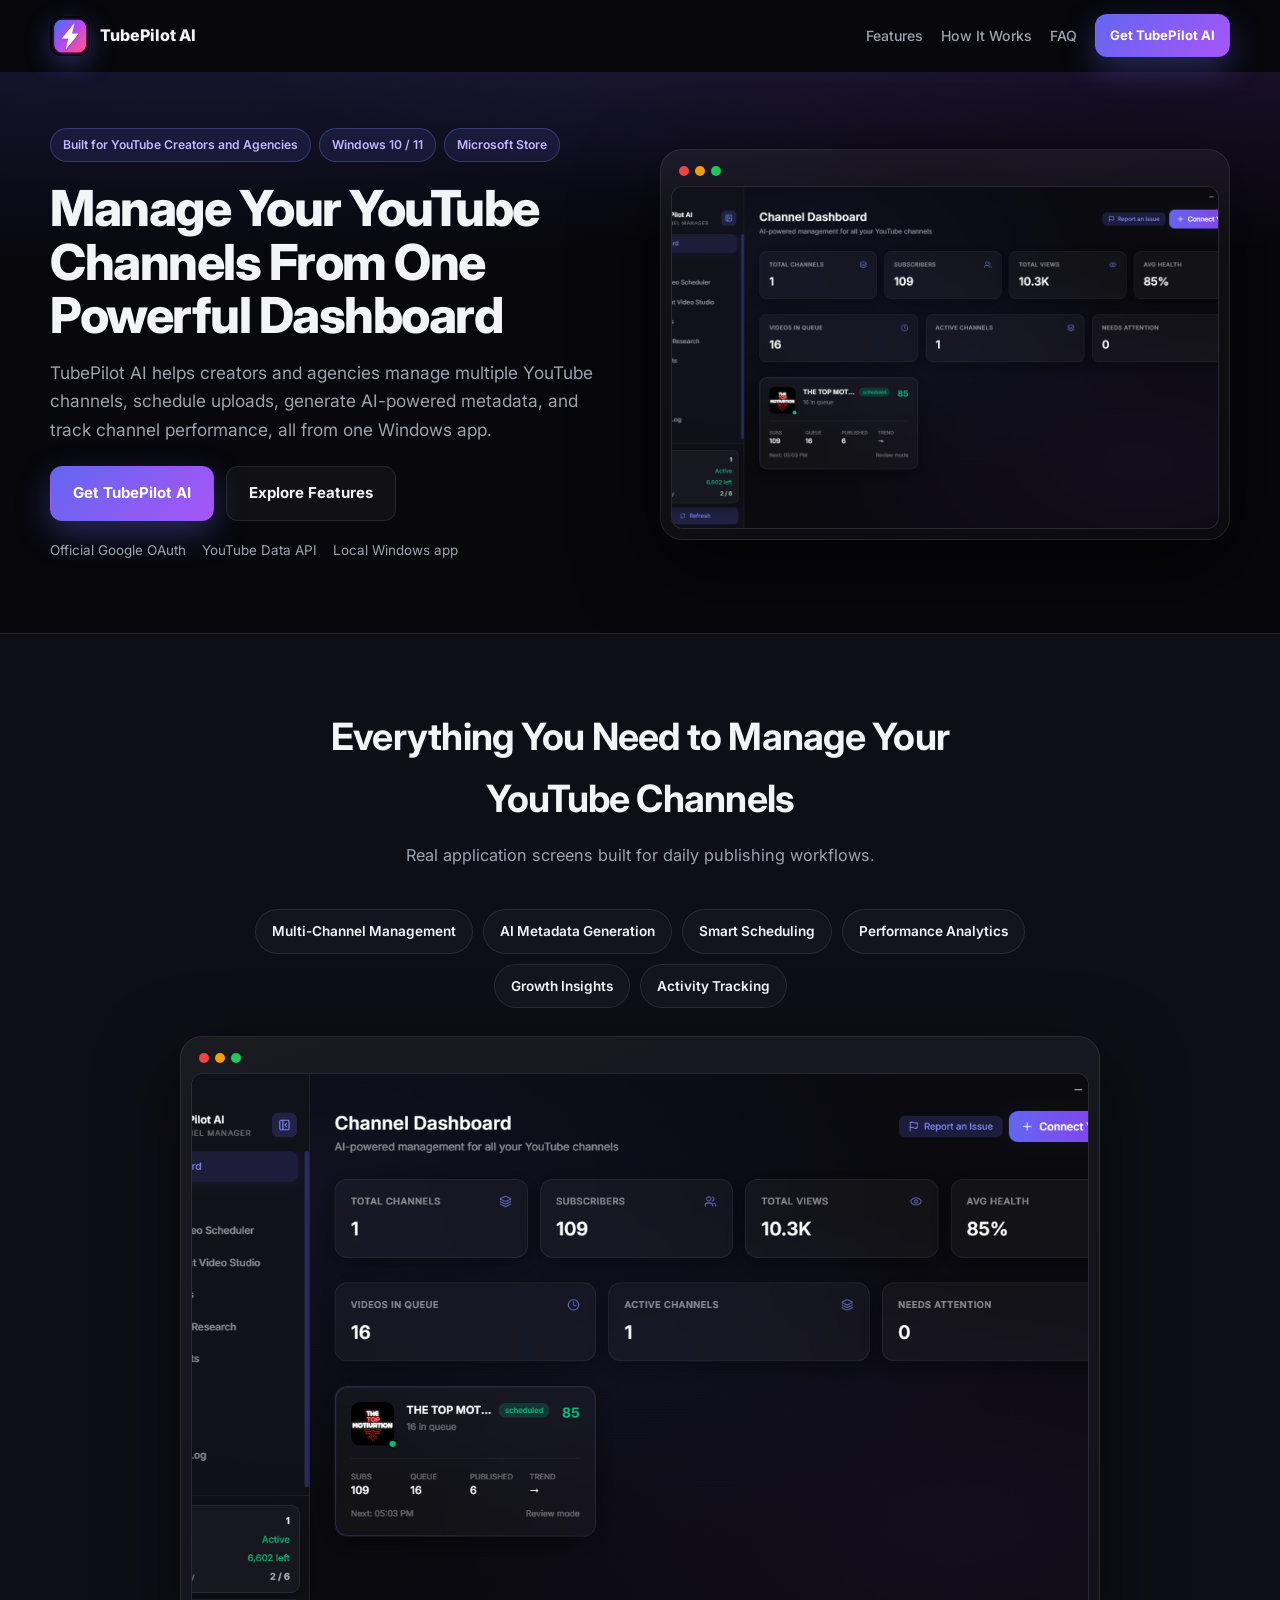
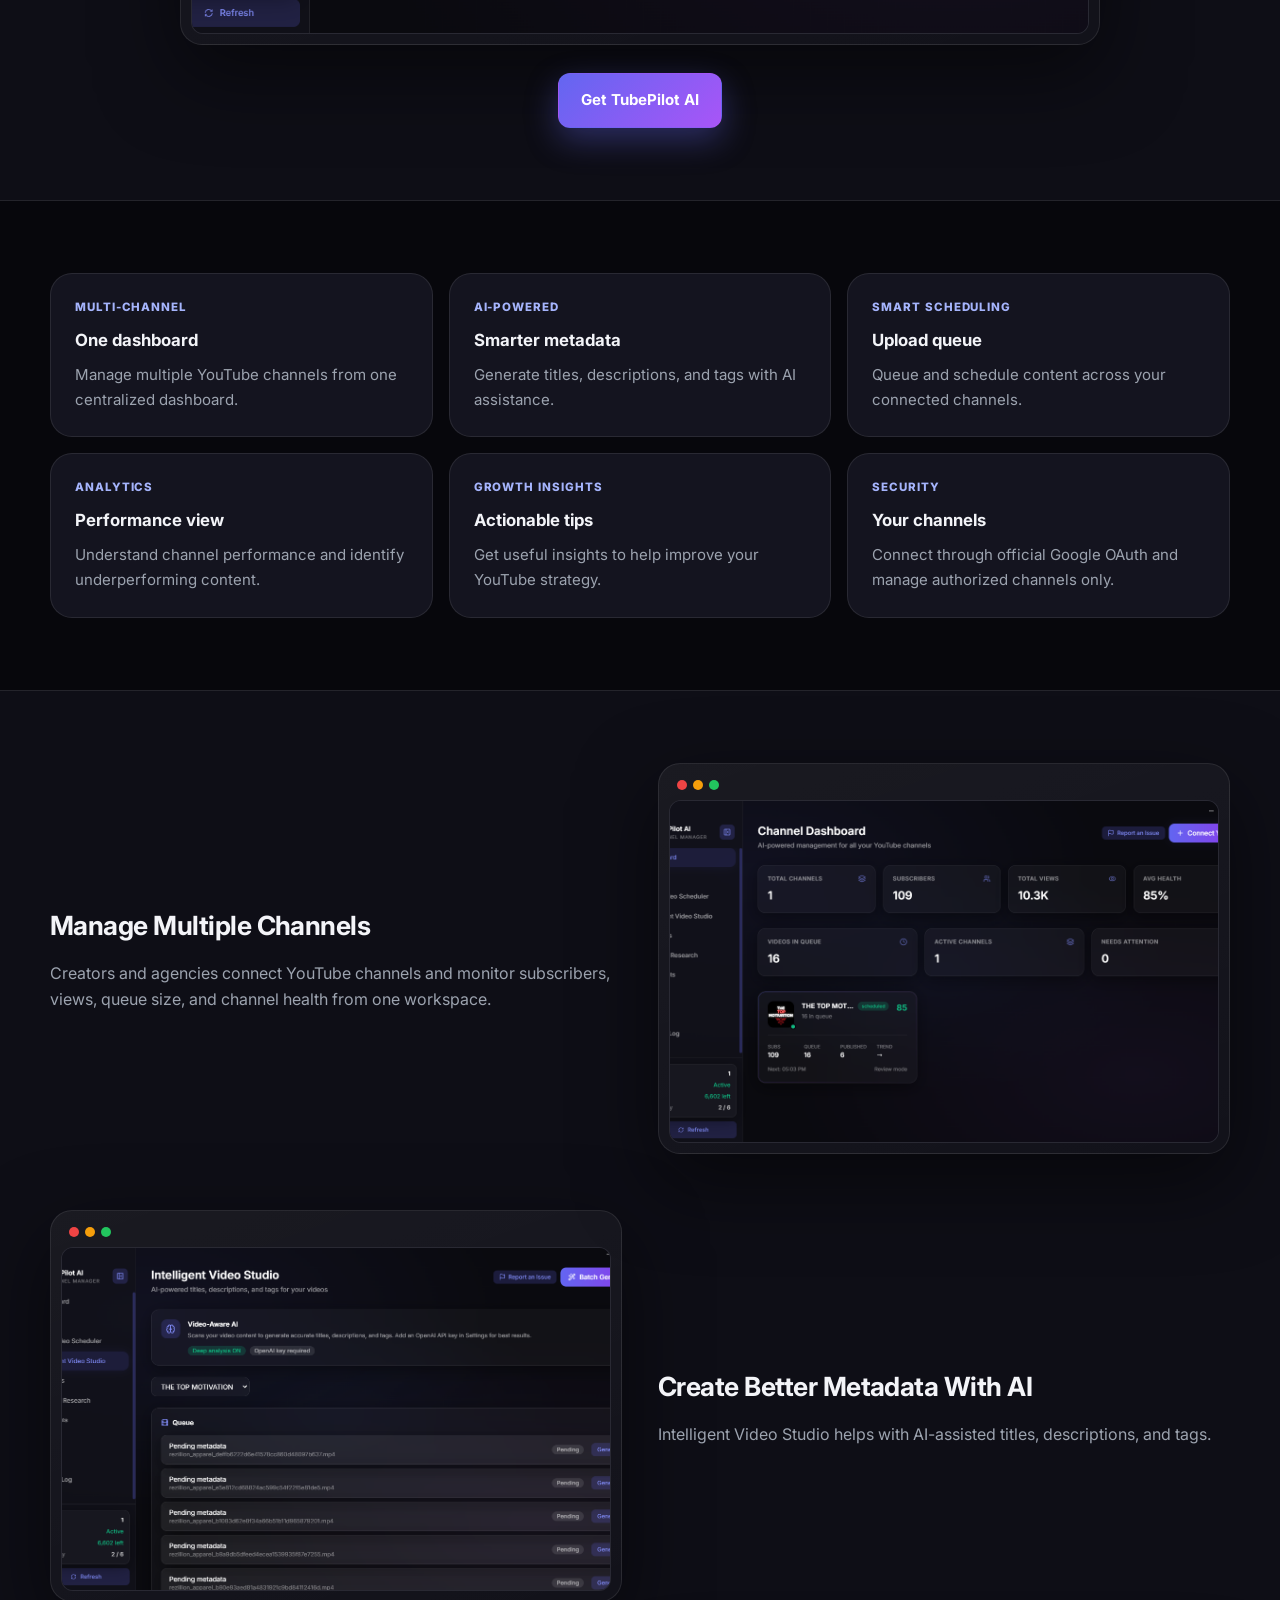
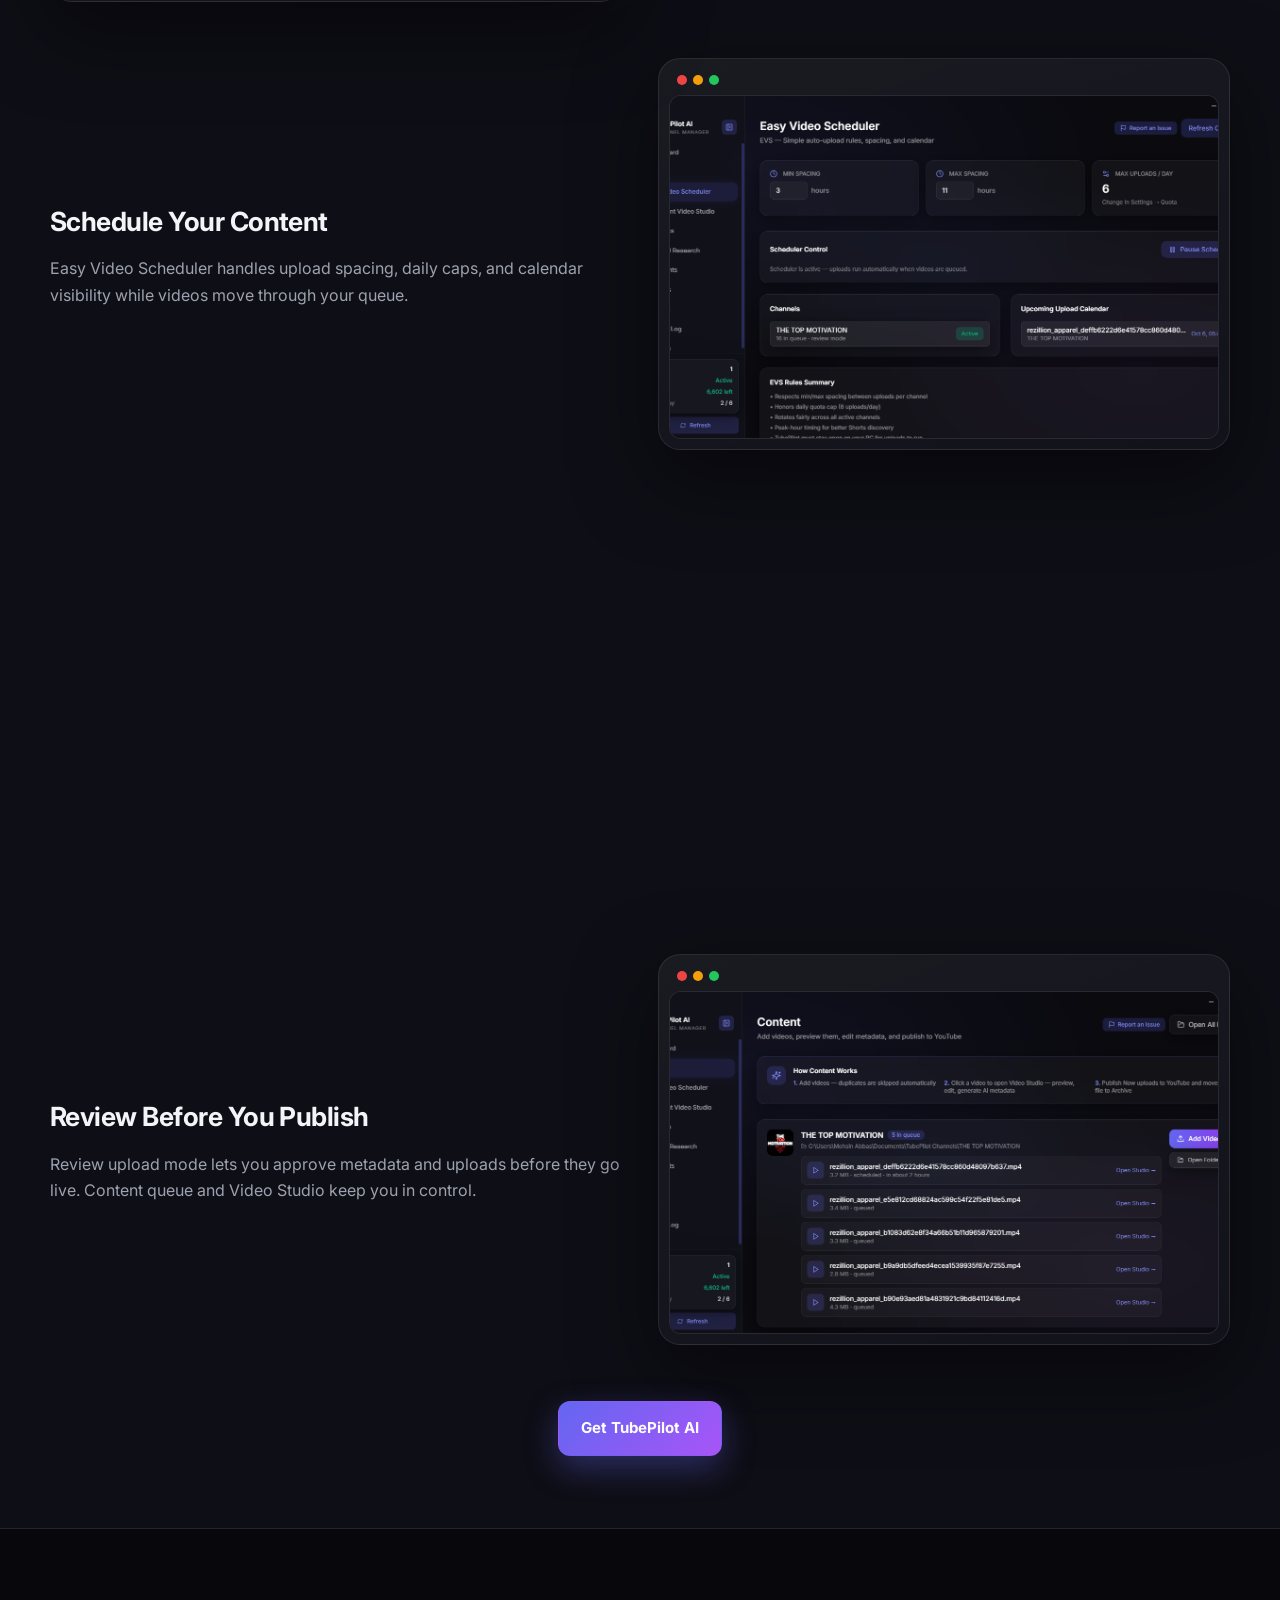
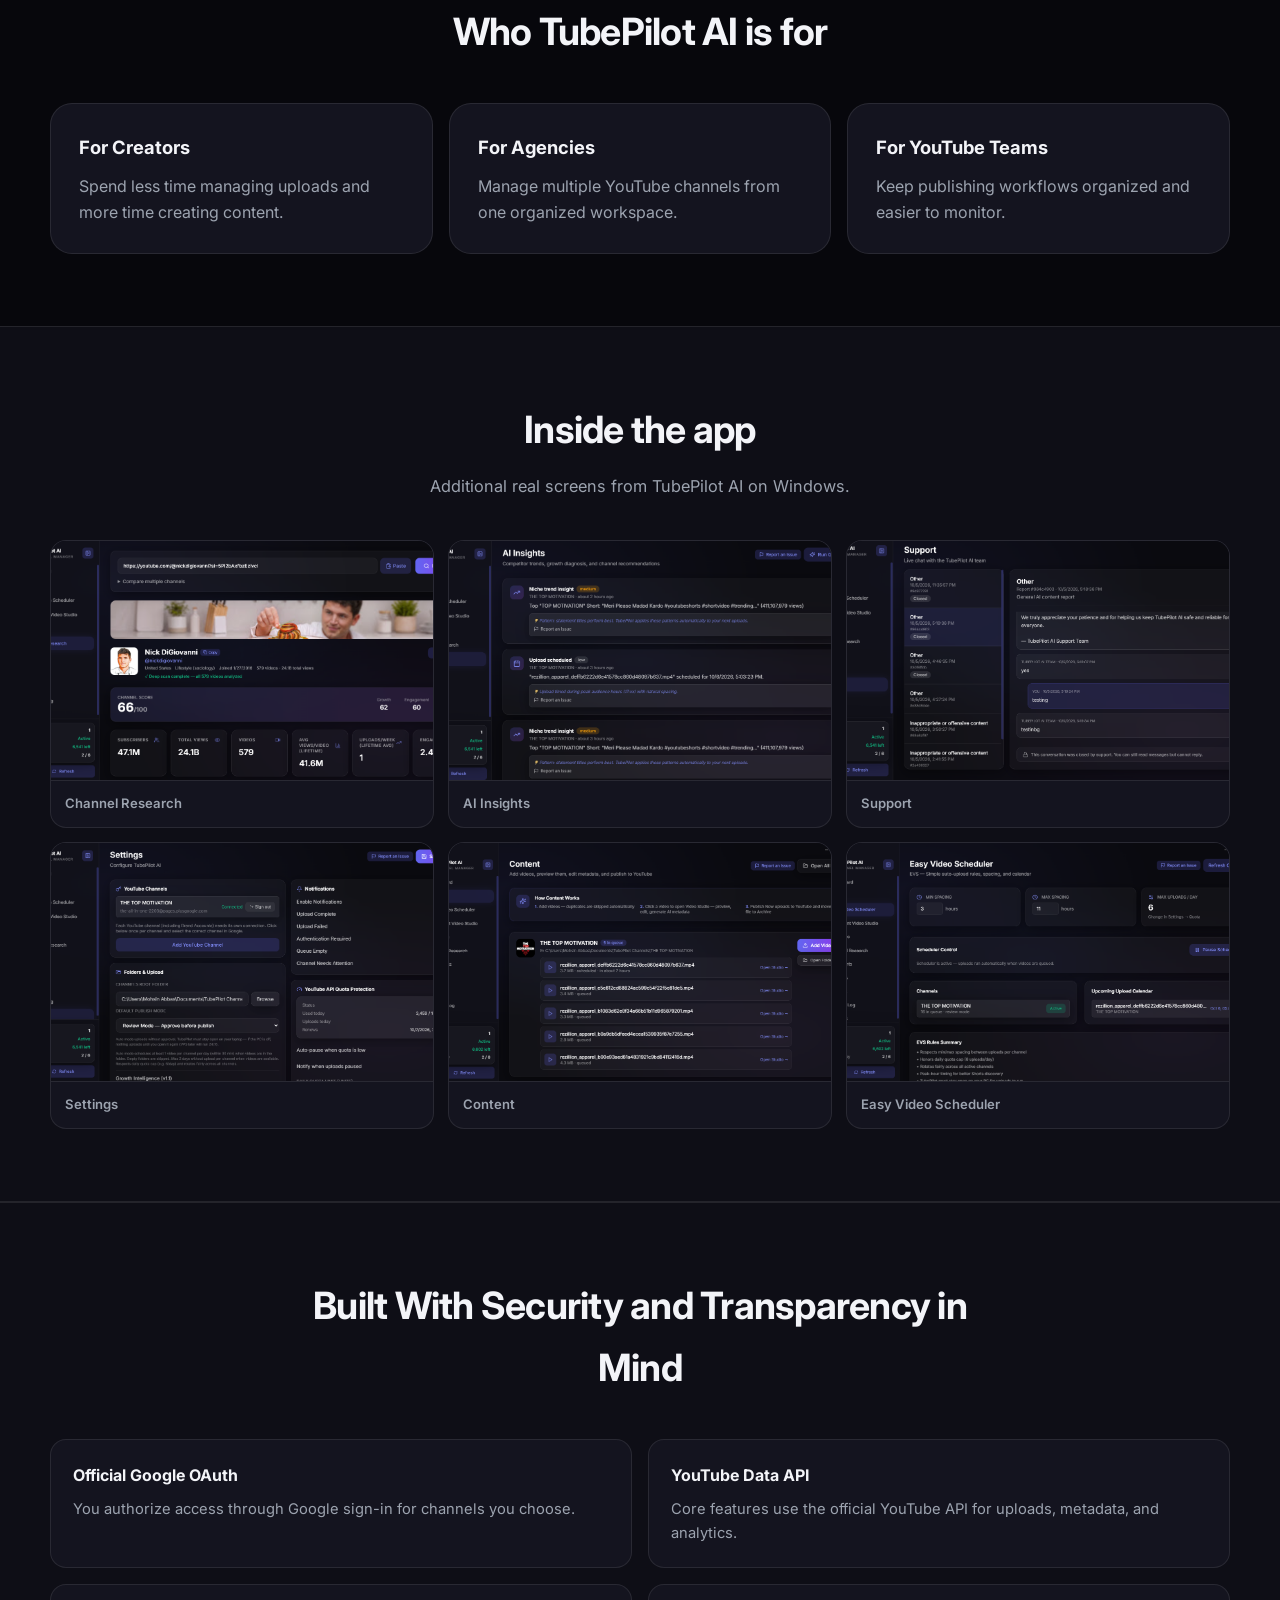
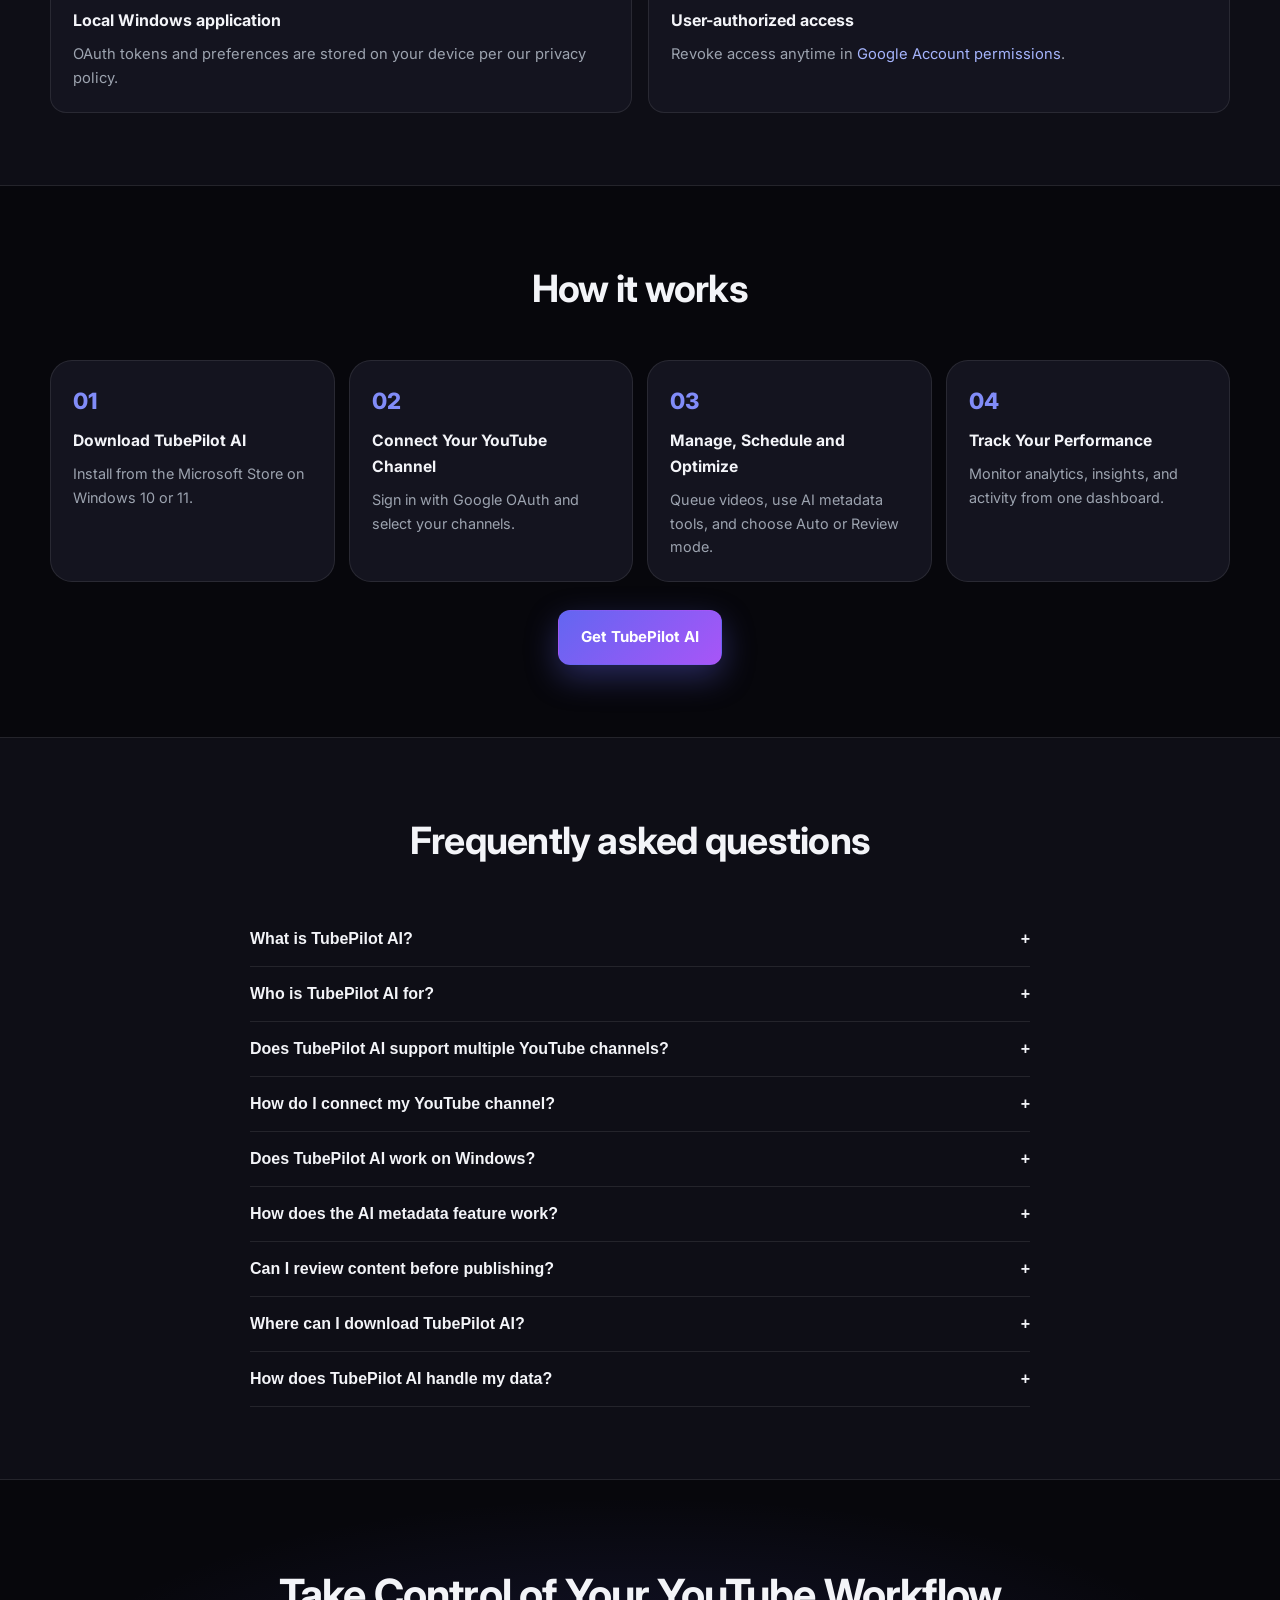
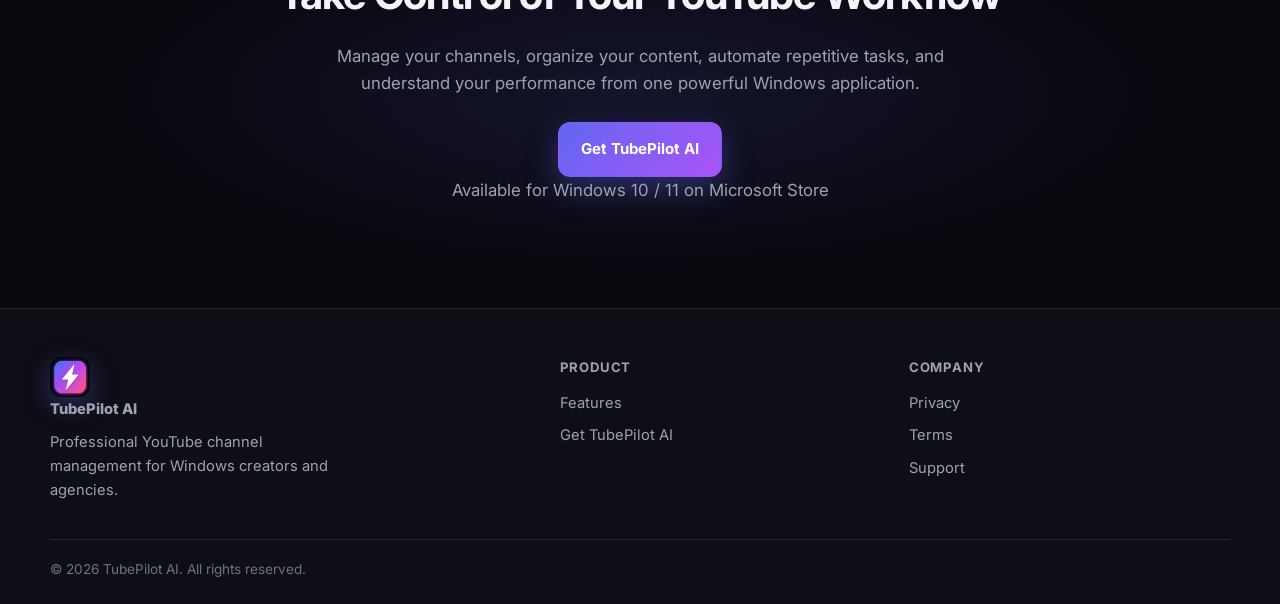
==== index.html @ 09e2ea02 "Add files via upload" ====
<!DOCTYPE html>
<html lang="en">
<head>
  <meta charset="UTF-8">
  <meta name="viewport" content="width=device-width, initial-scale=1.0">
  <title>TubePilot AI - YouTube Channel Management Software for Windows</title>
  <meta name="description" content="TubePilot AI helps creators and agencies manage multiple YouTube channels, schedule uploads, generate AI metadata, and track performance. Download on Microsoft Store for Windows 10/11.">
  <link rel="canonical" href="https://tubepilotai.app/">
  <meta property="og:title" content="TubePilot AI - YouTube Channel Management">
  <meta property="og:description" content="Manage channels, scheduling, AI metadata, and analytics from one Windows desktop app.">
  <meta property="og:url" content="https://tubepilotai.app/">
  <meta property="og:image" content="https://tubepilotai.app/screen-dashboard.png">
  <meta name="twitter:card" content="summary_large_image">
  <link rel="icon" href="favicon.png" type="image/png">
  <link rel="apple-touch-icon" href="favicon.png">
  <link rel="preconnect" href="https://fonts.googleapis.com">
  <link rel="preconnect" href="https://fonts.gstatic.com" crossorigin>
  <link href="https://fonts.googleapis.com/css2?family=Inter:wght@400;500;600;700;800&display=swap" rel="stylesheet">
  <script type="application/ld+json">
  {"@context":"https://schema.org","@type":"SoftwareApplication","name":"TubePilot AI","operatingSystem":"Windows 10, Windows 11","applicationCategory":"BusinessApplication","description":"YouTube channel management desktop app with multi-channel dashboard, scheduling, AI metadata, and analytics.","downloadUrl":"https://apps.microsoft.com/detail/9MZR3WZD5DH2","offers":{"@type":"Offer","url":"https://apps.microsoft.com/detail/9MZR3WZD5DH2"}}
  </script>
<style id="site-inline">
:root {
  --bg: #07070c;
  --bg-2: #0e0e16;
  --card: #14141f;
  --border: rgba(255, 255, 255, 0.09);
  --text: #f3f4f8;
  --muted: #9ca3af;
  --accent: #6366f1;
  --accent-2: #a855f7;
  --glow: rgba(99, 102, 241, 0.35);
  --radius: 16px;
  --radius-lg: 22px;
  --header-h: 72px;
}

*, *::before, *::after { box-sizing: border-box; margin: 0; padding: 0; }
html { scroll-behavior: smooth; }
body {
  font-family: Inter, "Segoe UI", system-ui, sans-serif;
  background: var(--bg);
  color: var(--text);
  line-height: 1.65;
  -webkit-font-smoothing: antialiased;
  overflow-x: hidden;
}
img { max-width: 100%; height: auto; display: block; }
a { color: #a5b4fc; text-decoration: none; }
a:hover { color: #c4b5fd; }

.container { width: min(1180px, calc(100% - 32px)); margin-inline: auto; }

.site-header {
  position: fixed; inset: 0 0 auto; z-index: 200; height: var(--header-h);
  transition: height 0.25s, background 0.25s, backdrop-filter 0.25s, border-color 0.25s;
  border-bottom: 1px solid transparent;
}
.site-header.is-scrolled {
  height: 60px;
  background: rgba(7, 7, 12, 0.92);
  backdrop-filter: blur(14px);
  border-color: var(--border);
}
.header-inner {
  height: 100%;
  display: flex;
  align-items: center;
  justify-content: space-between;
  gap: 12px;
  min-width: 0;
}

.brand {
  display: flex; align-items: center; gap: 10px; color: var(--text);
  font-weight: 800; font-size: 1rem; flex-shrink: 0;
}
.brand img { width: 40px; height: 40px; border-radius: 11px; box-shadow: 0 8px 24px var(--glow); }

.site-nav {
  display: flex; align-items: center; gap: 18px; flex-wrap: nowrap; min-width: 0;
}
.site-nav a:not(.btn) { color: var(--muted); font-size: 0.88rem; font-weight: 500; white-space: nowrap; }
.site-nav a:not(.btn):hover { color: var(--text); }
.nav-cta { flex-shrink: 0; white-space: nowrap; }

.menu-btn {
  display: none; border: 1px solid var(--border); background: var(--card);
  color: var(--text); border-radius: 10px; padding: 8px 12px; cursor: pointer; flex-shrink: 0;
}

.btn {
  display: inline-flex; align-items: center; justify-content: center; gap: 8px;
  padding: 14px 22px; border-radius: 12px; font-weight: 700; font-size: 0.94rem;
  border: 1px solid transparent; transition: transform 0.2s, box-shadow 0.2s, background 0.2s;
}
.btn:hover { transform: translateY(-1px); }
.btn-primary { background: linear-gradient(135deg, var(--accent), var(--accent-2)); color: #fff; box-shadow: 0 12px 32px var(--glow); }
.btn-primary:hover { color: #fff; }
.btn-ghost { background: rgba(255,255,255,0.04); border-color: var(--border); color: var(--text); }
.btn-ghost:hover { background: rgba(255,255,255,0.07); color: var(--text); }
.btn-sm { padding: 10px 14px; font-size: 0.82rem; }

main { padding-top: var(--header-h); }
.section { padding: 72px 0; }
.section-muted { background: var(--bg-2); border-block: 1px solid var(--border); }
.section-head { text-align: center; max-width: 740px; margin: 0 auto 40px; }
.section-head h2 { font-size: clamp(1.75rem, 3vw, 2.35rem); letter-spacing: -0.02em; margin-bottom: 12px; }
.section-head p { color: var(--muted); font-size: 1.02rem; }

.pill-row { display: flex; flex-wrap: wrap; gap: 8px; margin-bottom: 20px; }
.pill {
  padding: 6px 12px; border-radius: 999px; font-size: 0.76rem; font-weight: 600;
  background: rgba(99,102,241,0.12); border: 1px solid rgba(129,140,248,0.28); color: #c4b5fd;
}

.hero { padding: 56px 0 72px; position: relative; overflow: hidden; }
.hero::before {
  content: ""; position: absolute; inset: -30% -20% auto; height: 80%;
  background: radial-gradient(ellipse at 25% 15%, rgba(99,102,241,0.22), transparent 55%),
              radial-gradient(ellipse at 85% 20%, rgba(168,85,247,0.16), transparent 50%);
  pointer-events: none;
}
.hero-grid {
  position: relative;
  display: grid;
  grid-template-columns: 1fr 1fr;
  gap: 40px;
  align-items: center;
}
.hero-copy { min-width: 0; }
.hero h1 { font-size: clamp(2rem, 4vw, 3.1rem); line-height: 1.08; letter-spacing: -0.03em; font-weight: 800; margin-bottom: 16px; }
.hero p.lead { color: var(--muted); font-size: 1.08rem; max-width: 36rem; margin-bottom: 22px; }
.hero-actions { display: flex; flex-wrap: wrap; gap: 12px; margin-bottom: 18px; }
.trust-line { display: flex; flex-wrap: wrap; gap: 8px 16px; font-size: 0.84rem; color: var(--muted); }

.window {
  border-radius: var(--radius-lg); border: 1px solid var(--border);
  background: linear-gradient(160deg, rgba(255,255,255,0.05), rgba(255,255,255,0.02));
  box-shadow: 0 28px 80px rgba(0,0,0,0.5); padding: 10px;
  min-width: 0;
}
.window-bar { display: flex; gap: 6px; padding: 6px 8px 10px; }
.window-bar span { width: 10px; height: 10px; border-radius: 50%; background: rgba(255,255,255,0.15); }
.window-bar span:nth-child(1) { background: #ef4444; }
.window-bar span:nth-child(2) { background: #f59e0b; }
.window-bar span:nth-child(3) { background: #22c55e; }
.window img {
  border-radius: 12px; border: 1px solid var(--border); width: 100%;
  aspect-ratio: 16 / 10;
  object-fit: cover;
  object-position: top center;
  background: var(--card);
}

.hero-shot, .showcase-shot { max-width: 100%; }

.feature-chips {
  list-style: none;
  display: flex;
  flex-wrap: wrap;
  justify-content: center;
  gap: 10px;
  margin: 0 auto 28px;
  max-width: 900px;
  padding: 0;
}
.feature-chips li {
  padding: 10px 16px;
  border-radius: 999px;
  font-size: 0.85rem;
  font-weight: 600;
  background: var(--card);
  border: 1px solid var(--border);
  color: var(--text);
}
.showcase-shot { max-width: 920px; margin: 0 auto; }

.benefits { display: grid; grid-template-columns: repeat(3, 1fr); gap: 16px; }
.benefit {
  padding: 24px; border-radius: var(--radius-lg); background: var(--card); border: 1px solid var(--border);
  transition: transform 0.25s, border-color 0.25s, box-shadow 0.25s;
}
.benefit:hover { transform: translateY(-3px); border-color: rgba(99,102,241,0.35); box-shadow: 0 16px 40px rgba(0,0,0,0.35); }
.benefit .tag { font-size: 0.72rem; letter-spacing: 0.08em; font-weight: 800; color: #a5b4fc; margin-bottom: 10px; }
.benefit h3 { font-size: 1.05rem; margin-bottom: 8px; }
.benefit p { color: var(--muted); font-size: 0.94rem; }

.split {
  display: grid;
  grid-template-columns: 1fr 1fr;
  gap: 36px;
  align-items: center;
  margin-bottom: 56px;
}
.split:last-of-type { margin-bottom: 0; }
.split.reverse .copy { order: 2; }
.split.reverse .visual { order: 1; }
.split .copy { min-width: 0; }
.split .visual { min-width: 0; }
.split h3 { font-size: 1.65rem; letter-spacing: -0.02em; margin-bottom: 12px; }
.split p { color: var(--muted); }

.audience { display: grid; grid-template-columns: repeat(3, 1fr); gap: 16px; }
.aud-card { padding: 28px; border-radius: var(--radius-lg); background: var(--card); border: 1px solid var(--border); }
.aud-card h3 { margin-bottom: 10px; font-size: 1.15rem; }
.aud-card p { color: var(--muted); }

.gallery { display: grid; grid-template-columns: repeat(3, 1fr); gap: 14px; }
.gallery figure {
  border-radius: var(--radius); overflow: hidden; border: 1px solid var(--border);
  background: var(--card); display: flex; flex-direction: column;
}
.gallery-img {
  aspect-ratio: 16 / 10;
  background: var(--bg-2);
  overflow: hidden;
}
.gallery-img img {
  width: 100%; height: 100%;
  object-fit: cover;
  object-position: top center;
}
.gallery figcaption {
  padding: 12px 14px; font-size: 0.82rem; color: var(--muted); font-weight: 600;
  border-top: 1px solid var(--border);
}

.trust-grid { display: grid; grid-template-columns: repeat(2, 1fr); gap: 16px; }
.trust-card { padding: 22px; border-radius: var(--radius); background: var(--card); border: 1px solid var(--border); }
.trust-card h4 { margin-bottom: 8px; }
.trust-card p { color: var(--muted); font-size: 0.92rem; }

.steps { display: grid; grid-template-columns: repeat(4, 1fr); gap: 14px; }
.step { padding: 22px; border-radius: var(--radius-lg); background: var(--card); border: 1px solid var(--border); }
.step .n { font-size: 1.4rem; font-weight: 800; color: #818cf8; margin-bottom: 8px; }
.step h4 { margin-bottom: 8px; font-size: 0.98rem; }
.step p { color: var(--muted); font-size: 0.9rem; }

.faq { max-width: 780px; margin: 0 auto; }
.faq-item { border-bottom: 1px solid var(--border); }
.faq-q {
  width: 100%; text-align: left; background: none; border: none; color: var(--text);
  padding: 18px 0; font-size: 1rem; font-weight: 600; cursor: pointer;
  display: flex; justify-content: space-between; gap: 12px;
}
.faq-a { max-height: 0; overflow: hidden; transition: max-height 0.35s ease; color: var(--muted); font-size: 0.94rem; }
.faq-item.open .faq-a { max-height: 280px; padding-bottom: 16px; }

.cta-band {
  text-align: center; padding: 80px 0; position: relative; overflow: hidden;
  background: radial-gradient(ellipse at center, rgba(99,102,241,0.14), transparent 65%);
}
.cta-band h2 { font-size: clamp(1.85rem, 4vw, 2.6rem); letter-spacing: -0.02em; margin-bottom: 14px; }
.cta-band p { color: var(--muted); max-width: 680px; margin: 0 auto 24px; font-size: 1.05rem; }
.cta-trust { justify-content: center; margin-top: 16px; }

.site-footer { border-top: 1px solid var(--border); background: var(--bg-2); padding: 48px 0 24px; }
.footer-grid { display: grid; grid-template-columns: 1.5fr 1fr 1fr; gap: 28px; margin-bottom: 28px; }
.footer-grid h4 { font-size: 0.82rem; text-transform: uppercase; letter-spacing: 0.06em; color: var(--muted); margin-bottom: 12px; }
.footer-grid a, .footer-blurb { display: block; color: var(--muted); font-size: 0.92rem; margin-bottom: 8px; max-width: 280px; }
.footer-bottom { border-top: 1px solid var(--border); padding-top: 18px; color: #6b7280; font-size: 0.85rem; }

.reveal { opacity: 0; transform: translateY(16px); transition: opacity 0.6s ease, transform 0.6s ease; }
.reveal.show { opacity: 1; transform: none; }

.legal { padding: 48px 0 80px; }
.legal h1 { font-size: 2rem; margin-bottom: 8px; }
.legal .meta { color: var(--muted); margin-bottom: 28px; }
.legal h2 { margin: 28px 0 10px; font-size: 1.2rem; }
.legal p, .legal li { color: #d1d5db; margin-bottom: 10px; }
.legal ul { margin-left: 1.2rem; }
.narrow { max-width: 780px; }

.cta-row { text-align: center; margin-top: 28px; }

@media (max-width: 1024px) {
  .site-nav a:not(.btn) { display: none; }
  .site-nav.open a:not(.btn) { display: block; }
  .hero-grid, .split, .benefits, .audience, .gallery, .trust-grid, .steps, .footer-grid { grid-template-columns: 1fr; }
  .split.reverse .copy, .split.reverse .visual { order: unset; }
  .menu-btn { display: inline-flex; }
  .site-nav {
    position: fixed; top: 60px; left: 16px; right: 16px; flex-direction: column; align-items: stretch;
    background: rgba(14,14,22,0.98); border: 1px solid var(--border); border-radius: var(--radius);
    padding: 8px; display: none; gap: 0;
  }
  .site-nav.open { display: flex; }
  .site-nav a { padding: 12px 14px; }
  .site-nav .nav-cta { margin: 8px; }
}

@media (max-width: 640px) {
  .section { padding: 56px 0; }
  .brand span { font-size: 0.92rem; }
  .btn-sm { padding: 9px 12px; font-size: 0.78rem; }
}

</style>
</head>
<body>
  <header class="site-header">
    <div class="container header-inner">
      <a class="brand" href="index.html">
        <img src="app-icon.png" width="40" height="40" alt="" onerror="this.onerror=null;this.src='favicon.png';">
        <span>TubePilot AI</span>
      </a>
      <button class="menu-btn" type="button" aria-expanded="false" aria-label="Menu">Menu</button>
      <nav class="site-nav" aria-label="Primary">
        <a href="#features">Features</a>
        <a href="#how-it-works">How It Works</a>
        <a href="#faq">FAQ</a>
        <a class="btn btn-primary btn-sm nav-cta" href="https://apps.microsoft.com/detail/9MZR3WZD5DH2" target="_blank" rel="noopener">Get TubePilot AI</a>
      </nav>
    </div>
  </header>

  <main>
    <section class="hero">
      <div class="container hero-grid reveal">
        <div class="hero-copy">
          <div class="pill-row">
            <span class="pill">Built for YouTube Creators and Agencies</span>
            <span class="pill">Windows 10 / 11</span>
            <span class="pill">Microsoft Store</span>
          </div>
          <h1>Manage Your YouTube Channels From One Powerful Dashboard</h1>
          <p class="lead">TubePilot AI helps creators and agencies manage multiple YouTube channels, schedule uploads, generate AI-powered metadata, and track channel performance, all from one Windows app.</p>
          <div class="hero-actions">
            <a class="btn btn-primary" href="https://apps.microsoft.com/detail/9MZR3WZD5DH2" target="_blank" rel="noopener">Get TubePilot AI</a>
            <a class="btn btn-ghost" href="#features">Explore Features</a>
          </div>
          <div class="trust-line">
            <span>Official Google OAuth</span>
            <span>YouTube Data API</span>
            <span>Local Windows app</span>
          </div>
        </div>
        <div class="hero-shot window">
          <div class="window-bar"><span></span><span></span><span></span></div>
          <img src="screen-dashboard.png" width="1280" height="720" alt="TubePilot AI channel dashboard on Windows">
        </div>
      </div>
    </section>

    <section class="section section-muted reveal" id="showcase">
      <div class="container">
        <div class="section-head">
          <h2>Everything You Need to Manage Your YouTube Channels</h2>
          <p>Real application screens built for daily publishing workflows.</p>
        </div>
        <ul class="feature-chips" aria-label="Key features">
          <li>Multi-Channel Management</li>
          <li>AI Metadata Generation</li>
          <li>Smart Scheduling</li>
          <li>Performance Analytics</li>
          <li>Growth Insights</li>
          <li>Activity Tracking</li>
        </ul>
        <div class="showcase-shot window">
          <div class="window-bar"><span></span><span></span><span></span></div>
          <img src="screen-dashboard.png" loading="lazy" alt="TubePilot AI application preview">
        </div>
        <div class="cta-row">
          <a class="btn btn-primary" href="https://apps.microsoft.com/detail/9MZR3WZD5DH2" target="_blank" rel="noopener">Get TubePilot AI</a>
        </div>
      </div>
    </section>

    <section class="section reveal">
      <div class="container">
        <div class="benefits">
          <article class="benefit"><div class="tag">MULTI-CHANNEL</div><h3>One dashboard</h3><p>Manage multiple YouTube channels from one centralized dashboard.</p></article>
          <article class="benefit"><div class="tag">AI-POWERED</div><h3>Smarter metadata</h3><p>Generate titles, descriptions, and tags with AI assistance.</p></article>
          <article class="benefit"><div class="tag">SMART SCHEDULING</div><h3>Upload queue</h3><p>Queue and schedule content across your connected channels.</p></article>
          <article class="benefit"><div class="tag">ANALYTICS</div><h3>Performance view</h3><p>Understand channel performance and identify underperforming content.</p></article>
          <article class="benefit"><div class="tag">GROWTH INSIGHTS</div><h3>Actionable tips</h3><p>Get useful insights to help improve your YouTube strategy.</p></article>
          <article class="benefit"><div class="tag">SECURITY</div><h3>Your channels</h3><p>Connect through official Google OAuth and manage authorized channels only.</p></article>
        </div>
      </div>
    </section>

    <section class="section section-muted" id="features">
      <div class="container">
        <div class="split reveal">
          <div class="copy">
            <h3>Manage Multiple Channels</h3>
            <p>Creators and agencies connect YouTube channels and monitor subscribers, views, queue size, and channel health from one workspace.</p>
          </div>
          <div class="visual window"><div class="window-bar"><span></span><span></span><span></span></div><img src="screen-dashboard.png" loading="lazy" alt="Multi-channel dashboard"></div>
        </div>
        <div class="split reverse reveal">
          <div class="copy">
            <h3>Create Better Metadata With AI</h3>
            <p>Intelligent Video Studio helps with AI-assisted titles, descriptions, and tags.</p>
          </div>
          <div class="visual window"><div class="window-bar"><span></span><span></span><span></span></div><img src="screen-ivs.png" loading="lazy" alt="Intelligent Video Studio"></div>
        </div>
        <div class="split reveal">
          <div class="copy">
            <h3>Schedule Your Content</h3>
            <p>Easy Video Scheduler handles upload spacing, daily caps, and calendar visibility while videos move through your queue.</p>
          </div>
          <div class="visual window"><div class="window-bar"><span></span><span></span><span></span></div><img src="screen-evs.png" loading="lazy" alt="Easy Video Scheduler"></div>
        </div>
        <div class="split reverse reveal">
          <div class="copy">
            <h3>Understand Your Performance</h3>
            <p>Analytics and Channel Research highlight subscribers, views, channel health, video performance, and growth insights.</p>
          </div>
          <div class="visual window"><div class="window-bar"><span></span><span></span><span></span></div><img src="screen-analytics.png" loading="lazy" alt="Performance analytics"></div>
        </div>
        <div class="split reveal">
          <div class="copy">
            <h3>Review Before You Publish</h3>
            <p>Review upload mode lets you approve metadata and uploads before they go live. Content queue and Video Studio keep you in control.</p>
          </div>
          <div class="visual window"><div class="window-bar"><span></span><span></span><span></span></div><img src="screen-content.png" loading="lazy" alt="Content queue"></div>
        </div>
        <div class="cta-row">
          <a class="btn btn-primary" href="https://apps.microsoft.com/detail/9MZR3WZD5DH2" target="_blank" rel="noopener">Get TubePilot AI</a>
        </div>
      </div>
    </section>

    <section class="section reveal">
      <div class="container">
        <div class="section-head"><h2>Who TubePilot AI is for</h2></div>
        <div class="audience">
          <article class="aud-card"><h3>For Creators</h3><p>Spend less time managing uploads and more time creating content.</p></article>
          <article class="aud-card"><h3>For Agencies</h3><p>Manage multiple YouTube channels from one organized workspace.</p></article>
          <article class="aud-card"><h3>For YouTube Teams</h3><p>Keep publishing workflows organized and easier to monitor.</p></article>
        </div>
      </div>
    </section>

    <section class="section section-muted reveal">
      <div class="container">
        <div class="section-head"><h2>Inside the app</h2><p>Additional real screens from TubePilot AI on Windows.</p></div>
        <div class="gallery">
          <figure><div class="gallery-img"><img src="screen-research.png" loading="lazy" alt="Channel Research"></div><figcaption>Channel Research</figcaption></figure>
          <figure><div class="gallery-img"><img src="screen-insights.png" loading="lazy" alt="AI Insights"></div><figcaption>AI Insights</figcaption></figure>
          <figure><div class="gallery-img"><img src="screen-support.png" loading="lazy" alt="Support"></div><figcaption>Support</figcaption></figure>
          <figure><div class="gallery-img"><img src="screen-settings.png" loading="lazy" alt="Settings"></div><figcaption>Settings</figcaption></figure>
          <figure><div class="gallery-img"><img src="screen-content.png" loading="lazy" alt="Content"></div><figcaption>Content</figcaption></figure>
          <figure><div class="gallery-img"><img src="screen-evs.png" loading="lazy" alt="Easy Video Scheduler"></div><figcaption>Easy Video Scheduler</figcaption></figure>
        </div>
      </div>
    </section>

    <section class="section section-muted reveal">
      <div class="container">
        <div class="section-head"><h2>Built With Security and Transparency in Mind</h2></div>
        <div class="trust-grid">
          <div class="trust-card"><h4>Official Google OAuth</h4><p>You authorize access through Google sign-in for channels you choose.</p></div>
          <div class="trust-card"><h4>YouTube Data API</h4><p>Core features use the official YouTube API for uploads, metadata, and analytics.</p></div>
          <div class="trust-card"><h4>Local Windows application</h4><p>OAuth tokens and preferences are stored on your device per our privacy policy.</p></div>
          <div class="trust-card"><h4>User-authorized access</h4><p>Revoke access anytime in <a href="https://myaccount.google.com/permissions" target="_blank" rel="noopener">Google Account permissions</a>.</p></div>
        </div>
      </div>
    </section>

    <section class="section" id="how-it-works">
      <div class="container reveal">
        <div class="section-head"><h2>How it works</h2></div>
        <div class="steps">
          <div class="step"><div class="n">01</div><h4>Download TubePilot AI</h4><p>Install from the Microsoft Store on Windows 10 or 11.</p></div>
          <div class="step"><div class="n">02</div><h4>Connect Your YouTube Channel</h4><p>Sign in with Google OAuth and select your channels.</p></div>
          <div class="step"><div class="n">03</div><h4>Manage, Schedule and Optimize</h4><p>Queue videos, use AI metadata tools, and choose Auto or Review mode.</p></div>
          <div class="step"><div class="n">04</div><h4>Track Your Performance</h4><p>Monitor analytics, insights, and activity from one dashboard.</p></div>
        </div>
        <div class="cta-row">
          <a class="btn btn-primary" href="https://apps.microsoft.com/detail/9MZR3WZD5DH2" target="_blank" rel="noopener">Get TubePilot AI</a>
        </div>
      </div>
    </section>

    <section class="section section-muted" id="faq">
      <div class="container reveal">
        <div class="section-head"><h2>Frequently asked questions</h2></div>
        <div class="faq">
          <div class="faq-item"><button class="faq-q" type="button">What is TubePilot AI? <span>+</span></button><div class="faq-a">A Windows desktop app for multi-channel YouTube management: dashboard, uploads, scheduling, AI metadata, analytics, and activity logging.</div></div>
          <div class="faq-item"><button class="faq-q" type="button">Who is TubePilot AI for? <span>+</span></button><div class="faq-a">Creators, agencies, and YouTube teams managing more than one channel or high-volume publishing workflows.</div></div>
          <div class="faq-item"><button class="faq-q" type="button">Does TubePilot AI support multiple YouTube channels? <span>+</span></button><div class="faq-a">Yes. Connect multiple channels with separate folders, queues, and settings.</div></div>
          <div class="faq-item"><button class="faq-q" type="button">How do I connect my YouTube channel? <span>+</span></button><div class="faq-a">Open the app, click Connect YouTube, complete Google OAuth in your browser, and select the channel or Brand Account to manage.</div></div>
          <div class="faq-item"><button class="faq-q" type="button">Does TubePilot AI work on Windows? <span>+</span></button><div class="faq-a">Yes. Windows 10 and Windows 11 via the Microsoft Store.</div></div>
          <div class="faq-item"><button class="faq-q" type="button">How does the AI metadata feature work? <span>+</span></button><div class="faq-a">Intelligent Video Studio assists with titles, descriptions, and tags. You review and edit before publishing, especially in Review mode.</div></div>
          <div class="faq-item"><button class="faq-q" type="button">Can I review content before publishing? <span>+</span></button><div class="faq-a">Yes. Review upload mode and the Reviews queue let you approve before videos go live.</div></div>
          <div class="faq-item"><button class="faq-q" type="button">Where can I download TubePilot AI? <span>+</span></button><div class="faq-a"><a href="https://apps.microsoft.com/detail/9MZR3WZD5DH2" target="_blank" rel="noopener">Microsoft Store - TubePilot AI</a></div></div>
          <div class="faq-item"><button class="faq-q" type="button">How does TubePilot AI handle my data? <span>+</span></button><div class="faq-a">See our <a href="privacy.html">Privacy Policy</a>. Google user data is used only for app features, stored locally where applicable, and not sold to third parties.</div></div>
        </div>
      </div>
    </section>

    <section class="cta-band reveal">
      <div class="container">
        <h2>Take Control of Your YouTube Workflow</h2>
        <p>Manage your channels, organize your content, automate repetitive tasks, and understand your performance from one powerful Windows application.</p>
        <a class="btn btn-primary" href="https://apps.microsoft.com/detail/9MZR3WZD5DH2" target="_blank" rel="noopener">Get TubePilot AI</a>
        <p class="trust-line cta-trust">Available for Windows 10 / 11 on Microsoft Store</p>
      </div>
    </section>
  </main>

  <footer class="site-footer">
    <div class="container">
      <div class="footer-grid">
        <div>
          <a class="brand" href="index.html"><img src="app-icon.png" width="36" height="36" alt="" onerror="this.onerror=null;this.src='favicon.png';"> TubePilot AI</a>
          <p class="footer-blurb">Professional YouTube channel management for Windows creators and agencies.</p>
        </div>
        <div><h4>Product</h4><a href="#features">Features</a><a href="https://apps.microsoft.com/detail/9MZR3WZD5DH2" target="_blank" rel="noopener">Get TubePilot AI</a></div>
        <div><h4>Company</h4><a href="privacy.html">Privacy</a><a href="terms.html">Terms</a><a href="mailto:mohsinabbaskhan1248@gmail.com">Support</a></div>
      </div>
      <div class="footer-bottom">&copy; 2026 TubePilot AI. All rights reserved.</div>
    </div>
  </footer>
  <script id="site-inline">
(function () {
  const header = document.querySelector('.site-header')
  const menu = document.querySelector('.menu-btn')
  const nav = document.querySelector('.site-nav')

  if (header) {
    const onScroll = () => header.classList.toggle('is-scrolled', window.scrollY > 20)
    window.addEventListener('scroll', onScroll, { passive: true })
    onScroll()
  }

  if (menu && nav) {
    menu.addEventListener('click', () => {
      const open = nav.classList.toggle('open')
      menu.setAttribute('aria-expanded', open ? 'true' : 'false')
    })
    nav.querySelectorAll('a').forEach((a) => a.addEventListener('click', () => {
      nav.classList.remove('open')
      menu.setAttribute('aria-expanded', 'false')
    }))
  }

  document.querySelectorAll('.faq-item').forEach((item) => {
    const q = item.querySelector('.faq-q')
    if (!q) return
    q.addEventListener('click', () => {
      const was = item.classList.contains('open')
      document.querySelectorAll('.faq-item').forEach((i) => i.classList.remove('open'))
      if (!was) item.classList.add('open')
    })
  })

  const els = document.querySelectorAll('.reveal')
  if ('IntersectionObserver' in window) {
    const io = new IntersectionObserver((entries) => {
      entries.forEach((e) => {
        if (e.isIntersecting) {
          e.target.classList.add('show')
          io.unobserve(e.target)
        }
      })
    }, { threshold: 0.1 })
    els.forEach((el) => io.observe(el))
  } else {
    els.forEach((el) => el.classList.add('show'))
  }
})()

</script>
</body>
</html>
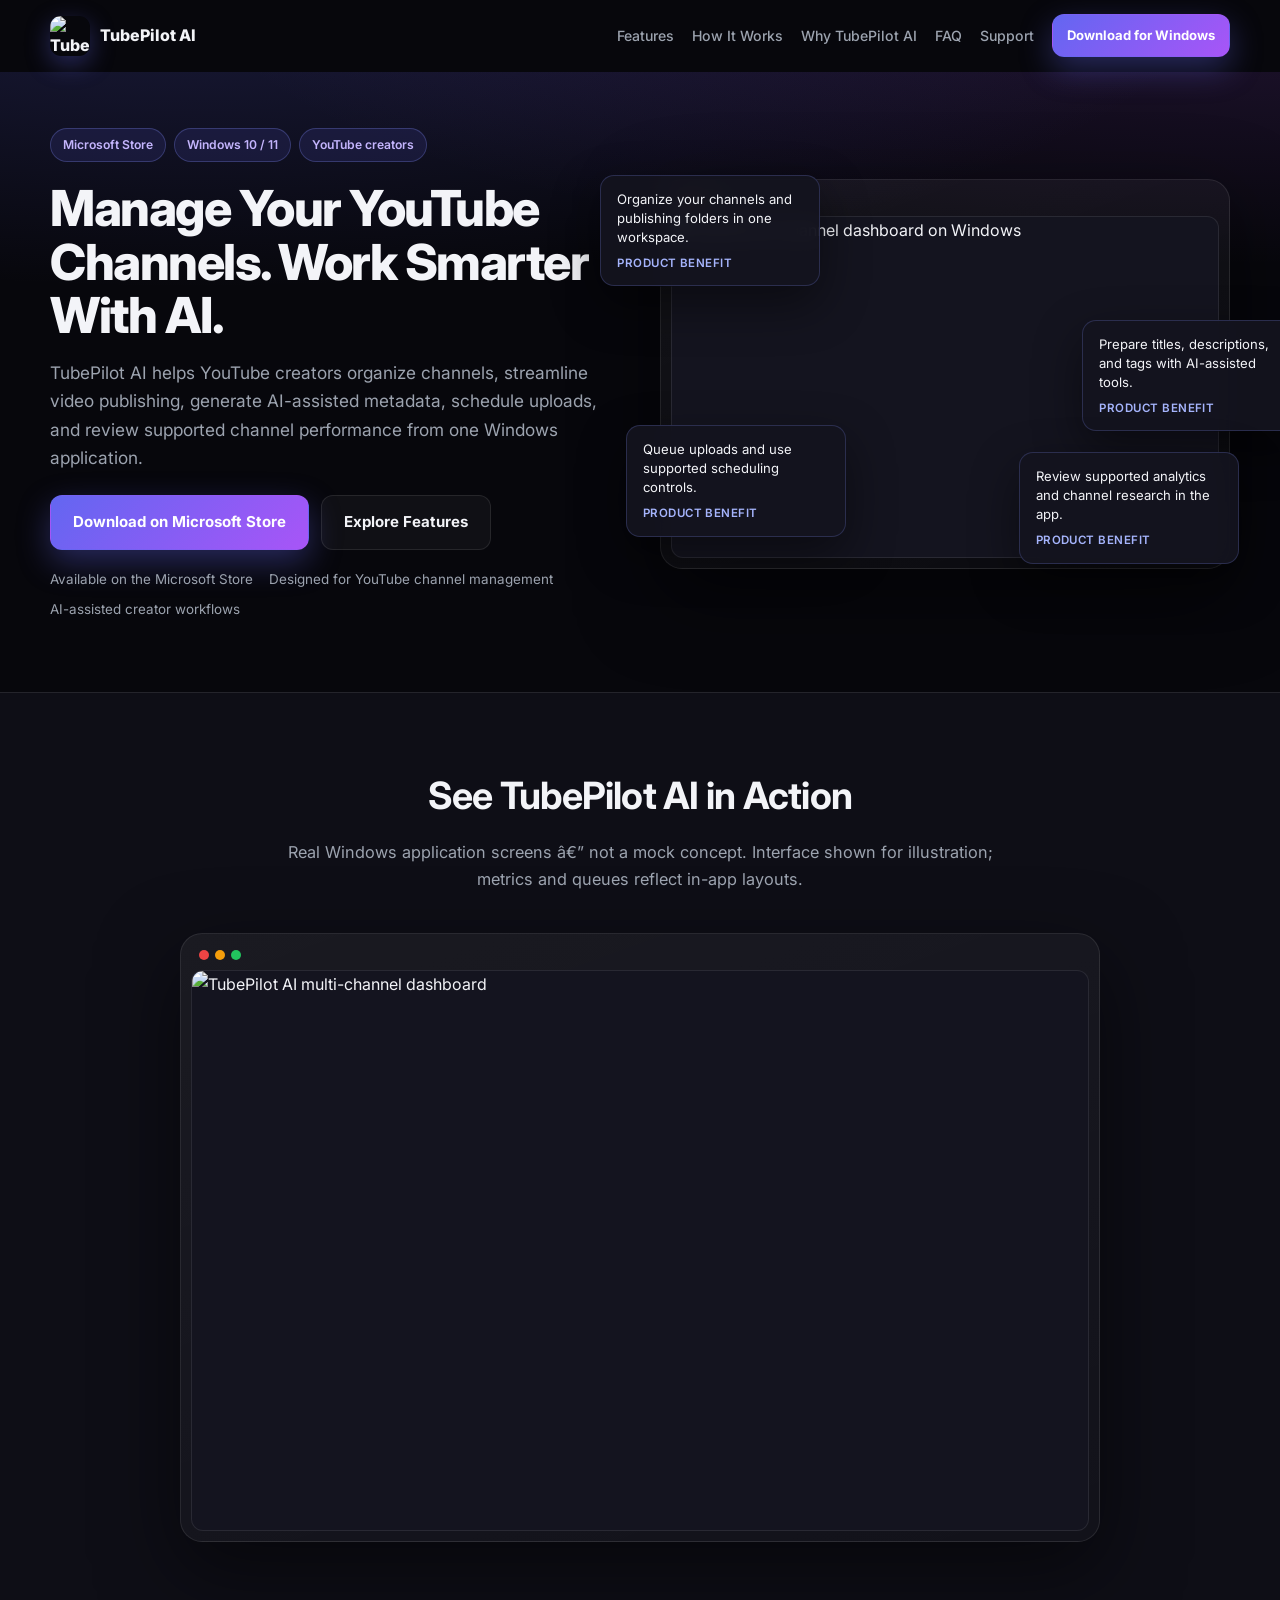
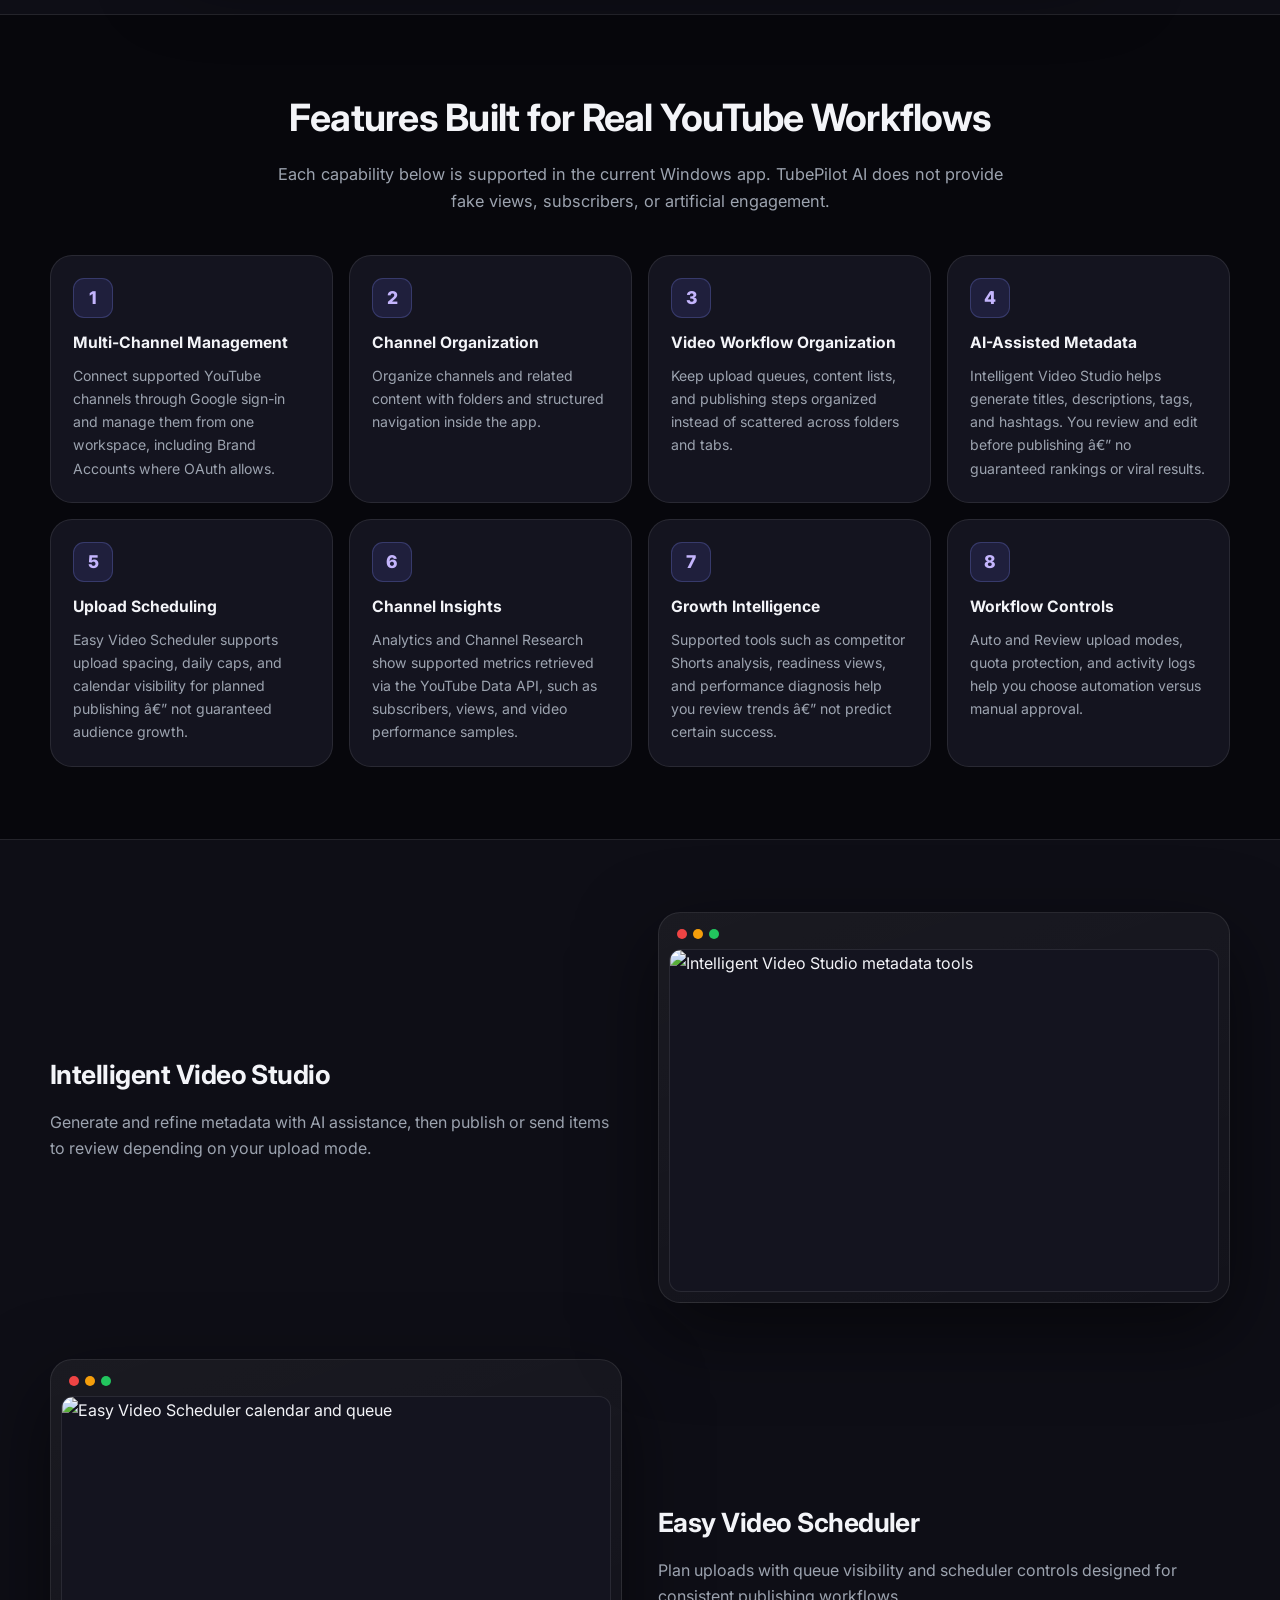
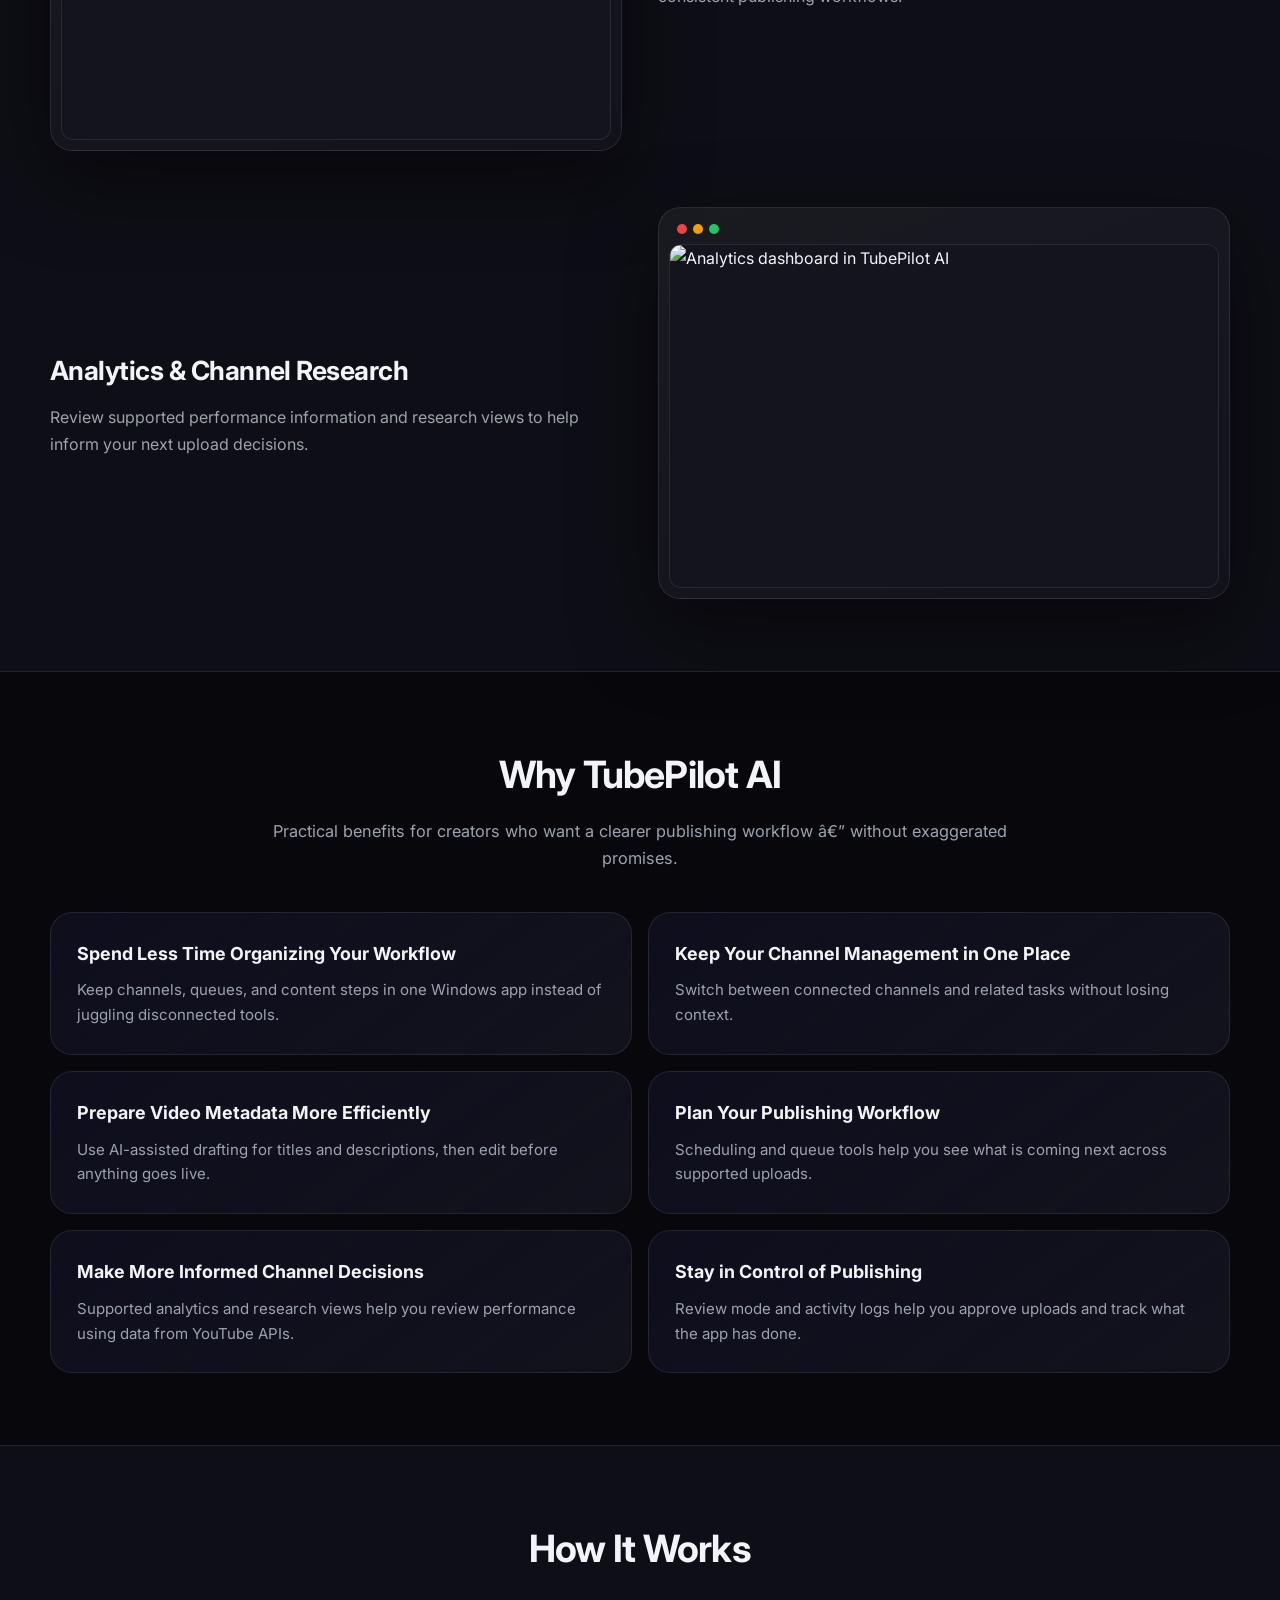
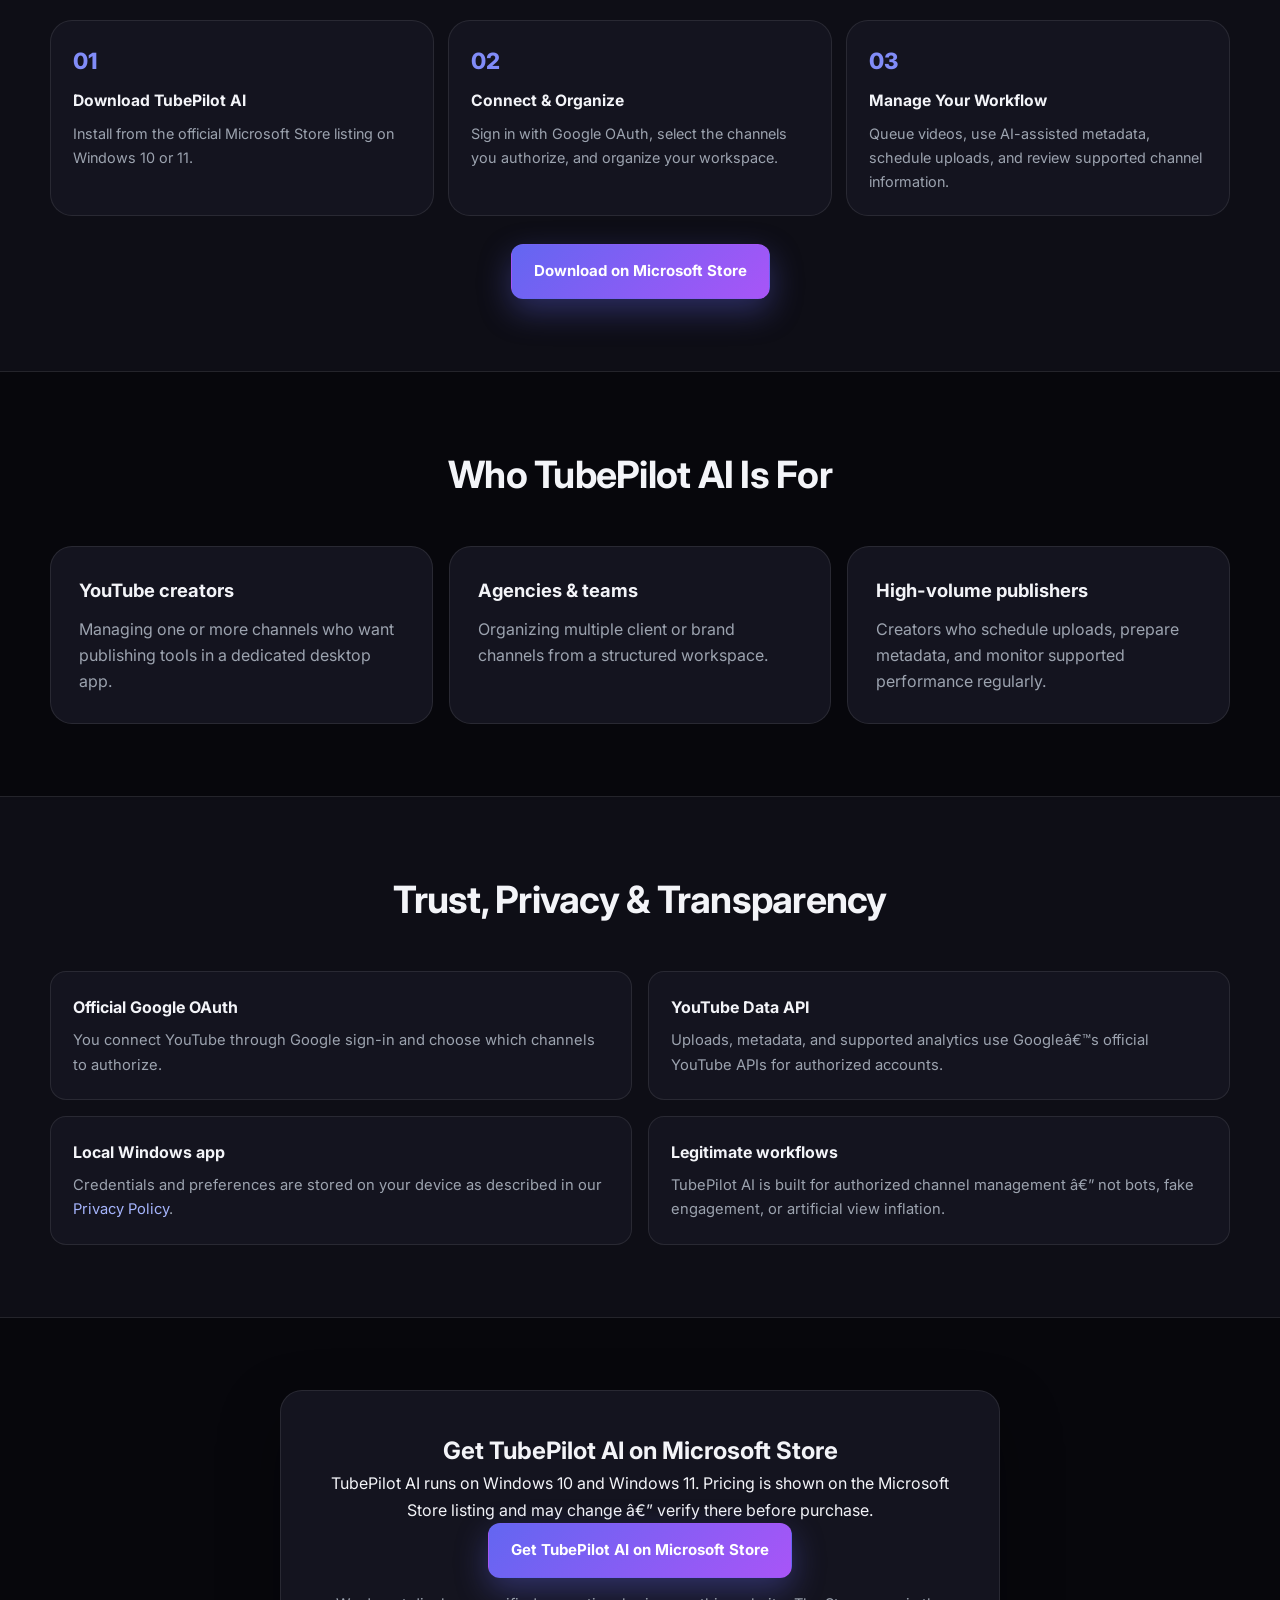
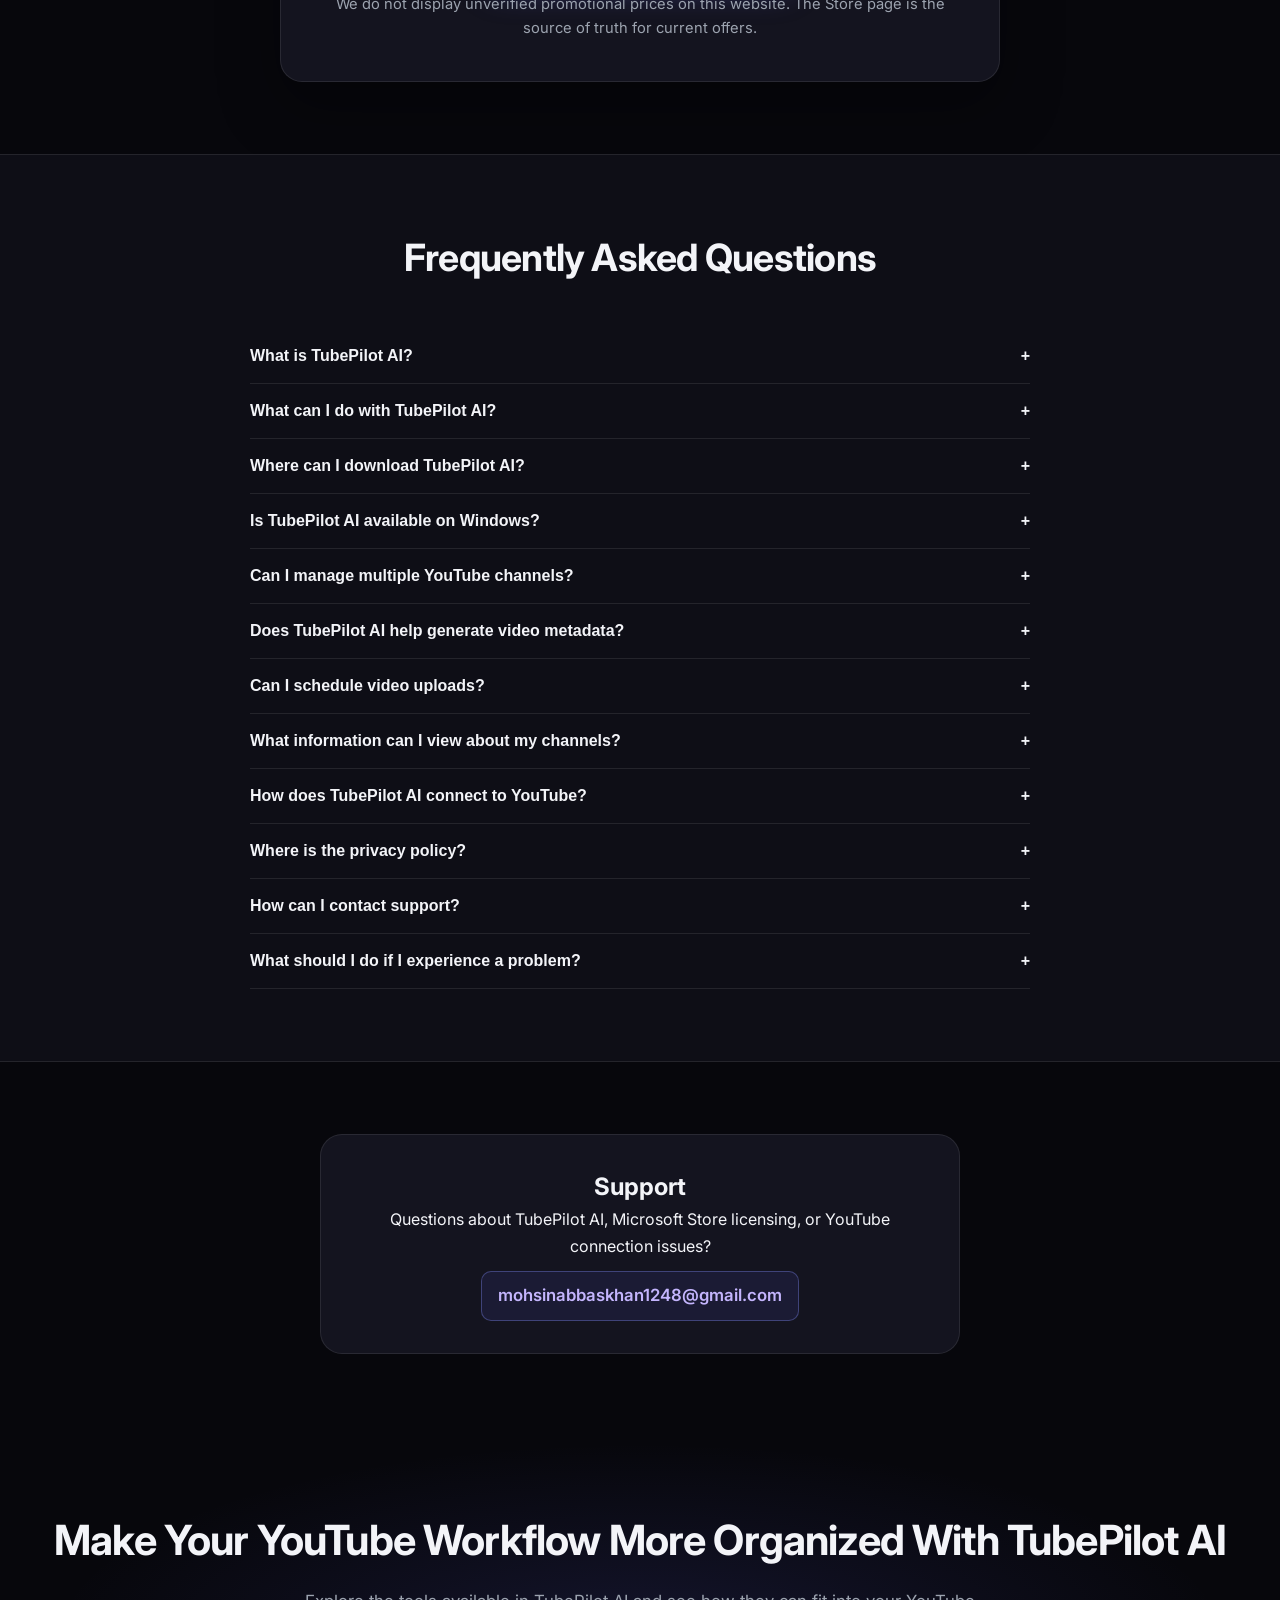
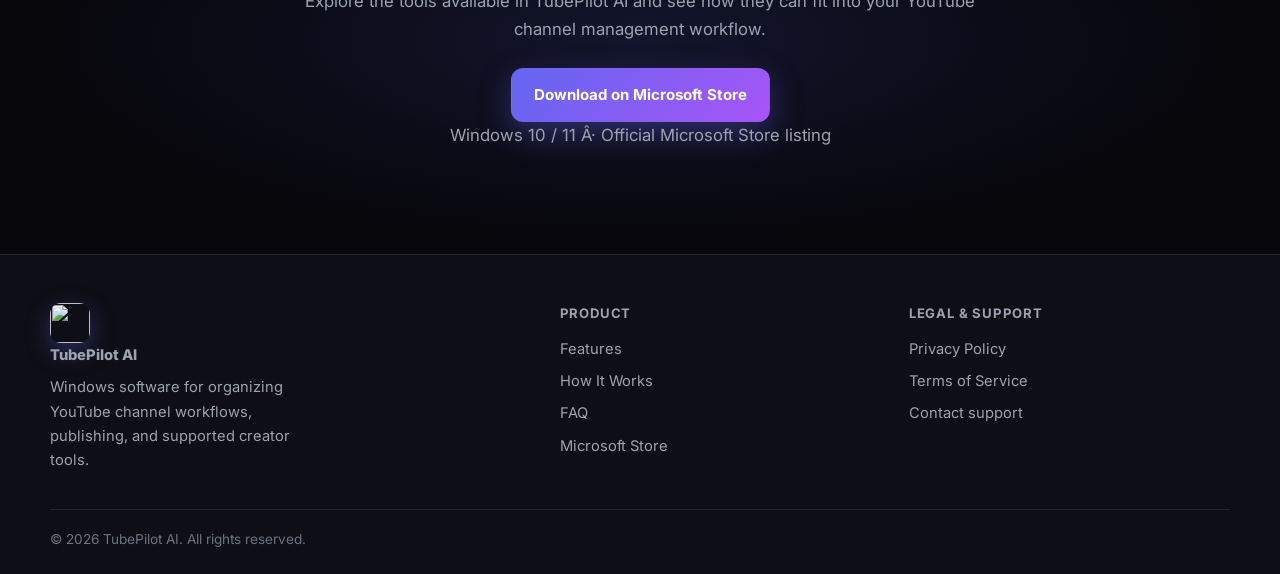
==== commit 31029170: "Add files via upload" ====
--- a/index.html
+++ b/index.html
@@ -3,21 +3,26 @@
 <head>
   <meta charset="UTF-8">
   <meta name="viewport" content="width=device-width, initial-scale=1.0">
-  <title>TubePilot AI - YouTube Channel Management Software for Windows</title>
-  <meta name="description" content="TubePilot AI helps creators and agencies manage multiple YouTube channels, schedule uploads, generate AI metadata, and track performance. Download on Microsoft Store for Windows 10/11.">
+  <title>TubePilot AI | YouTube Channel Management for Windows</title>
+  <meta name="description" content="Discover TubePilot AI, a Windows application that helps YouTube creators organize channel workflows with supported tools for video publishing, scheduling, AI-assisted metadata, and channel insights.">
   <link rel="canonical" href="https://tubepilotai.app/">
-  <meta property="og:title" content="TubePilot AI - YouTube Channel Management">
-  <meta property="og:description" content="Manage channels, scheduling, AI metadata, and analytics from one Windows desktop app.">
+  <meta property="og:type" content="website">
+  <meta property="og:title" content="TubePilot AI | YouTube Channel Management for Windows">
+  <meta property="og:description" content="Organize YouTube channels, publishing queues, and supported creator tools from one Windows app on the Microsoft Store.">
   <meta property="og:url" content="https://tubepilotai.app/">
-  <meta property="og:image" content="https://tubepilotai.app/screen-dashboard.png">
+  <meta property="og:image" content="https://tubepilotai.app/assets/screen-dashboard.png">
   <meta name="twitter:card" content="summary_large_image">
-  <link rel="icon" href="favicon.png" type="image/png">
-  <link rel="apple-touch-icon" href="favicon.png">
+  <meta name="twitter:title" content="TubePilot AI">
+  <meta name="twitter:description" content="YouTube channel management for Windows â€” Microsoft Store.">
+  <meta name="twitter:image" content="https://tubepilotai.app/assets/screen-dashboard.png">
+  <link rel="icon" href="favicon.png" type="image/png" sizes="32x32">
+  <link rel="apple-touch-icon" href="assets/app-icon.png">
+  <link rel="manifest" href="site.webmanifest">
   <link rel="preconnect" href="https://fonts.googleapis.com">
   <link rel="preconnect" href="https://fonts.gstatic.com" crossorigin>
   <link href="https://fonts.googleapis.com/css2?family=Inter:wght@400;500;600;700;800&display=swap" rel="stylesheet">
   <script type="application/ld+json">
-  {"@context":"https://schema.org","@type":"SoftwareApplication","name":"TubePilot AI","operatingSystem":"Windows 10, Windows 11","applicationCategory":"BusinessApplication","description":"YouTube channel management desktop app with multi-channel dashboard, scheduling, AI metadata, and analytics.","downloadUrl":"https://apps.microsoft.com/detail/9MZR3WZD5DH2","offers":{"@type":"Offer","url":"https://apps.microsoft.com/detail/9MZR3WZD5DH2"}}
+  {"@context":"https://schema.org","@type":"SoftwareApplication","name":"TubePilot AI","operatingSystem":"Windows 10, Windows 11","applicationCategory":"BusinessApplication","description":"Windows desktop app for YouTube channel organization, upload queues, scheduling, AI-assisted metadata, and supported channel insights.","downloadUrl":"https://apps.microsoft.com/detail/9MZR3WZD5DH2","offers":{"@type":"Offer","url":"https://apps.microsoft.com/detail/9MZR3WZD5DH2"}}
   </script>
 <style id="site-inline">
 :root {
@@ -296,21 +301,181 @@
   .btn-sm { padding: 9px 12px; font-size: 0.78rem; }
 }
 
+/* Hero visual + floating benefit cards (not customer testimonials) */
+.hero-visual-wrap { position: relative; min-width: 0; }
+.float-cards {
+  position: absolute;
+  inset: -8% -6% -8% -6%;
+  pointer-events: none;
+  z-index: 2;
+}
+.float-card {
+  position: absolute;
+  max-width: 220px;
+  padding: 14px 16px;
+  border-radius: 14px;
+  background: rgba(20, 20, 31, 0.92);
+  border: 1px solid rgba(129, 140, 248, 0.22);
+  box-shadow: 0 18px 48px rgba(0, 0, 0, 0.45);
+  font-size: 0.82rem;
+  line-height: 1.45;
+  color: var(--text);
+  backdrop-filter: blur(10px);
+  animation: floatY 7s ease-in-out infinite;
+}
+.float-card .float-label {
+  display: block;
+  margin-top: 8px;
+  font-size: 0.72rem;
+  font-weight: 600;
+  color: #a5b4fc;
+  letter-spacing: 0.04em;
+  text-transform: uppercase;
+}
+.float-card-a { top: 6%; left: -4%; animation-delay: 0s; }
+.float-card-b { top: 38%; right: -6%; animation-delay: 1.2s; }
+.float-card-c { bottom: 14%; left: 0; animation-delay: 2.4s; }
+.float-card-d { bottom: 8%; right: 4%; animation-delay: 0.6s; }
+@keyframes floatY {
+  0%, 100% { transform: translateY(0); }
+  50% { transform: translateY(-10px); }
+}
+
+.feature-grid {
+  display: grid;
+  grid-template-columns: repeat(4, 1fr);
+  gap: 16px;
+}
+.feature-card {
+  padding: 22px;
+  border-radius: var(--radius-lg);
+  background: var(--card);
+  border: 1px solid var(--border);
+  transition: border-color 0.25s, transform 0.25s, box-shadow 0.25s;
+}
+.feature-card:hover {
+  transform: translateY(-2px);
+  border-color: rgba(99, 102, 241, 0.35);
+  box-shadow: 0 14px 36px rgba(0, 0, 0, 0.32);
+}
+.feature-icon {
+  width: 40px;
+  height: 40px;
+  border-radius: 11px;
+  display: grid;
+  place-items: center;
+  background: rgba(99, 102, 241, 0.14);
+  border: 1px solid rgba(129, 140, 248, 0.25);
+  color: #c4b5fd;
+  font-size: 1.1rem;
+  font-weight: 800;
+  margin-bottom: 12px;
+}
+.feature-card h3 { font-size: 0.98rem; margin-bottom: 8px; }
+.feature-card p { color: var(--muted); font-size: 0.88rem; }
+
+.why-grid { display: grid; grid-template-columns: repeat(2, 1fr); gap: 16px; }
+.why-card {
+  padding: 26px;
+  border-radius: var(--radius-lg);
+  background: linear-gradient(145deg, rgba(99, 102, 241, 0.08), rgba(20, 20, 31, 0.9));
+  border: 1px solid var(--border);
+}
+.why-card h3 { font-size: 1.12rem; margin-bottom: 10px; }
+.why-card p { color: var(--muted); font-size: 0.94rem; }
+
+.offer-panel {
+  max-width: 720px;
+  margin: 0 auto;
+  text-align: center;
+  padding: 40px 32px;
+  border-radius: var(--radius-lg);
+  background: var(--card);
+  border: 1px solid var(--border);
+  box-shadow: 0 24px 60px rgba(0, 0, 0, 0.35);
+}
+.offer-panel p.note { color: var(--muted); font-size: 0.92rem; margin-top: 14px; }
+
+.support-block {
+  max-width: 640px;
+  margin: 0 auto;
+  text-align: center;
+  padding: 32px;
+  border-radius: var(--radius-lg);
+  background: var(--card);
+  border: 1px solid var(--border);
+}
+.support-block a.email-link {
+  display: inline-flex;
+  margin-top: 12px;
+  font-weight: 600;
+  font-size: 1.05rem;
+  color: #c4b5fd;
+  padding: 10px 16px;
+  border-radius: 10px;
+  border: 1px solid rgba(129, 140, 248, 0.35);
+  background: rgba(99, 102, 241, 0.1);
+}
+.support-block a.email-link:hover { color: #fff; background: rgba(99, 102, 241, 0.2); }
+.support-block a.email-link:focus-visible {
+  outline: 2px solid #818cf8;
+  outline-offset: 3px;
+}
+
+.steps-three { grid-template-columns: repeat(3, 1fr); }
+
+a:focus-visible, button:focus-visible {
+  outline: 2px solid #818cf8;
+  outline-offset: 3px;
+}
+
+@media (prefers-reduced-motion: reduce) {
+  html { scroll-behavior: auto; }
+  .float-card, .reveal { animation: none !important; transition: none !important; }
+  .reveal { opacity: 1; transform: none; }
+}
+
+@media (max-width: 1024px) {
+  .feature-grid { grid-template-columns: repeat(2, 1fr); }
+  .why-grid { grid-template-columns: 1fr; }
+  .steps-three { grid-template-columns: 1fr; }
+  .float-cards {
+    position: static;
+    display: grid;
+    grid-template-columns: 1fr 1fr;
+    gap: 10px;
+    margin-top: 16px;
+    pointer-events: auto;
+  }
+  .float-card {
+    position: static;
+    max-width: none;
+    animation: none;
+  }
+}
+
+@media (max-width: 640px) {
+  .feature-grid { grid-template-columns: 1fr; }
+  .float-cards { grid-template-columns: 1fr; }
+}
+
 </style>
 </head>
 <body>
   <header class="site-header">
     <div class="container header-inner">
       <a class="brand" href="index.html">
-        <img src="app-icon.png" width="40" height="40" alt="" onerror="this.onerror=null;this.src='favicon.png';">
+        <img src="assets/app-icon.png" width="40" height="40" alt="TubePilot AI logo">
         <span>TubePilot AI</span>
       </a>
-      <button class="menu-btn" type="button" aria-expanded="false" aria-label="Menu">Menu</button>
-      <nav class="site-nav" aria-label="Primary">
+      <button class="menu-btn" type="button" aria-expanded="false" aria-controls="primary-nav" aria-label="Open menu">Menu</button>
+      <nav class="site-nav" id="primary-nav" aria-label="Primary">
         <a href="#features">Features</a>
         <a href="#how-it-works">How It Works</a>
+        <a href="#why">Why TubePilot AI</a>
         <a href="#faq">FAQ</a>
-        <a class="btn btn-primary btn-sm nav-cta" href="https://apps.microsoft.com/detail/9MZR3WZD5DH2" target="_blank" rel="noopener">Get TubePilot AI</a>
+        <a href="#support">Support</a>
+        <a class="btn btn-primary btn-sm nav-cta store-cta" href="https://apps.microsoft.com/detail/9MZR3WZD5DH2?hl=en-us&amp;gl=US&amp;ocid=pdpshare" target="_blank" rel="noopener noreferrer">Download for Windows</a>
       </nav>
     </div>
   </header>
@@ -320,25 +485,33 @@
       <div class="container hero-grid reveal">
         <div class="hero-copy">
           <div class="pill-row">
-            <span class="pill">Built for YouTube Creators and Agencies</span>
+            <span class="pill">Microsoft Store</span>
             <span class="pill">Windows 10 / 11</span>
-            <span class="pill">Microsoft Store</span>
+            <span class="pill">YouTube creators</span>
           </div>
-          <h1>Manage Your YouTube Channels From One Powerful Dashboard</h1>
-          <p class="lead">TubePilot AI helps creators and agencies manage multiple YouTube channels, schedule uploads, generate AI-powered metadata, and track channel performance, all from one Windows app.</p>
+          <h1>Manage Your YouTube Channels. Work Smarter With AI.</h1>
+          <p class="lead">TubePilot AI helps YouTube creators organize channels, streamline video publishing, generate AI-assisted metadata, schedule uploads, and review supported channel performance from one Windows application.</p>
           <div class="hero-actions">
-            <a class="btn btn-primary" href="https://apps.microsoft.com/detail/9MZR3WZD5DH2" target="_blank" rel="noopener">Get TubePilot AI</a>
+            <a class="btn btn-primary store-cta" href="https://apps.microsoft.com/detail/9MZR3WZD5DH2?hl=en-us&amp;gl=US&amp;ocid=pdpshare" target="_blank" rel="noopener noreferrer">Download on Microsoft Store</a>
             <a class="btn btn-ghost" href="#features">Explore Features</a>
           </div>
           <div class="trust-line">
-            <span>Official Google OAuth</span>
-            <span>YouTube Data API</span>
-            <span>Local Windows app</span>
+            <span>Available on the Microsoft Store</span>
+            <span>Designed for YouTube channel management</span>
+            <span>AI-assisted creator workflows</span>
           </div>
         </div>
-        <div class="hero-shot window">
-          <div class="window-bar"><span></span><span></span><span></span></div>
-          <img src="screen-dashboard.png" width="1280" height="720" alt="TubePilot AI channel dashboard on Windows">
+        <div class="hero-visual-wrap">
+          <div class="float-cards" aria-label="Product benefit highlights">
+            <div class="float-card float-card-a">Organize your channels and publishing folders in one workspace.<span class="float-label">Product benefit</span></div>
+            <div class="float-card float-card-b">Prepare titles, descriptions, and tags with AI-assisted tools.<span class="float-label">Product benefit</span></div>
+            <div class="float-card float-card-c">Queue uploads and use supported scheduling controls.<span class="float-label">Product benefit</span></div>
+            <div class="float-card float-card-d">Review supported analytics and channel research in the app.<span class="float-label">Product benefit</span></div>
+          </div>
+          <div class="hero-shot window">
+            <div class="window-bar" aria-hidden="true"><span></span><span></span><span></span></div>
+            <img src="assets/screen-dashboard.png" width="1280" height="720" alt="TubePilot AI channel dashboard on Windows">
+          </div>
         </div>
       </div>
     </section>
@@ -346,158 +519,162 @@
     <section class="section section-muted reveal" id="showcase">
       <div class="container">
         <div class="section-head">
-          <h2>Everything You Need to Manage Your YouTube Channels</h2>
-          <p>Real application screens built for daily publishing workflows.</p>
-        </div>
-        <ul class="feature-chips" aria-label="Key features">
-          <li>Multi-Channel Management</li>
-          <li>AI Metadata Generation</li>
-          <li>Smart Scheduling</li>
-          <li>Performance Analytics</li>
-          <li>Growth Insights</li>
-          <li>Activity Tracking</li>
-        </ul>
+          <h2>See TubePilot AI in Action</h2>
+          <p>Real Windows application screens â€” not a mock concept. Interface shown for illustration; metrics and queues reflect in-app layouts.</p>
+        </div>
         <div class="showcase-shot window">
-          <div class="window-bar"><span></span><span></span><span></span></div>
-          <img src="screen-dashboard.png" loading="lazy" alt="TubePilot AI application preview">
+          <div class="window-bar" aria-hidden="true"><span></span><span></span><span></span></div>
+          <img src="assets/screen-dashboard.png" loading="lazy" alt="TubePilot AI multi-channel dashboard">
+        </div>
+      </div>
+    </section>
+
+    <section class="section reveal" id="features">
+      <div class="container">
+        <div class="section-head">
+          <h2>Features Built for Real YouTube Workflows</h2>
+          <p>Each capability below is supported in the current Windows app. TubePilot AI does not provide fake views, subscribers, or artificial engagement.</p>
+        </div>
+        <div class="feature-grid">
+          <article class="feature-card"><div class="feature-icon" aria-hidden="true">1</div><h3>Multi-Channel Management</h3><p>Connect supported YouTube channels through Google sign-in and manage them from one workspace, including Brand Accounts where OAuth allows.</p></article>
+          <article class="feature-card"><div class="feature-icon" aria-hidden="true">2</div><h3>Channel Organization</h3><p>Organize channels and related content with folders and structured navigation inside the app.</p></article>
+          <article class="feature-card"><div class="feature-icon" aria-hidden="true">3</div><h3>Video Workflow Organization</h3><p>Keep upload queues, content lists, and publishing steps organized instead of scattered across folders and tabs.</p></article>
+          <article class="feature-card"><div class="feature-icon" aria-hidden="true">4</div><h3>AI-Assisted Metadata</h3><p>Intelligent Video Studio helps generate titles, descriptions, tags, and hashtags. You review and edit before publishing â€” no guaranteed rankings or viral results.</p></article>
+          <article class="feature-card"><div class="feature-icon" aria-hidden="true">5</div><h3>Upload Scheduling</h3><p>Easy Video Scheduler supports upload spacing, daily caps, and calendar visibility for planned publishing â€” not guaranteed audience growth.</p></article>
+          <article class="feature-card"><div class="feature-icon" aria-hidden="true">6</div><h3>Channel Insights</h3><p>Analytics and Channel Research show supported metrics retrieved via the YouTube Data API, such as subscribers, views, and video performance samples.</p></article>
+          <article class="feature-card"><div class="feature-icon" aria-hidden="true">7</div><h3>Growth Intelligence</h3><p>Supported tools such as competitor Shorts analysis, readiness views, and performance diagnosis help you review trends â€” not predict certain success.</p></article>
+          <article class="feature-card"><div class="feature-icon" aria-hidden="true">8</div><h3>Workflow Controls</h3><p>Auto and Review upload modes, quota protection, and activity logs help you choose automation versus manual approval.</p></article>
+        </div>
+      </div>
+    </section>
+
+    <section class="section section-muted reveal">
+      <div class="container">
+        <div class="split">
+          <div class="copy">
+            <h3>Intelligent Video Studio</h3>
+            <p>Generate and refine metadata with AI assistance, then publish or send items to review depending on your upload mode.</p>
+          </div>
+          <div class="visual window"><div class="window-bar" aria-hidden="true"><span></span><span></span><span></span></div><img src="assets/screen-ivs.png" loading="lazy" alt="Intelligent Video Studio metadata tools"></div>
+        </div>
+        <div class="split reverse">
+          <div class="copy">
+            <h3>Easy Video Scheduler</h3>
+            <p>Plan uploads with queue visibility and scheduler controls designed for consistent publishing workflows.</p>
+          </div>
+          <div class="visual window"><div class="window-bar" aria-hidden="true"><span></span><span></span><span></span></div><img src="assets/screen-evs.png" loading="lazy" alt="Easy Video Scheduler calendar and queue"></div>
+        </div>
+        <div class="split">
+          <div class="copy">
+            <h3>Analytics &amp; Channel Research</h3>
+            <p>Review supported performance information and research views to help inform your next upload decisions.</p>
+          </div>
+          <div class="visual window"><div class="window-bar" aria-hidden="true"><span></span><span></span><span></span></div><img src="assets/screen-analytics.png" loading="lazy" alt="Analytics dashboard in TubePilot AI"></div>
+        </div>
+      </div>
+    </section>
+
+    <section class="section reveal" id="why">
+      <div class="container">
+        <div class="section-head">
+          <h2>Why TubePilot AI</h2>
+          <p>Practical benefits for creators who want a clearer publishing workflow â€” without exaggerated promises.</p>
+        </div>
+        <div class="why-grid">
+          <article class="why-card"><h3>Spend Less Time Organizing Your Workflow</h3><p>Keep channels, queues, and content steps in one Windows app instead of juggling disconnected tools.</p></article>
+          <article class="why-card"><h3>Keep Your Channel Management in One Place</h3><p>Switch between connected channels and related tasks without losing context.</p></article>
+          <article class="why-card"><h3>Prepare Video Metadata More Efficiently</h3><p>Use AI-assisted drafting for titles and descriptions, then edit before anything goes live.</p></article>
+          <article class="why-card"><h3>Plan Your Publishing Workflow</h3><p>Scheduling and queue tools help you see what is coming next across supported uploads.</p></article>
+          <article class="why-card"><h3>Make More Informed Channel Decisions</h3><p>Supported analytics and research views help you review performance using data from YouTube APIs.</p></article>
+          <article class="why-card"><h3>Stay in Control of Publishing</h3><p>Review mode and activity logs help you approve uploads and track what the app has done.</p></article>
+        </div>
+      </div>
+    </section>
+
+    <section class="section section-muted" id="how-it-works">
+      <div class="container reveal">
+        <div class="section-head"><h2>How It Works</h2></div>
+        <div class="steps steps-three">
+          <div class="step"><div class="n">01</div><h4>Download TubePilot AI</h4><p>Install from the official Microsoft Store listing on Windows 10 or 11.</p></div>
+          <div class="step"><div class="n">02</div><h4>Connect &amp; Organize</h4><p>Sign in with Google OAuth, select the channels you authorize, and organize your workspace.</p></div>
+          <div class="step"><div class="n">03</div><h4>Manage Your Workflow</h4><p>Queue videos, use AI-assisted metadata, schedule uploads, and review supported channel information.</p></div>
         </div>
         <div class="cta-row">
-          <a class="btn btn-primary" href="https://apps.microsoft.com/detail/9MZR3WZD5DH2" target="_blank" rel="noopener">Get TubePilot AI</a>
+          <a class="btn btn-primary store-cta" href="https://apps.microsoft.com/detail/9MZR3WZD5DH2?hl=en-us&amp;gl=US&amp;ocid=pdpshare" target="_blank" rel="noopener noreferrer">Download on Microsoft Store</a>
         </div>
       </div>
     </section>
 
     <section class="section reveal">
       <div class="container">
-        <div class="benefits">
-          <article class="benefit"><div class="tag">MULTI-CHANNEL</div><h3>One dashboard</h3><p>Manage multiple YouTube channels from one centralized dashboard.</p></article>
-          <article class="benefit"><div class="tag">AI-POWERED</div><h3>Smarter metadata</h3><p>Generate titles, descriptions, and tags with AI assistance.</p></article>
-          <article class="benefit"><div class="tag">SMART SCHEDULING</div><h3>Upload queue</h3><p>Queue and schedule content across your connected channels.</p></article>
-          <article class="benefit"><div class="tag">ANALYTICS</div><h3>Performance view</h3><p>Understand channel performance and identify underperforming content.</p></article>
-          <article class="benefit"><div class="tag">GROWTH INSIGHTS</div><h3>Actionable tips</h3><p>Get useful insights to help improve your YouTube strategy.</p></article>
-          <article class="benefit"><div class="tag">SECURITY</div><h3>Your channels</h3><p>Connect through official Google OAuth and manage authorized channels only.</p></article>
-        </div>
-      </div>
-    </section>
-
-    <section class="section section-muted" id="features">
-      <div class="container">
-        <div class="split reveal">
-          <div class="copy">
-            <h3>Manage Multiple Channels</h3>
-            <p>Creators and agencies connect YouTube channels and monitor subscribers, views, queue size, and channel health from one workspace.</p>
-          </div>
-          <div class="visual window"><div class="window-bar"><span></span><span></span><span></span></div><img src="screen-dashboard.png" loading="lazy" alt="Multi-channel dashboard"></div>
-        </div>
-        <div class="split reverse reveal">
-          <div class="copy">
-            <h3>Create Better Metadata With AI</h3>
-            <p>Intelligent Video Studio helps with AI-assisted titles, descriptions, and tags.</p>
-          </div>
-          <div class="visual window"><div class="window-bar"><span></span><span></span><span></span></div><img src="screen-ivs.png" loading="lazy" alt="Intelligent Video Studio"></div>
-        </div>
-        <div class="split reveal">
-          <div class="copy">
-            <h3>Schedule Your Content</h3>
-            <p>Easy Video Scheduler handles upload spacing, daily caps, and calendar visibility while videos move through your queue.</p>
-          </div>
-          <div class="visual window"><div class="window-bar"><span></span><span></span><span></span></div><img src="screen-evs.png" loading="lazy" alt="Easy Video Scheduler"></div>
-        </div>
-        <div class="split reverse reveal">
-          <div class="copy">
-            <h3>Understand Your Performance</h3>
-            <p>Analytics and Channel Research highlight subscribers, views, channel health, video performance, and growth insights.</p>
-          </div>
-          <div class="visual window"><div class="window-bar"><span></span><span></span><span></span></div><img src="screen-analytics.png" loading="lazy" alt="Performance analytics"></div>
-        </div>
-        <div class="split reveal">
-          <div class="copy">
-            <h3>Review Before You Publish</h3>
-            <p>Review upload mode lets you approve metadata and uploads before they go live. Content queue and Video Studio keep you in control.</p>
-          </div>
-          <div class="visual window"><div class="window-bar"><span></span><span></span><span></span></div><img src="screen-content.png" loading="lazy" alt="Content queue"></div>
-        </div>
-        <div class="cta-row">
-          <a class="btn btn-primary" href="https://apps.microsoft.com/detail/9MZR3WZD5DH2" target="_blank" rel="noopener">Get TubePilot AI</a>
-        </div>
-      </div>
-    </section>
-
-    <section class="section reveal">
-      <div class="container">
-        <div class="section-head"><h2>Who TubePilot AI is for</h2></div>
+        <div class="section-head"><h2>Who TubePilot AI Is For</h2></div>
         <div class="audience">
-          <article class="aud-card"><h3>For Creators</h3><p>Spend less time managing uploads and more time creating content.</p></article>
-          <article class="aud-card"><h3>For Agencies</h3><p>Manage multiple YouTube channels from one organized workspace.</p></article>
-          <article class="aud-card"><h3>For YouTube Teams</h3><p>Keep publishing workflows organized and easier to monitor.</p></article>
+          <article class="aud-card"><h3>YouTube creators</h3><p>Managing one or more channels who want publishing tools in a dedicated desktop app.</p></article>
+          <article class="aud-card"><h3>Agencies &amp; teams</h3><p>Organizing multiple client or brand channels from a structured workspace.</p></article>
+          <article class="aud-card"><h3>High-volume publishers</h3><p>Creators who schedule uploads, prepare metadata, and monitor supported performance regularly.</p></article>
         </div>
       </div>
     </section>
 
     <section class="section section-muted reveal">
       <div class="container">
-        <div class="section-head"><h2>Inside the app</h2><p>Additional real screens from TubePilot AI on Windows.</p></div>
-        <div class="gallery">
-          <figure><div class="gallery-img"><img src="screen-research.png" loading="lazy" alt="Channel Research"></div><figcaption>Channel Research</figcaption></figure>
-          <figure><div class="gallery-img"><img src="screen-insights.png" loading="lazy" alt="AI Insights"></div><figcaption>AI Insights</figcaption></figure>
-          <figure><div class="gallery-img"><img src="screen-support.png" loading="lazy" alt="Support"></div><figcaption>Support</figcaption></figure>
-          <figure><div class="gallery-img"><img src="screen-settings.png" loading="lazy" alt="Settings"></div><figcaption>Settings</figcaption></figure>
-          <figure><div class="gallery-img"><img src="screen-content.png" loading="lazy" alt="Content"></div><figcaption>Content</figcaption></figure>
-          <figure><div class="gallery-img"><img src="screen-evs.png" loading="lazy" alt="Easy Video Scheduler"></div><figcaption>Easy Video Scheduler</figcaption></figure>
-        </div>
-      </div>
-    </section>
-
-    <section class="section section-muted reveal">
-      <div class="container">
-        <div class="section-head"><h2>Built With Security and Transparency in Mind</h2></div>
+        <div class="section-head"><h2>Trust, Privacy &amp; Transparency</h2></div>
         <div class="trust-grid">
-          <div class="trust-card"><h4>Official Google OAuth</h4><p>You authorize access through Google sign-in for channels you choose.</p></div>
-          <div class="trust-card"><h4>YouTube Data API</h4><p>Core features use the official YouTube API for uploads, metadata, and analytics.</p></div>
-          <div class="trust-card"><h4>Local Windows application</h4><p>OAuth tokens and preferences are stored on your device per our privacy policy.</p></div>
-          <div class="trust-card"><h4>User-authorized access</h4><p>Revoke access anytime in <a href="https://myaccount.google.com/permissions" target="_blank" rel="noopener">Google Account permissions</a>.</p></div>
-        </div>
-      </div>
-    </section>
-
-    <section class="section" id="how-it-works">
-      <div class="container reveal">
-        <div class="section-head"><h2>How it works</h2></div>
-        <div class="steps">
-          <div class="step"><div class="n">01</div><h4>Download TubePilot AI</h4><p>Install from the Microsoft Store on Windows 10 or 11.</p></div>
-          <div class="step"><div class="n">02</div><h4>Connect Your YouTube Channel</h4><p>Sign in with Google OAuth and select your channels.</p></div>
-          <div class="step"><div class="n">03</div><h4>Manage, Schedule and Optimize</h4><p>Queue videos, use AI metadata tools, and choose Auto or Review mode.</p></div>
-          <div class="step"><div class="n">04</div><h4>Track Your Performance</h4><p>Monitor analytics, insights, and activity from one dashboard.</p></div>
-        </div>
-        <div class="cta-row">
-          <a class="btn btn-primary" href="https://apps.microsoft.com/detail/9MZR3WZD5DH2" target="_blank" rel="noopener">Get TubePilot AI</a>
+          <div class="trust-card"><h4>Official Google OAuth</h4><p>You connect YouTube through Google sign-in and choose which channels to authorize.</p></div>
+          <div class="trust-card"><h4>YouTube Data API</h4><p>Uploads, metadata, and supported analytics use Googleâ€™s official YouTube APIs for authorized accounts.</p></div>
+          <div class="trust-card"><h4>Local Windows app</h4><p>Credentials and preferences are stored on your device as described in our <a href="privacy.html">Privacy Policy</a>.</p></div>
+          <div class="trust-card"><h4>Legitimate workflows</h4><p>TubePilot AI is built for authorized channel management â€” not bots, fake engagement, or artificial view inflation.</p></div>
+        </div>
+      </div>
+    </section>
+
+    <section class="section reveal" id="download">
+      <div class="container">
+        <div class="offer-panel">
+          <h2>Get TubePilot AI on Microsoft Store</h2>
+          <p>TubePilot AI runs on Windows 10 and Windows 11. Pricing is shown on the Microsoft Store listing and may change â€” verify there before purchase.</p>
+          <a class="btn btn-primary store-cta" href="https://apps.microsoft.com/detail/9MZR3WZD5DH2?hl=en-us&amp;gl=US&amp;ocid=pdpshare" target="_blank" rel="noopener noreferrer">Get TubePilot AI on Microsoft Store</a>
+          <p class="note">We do not display unverified promotional prices on this website. The Store page is the source of truth for current offers.</p>
         </div>
       </div>
     </section>
 
     <section class="section section-muted" id="faq">
       <div class="container reveal">
-        <div class="section-head"><h2>Frequently asked questions</h2></div>
+        <div class="section-head"><h2>Frequently Asked Questions</h2></div>
         <div class="faq">
-          <div class="faq-item"><button class="faq-q" type="button">What is TubePilot AI? <span>+</span></button><div class="faq-a">A Windows desktop app for multi-channel YouTube management: dashboard, uploads, scheduling, AI metadata, analytics, and activity logging.</div></div>
-          <div class="faq-item"><button class="faq-q" type="button">Who is TubePilot AI for? <span>+</span></button><div class="faq-a">Creators, agencies, and YouTube teams managing more than one channel or high-volume publishing workflows.</div></div>
-          <div class="faq-item"><button class="faq-q" type="button">Does TubePilot AI support multiple YouTube channels? <span>+</span></button><div class="faq-a">Yes. Connect multiple channels with separate folders, queues, and settings.</div></div>
-          <div class="faq-item"><button class="faq-q" type="button">How do I connect my YouTube channel? <span>+</span></button><div class="faq-a">Open the app, click Connect YouTube, complete Google OAuth in your browser, and select the channel or Brand Account to manage.</div></div>
-          <div class="faq-item"><button class="faq-q" type="button">Does TubePilot AI work on Windows? <span>+</span></button><div class="faq-a">Yes. Windows 10 and Windows 11 via the Microsoft Store.</div></div>
-          <div class="faq-item"><button class="faq-q" type="button">How does the AI metadata feature work? <span>+</span></button><div class="faq-a">Intelligent Video Studio assists with titles, descriptions, and tags. You review and edit before publishing, especially in Review mode.</div></div>
-          <div class="faq-item"><button class="faq-q" type="button">Can I review content before publishing? <span>+</span></button><div class="faq-a">Yes. Review upload mode and the Reviews queue let you approve before videos go live.</div></div>
-          <div class="faq-item"><button class="faq-q" type="button">Where can I download TubePilot AI? <span>+</span></button><div class="faq-a"><a href="https://apps.microsoft.com/detail/9MZR3WZD5DH2" target="_blank" rel="noopener">Microsoft Store - TubePilot AI</a></div></div>
-          <div class="faq-item"><button class="faq-q" type="button">How does TubePilot AI handle my data? <span>+</span></button><div class="faq-a">See our <a href="privacy.html">Privacy Policy</a>. Google user data is used only for app features, stored locally where applicable, and not sold to third parties.</div></div>
+          <div class="faq-item"><button class="faq-q" type="button" aria-expanded="false">What is TubePilot AI? <span aria-hidden="true">+</span></button><div class="faq-a">A Windows desktop application for organizing YouTube channel workflows: multi-channel dashboard, content queues, scheduling, AI-assisted metadata, analytics, and activity logging.</div></div>
+          <div class="faq-item"><button class="faq-q" type="button" aria-expanded="false">What can I do with TubePilot AI? <span aria-hidden="true">+</span></button><div class="faq-a">Connect authorized channels, organize uploads, generate metadata with AI assistance, schedule supported uploads, and review analytics and research views available in the app.</div></div>
+          <div class="faq-item"><button class="faq-q" type="button" aria-expanded="false">Where can I download TubePilot AI? <span aria-hidden="true">+</span></button><div class="faq-a"><a class="store-cta" href="https://apps.microsoft.com/detail/9MZR3WZD5DH2?hl=en-us&amp;gl=US&amp;ocid=pdpshare" target="_blank" rel="noopener noreferrer">Microsoft Store â€” TubePilot AI</a></div></div>
+          <div class="faq-item"><button class="faq-q" type="button" aria-expanded="false">Is TubePilot AI available on Windows? <span aria-hidden="true">+</span></button><div class="faq-a">Yes. It is distributed through the Microsoft Store for Windows 10 and Windows 11.</div></div>
+          <div class="faq-item"><button class="faq-q" type="button" aria-expanded="false">Can I manage multiple YouTube channels? <span aria-hidden="true">+</span></button><div class="faq-a">Yes. Connect multiple channels with separate folders, queues, and settings where supported by Google OAuth.</div></div>
+          <div class="faq-item"><button class="faq-q" type="button" aria-expanded="false">Does TubePilot AI help generate video metadata? <span aria-hidden="true">+</span></button><div class="faq-a">Yes. Intelligent Video Studio provides AI-assisted titles, descriptions, and tags. You should review and edit content before publishing.</div></div>
+          <div class="faq-item"><button class="faq-q" type="button" aria-expanded="false">Can I schedule video uploads? <span aria-hidden="true">+</span></button><div class="faq-a">Yes. Easy Video Scheduler supports upload spacing and planning features described in the app. Scheduling does not guarantee growth.</div></div>
+          <div class="faq-item"><button class="faq-q" type="button" aria-expanded="false">What information can I view about my channels? <span aria-hidden="true">+</span></button><div class="faq-a">Supported dashboard, analytics, and Channel Research views show metrics retrieved via the YouTube Data API, subject to API availability and quota.</div></div>
+          <div class="faq-item"><button class="faq-q" type="button" aria-expanded="false">How does TubePilot AI connect to YouTube? <span aria-hidden="true">+</span></button><div class="faq-a">Through official Google OAuth in your browser. You authorize access for channels you select. Revoke access anytime in Google Account permissions.</div></div>
+          <div class="faq-item"><button class="faq-q" type="button" aria-expanded="false">Where is the privacy policy? <span aria-hidden="true">+</span></button><div class="faq-a"><a href="privacy.html">Privacy Policy</a> and <a href="terms.html">Terms of Service</a>.</div></div>
+          <div class="faq-item"><button class="faq-q" type="button" aria-expanded="false">How can I contact support? <span aria-hidden="true">+</span></button><div class="faq-a">Email <a class="email-cta" href="mailto:mohsinabbaskhan1248@gmail.com?subject=TubePilot%20AI%20Support">mohsinabbaskhan1248@gmail.com</a> or use the in-app Support page.</div></div>
+          <div class="faq-item"><button class="faq-q" type="button" aria-expanded="false">What should I do if I experience a problem? <span aria-hidden="true">+</span></button><div class="faq-a">Contact support with steps to reproduce the issue. Include your app version from Settings and whether YouTube API quota or OAuth may be involved.</div></div>
+        </div>
+      </div>
+    </section>
+
+    <section class="section reveal" id="support">
+      <div class="container">
+        <div class="support-block">
+          <h2>Support</h2>
+          <p>Questions about TubePilot AI, Microsoft Store licensing, or YouTube connection issues?</p>
+          <a class="email-link email-cta" href="mailto:mohsinabbaskhan1248@gmail.com?subject=TubePilot%20AI%20Support">mohsinabbaskhan1248@gmail.com</a>
         </div>
       </div>
     </section>
 
     <section class="cta-band reveal">
       <div class="container">
-        <h2>Take Control of Your YouTube Workflow</h2>
-        <p>Manage your channels, organize your content, automate repetitive tasks, and understand your performance from one powerful Windows application.</p>
-        <a class="btn btn-primary" href="https://apps.microsoft.com/detail/9MZR3WZD5DH2" target="_blank" rel="noopener">Get TubePilot AI</a>
-        <p class="trust-line cta-trust">Available for Windows 10 / 11 on Microsoft Store</p>
+        <h2>Make Your YouTube Workflow More Organized With TubePilot AI</h2>
+        <p>Explore the tools available in TubePilot AI and see how they can fit into your YouTube channel management workflow.</p>
+        <a class="btn btn-primary store-cta" href="https://apps.microsoft.com/detail/9MZR3WZD5DH2?hl=en-us&amp;gl=US&amp;ocid=pdpshare" target="_blank" rel="noopener noreferrer">Download on Microsoft Store</a>
+        <p class="trust-line cta-trust">Windows 10 / 11 Â· Official Microsoft Store listing</p>
       </div>
     </section>
   </main>
@@ -506,11 +683,22 @@
     <div class="container">
       <div class="footer-grid">
         <div>
-          <a class="brand" href="index.html"><img src="app-icon.png" width="36" height="36" alt="" onerror="this.onerror=null;this.src='favicon.png';"> TubePilot AI</a>
-          <p class="footer-blurb">Professional YouTube channel management for Windows creators and agencies.</p>
-        </div>
-        <div><h4>Product</h4><a href="#features">Features</a><a href="https://apps.microsoft.com/detail/9MZR3WZD5DH2" target="_blank" rel="noopener">Get TubePilot AI</a></div>
-        <div><h4>Company</h4><a href="privacy.html">Privacy</a><a href="terms.html">Terms</a><a href="mailto:mohsinabbaskhan1248@gmail.com">Support</a></div>
+          <a class="brand" href="index.html"><img src="assets/app-icon.png" width="36" height="36" alt=""> TubePilot AI</a>
+          <p class="footer-blurb">Windows software for organizing YouTube channel workflows, publishing, and supported creator tools.</p>
+        </div>
+        <div>
+          <h4>Product</h4>
+          <a href="#features">Features</a>
+          <a href="#how-it-works">How It Works</a>
+          <a href="#faq">FAQ</a>
+          <a class="store-cta" href="https://apps.microsoft.com/detail/9MZR3WZD5DH2?hl=en-us&amp;gl=US&amp;ocid=pdpshare" target="_blank" rel="noopener noreferrer">Microsoft Store</a>
+        </div>
+        <div>
+          <h4>Legal &amp; support</h4>
+          <a href="privacy.html">Privacy Policy</a>
+          <a href="terms.html">Terms of Service</a>
+          <a class="email-cta" href="mailto:mohsinabbaskhan1248@gmail.com?subject=TubePilot%20AI%20Support">Contact support</a>
+        </div>
       </div>
       <div class="footer-bottom">&copy; 2026 TubePilot AI. All rights reserved.</div>
     </div>
@@ -531,37 +719,64 @@
     menu.addEventListener('click', () => {
       const open = nav.classList.toggle('open')
       menu.setAttribute('aria-expanded', open ? 'true' : 'false')
+      menu.setAttribute('aria-label', open ? 'Close menu' : 'Open menu')
     })
-    nav.querySelectorAll('a').forEach((a) => a.addEventListener('click', () => {
-      nav.classList.remove('open')
-      menu.setAttribute('aria-expanded', 'false')
-    }))
+    nav.querySelectorAll('a').forEach((a) => {
+      a.addEventListener('click', () => {
+        nav.classList.remove('open')
+        menu.setAttribute('aria-expanded', 'false')
+        menu.setAttribute('aria-label', 'Open menu')
+      })
+    })
   }
 
   document.querySelectorAll('.faq-item').forEach((item) => {
     const q = item.querySelector('.faq-q')
-    if (!q) return
+    const a = item.querySelector('.faq-a')
+    if (!q || !a) return
     q.addEventListener('click', () => {
-      const was = item.classList.contains('open')
-      document.querySelectorAll('.faq-item').forEach((i) => i.classList.remove('open'))
-      if (!was) item.classList.add('open')
+      const wasOpen = item.classList.contains('open')
+      document.querySelectorAll('.faq-item').forEach((i) => {
+        i.classList.remove('open')
+        const btn = i.querySelector('.faq-q')
+        if (btn) btn.setAttribute('aria-expanded', 'false')
+      })
+      if (!wasOpen) {
+        item.classList.add('open')
+        q.setAttribute('aria-expanded', 'true')
+      }
     })
   })
 
+  const reducedMotion = window.matchMedia('(prefers-reduced-motion: reduce)').matches
   const els = document.querySelectorAll('.reveal')
-  if ('IntersectionObserver' in window) {
-    const io = new IntersectionObserver((entries) => {
-      entries.forEach((e) => {
-        if (e.isIntersecting) {
-          e.target.classList.add('show')
-          io.unobserve(e.target)
-        }
-      })
-    }, { threshold: 0.1 })
+  if (!reducedMotion && 'IntersectionObserver' in window) {
+    const io = new IntersectionObserver(
+      (entries) => {
+        entries.forEach((e) => {
+          if (e.isIntersecting) {
+            e.target.classList.add('show')
+            io.unobserve(e.target)
+          }
+        })
+      },
+      { threshold: 0.08 }
+    )
     els.forEach((el) => io.observe(el))
   } else {
     els.forEach((el) => el.classList.add('show'))
   }
+
+  document.querySelectorAll('.store-cta').forEach((el) => {
+    el.addEventListener('click', () => {
+      window.dispatchEvent(new CustomEvent('tubepilot:store-click', { detail: { href: el.href } }))
+    })
+  })
+  document.querySelectorAll('.email-cta').forEach((el) => {
+    el.addEventListener('click', () => {
+      window.dispatchEvent(new CustomEvent('tubepilot:email-click', { detail: { href: el.href } }))
+    })
+  })
 })()
 
 </script>
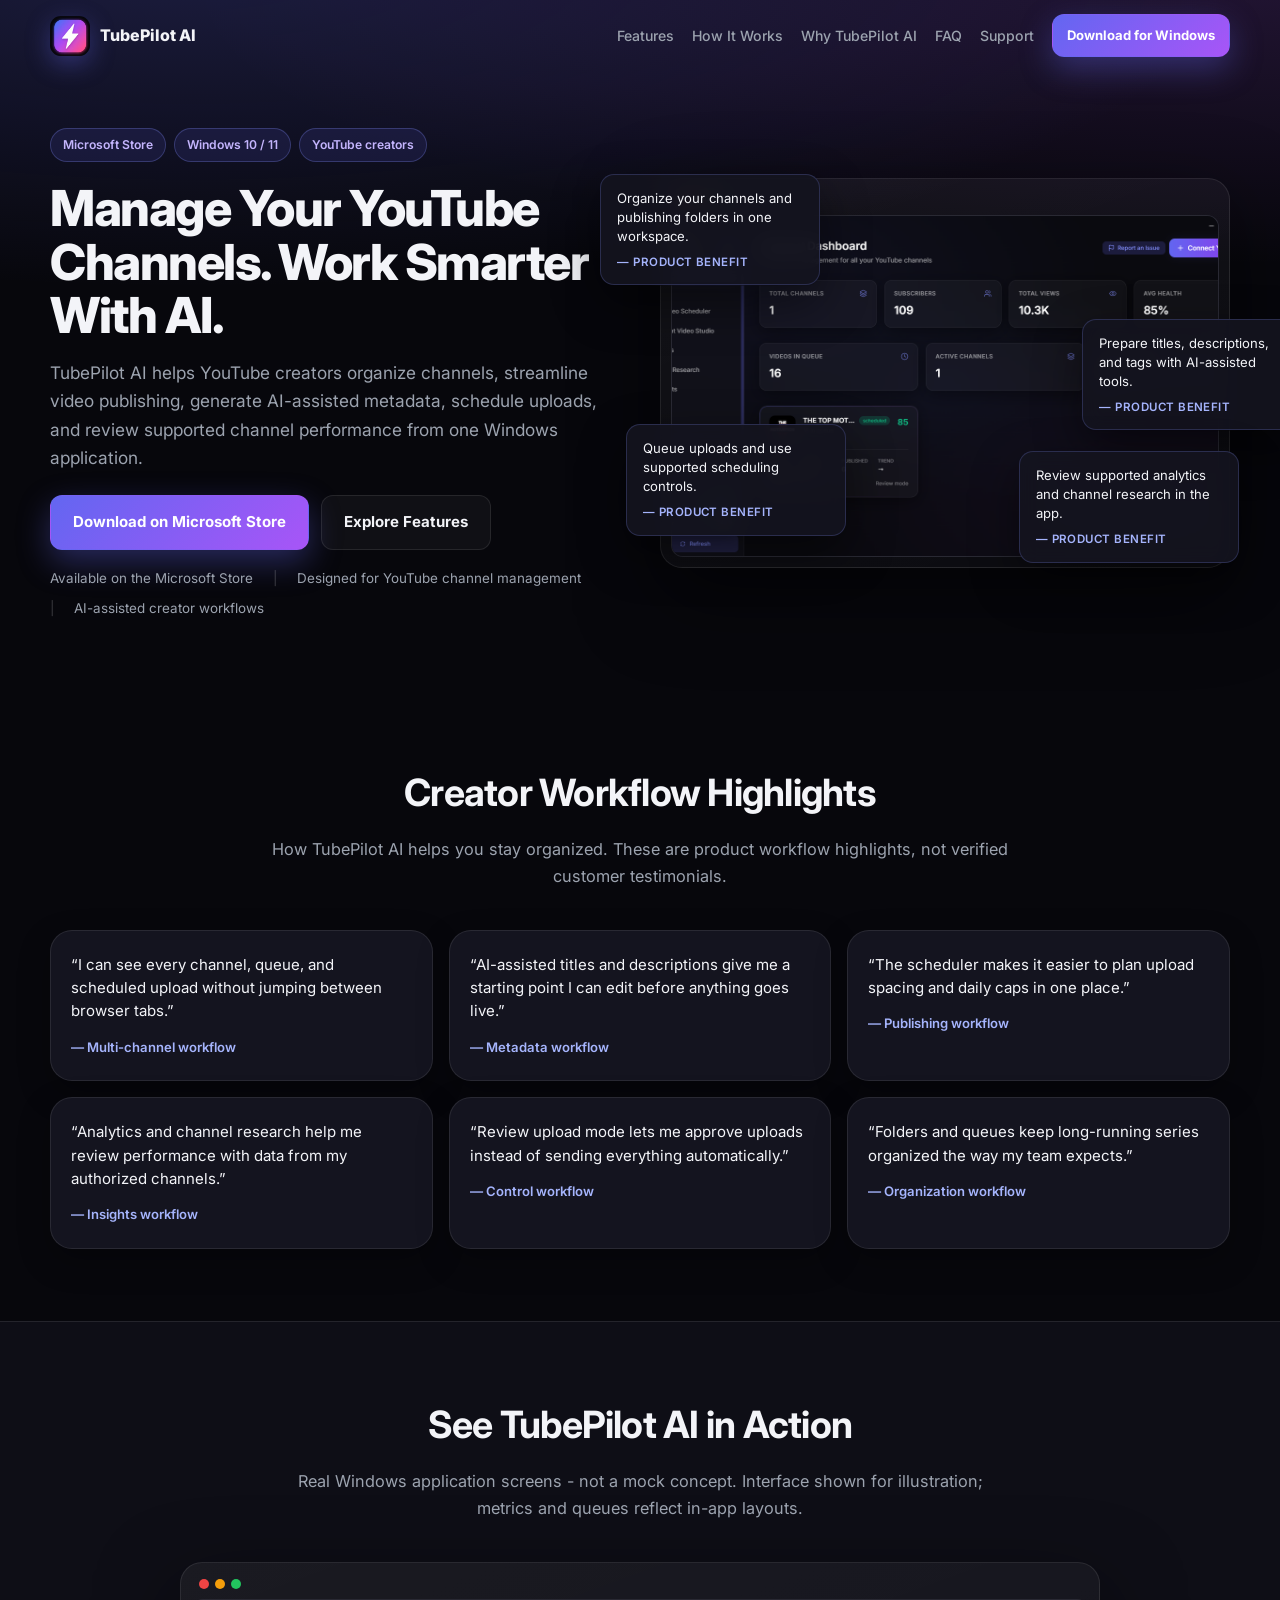
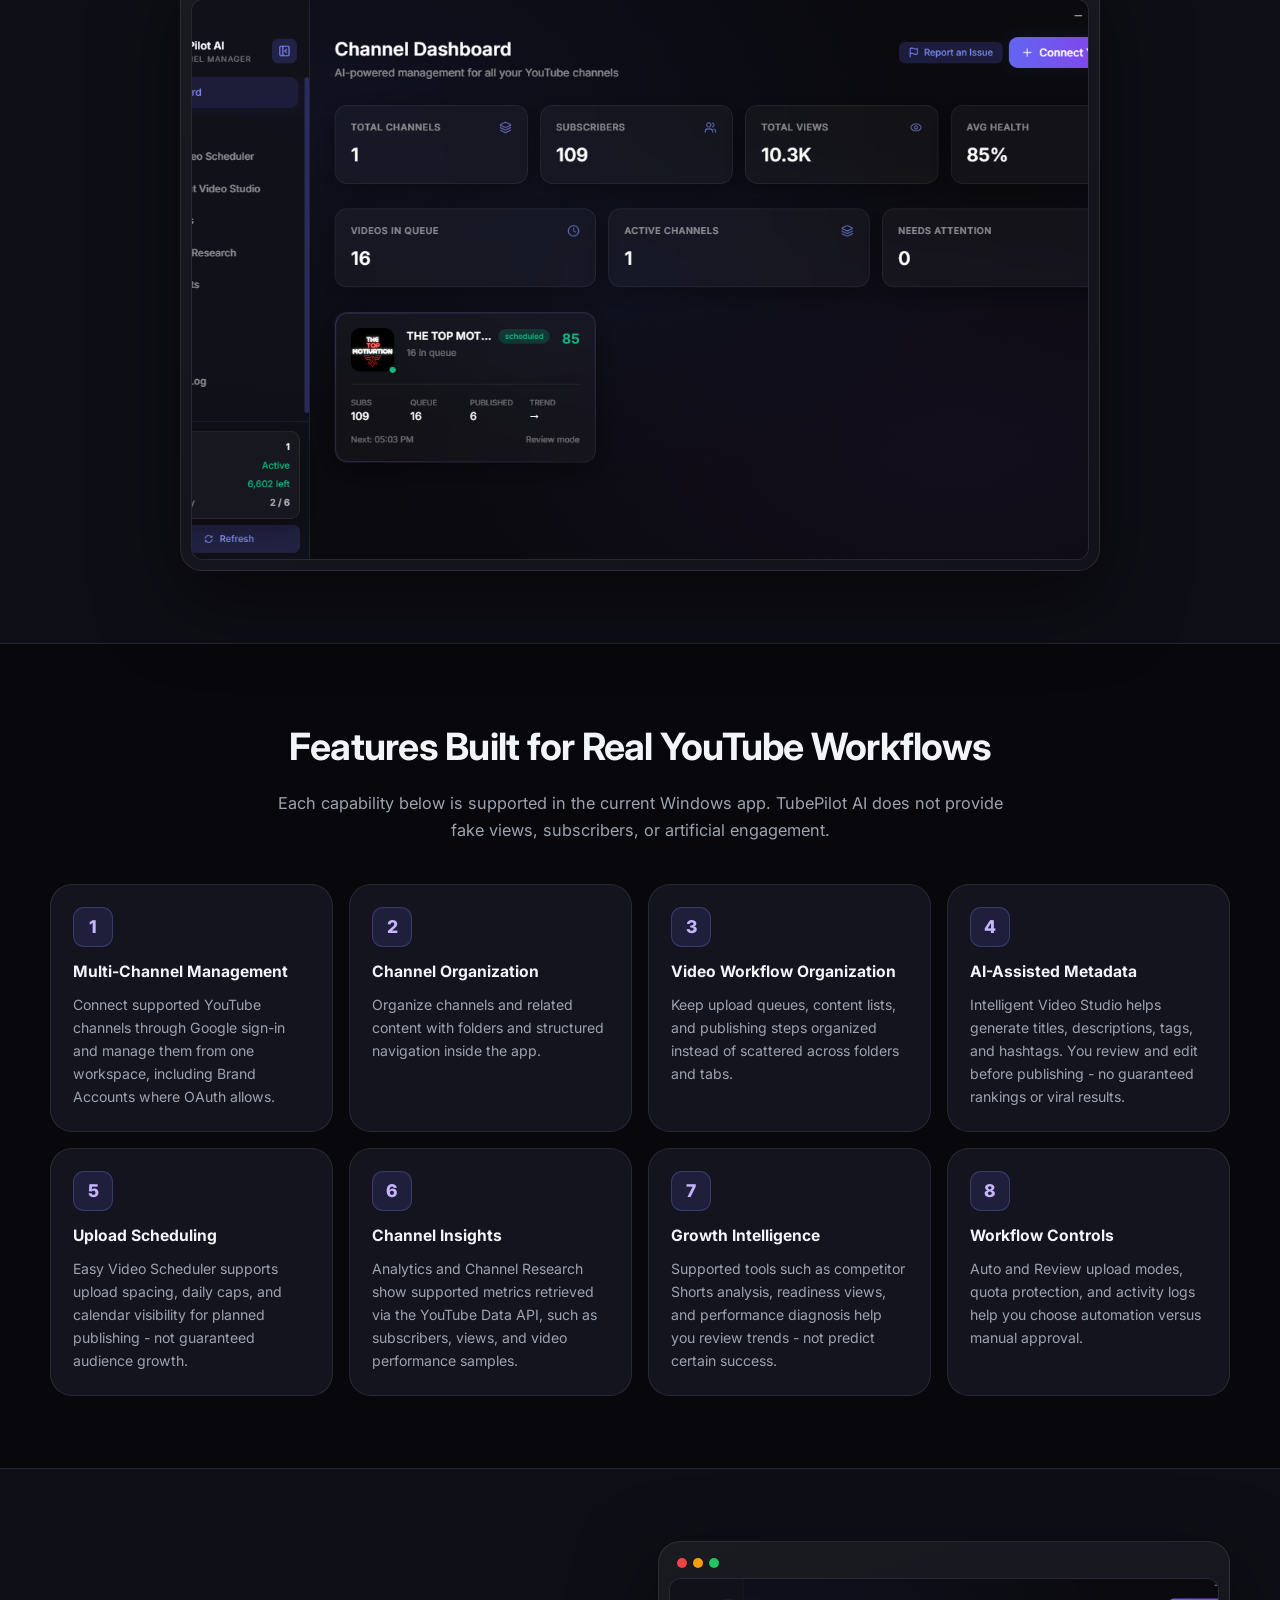
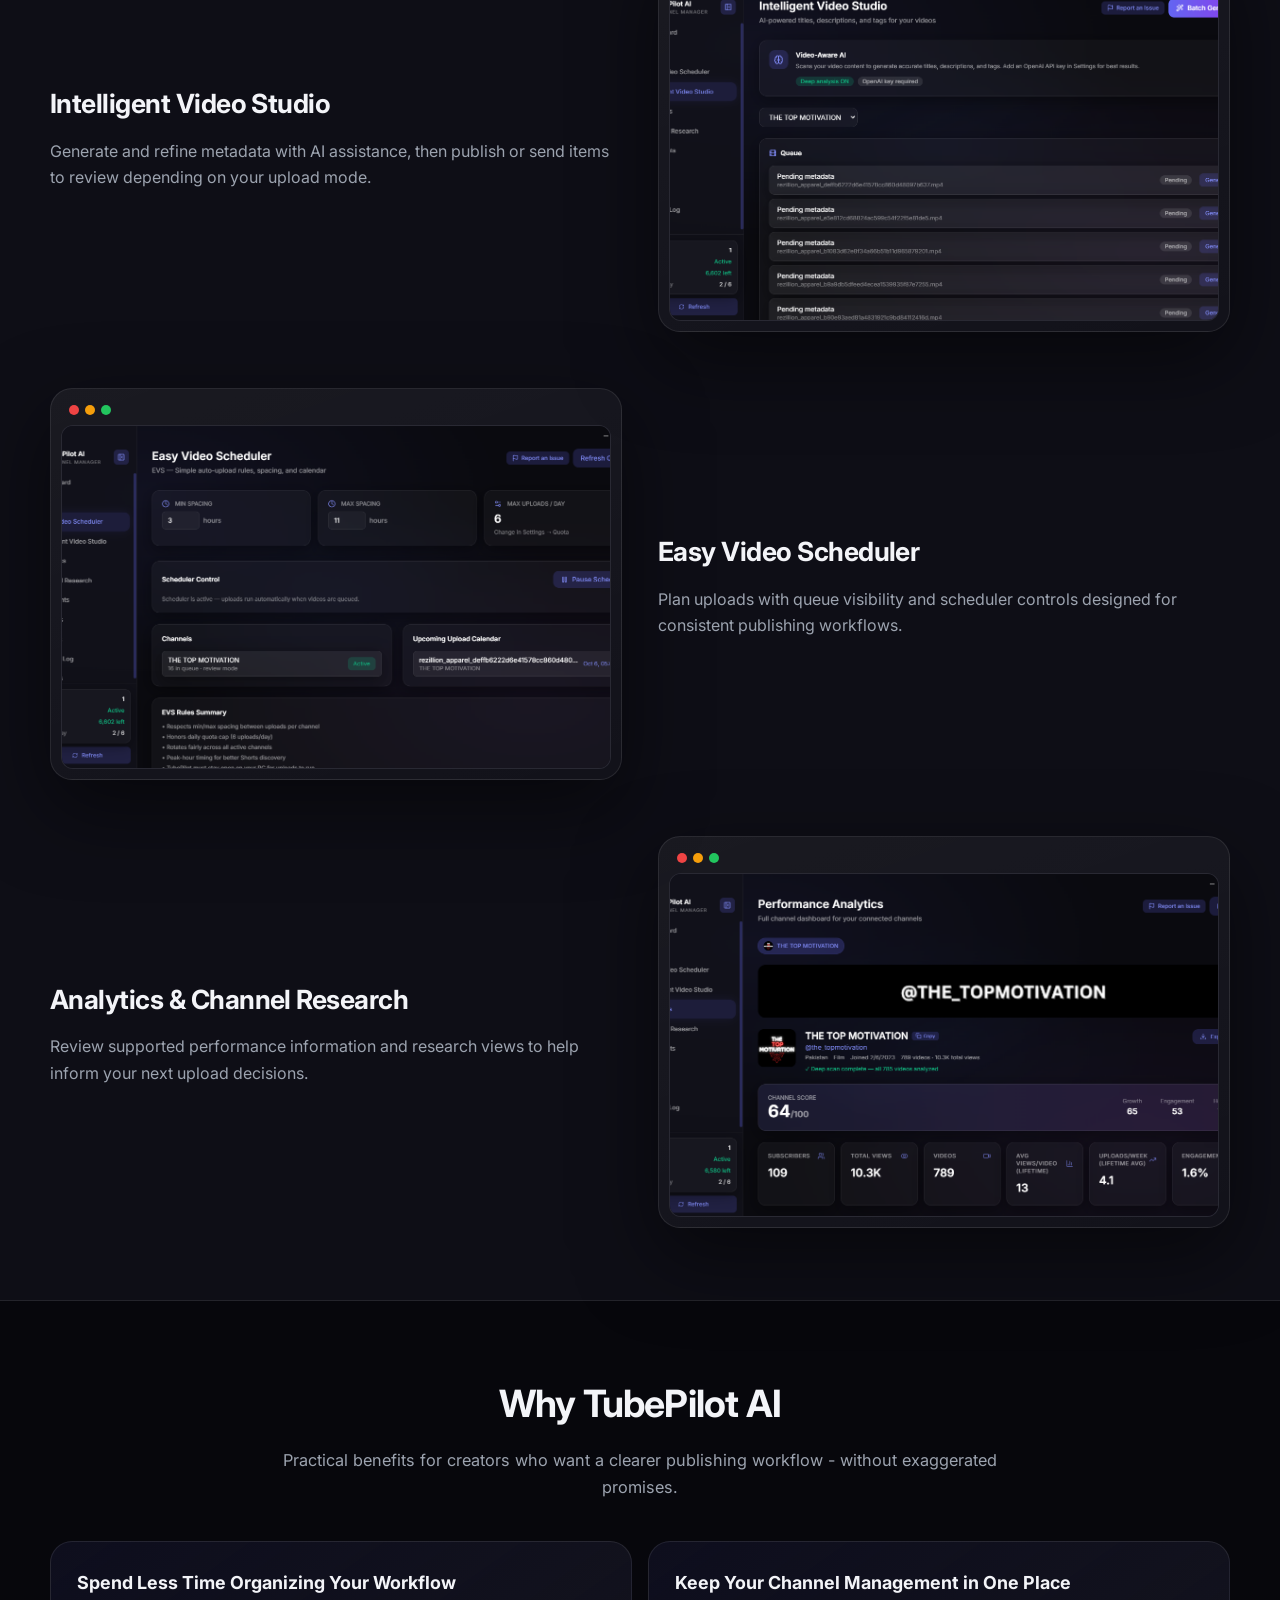
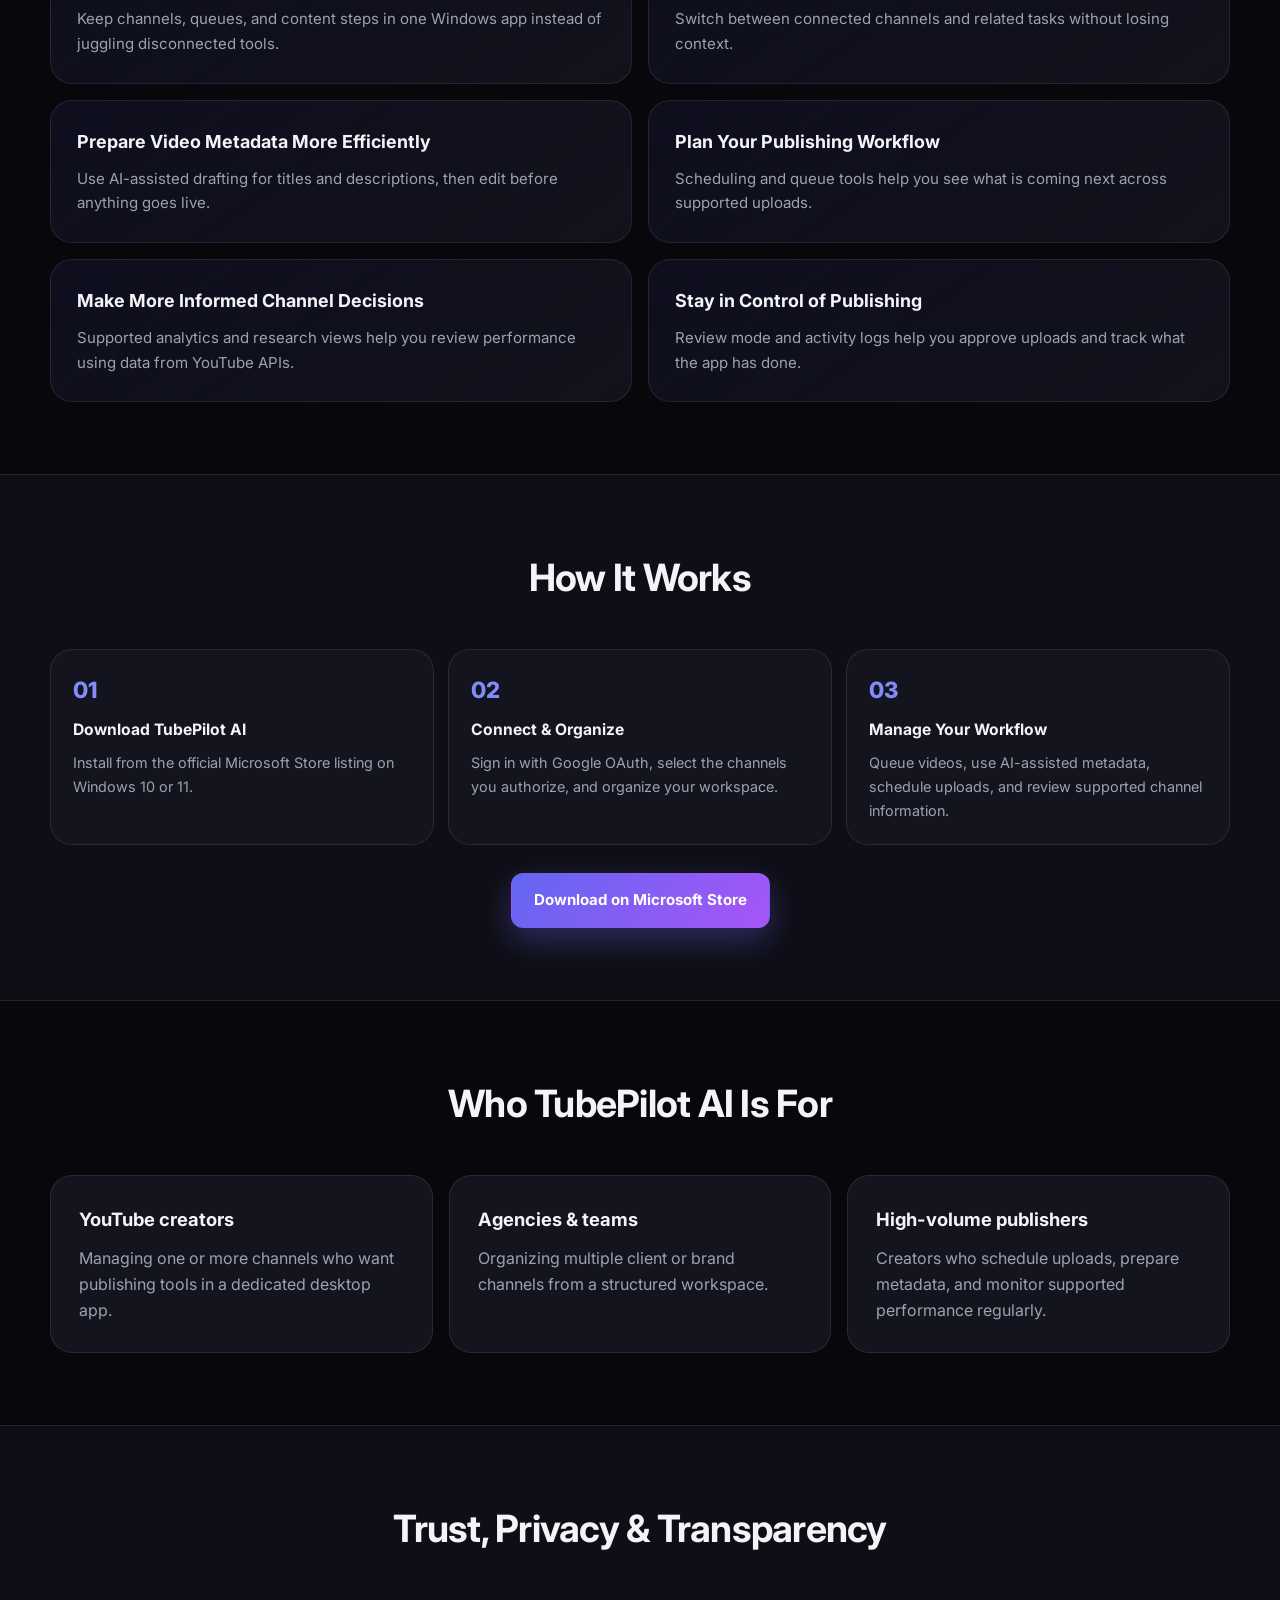
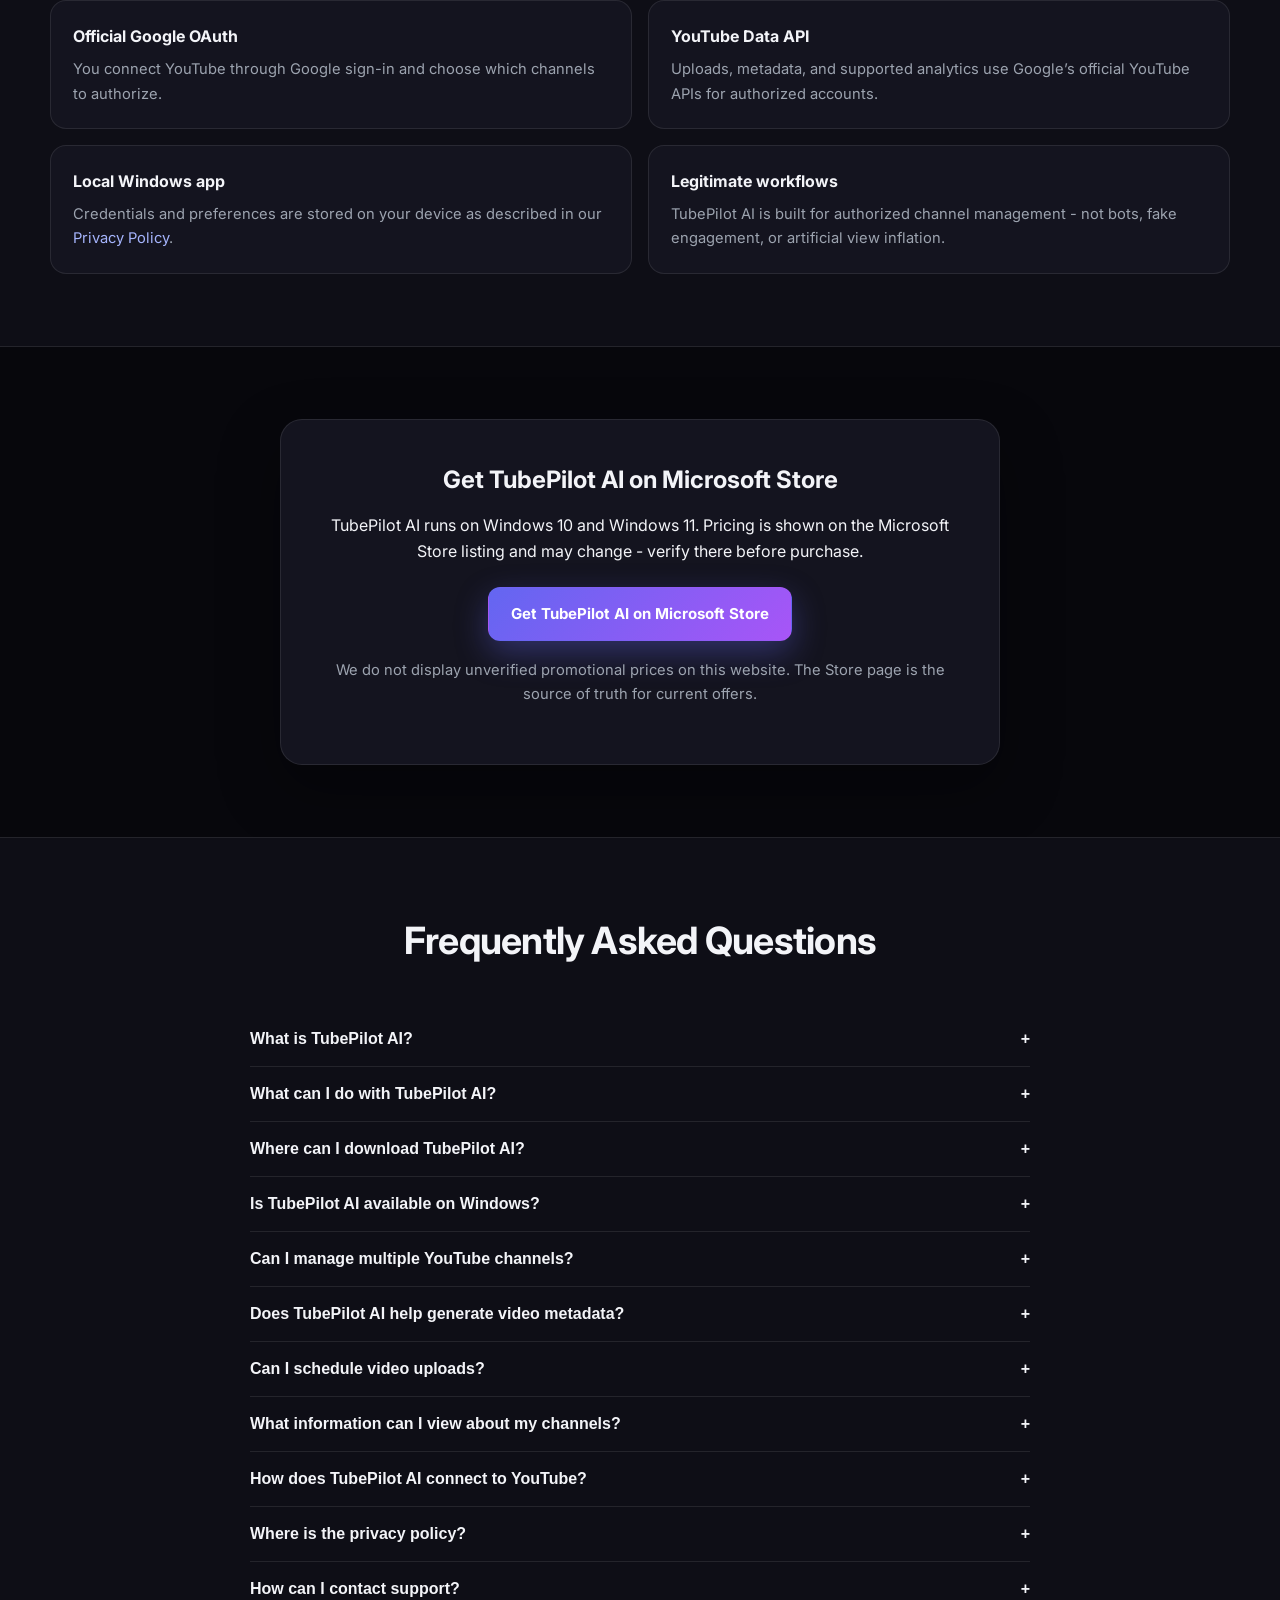
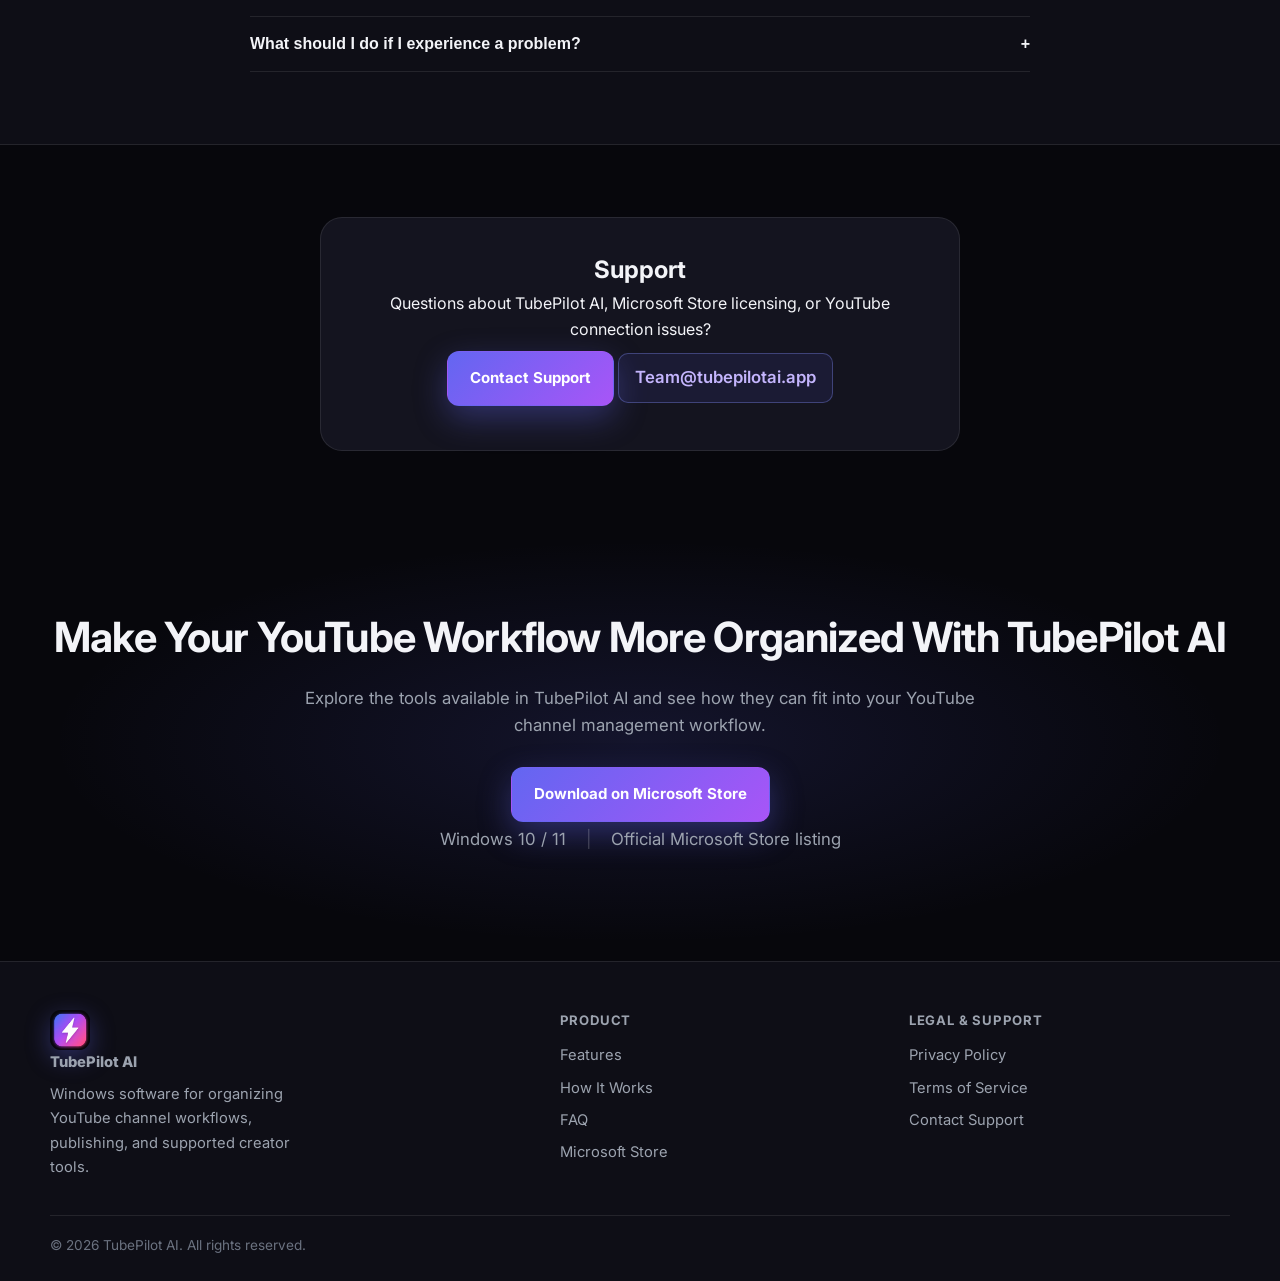
==== commit c41b09ca: "Add files via upload" ====
--- a/index.html
+++ b/index.html
@@ -10,13 +10,13 @@
   <meta property="og:title" content="TubePilot AI | YouTube Channel Management for Windows">
   <meta property="og:description" content="Organize YouTube channels, publishing queues, and supported creator tools from one Windows app on the Microsoft Store.">
   <meta property="og:url" content="https://tubepilotai.app/">
-  <meta property="og:image" content="https://tubepilotai.app/assets/screen-dashboard.png">
+  <meta property="og:image" content="https://tubepilotai.app/screen-dashboard.png">
   <meta name="twitter:card" content="summary_large_image">
   <meta name="twitter:title" content="TubePilot AI">
-  <meta name="twitter:description" content="YouTube channel management for Windows â€” Microsoft Store.">
-  <meta name="twitter:image" content="https://tubepilotai.app/assets/screen-dashboard.png">
+  <meta name="twitter:description" content="YouTube channel management for Windows on the Microsoft Store.">
+  <meta name="twitter:image" content="https://tubepilotai.app/screen-dashboard.png">
   <link rel="icon" href="favicon.png" type="image/png" sizes="32x32">
-  <link rel="apple-touch-icon" href="assets/app-icon.png">
+  <link rel="apple-touch-icon" href="app-icon.png">
   <link rel="manifest" href="site.webmanifest">
   <link rel="preconnect" href="https://fonts.googleapis.com">
   <link rel="preconnect" href="https://fonts.gstatic.com" crossorigin>
@@ -41,7 +41,7 @@
 }
 
 *, *::before, *::after { box-sizing: border-box; margin: 0; padding: 0; }
-html { scroll-behavior: smooth; }
+html { scroll-behavior: smooth; scroll-padding-top: calc(var(--header-h) + 12px); }
 body {
   font-family: Inter, "Segoe UI", system-ui, sans-serif;
   background: var(--bg);
@@ -119,7 +119,7 @@
   background: rgba(99,102,241,0.12); border: 1px solid rgba(129,140,248,0.28); color: #c4b5fd;
 }
 
-.hero { padding: 56px 0 72px; position: relative; overflow: hidden; }
+.hero { padding: 56px 0 72px; position: relative; overflow-x: clip; overflow-y: visible; }
 .hero::before {
   content: ""; position: absolute; inset: -30% -20% auto; height: 80%;
   background: radial-gradient(ellipse at 25% 15%, rgba(99,102,241,0.22), transparent 55%),
@@ -137,7 +137,9 @@
 .hero h1 { font-size: clamp(2rem, 4vw, 3.1rem); line-height: 1.08; letter-spacing: -0.03em; font-weight: 800; margin-bottom: 16px; }
 .hero p.lead { color: var(--muted); font-size: 1.08rem; max-width: 36rem; margin-bottom: 22px; }
 .hero-actions { display: flex; flex-wrap: wrap; gap: 12px; margin-bottom: 18px; }
-.trust-line { display: flex; flex-wrap: wrap; gap: 8px 16px; font-size: 0.84rem; color: var(--muted); }
+.trust-line { display: flex; flex-wrap: wrap; gap: 10px 20px; font-size: 0.84rem; color: var(--muted); line-height: 1.5; }
+.trust-line span { display: inline-flex; align-items: center; }
+.trust-line span + span::before { content: "|"; margin-right: 20px; color: rgba(255,255,255,0.2); }
 
 .window {
   border-radius: var(--radius-lg); border: 1px solid var(--border);
@@ -257,8 +259,9 @@
   background: radial-gradient(ellipse at center, rgba(99,102,241,0.14), transparent 65%);
 }
 .cta-band h2 { font-size: clamp(1.85rem, 4vw, 2.6rem); letter-spacing: -0.02em; margin-bottom: 14px; }
-.cta-band p { color: var(--muted); max-width: 680px; margin: 0 auto 24px; font-size: 1.05rem; }
-.cta-trust { justify-content: center; margin-top: 16px; }
+.cta-band p { color: var(--muted); max-width: 680px; margin: 0 auto 28px; font-size: 1.05rem; line-height: 1.6; }
+.cta-band .btn { margin-bottom: 4px; }
+.cta-trust { justify-content: center; margin-top: 20px; }
 
 .site-footer { border-top: 1px solid var(--border); background: var(--bg-2); padding: 48px 0 24px; }
 .footer-grid { display: grid; grid-template-columns: 1.5fr 1fr 1fr; gap: 28px; margin-bottom: 28px; }
@@ -394,7 +397,10 @@
   border: 1px solid var(--border);
   box-shadow: 0 24px 60px rgba(0, 0, 0, 0.35);
 }
-.offer-panel p.note { color: var(--muted); font-size: 0.92rem; margin-top: 14px; }
+.offer-panel h2 { margin-bottom: 14px; }
+.offer-panel p { margin-bottom: 18px; line-height: 1.6; }
+.offer-panel .btn { margin-top: 4px; }
+.offer-panel p.note { color: var(--muted); font-size: 0.92rem; margin-top: 18px; }
 
 .support-block {
   max-width: 640px;
@@ -405,9 +411,10 @@
   background: var(--card);
   border: 1px solid var(--border);
 }
+.support-block .btn { margin-top: 8px; margin-bottom: 12px; }
 .support-block a.email-link {
   display: inline-flex;
-  margin-top: 12px;
+  margin-top: 4px;
   font-weight: 600;
   font-size: 1.05rem;
   color: #c4b5fd;
@@ -454,9 +461,38 @@
   }
 }
 
+.review-grid {
+  display: grid;
+  grid-template-columns: repeat(3, 1fr);
+  gap: 16px;
+  margin-top: 8px;
+}
+.review-card {
+  padding: 22px 20px;
+  border-radius: var(--radius-lg);
+  background: var(--card);
+  border: 1px solid var(--border);
+  box-shadow: 0 12px 32px rgba(0, 0, 0, 0.28);
+  animation: floatY 8s ease-in-out infinite;
+}
+.review-card:nth-child(2) { animation-delay: 1s; }
+.review-card:nth-child(3) { animation-delay: 2s; }
+.review-card:nth-child(4) { animation-delay: 0.5s; }
+.review-card:nth-child(5) { animation-delay: 1.5s; }
+.review-card:nth-child(6) { animation-delay: 2.5s; }
+.review-text { font-size: 0.94rem; line-height: 1.55; color: var(--text); margin-bottom: 14px; }
+.review-author { font-size: 0.82rem; font-weight: 600; color: #a5b4fc; margin: 0; }
+.section-note { text-align: center; color: var(--muted); font-size: 0.9rem; margin: -24px auto 28px; max-width: 520px; }
+
 @media (max-width: 640px) {
   .feature-grid { grid-template-columns: 1fr; }
   .float-cards { grid-template-columns: 1fr; }
+  .review-grid { grid-template-columns: 1fr; }
+  .review-card { animation: none; }
+}
+
+@media (max-width: 1024px) {
+  .review-grid { grid-template-columns: repeat(2, 1fr); }
 }
 
 </style>
@@ -465,7 +501,7 @@
   <header class="site-header">
     <div class="container header-inner">
       <a class="brand" href="index.html">
-        <img src="assets/app-icon.png" width="40" height="40" alt="TubePilot AI logo">
+        <img src="app-icon.png" width="40" height="40" alt="TubePilot AI logo">
         <span>TubePilot AI</span>
       </a>
       <button class="menu-btn" type="button" aria-expanded="false" aria-controls="primary-nav" aria-label="Open menu">Menu</button>
@@ -474,7 +510,7 @@
         <a href="#how-it-works">How It Works</a>
         <a href="#why">Why TubePilot AI</a>
         <a href="#faq">FAQ</a>
-        <a href="#support">Support</a>
+        <a href="mailto:Team@tubepilotai.app?subject=TubePilot%20AI%20Support">Support</a>
         <a class="btn btn-primary btn-sm nav-cta store-cta" href="https://apps.microsoft.com/detail/9MZR3WZD5DH2?hl=en-us&amp;gl=US&amp;ocid=pdpshare" target="_blank" rel="noopener noreferrer">Download for Windows</a>
       </nav>
     </div>
@@ -503,15 +539,50 @@
         </div>
         <div class="hero-visual-wrap">
           <div class="float-cards" aria-label="Product benefit highlights">
-            <div class="float-card float-card-a">Organize your channels and publishing folders in one workspace.<span class="float-label">Product benefit</span></div>
-            <div class="float-card float-card-b">Prepare titles, descriptions, and tags with AI-assisted tools.<span class="float-label">Product benefit</span></div>
-            <div class="float-card float-card-c">Queue uploads and use supported scheduling controls.<span class="float-label">Product benefit</span></div>
-            <div class="float-card float-card-d">Review supported analytics and channel research in the app.<span class="float-label">Product benefit</span></div>
+            <div class="float-card float-card-a">Organize your channels and publishing folders in one workspace.<span class="float-label">&mdash; Product benefit</span></div>
+            <div class="float-card float-card-b">Prepare titles, descriptions, and tags with AI-assisted tools.<span class="float-label">&mdash; Product benefit</span></div>
+            <div class="float-card float-card-c">Queue uploads and use supported scheduling controls.<span class="float-label">&mdash; Product benefit</span></div>
+            <div class="float-card float-card-d">Review supported analytics and channel research in the app.<span class="float-label">&mdash; Product benefit</span></div>
           </div>
           <div class="hero-shot window">
             <div class="window-bar" aria-hidden="true"><span></span><span></span><span></span></div>
-            <img src="assets/screen-dashboard.png" width="1280" height="720" alt="TubePilot AI channel dashboard on Windows">
+            <img src="screen-dashboard.png" width="1280" height="720" alt="TubePilot AI channel dashboard on Windows">
           </div>
+        </div>
+      </div>
+    </section>
+
+    <section class="section reveal" id="reviews" aria-labelledby="reviews-heading">
+      <div class="container">
+        <div class="section-head">
+          <h2 id="reviews-heading">Creator Workflow Highlights</h2>
+          <p>How TubePilot AI helps you stay organized. These are product workflow highlights, not verified customer testimonials.</p>
+        </div>
+        <div class="review-grid">
+          <article class="review-card">
+            <p class="review-text">&ldquo;I can see every channel, queue, and scheduled upload without jumping between browser tabs.&rdquo;</p>
+            <p class="review-author">&mdash; Multi-channel workflow</p>
+          </article>
+          <article class="review-card">
+            <p class="review-text">&ldquo;AI-assisted titles and descriptions give me a starting point I can edit before anything goes live.&rdquo;</p>
+            <p class="review-author">&mdash; Metadata workflow</p>
+          </article>
+          <article class="review-card">
+            <p class="review-text">&ldquo;The scheduler makes it easier to plan upload spacing and daily caps in one place.&rdquo;</p>
+            <p class="review-author">&mdash; Publishing workflow</p>
+          </article>
+          <article class="review-card">
+            <p class="review-text">&ldquo;Analytics and channel research help me review performance with data from my authorized channels.&rdquo;</p>
+            <p class="review-author">&mdash; Insights workflow</p>
+          </article>
+          <article class="review-card">
+            <p class="review-text">&ldquo;Review upload mode lets me approve uploads instead of sending everything automatically.&rdquo;</p>
+            <p class="review-author">&mdash; Control workflow</p>
+          </article>
+          <article class="review-card">
+            <p class="review-text">&ldquo;Folders and queues keep long-running series organized the way my team expects.&rdquo;</p>
+            <p class="review-author">&mdash; Organization workflow</p>
+          </article>
         </div>
       </div>
     </section>
@@ -520,11 +591,11 @@
       <div class="container">
         <div class="section-head">
           <h2>See TubePilot AI in Action</h2>
-          <p>Real Windows application screens â€” not a mock concept. Interface shown for illustration; metrics and queues reflect in-app layouts.</p>
+          <p>Real Windows application screens - not a mock concept. Interface shown for illustration; metrics and queues reflect in-app layouts.</p>
         </div>
         <div class="showcase-shot window">
           <div class="window-bar" aria-hidden="true"><span></span><span></span><span></span></div>
-          <img src="assets/screen-dashboard.png" loading="lazy" alt="TubePilot AI multi-channel dashboard">
+          <img src="screen-dashboard.png" loading="lazy" alt="TubePilot AI multi-channel dashboard">
         </div>
       </div>
     </section>
@@ -539,10 +610,10 @@
           <article class="feature-card"><div class="feature-icon" aria-hidden="true">1</div><h3>Multi-Channel Management</h3><p>Connect supported YouTube channels through Google sign-in and manage them from one workspace, including Brand Accounts where OAuth allows.</p></article>
           <article class="feature-card"><div class="feature-icon" aria-hidden="true">2</div><h3>Channel Organization</h3><p>Organize channels and related content with folders and structured navigation inside the app.</p></article>
           <article class="feature-card"><div class="feature-icon" aria-hidden="true">3</div><h3>Video Workflow Organization</h3><p>Keep upload queues, content lists, and publishing steps organized instead of scattered across folders and tabs.</p></article>
-          <article class="feature-card"><div class="feature-icon" aria-hidden="true">4</div><h3>AI-Assisted Metadata</h3><p>Intelligent Video Studio helps generate titles, descriptions, tags, and hashtags. You review and edit before publishing â€” no guaranteed rankings or viral results.</p></article>
-          <article class="feature-card"><div class="feature-icon" aria-hidden="true">5</div><h3>Upload Scheduling</h3><p>Easy Video Scheduler supports upload spacing, daily caps, and calendar visibility for planned publishing â€” not guaranteed audience growth.</p></article>
+          <article class="feature-card"><div class="feature-icon" aria-hidden="true">4</div><h3>AI-Assisted Metadata</h3><p>Intelligent Video Studio helps generate titles, descriptions, tags, and hashtags. You review and edit before publishing - no guaranteed rankings or viral results.</p></article>
+          <article class="feature-card"><div class="feature-icon" aria-hidden="true">5</div><h3>Upload Scheduling</h3><p>Easy Video Scheduler supports upload spacing, daily caps, and calendar visibility for planned publishing - not guaranteed audience growth.</p></article>
           <article class="feature-card"><div class="feature-icon" aria-hidden="true">6</div><h3>Channel Insights</h3><p>Analytics and Channel Research show supported metrics retrieved via the YouTube Data API, such as subscribers, views, and video performance samples.</p></article>
-          <article class="feature-card"><div class="feature-icon" aria-hidden="true">7</div><h3>Growth Intelligence</h3><p>Supported tools such as competitor Shorts analysis, readiness views, and performance diagnosis help you review trends â€” not predict certain success.</p></article>
+          <article class="feature-card"><div class="feature-icon" aria-hidden="true">7</div><h3>Growth Intelligence</h3><p>Supported tools such as competitor Shorts analysis, readiness views, and performance diagnosis help you review trends - not predict certain success.</p></article>
           <article class="feature-card"><div class="feature-icon" aria-hidden="true">8</div><h3>Workflow Controls</h3><p>Auto and Review upload modes, quota protection, and activity logs help you choose automation versus manual approval.</p></article>
         </div>
       </div>
@@ -555,21 +626,21 @@
             <h3>Intelligent Video Studio</h3>
             <p>Generate and refine metadata with AI assistance, then publish or send items to review depending on your upload mode.</p>
           </div>
-          <div class="visual window"><div class="window-bar" aria-hidden="true"><span></span><span></span><span></span></div><img src="assets/screen-ivs.png" loading="lazy" alt="Intelligent Video Studio metadata tools"></div>
+          <div class="visual window"><div class="window-bar" aria-hidden="true"><span></span><span></span><span></span></div><img src="screen-ivs.png" loading="lazy" alt="Intelligent Video Studio metadata tools"></div>
         </div>
         <div class="split reverse">
           <div class="copy">
             <h3>Easy Video Scheduler</h3>
             <p>Plan uploads with queue visibility and scheduler controls designed for consistent publishing workflows.</p>
           </div>
-          <div class="visual window"><div class="window-bar" aria-hidden="true"><span></span><span></span><span></span></div><img src="assets/screen-evs.png" loading="lazy" alt="Easy Video Scheduler calendar and queue"></div>
+          <div class="visual window"><div class="window-bar" aria-hidden="true"><span></span><span></span><span></span></div><img src="screen-evs.png" loading="lazy" alt="Easy Video Scheduler calendar and queue"></div>
         </div>
         <div class="split">
           <div class="copy">
             <h3>Analytics &amp; Channel Research</h3>
             <p>Review supported performance information and research views to help inform your next upload decisions.</p>
           </div>
-          <div class="visual window"><div class="window-bar" aria-hidden="true"><span></span><span></span><span></span></div><img src="assets/screen-analytics.png" loading="lazy" alt="Analytics dashboard in TubePilot AI"></div>
+          <div class="visual window"><div class="window-bar" aria-hidden="true"><span></span><span></span><span></span></div><img src="screen-analytics.png" loading="lazy" alt="Analytics dashboard in TubePilot AI"></div>
         </div>
       </div>
     </section>
@@ -578,7 +649,7 @@
       <div class="container">
         <div class="section-head">
           <h2>Why TubePilot AI</h2>
-          <p>Practical benefits for creators who want a clearer publishing workflow â€” without exaggerated promises.</p>
+          <p>Practical benefits for creators who want a clearer publishing workflow - without exaggerated promises.</p>
         </div>
         <div class="why-grid">
           <article class="why-card"><h3>Spend Less Time Organizing Your Workflow</h3><p>Keep channels, queues, and content steps in one Windows app instead of juggling disconnected tools.</p></article>
@@ -621,9 +692,9 @@
         <div class="section-head"><h2>Trust, Privacy &amp; Transparency</h2></div>
         <div class="trust-grid">
           <div class="trust-card"><h4>Official Google OAuth</h4><p>You connect YouTube through Google sign-in and choose which channels to authorize.</p></div>
-          <div class="trust-card"><h4>YouTube Data API</h4><p>Uploads, metadata, and supported analytics use Googleâ€™s official YouTube APIs for authorized accounts.</p></div>
+          <div class="trust-card"><h4>YouTube Data API</h4><p>Uploads, metadata, and supported analytics use Google’s official YouTube APIs for authorized accounts.</p></div>
           <div class="trust-card"><h4>Local Windows app</h4><p>Credentials and preferences are stored on your device as described in our <a href="privacy.html">Privacy Policy</a>.</p></div>
-          <div class="trust-card"><h4>Legitimate workflows</h4><p>TubePilot AI is built for authorized channel management â€” not bots, fake engagement, or artificial view inflation.</p></div>
+          <div class="trust-card"><h4>Legitimate workflows</h4><p>TubePilot AI is built for authorized channel management - not bots, fake engagement, or artificial view inflation.</p></div>
         </div>
       </div>
     </section>
@@ -632,7 +703,7 @@
       <div class="container">
         <div class="offer-panel">
           <h2>Get TubePilot AI on Microsoft Store</h2>
-          <p>TubePilot AI runs on Windows 10 and Windows 11. Pricing is shown on the Microsoft Store listing and may change â€” verify there before purchase.</p>
+          <p>TubePilot AI runs on Windows 10 and Windows 11. Pricing is shown on the Microsoft Store listing and may change - verify there before purchase.</p>
           <a class="btn btn-primary store-cta" href="https://apps.microsoft.com/detail/9MZR3WZD5DH2?hl=en-us&amp;gl=US&amp;ocid=pdpshare" target="_blank" rel="noopener noreferrer">Get TubePilot AI on Microsoft Store</a>
           <p class="note">We do not display unverified promotional prices on this website. The Store page is the source of truth for current offers.</p>
         </div>
@@ -645,7 +716,7 @@
         <div class="faq">
           <div class="faq-item"><button class="faq-q" type="button" aria-expanded="false">What is TubePilot AI? <span aria-hidden="true">+</span></button><div class="faq-a">A Windows desktop application for organizing YouTube channel workflows: multi-channel dashboard, content queues, scheduling, AI-assisted metadata, analytics, and activity logging.</div></div>
           <div class="faq-item"><button class="faq-q" type="button" aria-expanded="false">What can I do with TubePilot AI? <span aria-hidden="true">+</span></button><div class="faq-a">Connect authorized channels, organize uploads, generate metadata with AI assistance, schedule supported uploads, and review analytics and research views available in the app.</div></div>
-          <div class="faq-item"><button class="faq-q" type="button" aria-expanded="false">Where can I download TubePilot AI? <span aria-hidden="true">+</span></button><div class="faq-a"><a class="store-cta" href="https://apps.microsoft.com/detail/9MZR3WZD5DH2?hl=en-us&amp;gl=US&amp;ocid=pdpshare" target="_blank" rel="noopener noreferrer">Microsoft Store â€” TubePilot AI</a></div></div>
+          <div class="faq-item"><button class="faq-q" type="button" aria-expanded="false">Where can I download TubePilot AI? <span aria-hidden="true">+</span></button><div class="faq-a"><a class="store-cta" href="https://apps.microsoft.com/detail/9MZR3WZD5DH2?hl=en-us&amp;gl=US&amp;ocid=pdpshare" target="_blank" rel="noopener noreferrer">Microsoft Store - TubePilot AI</a></div></div>
           <div class="faq-item"><button class="faq-q" type="button" aria-expanded="false">Is TubePilot AI available on Windows? <span aria-hidden="true">+</span></button><div class="faq-a">Yes. It is distributed through the Microsoft Store for Windows 10 and Windows 11.</div></div>
           <div class="faq-item"><button class="faq-q" type="button" aria-expanded="false">Can I manage multiple YouTube channels? <span aria-hidden="true">+</span></button><div class="faq-a">Yes. Connect multiple channels with separate folders, queues, and settings where supported by Google OAuth.</div></div>
           <div class="faq-item"><button class="faq-q" type="button" aria-expanded="false">Does TubePilot AI help generate video metadata? <span aria-hidden="true">+</span></button><div class="faq-a">Yes. Intelligent Video Studio provides AI-assisted titles, descriptions, and tags. You should review and edit content before publishing.</div></div>
@@ -653,7 +724,7 @@
           <div class="faq-item"><button class="faq-q" type="button" aria-expanded="false">What information can I view about my channels? <span aria-hidden="true">+</span></button><div class="faq-a">Supported dashboard, analytics, and Channel Research views show metrics retrieved via the YouTube Data API, subject to API availability and quota.</div></div>
           <div class="faq-item"><button class="faq-q" type="button" aria-expanded="false">How does TubePilot AI connect to YouTube? <span aria-hidden="true">+</span></button><div class="faq-a">Through official Google OAuth in your browser. You authorize access for channels you select. Revoke access anytime in Google Account permissions.</div></div>
           <div class="faq-item"><button class="faq-q" type="button" aria-expanded="false">Where is the privacy policy? <span aria-hidden="true">+</span></button><div class="faq-a"><a href="privacy.html">Privacy Policy</a> and <a href="terms.html">Terms of Service</a>.</div></div>
-          <div class="faq-item"><button class="faq-q" type="button" aria-expanded="false">How can I contact support? <span aria-hidden="true">+</span></button><div class="faq-a">Email <a class="email-cta" href="mailto:mohsinabbaskhan1248@gmail.com?subject=TubePilot%20AI%20Support">mohsinabbaskhan1248@gmail.com</a> or use the in-app Support page.</div></div>
+          <div class="faq-item"><button class="faq-q" type="button" aria-expanded="false">How can I contact support? <span aria-hidden="true">+</span></button><div class="faq-a">Email <a class="email-cta" href="mailto:Team@tubepilotai.app?subject=TubePilot%20AI%20Support">Team@tubepilotai.app</a> or use the in-app Support page.</div></div>
           <div class="faq-item"><button class="faq-q" type="button" aria-expanded="false">What should I do if I experience a problem? <span aria-hidden="true">+</span></button><div class="faq-a">Contact support with steps to reproduce the issue. Include your app version from Settings and whether YouTube API quota or OAuth may be involved.</div></div>
         </div>
       </div>
@@ -664,7 +735,8 @@
         <div class="support-block">
           <h2>Support</h2>
           <p>Questions about TubePilot AI, Microsoft Store licensing, or YouTube connection issues?</p>
-          <a class="email-link email-cta" href="mailto:mohsinabbaskhan1248@gmail.com?subject=TubePilot%20AI%20Support">mohsinabbaskhan1248@gmail.com</a>
+          <a class="btn btn-primary email-cta" href="mailto:Team@tubepilotai.app?subject=TubePilot%20AI%20Support">Contact Support</a>
+          <a class="email-link email-cta" href="mailto:Team@tubepilotai.app?subject=TubePilot%20AI%20Support">Team@tubepilotai.app</a>
         </div>
       </div>
     </section>
@@ -674,7 +746,7 @@
         <h2>Make Your YouTube Workflow More Organized With TubePilot AI</h2>
         <p>Explore the tools available in TubePilot AI and see how they can fit into your YouTube channel management workflow.</p>
         <a class="btn btn-primary store-cta" href="https://apps.microsoft.com/detail/9MZR3WZD5DH2?hl=en-us&amp;gl=US&amp;ocid=pdpshare" target="_blank" rel="noopener noreferrer">Download on Microsoft Store</a>
-        <p class="trust-line cta-trust">Windows 10 / 11 Â· Official Microsoft Store listing</p>
+        <p class="trust-line cta-trust"><span>Windows 10 / 11</span><span>Official Microsoft Store listing</span></p>
       </div>
     </section>
   </main>
@@ -683,7 +755,7 @@
     <div class="container">
       <div class="footer-grid">
         <div>
-          <a class="brand" href="index.html"><img src="assets/app-icon.png" width="36" height="36" alt=""> TubePilot AI</a>
+          <a class="brand" href="index.html"><img src="app-icon.png" width="36" height="36" alt=""> TubePilot AI</a>
           <p class="footer-blurb">Windows software for organizing YouTube channel workflows, publishing, and supported creator tools.</p>
         </div>
         <div>
@@ -697,7 +769,7 @@
           <h4>Legal &amp; support</h4>
           <a href="privacy.html">Privacy Policy</a>
           <a href="terms.html">Terms of Service</a>
-          <a class="email-cta" href="mailto:mohsinabbaskhan1248@gmail.com?subject=TubePilot%20AI%20Support">Contact support</a>
+          <a class="email-cta" href="mailto:Team@tubepilotai.app?subject=TubePilot%20AI%20Support">Contact Support</a>
         </div>
       </div>
       <div class="footer-bottom">&copy; 2026 TubePilot AI. All rights reserved.</div>
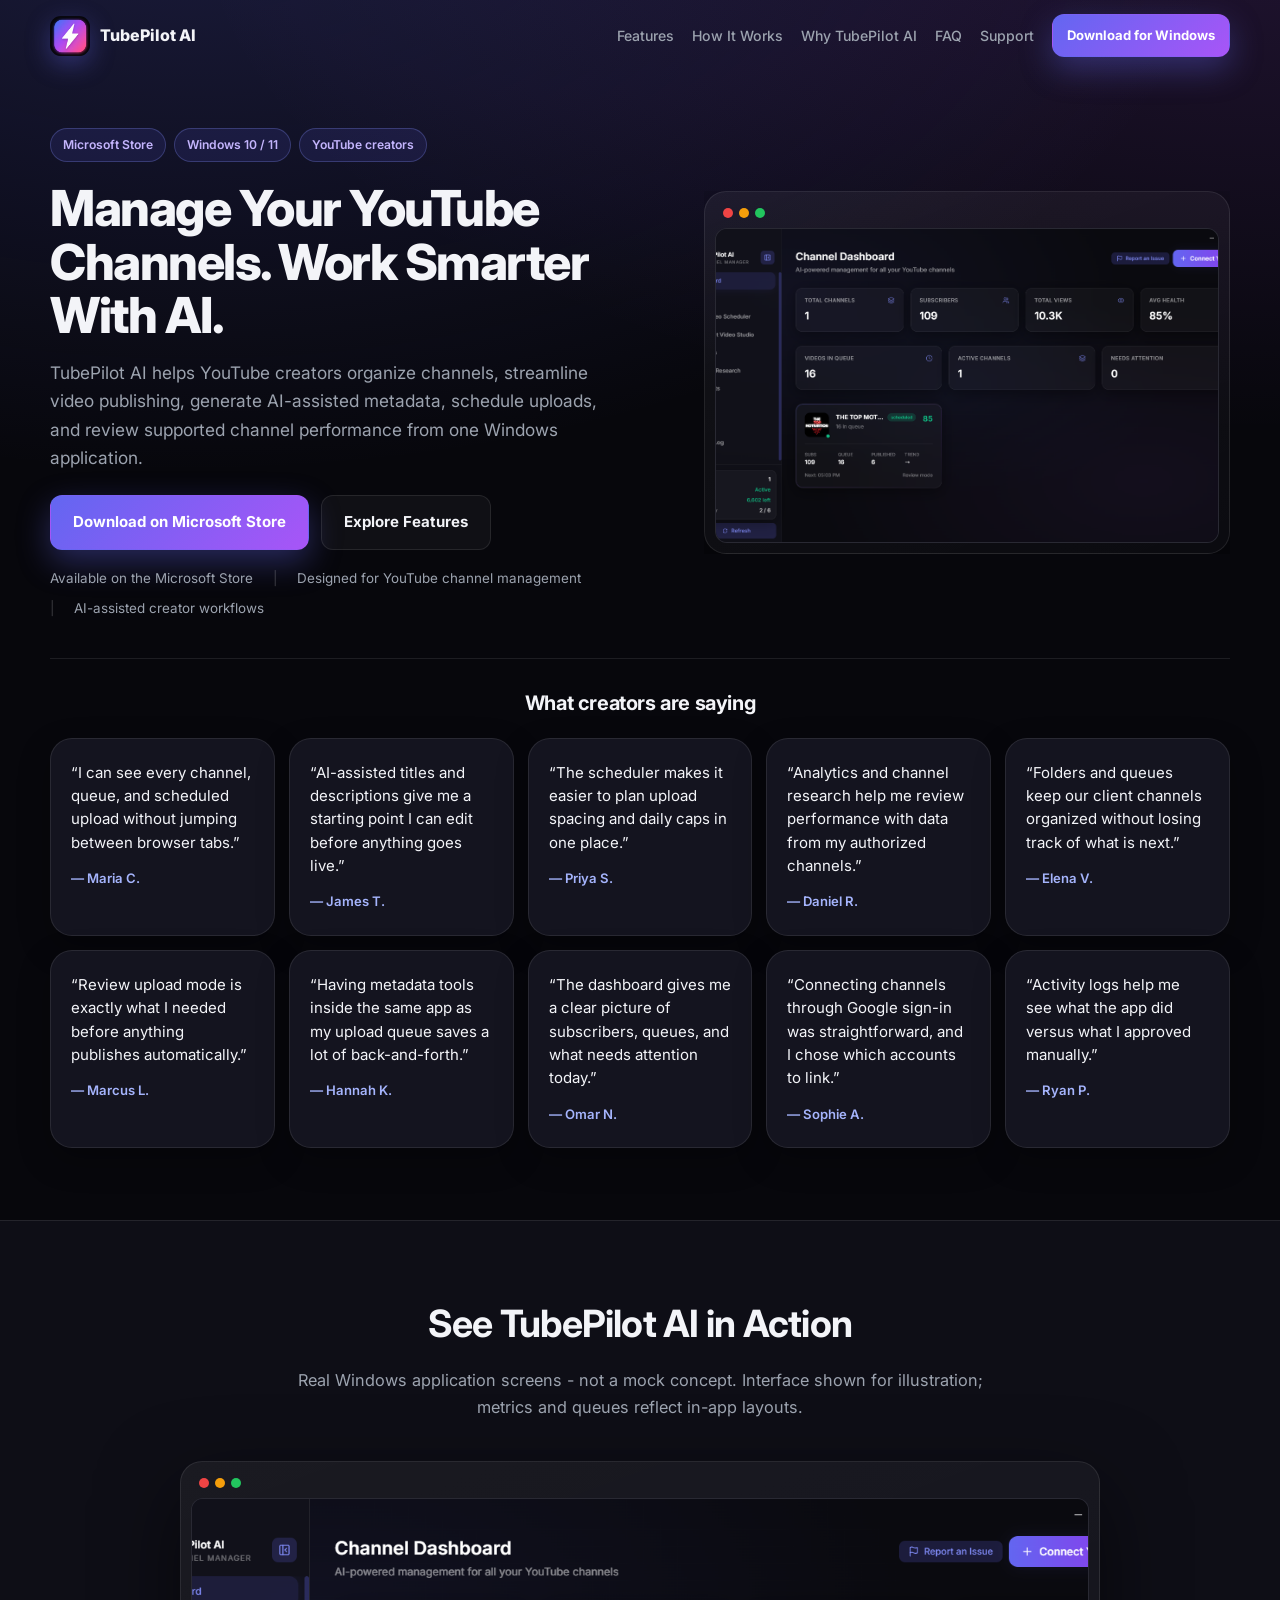
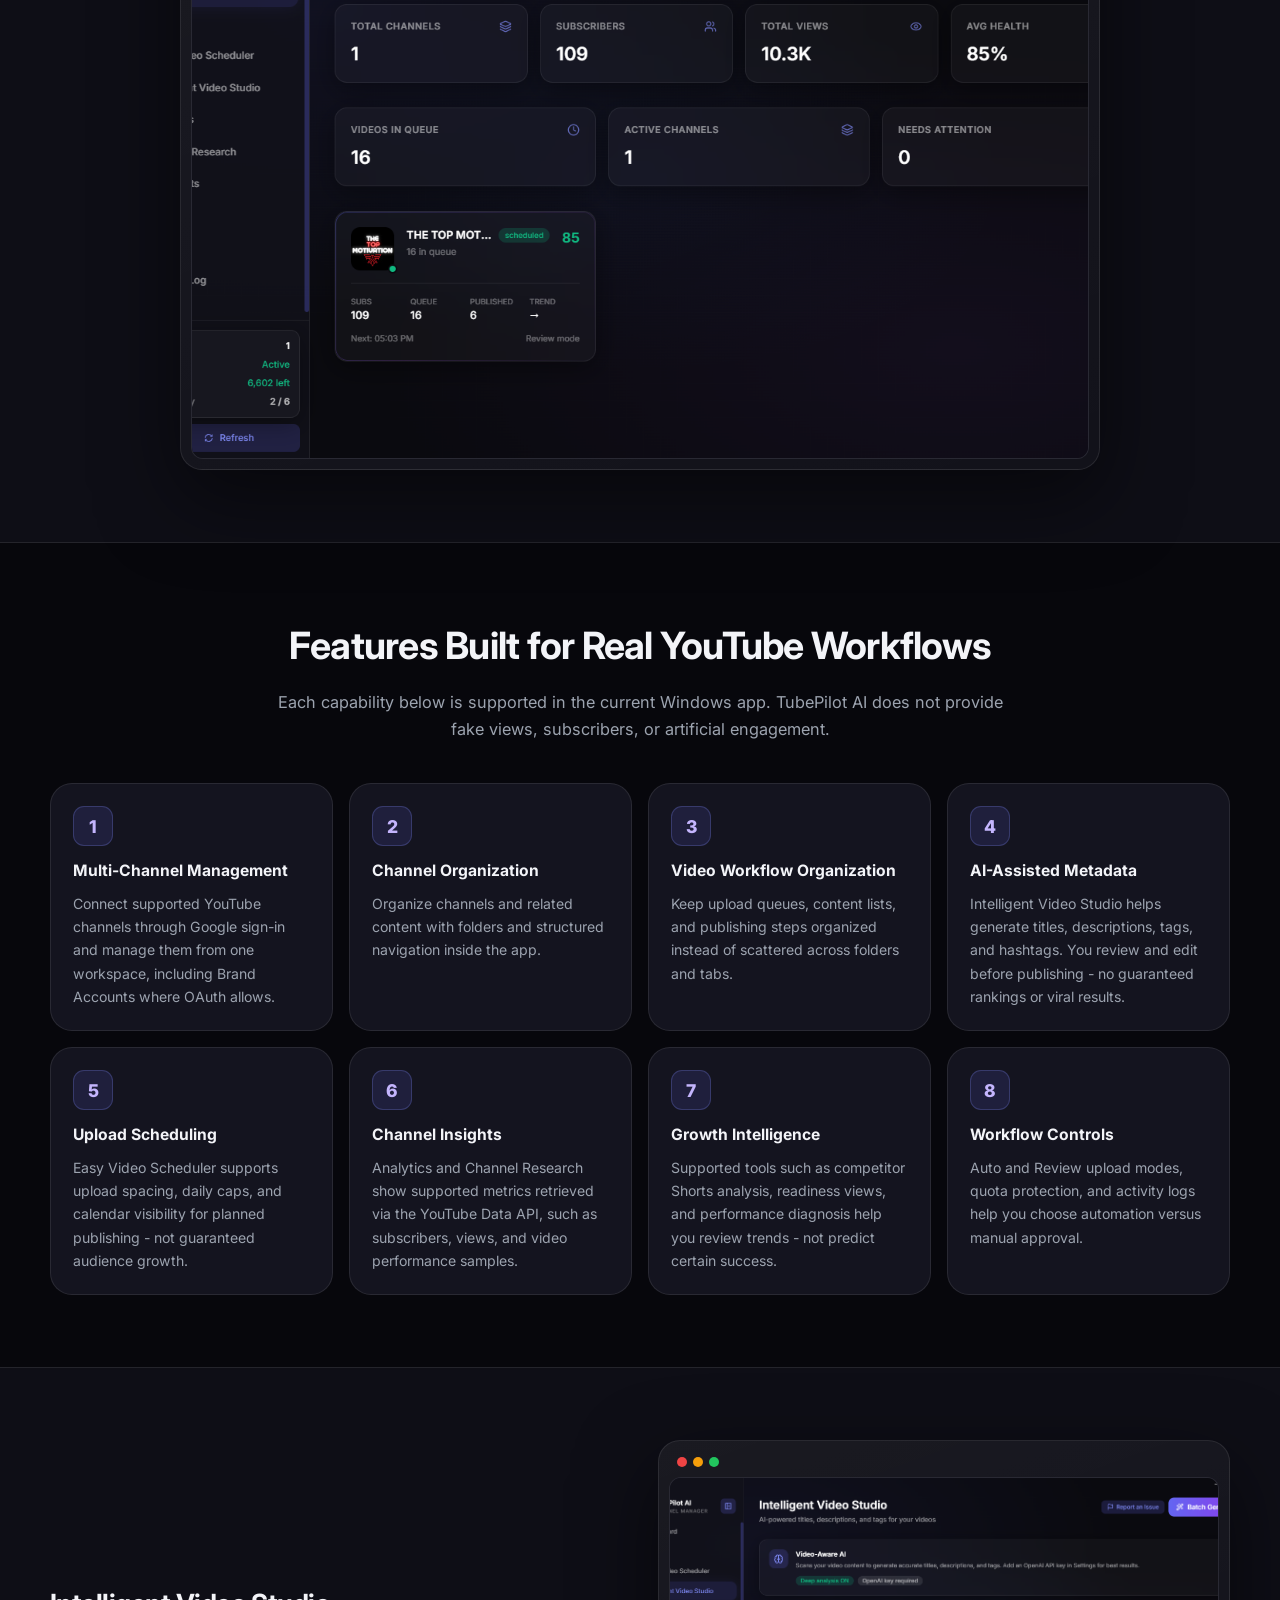
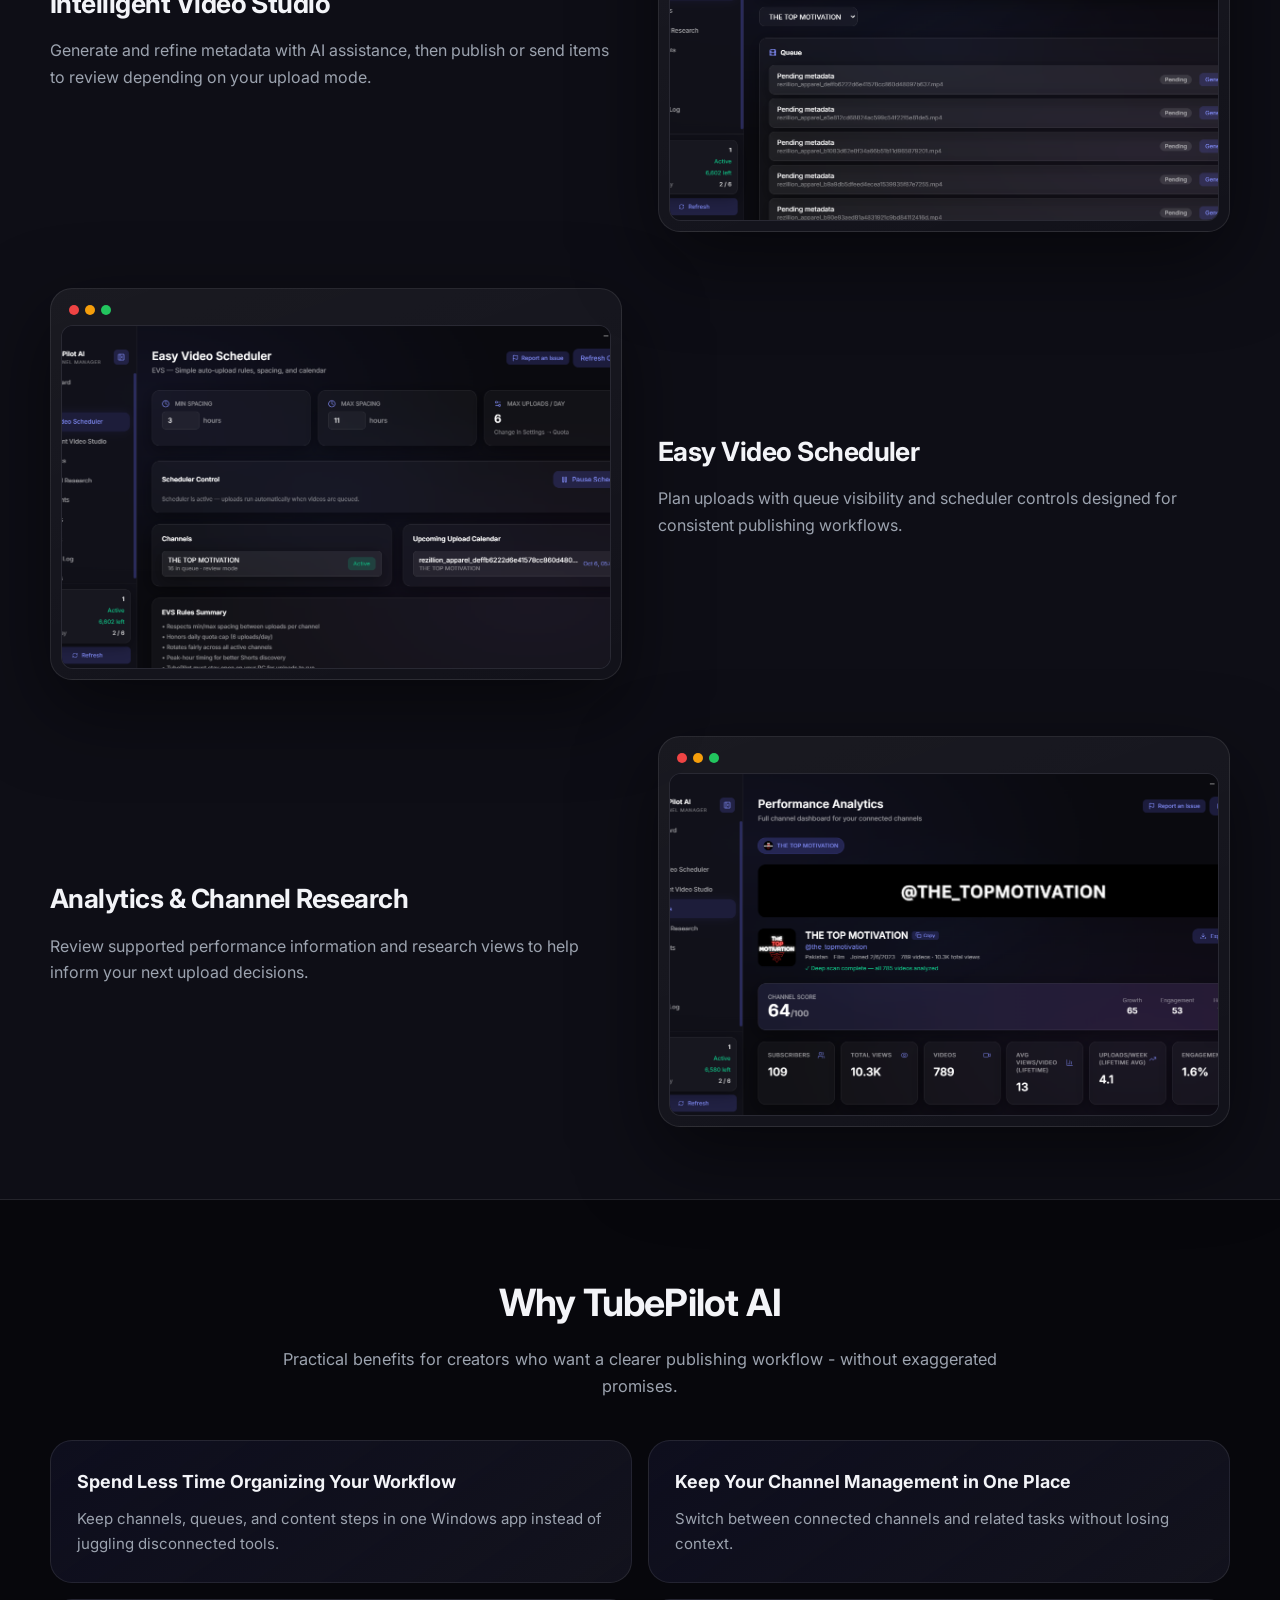
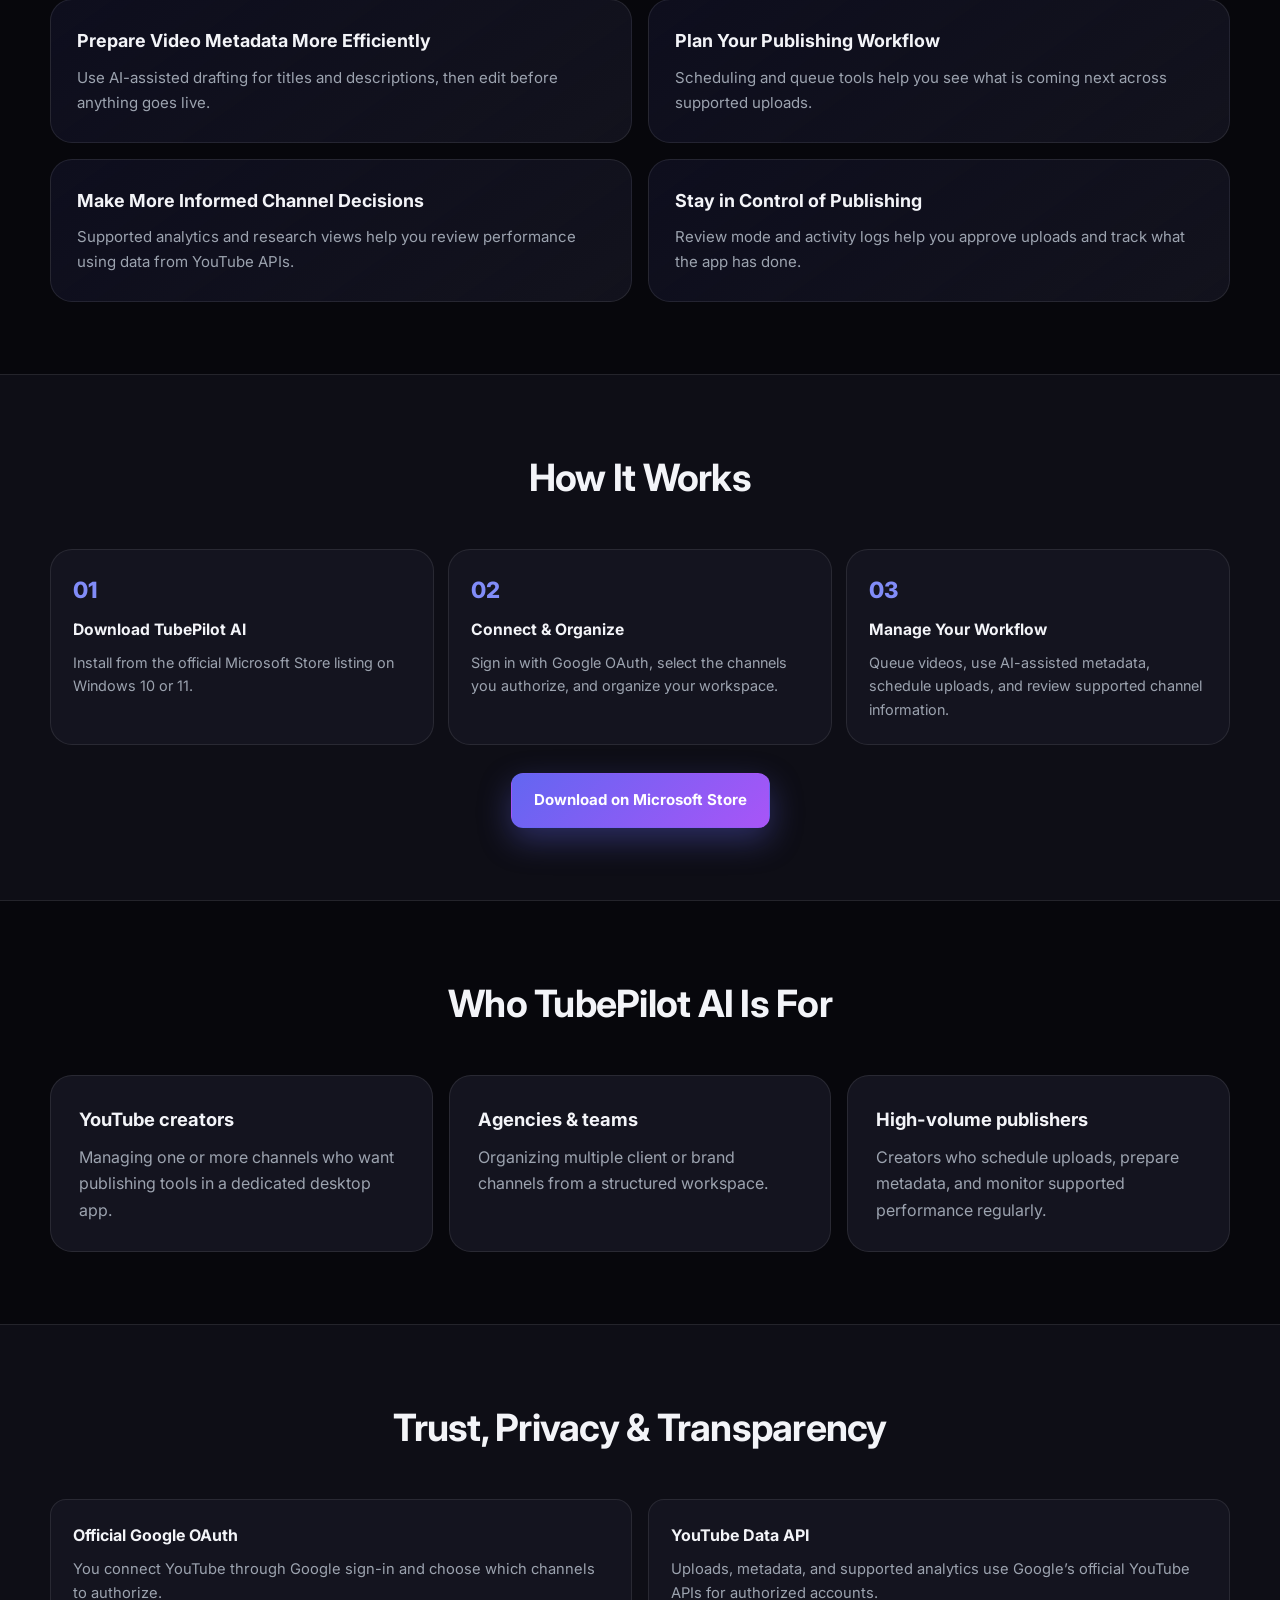
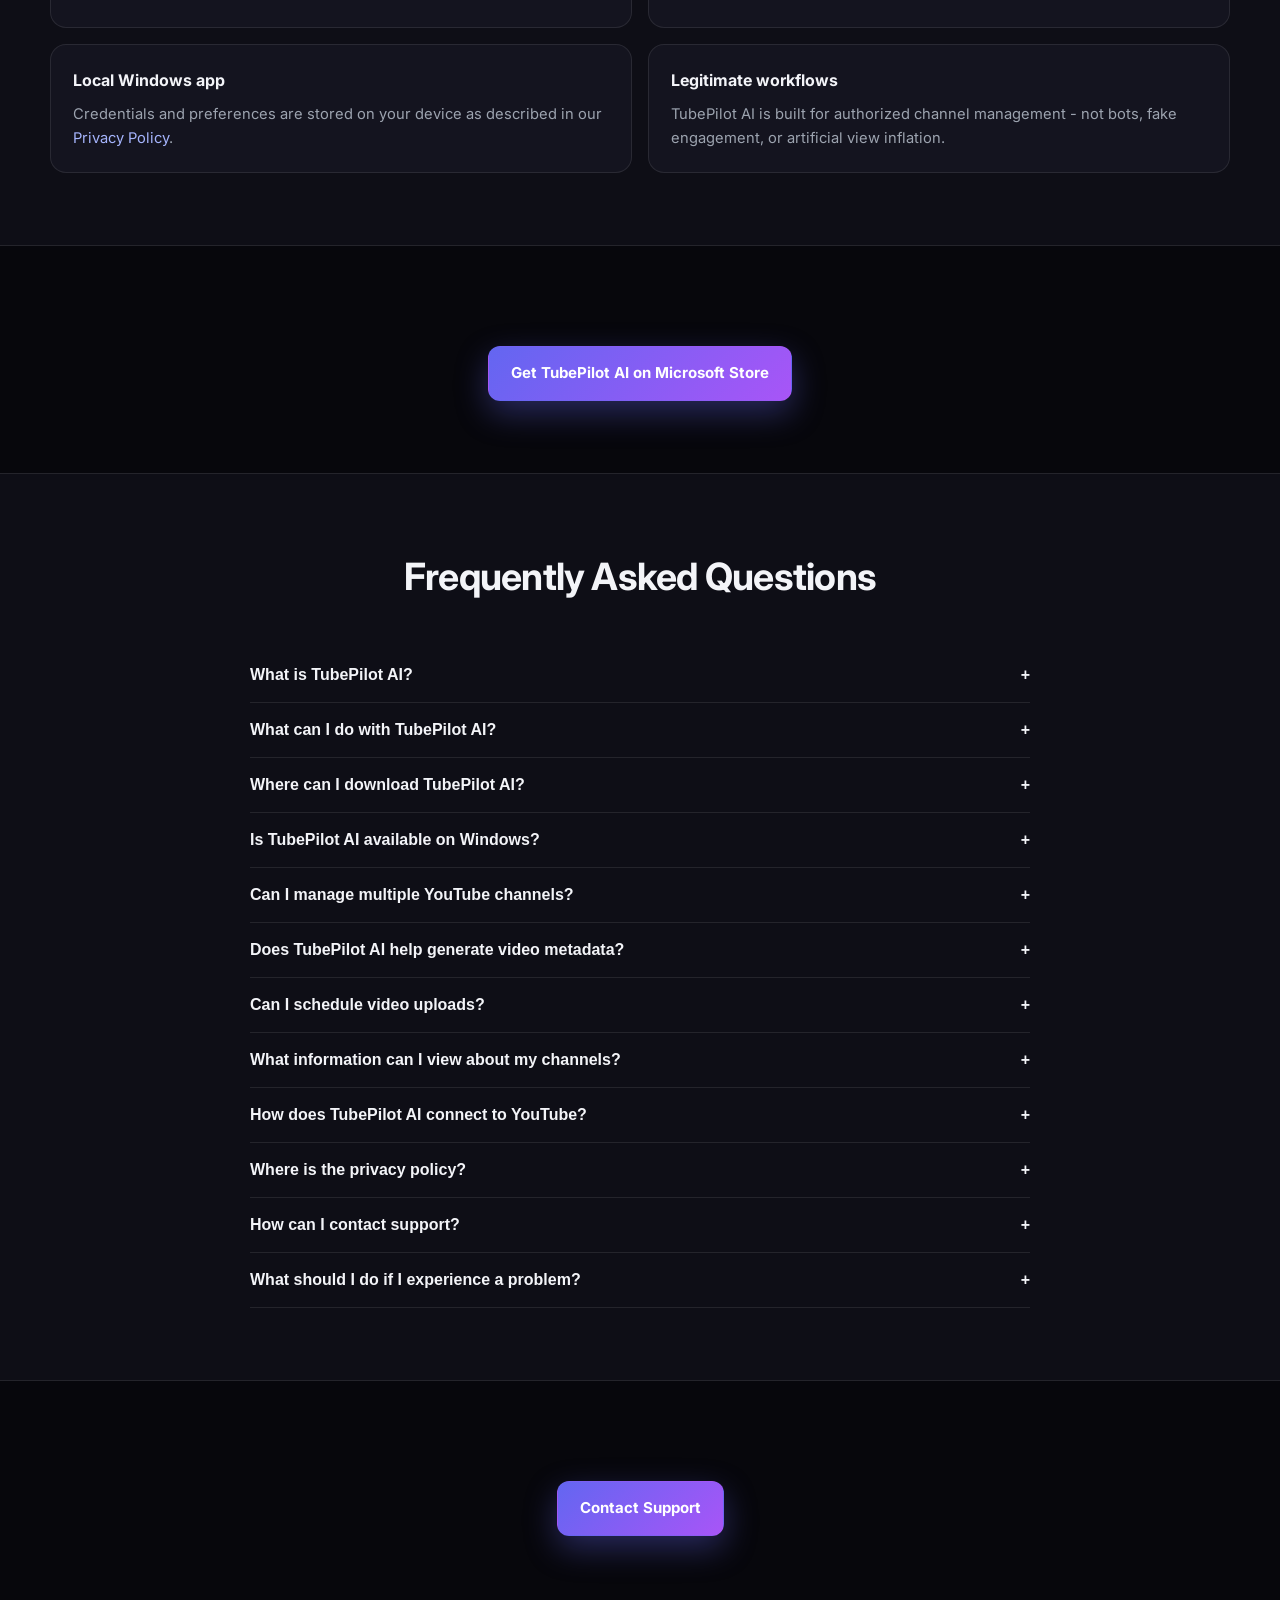
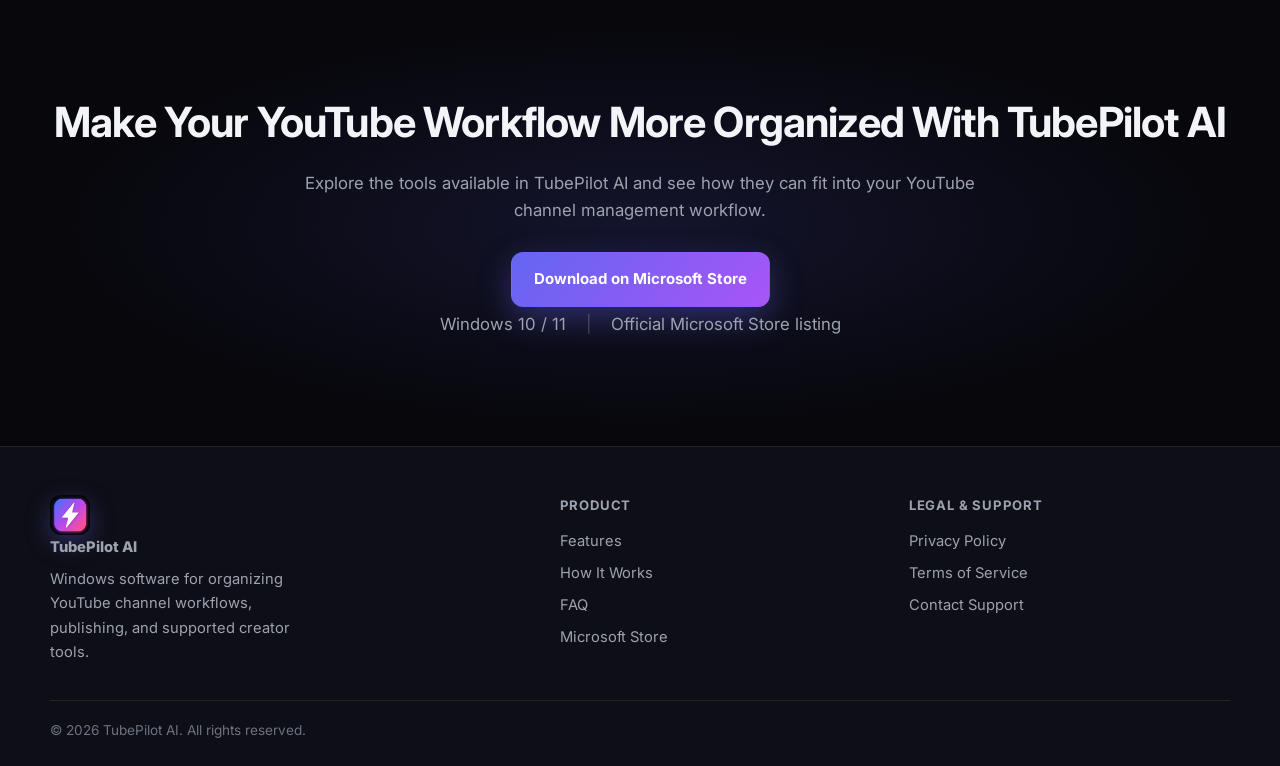
==== commit 0bc295bc: "Add files via upload" ====
--- a/index.html
+++ b/index.html
@@ -51,8 +51,10 @@
   overflow-x: hidden;
 }
 img { max-width: 100%; height: auto; display: block; }
-a { color: #a5b4fc; text-decoration: none; }
+a { color: #a5b4fc; text-decoration: none; pointer-events: auto; cursor: pointer; }
 a:hover { color: #c4b5fd; }
+.site-header, .site-nav, .site-footer, main { position: relative; z-index: 1; }
+a.email-cta, a.store-cta, .btn { pointer-events: auto; cursor: pointer; }
 
 .container { width: min(1180px, calc(100% - 32px)); margin-inline: auto; }
 
@@ -129,11 +131,27 @@
 .hero-grid {
   position: relative;
   display: grid;
-  grid-template-columns: 1fr 1fr;
-  gap: 40px;
+  grid-template-columns: minmax(0, 1.05fr) minmax(0, 0.95fr);
+  column-gap: 72px;
+  row-gap: 32px;
   align-items: center;
 }
-.hero-copy { min-width: 0; }
+.hero-copy { min-width: 0; padding-right: 16px; }
+.hero-visual-wrap { isolation: isolate; overflow: hidden; }
+.hero-reviews {
+  grid-column: 1 / -1;
+  margin-top: 8px;
+  padding-top: 28px;
+  border-top: 1px solid var(--border);
+}
+.hero-reviews-title {
+  font-size: 1.25rem;
+  font-weight: 700;
+  margin-bottom: 18px;
+  text-align: center;
+  letter-spacing: -0.02em;
+}
+.review-grid-hero { margin-top: 0; }
 .hero h1 { font-size: clamp(2rem, 4vw, 3.1rem); line-height: 1.08; letter-spacing: -0.03em; font-weight: 800; margin-bottom: 16px; }
 .hero p.lead { color: var(--muted); font-size: 1.08rem; max-width: 36rem; margin-bottom: 22px; }
 .hero-actions { display: flex; flex-wrap: wrap; gap: 12px; margin-bottom: 18px; }
@@ -269,8 +287,10 @@
 .footer-grid a, .footer-blurb { display: block; color: var(--muted); font-size: 0.92rem; margin-bottom: 8px; max-width: 280px; }
 .footer-bottom { border-top: 1px solid var(--border); padding-top: 18px; color: #6b7280; font-size: 0.85rem; }
 
-.reveal { opacity: 0; transform: translateY(16px); transition: opacity 0.6s ease, transform 0.6s ease; }
-.reveal.show { opacity: 1; transform: none; }
+.reveal { opacity: 1; transform: none; transition: opacity 0.6s ease, transform 0.6s ease; }
+.reveal.reveal-animate { opacity: 0; transform: translateY(16px); }
+.reveal.reveal-animate.show { opacity: 1; transform: none; }
+#reviews, #reviews .review-card, .hero-reviews, .hero-reviews .review-card { opacity: 1 !important; transform: none !important; }
 
 .legal { padding: 48px 0 80px; }
 .legal h1 { font-size: 2rem; margin-bottom: 8px; }
@@ -283,6 +303,9 @@
 .cta-row { text-align: center; margin-top: 28px; }
 
 @media (max-width: 1024px) {
+  .hero-grid { column-gap: 32px; grid-template-columns: 1fr; }
+  .hero-copy { padding-right: 0; }
+  .review-grid-hero { grid-template-columns: repeat(2, 1fr); }
   .site-nav a:not(.btn) { display: none; }
   .site-nav.open a:not(.btn) { display: block; }
   .hero-grid, .split, .benefits, .audience, .gallery, .trust-grid, .steps, .footer-grid { grid-template-columns: 1fr; }
@@ -467,6 +490,10 @@
   gap: 16px;
   margin-top: 8px;
 }
+.review-grid-hero {
+  grid-template-columns: repeat(5, 1fr);
+  gap: 14px;
+}
 .review-card {
   padding: 22px 20px;
   border-radius: var(--radius-lg);
@@ -491,8 +518,12 @@
   .review-card { animation: none; }
 }
 
+@media (max-width: 1200px) {
+  .review-grid-hero { grid-template-columns: repeat(3, 1fr); }
+}
 @media (max-width: 1024px) {
   .review-grid { grid-template-columns: repeat(2, 1fr); }
+  .review-grid-hero { grid-template-columns: repeat(2, 1fr); }
 }
 
 </style>
@@ -510,7 +541,7 @@
         <a href="#how-it-works">How It Works</a>
         <a href="#why">Why TubePilot AI</a>
         <a href="#faq">FAQ</a>
-        <a href="mailto:Team@tubepilotai.app?subject=TubePilot%20AI%20Support">Support</a>
+        <a href="#support">Support</a>
         <a class="btn btn-primary btn-sm nav-cta store-cta" href="https://apps.microsoft.com/detail/9MZR3WZD5DH2?hl=en-us&amp;gl=US&amp;ocid=pdpshare" target="_blank" rel="noopener noreferrer">Download for Windows</a>
       </nav>
     </div>
@@ -518,7 +549,7 @@
 
   <main>
     <section class="hero">
-      <div class="container hero-grid reveal">
+      <div class="container hero-grid">
         <div class="hero-copy">
           <div class="pill-row">
             <span class="pill">Microsoft Store</span>
@@ -538,51 +569,55 @@
           </div>
         </div>
         <div class="hero-visual-wrap">
-          <div class="float-cards" aria-label="Product benefit highlights">
-            <div class="float-card float-card-a">Organize your channels and publishing folders in one workspace.<span class="float-label">&mdash; Product benefit</span></div>
-            <div class="float-card float-card-b">Prepare titles, descriptions, and tags with AI-assisted tools.<span class="float-label">&mdash; Product benefit</span></div>
-            <div class="float-card float-card-c">Queue uploads and use supported scheduling controls.<span class="float-label">&mdash; Product benefit</span></div>
-            <div class="float-card float-card-d">Review supported analytics and channel research in the app.<span class="float-label">&mdash; Product benefit</span></div>
-          </div>
           <div class="hero-shot window">
             <div class="window-bar" aria-hidden="true"><span></span><span></span><span></span></div>
             <img src="screen-dashboard.png" width="1280" height="720" alt="TubePilot AI channel dashboard on Windows">
           </div>
         </div>
-      </div>
-    </section>
-
-    <section class="section reveal" id="reviews" aria-labelledby="reviews-heading">
-      <div class="container">
-        <div class="section-head">
-          <h2 id="reviews-heading">Creator Workflow Highlights</h2>
-          <p>How TubePilot AI helps you stay organized. These are product workflow highlights, not verified customer testimonials.</p>
-        </div>
-        <div class="review-grid">
-          <article class="review-card">
-            <p class="review-text">&ldquo;I can see every channel, queue, and scheduled upload without jumping between browser tabs.&rdquo;</p>
-            <p class="review-author">&mdash; Multi-channel workflow</p>
-          </article>
-          <article class="review-card">
-            <p class="review-text">&ldquo;AI-assisted titles and descriptions give me a starting point I can edit before anything goes live.&rdquo;</p>
-            <p class="review-author">&mdash; Metadata workflow</p>
-          </article>
-          <article class="review-card">
-            <p class="review-text">&ldquo;The scheduler makes it easier to plan upload spacing and daily caps in one place.&rdquo;</p>
-            <p class="review-author">&mdash; Publishing workflow</p>
-          </article>
-          <article class="review-card">
-            <p class="review-text">&ldquo;Analytics and channel research help me review performance with data from my authorized channels.&rdquo;</p>
-            <p class="review-author">&mdash; Insights workflow</p>
-          </article>
-          <article class="review-card">
-            <p class="review-text">&ldquo;Review upload mode lets me approve uploads instead of sending everything automatically.&rdquo;</p>
-            <p class="review-author">&mdash; Control workflow</p>
-          </article>
-          <article class="review-card">
-            <p class="review-text">&ldquo;Folders and queues keep long-running series organized the way my team expects.&rdquo;</p>
-            <p class="review-author">&mdash; Organization workflow</p>
-          </article>
+        <div class="hero-reviews" id="reviews" aria-labelledby="reviews-heading">
+          <h2 id="reviews-heading" class="hero-reviews-title">What creators are saying</h2>
+          <div class="review-grid review-grid-hero">
+            <article class="review-card review-card-float">
+              <p class="review-text">&ldquo;I can see every channel, queue, and scheduled upload without jumping between browser tabs.&rdquo;</p>
+              <p class="review-author">&mdash; Maria C.</p>
+            </article>
+            <article class="review-card review-card-float">
+              <p class="review-text">&ldquo;AI-assisted titles and descriptions give me a starting point I can edit before anything goes live.&rdquo;</p>
+              <p class="review-author">&mdash; James T.</p>
+            </article>
+            <article class="review-card review-card-float">
+              <p class="review-text">&ldquo;The scheduler makes it easier to plan upload spacing and daily caps in one place.&rdquo;</p>
+              <p class="review-author">&mdash; Priya S.</p>
+            </article>
+            <article class="review-card review-card-float">
+              <p class="review-text">&ldquo;Analytics and channel research help me review performance with data from my authorized channels.&rdquo;</p>
+              <p class="review-author">&mdash; Daniel R.</p>
+            </article>
+            <article class="review-card review-card-float">
+              <p class="review-text">&ldquo;Folders and queues keep our client channels organized without losing track of what is next.&rdquo;</p>
+              <p class="review-author">&mdash; Elena V.</p>
+            </article>
+            <article class="review-card review-card-float">
+              <p class="review-text">&ldquo;Review upload mode is exactly what I needed before anything publishes automatically.&rdquo;</p>
+              <p class="review-author">&mdash; Marcus L.</p>
+            </article>
+            <article class="review-card review-card-float">
+              <p class="review-text">&ldquo;Having metadata tools inside the same app as my upload queue saves a lot of back-and-forth.&rdquo;</p>
+              <p class="review-author">&mdash; Hannah K.</p>
+            </article>
+            <article class="review-card review-card-float">
+              <p class="review-text">&ldquo;The dashboard gives me a clear picture of subscribers, queues, and what needs attention today.&rdquo;</p>
+              <p class="review-author">&mdash; Omar N.</p>
+            </article>
+            <article class="review-card review-card-float">
+              <p class="review-text">&ldquo;Connecting channels through Google sign-in was straightforward, and I chose which accounts to link.&rdquo;</p>
+              <p class="review-author">&mdash; Sophie A.</p>
+            </article>
+            <article class="review-card review-card-float">
+              <p class="review-text">&ldquo;Activity logs help me see what the app did versus what I approved manually.&rdquo;</p>
+              <p class="review-author">&mdash; Ryan P.</p>
+            </article>
+          </div>
         </div>
       </div>
     </section>
@@ -699,14 +734,9 @@
       </div>
     </section>
 
-    <section class="section reveal" id="download">
-      <div class="container">
-        <div class="offer-panel">
-          <h2>Get TubePilot AI on Microsoft Store</h2>
-          <p>TubePilot AI runs on Windows 10 and Windows 11. Pricing is shown on the Microsoft Store listing and may change - verify there before purchase.</p>
-          <a class="btn btn-primary store-cta" href="https://apps.microsoft.com/detail/9MZR3WZD5DH2?hl=en-us&amp;gl=US&amp;ocid=pdpshare" target="_blank" rel="noopener noreferrer">Get TubePilot AI on Microsoft Store</a>
-          <p class="note">We do not display unverified promotional prices on this website. The Store page is the source of truth for current offers.</p>
-        </div>
+    <section class="section" id="download">
+      <div class="container cta-row">
+        <a class="btn btn-primary store-cta" href="https://apps.microsoft.com/detail/9MZR3WZD5DH2?hl=en-us&amp;gl=US&amp;ocid=pdpshare" target="_blank" rel="noopener noreferrer">Get TubePilot AI on Microsoft Store</a>
       </div>
     </section>
 
@@ -724,20 +754,15 @@
           <div class="faq-item"><button class="faq-q" type="button" aria-expanded="false">What information can I view about my channels? <span aria-hidden="true">+</span></button><div class="faq-a">Supported dashboard, analytics, and Channel Research views show metrics retrieved via the YouTube Data API, subject to API availability and quota.</div></div>
           <div class="faq-item"><button class="faq-q" type="button" aria-expanded="false">How does TubePilot AI connect to YouTube? <span aria-hidden="true">+</span></button><div class="faq-a">Through official Google OAuth in your browser. You authorize access for channels you select. Revoke access anytime in Google Account permissions.</div></div>
           <div class="faq-item"><button class="faq-q" type="button" aria-expanded="false">Where is the privacy policy? <span aria-hidden="true">+</span></button><div class="faq-a"><a href="privacy.html">Privacy Policy</a> and <a href="terms.html">Terms of Service</a>.</div></div>
-          <div class="faq-item"><button class="faq-q" type="button" aria-expanded="false">How can I contact support? <span aria-hidden="true">+</span></button><div class="faq-a">Email <a class="email-cta" href="mailto:Team@tubepilotai.app?subject=TubePilot%20AI%20Support">Team@tubepilotai.app</a> or use the in-app Support page.</div></div>
+          <div class="faq-item"><button class="faq-q" type="button" aria-expanded="false">How can I contact support? <span aria-hidden="true">+</span></button><div class="faq-a"><a class="btn btn-primary email-cta" href="mailto:Team@tubepilotai.app?subject=TubePilot%20AI%20Support">Contact Support</a></div></div>
           <div class="faq-item"><button class="faq-q" type="button" aria-expanded="false">What should I do if I experience a problem? <span aria-hidden="true">+</span></button><div class="faq-a">Contact support with steps to reproduce the issue. Include your app version from Settings and whether YouTube API quota or OAuth may be involved.</div></div>
         </div>
       </div>
     </section>
 
-    <section class="section reveal" id="support">
-      <div class="container">
-        <div class="support-block">
-          <h2>Support</h2>
-          <p>Questions about TubePilot AI, Microsoft Store licensing, or YouTube connection issues?</p>
-          <a class="btn btn-primary email-cta" href="mailto:Team@tubepilotai.app?subject=TubePilot%20AI%20Support">Contact Support</a>
-          <a class="email-link email-cta" href="mailto:Team@tubepilotai.app?subject=TubePilot%20AI%20Support">Team@tubepilotai.app</a>
-        </div>
+    <section class="section" id="support">
+      <div class="container cta-row">
+        <a class="btn btn-primary email-cta" href="mailto:Team@tubepilotai.app?subject=TubePilot%20AI%20Support">Contact Support</a>
       </div>
     </section>
 
@@ -794,10 +819,18 @@
       menu.setAttribute('aria-label', open ? 'Close menu' : 'Open menu')
     })
     nav.querySelectorAll('a').forEach((a) => {
-      a.addEventListener('click', () => {
+      a.addEventListener('click', (ev) => {
         nav.classList.remove('open')
         menu.setAttribute('aria-expanded', 'false')
         menu.setAttribute('aria-label', 'Open menu')
+        if (a.getAttribute('href') && a.getAttribute('href').charAt(0) === '#') {
+          const id = a.getAttribute('href').slice(1)
+          const target = document.getElementById(id)
+          if (target) {
+            ev.preventDefault()
+            target.scrollIntoView({ behavior: 'smooth', block: 'start' })
+          }
+        }
       })
     })
   }
@@ -822,6 +855,10 @@
 
   const reducedMotion = window.matchMedia('(prefers-reduced-motion: reduce)').matches
   const els = document.querySelectorAll('.reveal')
+  els.forEach((el) => {
+    if (el.closest('#reviews') || el.id === 'reviews') return
+    el.classList.add('reveal-animate')
+  })
   if (!reducedMotion && 'IntersectionObserver' in window) {
     const io = new IntersectionObserver(
       (entries) => {
@@ -834,7 +871,12 @@
       },
       { threshold: 0.08 }
     )
-    els.forEach((el) => io.observe(el))
+    els.forEach((el) => {
+      if (el.classList.contains('reveal-animate')) io.observe(el)
+    })
+    window.setTimeout(() => {
+      els.forEach((el) => el.classList.add('show'))
+    }, 1200)
   } else {
     els.forEach((el) => el.classList.add('show'))
   }
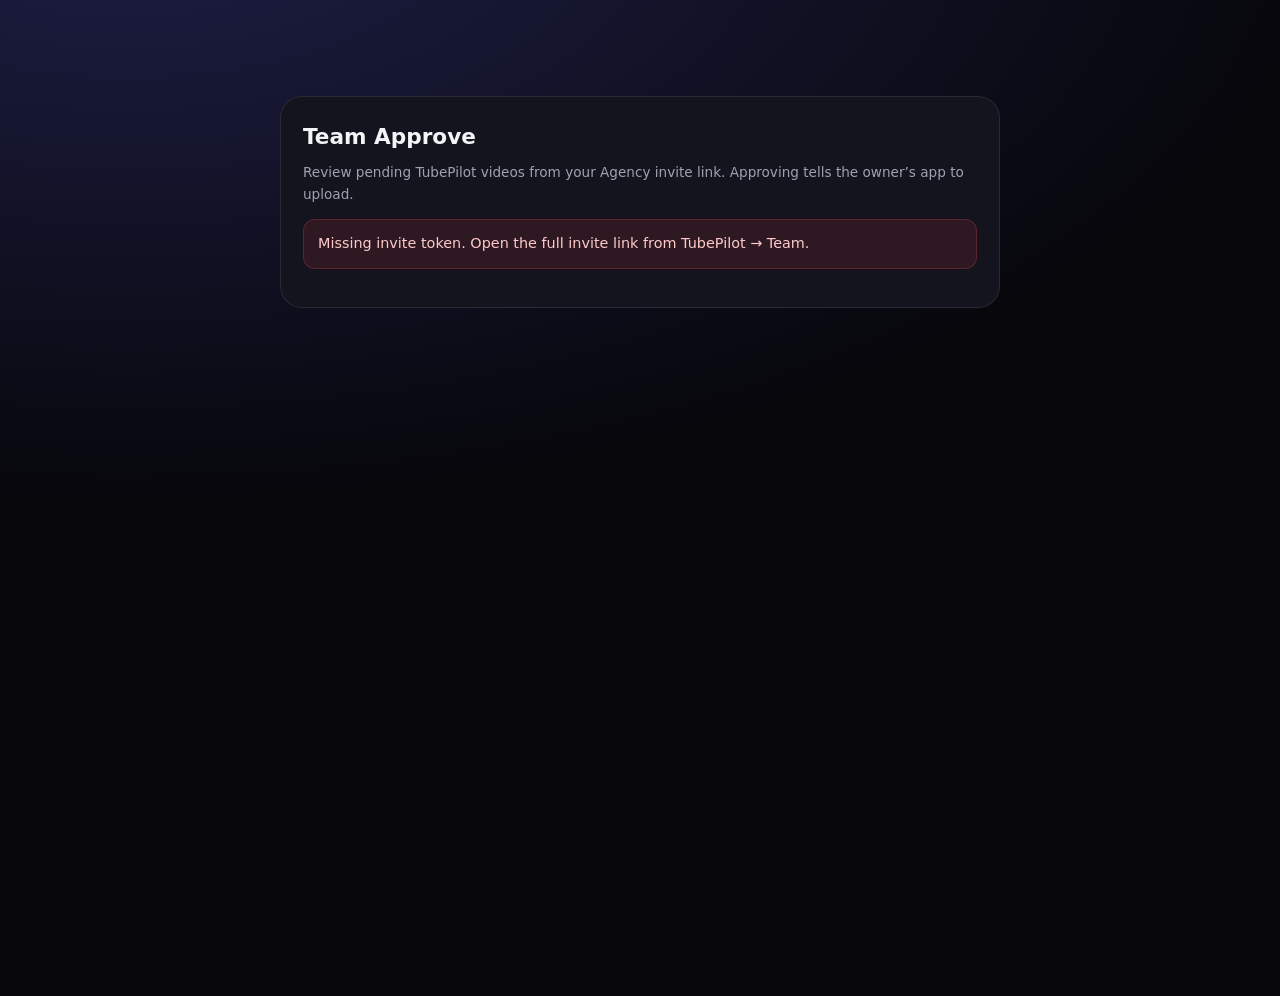
==== commit f2999b71: "Add files via upload" ====
--- a/index.html
+++ b/index.html
@@ -1,898 +1,41 @@
-<!DOCTYPE html>
-<html lang="en">
-<head>
-  <meta charset="UTF-8">
-  <meta name="viewport" content="width=device-width, initial-scale=1.0">
-  <title>TubePilot AI | YouTube Channel Management for Windows</title>
-  <meta name="description" content="Discover TubePilot AI, a Windows application that helps YouTube creators organize channel workflows with supported tools for video publishing, scheduling, AI-assisted metadata, and channel insights.">
-  <link rel="canonical" href="https://tubepilotai.app/">
-  <meta property="og:type" content="website">
-  <meta property="og:title" content="TubePilot AI | YouTube Channel Management for Windows">
-  <meta property="og:description" content="Organize YouTube channels, publishing queues, and supported creator tools from one Windows app on the Microsoft Store.">
-  <meta property="og:url" content="https://tubepilotai.app/">
-  <meta property="og:image" content="https://tubepilotai.app/screen-dashboard.png">
-  <meta name="twitter:card" content="summary_large_image">
-  <meta name="twitter:title" content="TubePilot AI">
-  <meta name="twitter:description" content="YouTube channel management for Windows on the Microsoft Store.">
-  <meta name="twitter:image" content="https://tubepilotai.app/screen-dashboard.png">
-  <link rel="icon" href="favicon.png" type="image/png" sizes="32x32">
-  <link rel="apple-touch-icon" href="app-icon.png">
-  <link rel="manifest" href="site.webmanifest">
-  <link rel="preconnect" href="https://fonts.googleapis.com">
-  <link rel="preconnect" href="https://fonts.gstatic.com" crossorigin>
-  <link href="https://fonts.googleapis.com/css2?family=Inter:wght@400;500;600;700;800&display=swap" rel="stylesheet">
-  <script type="application/ld+json">
-  {"@context":"https://schema.org","@type":"SoftwareApplication","name":"TubePilot AI","operatingSystem":"Windows 10, Windows 11","applicationCategory":"BusinessApplication","description":"Windows desktop app for YouTube channel organization, upload queues, scheduling, AI-assisted metadata, and supported channel insights.","downloadUrl":"https://apps.microsoft.com/detail/9MZR3WZD5DH2","offers":{"@type":"Offer","url":"https://apps.microsoft.com/detail/9MZR3WZD5DH2"}}
-  </script>
-<style id="site-inline">
-:root {
-  --bg: #07070c;
-  --bg-2: #0e0e16;
-  --card: #14141f;
-  --border: rgba(255, 255, 255, 0.09);
-  --text: #f3f4f8;
-  --muted: #9ca3af;
-  --accent: #6366f1;
-  --accent-2: #a855f7;
-  --glow: rgba(99, 102, 241, 0.35);
-  --radius: 16px;
-  --radius-lg: 22px;
-  --header-h: 72px;
-}
-
-*, *::before, *::after { box-sizing: border-box; margin: 0; padding: 0; }
-html { scroll-behavior: smooth; scroll-padding-top: calc(var(--header-h) + 12px); }
-body {
-  font-family: Inter, "Segoe UI", system-ui, sans-serif;
-  background: var(--bg);
-  color: var(--text);
-  line-height: 1.65;
-  -webkit-font-smoothing: antialiased;
-  overflow-x: hidden;
-}
-img { max-width: 100%; height: auto; display: block; }
-a { color: #a5b4fc; text-decoration: none; pointer-events: auto; cursor: pointer; }
-a:hover { color: #c4b5fd; }
-.site-header, .site-nav, .site-footer, main { position: relative; z-index: 1; }
-a.email-cta, a.store-cta, .btn { pointer-events: auto; cursor: pointer; }
-
-.container { width: min(1180px, calc(100% - 32px)); margin-inline: auto; }
-
-.site-header {
-  position: fixed; inset: 0 0 auto; z-index: 200; height: var(--header-h);
-  transition: height 0.25s, background 0.25s, backdrop-filter 0.25s, border-color 0.25s;
-  border-bottom: 1px solid transparent;
-}
-.site-header.is-scrolled {
-  height: 60px;
-  background: rgba(7, 7, 12, 0.92);
-  backdrop-filter: blur(14px);
-  border-color: var(--border);
-}
-.header-inner {
-  height: 100%;
-  display: flex;
-  align-items: center;
-  justify-content: space-between;
-  gap: 12px;
-  min-width: 0;
-}
-
-.brand {
-  display: flex; align-items: center; gap: 10px; color: var(--text);
-  font-weight: 800; font-size: 1rem; flex-shrink: 0;
-}
-.brand img { width: 40px; height: 40px; border-radius: 11px; box-shadow: 0 8px 24px var(--glow); }
-
-.site-nav {
-  display: flex; align-items: center; gap: 18px; flex-wrap: nowrap; min-width: 0;
-}
-.site-nav a:not(.btn) { color: var(--muted); font-size: 0.88rem; font-weight: 500; white-space: nowrap; }
-.site-nav a:not(.btn):hover { color: var(--text); }
-.nav-cta { flex-shrink: 0; white-space: nowrap; }
-
-.menu-btn {
-  display: none; border: 1px solid var(--border); background: var(--card);
-  color: var(--text); border-radius: 10px; padding: 8px 12px; cursor: pointer; flex-shrink: 0;
-}
-
-.btn {
-  display: inline-flex; align-items: center; justify-content: center; gap: 8px;
-  padding: 14px 22px; border-radius: 12px; font-weight: 700; font-size: 0.94rem;
-  border: 1px solid transparent; transition: transform 0.2s, box-shadow 0.2s, background 0.2s;
-}
-.btn:hover { transform: translateY(-1px); }
-.btn-primary { background: linear-gradient(135deg, var(--accent), var(--accent-2)); color: #fff; box-shadow: 0 12px 32px var(--glow); }
-.btn-primary:hover { color: #fff; }
-.btn-ghost { background: rgba(255,255,255,0.04); border-color: var(--border); color: var(--text); }
-.btn-ghost:hover { background: rgba(255,255,255,0.07); color: var(--text); }
-.btn-sm { padding: 10px 14px; font-size: 0.82rem; }
-
-main { padding-top: var(--header-h); }
-.section { padding: 72px 0; }
-.section-muted { background: var(--bg-2); border-block: 1px solid var(--border); }
-.section-head { text-align: center; max-width: 740px; margin: 0 auto 40px; }
-.section-head h2 { font-size: clamp(1.75rem, 3vw, 2.35rem); letter-spacing: -0.02em; margin-bottom: 12px; }
-.section-head p { color: var(--muted); font-size: 1.02rem; }
-
-.pill-row { display: flex; flex-wrap: wrap; gap: 8px; margin-bottom: 20px; }
-.pill {
-  padding: 6px 12px; border-radius: 999px; font-size: 0.76rem; font-weight: 600;
-  background: rgba(99,102,241,0.12); border: 1px solid rgba(129,140,248,0.28); color: #c4b5fd;
-}
-
-.hero { padding: 56px 0 72px; position: relative; overflow-x: clip; overflow-y: visible; }
-.hero::before {
-  content: ""; position: absolute; inset: -30% -20% auto; height: 80%;
-  background: radial-gradient(ellipse at 25% 15%, rgba(99,102,241,0.22), transparent 55%),
-              radial-gradient(ellipse at 85% 20%, rgba(168,85,247,0.16), transparent 50%);
-  pointer-events: none;
-}
-.hero-grid {
-  position: relative;
-  display: grid;
-  grid-template-columns: minmax(0, 1.05fr) minmax(0, 0.95fr);
-  column-gap: 72px;
-  row-gap: 32px;
-  align-items: center;
-}
-.hero-copy { min-width: 0; padding-right: 16px; }
-.hero-visual-wrap { isolation: isolate; overflow: hidden; }
-.hero-reviews {
-  grid-column: 1 / -1;
-  margin-top: 8px;
-  padding-top: 28px;
-  border-top: 1px solid var(--border);
-}
-.hero-reviews-title {
-  font-size: 1.25rem;
-  font-weight: 700;
-  margin-bottom: 18px;
-  text-align: center;
-  letter-spacing: -0.02em;
-}
-.review-grid-hero { margin-top: 0; }
-.hero h1 { font-size: clamp(2rem, 4vw, 3.1rem); line-height: 1.08; letter-spacing: -0.03em; font-weight: 800; margin-bottom: 16px; }
-.hero p.lead { color: var(--muted); font-size: 1.08rem; max-width: 36rem; margin-bottom: 22px; }
-.hero-actions { display: flex; flex-wrap: wrap; gap: 12px; margin-bottom: 18px; }
-.trust-line { display: flex; flex-wrap: wrap; gap: 10px 20px; font-size: 0.84rem; color: var(--muted); line-height: 1.5; }
-.trust-line span { display: inline-flex; align-items: center; }
-.trust-line span + span::before { content: "|"; margin-right: 20px; color: rgba(255,255,255,0.2); }
-
-.window {
-  border-radius: var(--radius-lg); border: 1px solid var(--border);
-  background: linear-gradient(160deg, rgba(255,255,255,0.05), rgba(255,255,255,0.02));
-  box-shadow: 0 28px 80px rgba(0,0,0,0.5); padding: 10px;
-  min-width: 0;
-}
-.window-bar { display: flex; gap: 6px; padding: 6px 8px 10px; }
-.window-bar span { width: 10px; height: 10px; border-radius: 50%; background: rgba(255,255,255,0.15); }
-.window-bar span:nth-child(1) { background: #ef4444; }
-.window-bar span:nth-child(2) { background: #f59e0b; }
-.window-bar span:nth-child(3) { background: #22c55e; }
-.window img {
-  border-radius: 12px; border: 1px solid var(--border); width: 100%;
-  aspect-ratio: 16 / 10;
-  object-fit: cover;
-  object-position: top center;
-  background: var(--card);
-}
-
-.hero-shot, .showcase-shot { max-width: 100%; }
-
-.feature-chips {
-  list-style: none;
-  display: flex;
-  flex-wrap: wrap;
-  justify-content: center;
-  gap: 10px;
-  margin: 0 auto 28px;
-  max-width: 900px;
-  padding: 0;
-}
-.feature-chips li {
-  padding: 10px 16px;
-  border-radius: 999px;
-  font-size: 0.85rem;
-  font-weight: 600;
-  background: var(--card);
-  border: 1px solid var(--border);
-  color: var(--text);
-}
-.showcase-shot { max-width: 920px; margin: 0 auto; }
-
-.benefits { display: grid; grid-template-columns: repeat(3, 1fr); gap: 16px; }
-.benefit {
-  padding: 24px; border-radius: var(--radius-lg); background: var(--card); border: 1px solid var(--border);
-  transition: transform 0.25s, border-color 0.25s, box-shadow 0.25s;
-}
-.benefit:hover { transform: translateY(-3px); border-color: rgba(99,102,241,0.35); box-shadow: 0 16px 40px rgba(0,0,0,0.35); }
-.benefit .tag { font-size: 0.72rem; letter-spacing: 0.08em; font-weight: 800; color: #a5b4fc; margin-bottom: 10px; }
-.benefit h3 { font-size: 1.05rem; margin-bottom: 8px; }
-.benefit p { color: var(--muted); font-size: 0.94rem; }
-
-.split {
-  display: grid;
-  grid-template-columns: 1fr 1fr;
-  gap: 36px;
-  align-items: center;
-  margin-bottom: 56px;
-}
-.split:last-of-type { margin-bottom: 0; }
-.split.reverse .copy { order: 2; }
-.split.reverse .visual { order: 1; }
-.split .copy { min-width: 0; }
-.split .visual { min-width: 0; }
-.split h3 { font-size: 1.65rem; letter-spacing: -0.02em; margin-bottom: 12px; }
-.split p { color: var(--muted); }
-
-.audience { display: grid; grid-template-columns: repeat(3, 1fr); gap: 16px; }
-.aud-card { padding: 28px; border-radius: var(--radius-lg); background: var(--card); border: 1px solid var(--border); }
-.aud-card h3 { margin-bottom: 10px; font-size: 1.15rem; }
-.aud-card p { color: var(--muted); }
-
-.gallery { display: grid; grid-template-columns: repeat(3, 1fr); gap: 14px; }
-.gallery figure {
-  border-radius: var(--radius); overflow: hidden; border: 1px solid var(--border);
-  background: var(--card); display: flex; flex-direction: column;
-}
-.gallery-img {
-  aspect-ratio: 16 / 10;
-  background: var(--bg-2);
-  overflow: hidden;
-}
-.gallery-img img {
-  width: 100%; height: 100%;
-  object-fit: cover;
-  object-position: top center;
-}
-.gallery figcaption {
-  padding: 12px 14px; font-size: 0.82rem; color: var(--muted); font-weight: 600;
-  border-top: 1px solid var(--border);
-}
-
-.trust-grid { display: grid; grid-template-columns: repeat(2, 1fr); gap: 16px; }
-.trust-card { padding: 22px; border-radius: var(--radius); background: var(--card); border: 1px solid var(--border); }
-.trust-card h4 { margin-bottom: 8px; }
-.trust-card p { color: var(--muted); font-size: 0.92rem; }
-
-.steps { display: grid; grid-template-columns: repeat(4, 1fr); gap: 14px; }
-.step { padding: 22px; border-radius: var(--radius-lg); background: var(--card); border: 1px solid var(--border); }
-.step .n { font-size: 1.4rem; font-weight: 800; color: #818cf8; margin-bottom: 8px; }
-.step h4 { margin-bottom: 8px; font-size: 0.98rem; }
-.step p { color: var(--muted); font-size: 0.9rem; }
-
-.faq { max-width: 780px; margin: 0 auto; }
-.faq-item { border-bottom: 1px solid var(--border); }
-.faq-q {
-  width: 100%; text-align: left; background: none; border: none; color: var(--text);
-  padding: 18px 0; font-size: 1rem; font-weight: 600; cursor: pointer;
-  display: flex; justify-content: space-between; gap: 12px;
-}
-.faq-a { max-height: 0; overflow: hidden; transition: max-height 0.35s ease; color: var(--muted); font-size: 0.94rem; }
-.faq-item.open .faq-a { max-height: 280px; padding-bottom: 16px; }
-
-.cta-band {
-  text-align: center; padding: 80px 0; position: relative; overflow: hidden;
-  background: radial-gradient(ellipse at center, rgba(99,102,241,0.14), transparent 65%);
-}
-.cta-band h2 { font-size: clamp(1.85rem, 4vw, 2.6rem); letter-spacing: -0.02em; margin-bottom: 14px; }
-.cta-band p { color: var(--muted); max-width: 680px; margin: 0 auto 28px; font-size: 1.05rem; line-height: 1.6; }
-.cta-band .btn { margin-bottom: 4px; }
-.cta-trust { justify-content: center; margin-top: 20px; }
-
-.site-footer { border-top: 1px solid var(--border); background: var(--bg-2); padding: 48px 0 24px; }
-.footer-grid { display: grid; grid-template-columns: 1.5fr 1fr 1fr; gap: 28px; margin-bottom: 28px; }
-.footer-grid h4 { font-size: 0.82rem; text-transform: uppercase; letter-spacing: 0.06em; color: var(--muted); margin-bottom: 12px; }
-.footer-grid a, .footer-blurb { display: block; color: var(--muted); font-size: 0.92rem; margin-bottom: 8px; max-width: 280px; }
-.footer-bottom { border-top: 1px solid var(--border); padding-top: 18px; color: #6b7280; font-size: 0.85rem; }
-
-.reveal { opacity: 1; transform: none; transition: opacity 0.6s ease, transform 0.6s ease; }
-.reveal.reveal-animate { opacity: 0; transform: translateY(16px); }
-.reveal.reveal-animate.show { opacity: 1; transform: none; }
-#reviews, #reviews .review-card, .hero-reviews, .hero-reviews .review-card { opacity: 1 !important; transform: none !important; }
-
-.legal { padding: 48px 0 80px; }
-.legal h1 { font-size: 2rem; margin-bottom: 8px; }
-.legal .meta { color: var(--muted); margin-bottom: 28px; }
-.legal h2 { margin: 28px 0 10px; font-size: 1.2rem; }
-.legal p, .legal li { color: #d1d5db; margin-bottom: 10px; }
-.legal ul { margin-left: 1.2rem; }
-.narrow { max-width: 780px; }
-
-.cta-row { text-align: center; margin-top: 28px; }
-
-@media (max-width: 1024px) {
-  .hero-grid { column-gap: 32px; grid-template-columns: 1fr; }
-  .hero-copy { padding-right: 0; }
-  .review-grid-hero { grid-template-columns: repeat(2, 1fr); }
-  .site-nav a:not(.btn) { display: none; }
-  .site-nav.open a:not(.btn) { display: block; }
-  .hero-grid, .split, .benefits, .audience, .gallery, .trust-grid, .steps, .footer-grid { grid-template-columns: 1fr; }
-  .split.reverse .copy, .split.reverse .visual { order: unset; }
-  .menu-btn { display: inline-flex; }
-  .site-nav {
-    position: fixed; top: 60px; left: 16px; right: 16px; flex-direction: column; align-items: stretch;
-    background: rgba(14,14,22,0.98); border: 1px solid var(--border); border-radius: var(--radius);
-    padding: 8px; display: none; gap: 0;
-  }
-  .site-nav.open { display: flex; }
-  .site-nav a { padding: 12px 14px; }
-  .site-nav .nav-cta { margin: 8px; }
-}
-
-@media (max-width: 640px) {
-  .section { padding: 56px 0; }
-  .brand span { font-size: 0.92rem; }
-  .btn-sm { padding: 9px 12px; font-size: 0.78rem; }
-}
-
-/* Hero visual + floating benefit cards (not customer testimonials) */
-.hero-visual-wrap { position: relative; min-width: 0; }
-.float-cards {
-  position: absolute;
-  inset: -8% -6% -8% -6%;
-  pointer-events: none;
-  z-index: 2;
-}
-.float-card {
-  position: absolute;
-  max-width: 220px;
-  padding: 14px 16px;
-  border-radius: 14px;
-  background: rgba(20, 20, 31, 0.92);
-  border: 1px solid rgba(129, 140, 248, 0.22);
-  box-shadow: 0 18px 48px rgba(0, 0, 0, 0.45);
-  font-size: 0.82rem;
-  line-height: 1.45;
-  color: var(--text);
-  backdrop-filter: blur(10px);
-  animation: floatY 7s ease-in-out infinite;
-}
-.float-card .float-label {
-  display: block;
-  margin-top: 8px;
-  font-size: 0.72rem;
-  font-weight: 600;
-  color: #a5b4fc;
-  letter-spacing: 0.04em;
-  text-transform: uppercase;
-}
-.float-card-a { top: 6%; left: -4%; animation-delay: 0s; }
-.float-card-b { top: 38%; right: -6%; animation-delay: 1.2s; }
-.float-card-c { bottom: 14%; left: 0; animation-delay: 2.4s; }
-.float-card-d { bottom: 8%; right: 4%; animation-delay: 0.6s; }
-@keyframes floatY {
-  0%, 100% { transform: translateY(0); }
-  50% { transform: translateY(-10px); }
-}
-
-.feature-grid {
-  display: grid;
-  grid-template-columns: repeat(4, 1fr);
-  gap: 16px;
-}
-.feature-card {
-  padding: 22px;
-  border-radius: var(--radius-lg);
-  background: var(--card);
-  border: 1px solid var(--border);
-  transition: border-color 0.25s, transform 0.25s, box-shadow 0.25s;
-}
-.feature-card:hover {
-  transform: translateY(-2px);
-  border-color: rgba(99, 102, 241, 0.35);
-  box-shadow: 0 14px 36px rgba(0, 0, 0, 0.32);
-}
-.feature-icon {
-  width: 40px;
-  height: 40px;
-  border-radius: 11px;
-  display: grid;
-  place-items: center;
-  background: rgba(99, 102, 241, 0.14);
-  border: 1px solid rgba(129, 140, 248, 0.25);
-  color: #c4b5fd;
-  font-size: 1.1rem;
-  font-weight: 800;
-  margin-bottom: 12px;
-}
-.feature-card h3 { font-size: 0.98rem; margin-bottom: 8px; }
-.feature-card p { color: var(--muted); font-size: 0.88rem; }
-
-.why-grid { display: grid; grid-template-columns: repeat(2, 1fr); gap: 16px; }
-.why-card {
-  padding: 26px;
-  border-radius: var(--radius-lg);
-  background: linear-gradient(145deg, rgba(99, 102, 241, 0.08), rgba(20, 20, 31, 0.9));
-  border: 1px solid var(--border);
-}
-.why-card h3 { font-size: 1.12rem; margin-bottom: 10px; }
-.why-card p { color: var(--muted); font-size: 0.94rem; }
-
-.offer-panel {
-  max-width: 720px;
-  margin: 0 auto;
-  text-align: center;
-  padding: 40px 32px;
-  border-radius: var(--radius-lg);
-  background: var(--card);
-  border: 1px solid var(--border);
-  box-shadow: 0 24px 60px rgba(0, 0, 0, 0.35);
-}
-.offer-panel h2 { margin-bottom: 14px; }
-.offer-panel p { margin-bottom: 18px; line-height: 1.6; }
-.offer-panel .btn { margin-top: 4px; }
-.offer-panel p.note { color: var(--muted); font-size: 0.92rem; margin-top: 18px; }
-
-.support-block {
-  max-width: 640px;
-  margin: 0 auto;
-  text-align: center;
-  padding: 32px;
-  border-radius: var(--radius-lg);
-  background: var(--card);
-  border: 1px solid var(--border);
-}
-.support-block .btn { margin-top: 8px; margin-bottom: 12px; }
-.support-block a.email-link {
-  display: inline-flex;
-  margin-top: 4px;
-  font-weight: 600;
-  font-size: 1.05rem;
-  color: #c4b5fd;
-  padding: 10px 16px;
-  border-radius: 10px;
-  border: 1px solid rgba(129, 140, 248, 0.35);
-  background: rgba(99, 102, 241, 0.1);
-}
-.support-block a.email-link:hover { color: #fff; background: rgba(99, 102, 241, 0.2); }
-.support-block a.email-link:focus-visible {
-  outline: 2px solid #818cf8;
-  outline-offset: 3px;
-}
-
-.steps-three { grid-template-columns: repeat(3, 1fr); }
-
-a:focus-visible, button:focus-visible {
-  outline: 2px solid #818cf8;
-  outline-offset: 3px;
-}
-
-@media (prefers-reduced-motion: reduce) {
-  html { scroll-behavior: auto; }
-  .float-card, .reveal { animation: none !important; transition: none !important; }
-  .reveal { opacity: 1; transform: none; }
-}
-
-@media (max-width: 1024px) {
-  .feature-grid { grid-template-columns: repeat(2, 1fr); }
-  .why-grid { grid-template-columns: 1fr; }
-  .steps-three { grid-template-columns: 1fr; }
-  .float-cards {
-    position: static;
-    display: grid;
-    grid-template-columns: 1fr 1fr;
-    gap: 10px;
-    margin-top: 16px;
-    pointer-events: auto;
-  }
-  .float-card {
-    position: static;
-    max-width: none;
-    animation: none;
-  }
-}
-
-.review-grid {
-  display: grid;
-  grid-template-columns: repeat(3, 1fr);
-  gap: 16px;
-  margin-top: 8px;
-}
-.review-grid-hero {
-  grid-template-columns: repeat(5, 1fr);
-  gap: 14px;
-}
-.review-card {
-  padding: 22px 20px;
-  border-radius: var(--radius-lg);
-  background: var(--card);
-  border: 1px solid var(--border);
-  box-shadow: 0 12px 32px rgba(0, 0, 0, 0.28);
-  animation: floatY 8s ease-in-out infinite;
-}
-.review-card:nth-child(2) { animation-delay: 1s; }
-.review-card:nth-child(3) { animation-delay: 2s; }
-.review-card:nth-child(4) { animation-delay: 0.5s; }
-.review-card:nth-child(5) { animation-delay: 1.5s; }
-.review-card:nth-child(6) { animation-delay: 2.5s; }
-.review-text { font-size: 0.94rem; line-height: 1.55; color: var(--text); margin-bottom: 14px; }
-.review-author { font-size: 0.82rem; font-weight: 600; color: #a5b4fc; margin: 0; }
-.section-note { text-align: center; color: var(--muted); font-size: 0.9rem; margin: -24px auto 28px; max-width: 520px; }
-
-@media (max-width: 640px) {
-  .feature-grid { grid-template-columns: 1fr; }
-  .float-cards { grid-template-columns: 1fr; }
-  .review-grid { grid-template-columns: 1fr; }
-  .review-card { animation: none; }
-}
-
-@media (max-width: 1200px) {
-  .review-grid-hero { grid-template-columns: repeat(3, 1fr); }
-}
-@media (max-width: 1024px) {
-  .review-grid { grid-template-columns: repeat(2, 1fr); }
-  .review-grid-hero { grid-template-columns: repeat(2, 1fr); }
-}
-
-</style>
-</head>
-<body>
-  <header class="site-header">
-    <div class="container header-inner">
-      <a class="brand" href="index.html">
-        <img src="app-icon.png" width="40" height="40" alt="TubePilot AI logo">
-        <span>TubePilot AI</span>
-      </a>
-      <button class="menu-btn" type="button" aria-expanded="false" aria-controls="primary-nav" aria-label="Open menu">Menu</button>
-      <nav class="site-nav" id="primary-nav" aria-label="Primary">
-        <a href="#features">Features</a>
-        <a href="#how-it-works">How It Works</a>
-        <a href="#why">Why TubePilot AI</a>
-        <a href="#faq">FAQ</a>
-        <a href="#support">Support</a>
-        <a class="btn btn-primary btn-sm nav-cta store-cta" href="https://apps.microsoft.com/detail/9MZR3WZD5DH2?hl=en-us&amp;gl=US&amp;ocid=pdpshare" target="_blank" rel="noopener noreferrer">Download for Windows</a>
-      </nav>
-    </div>
-  </header>
-
-  <main>
-    <section class="hero">
-      <div class="container hero-grid">
-        <div class="hero-copy">
-          <div class="pill-row">
-            <span class="pill">Microsoft Store</span>
-            <span class="pill">Windows 10 / 11</span>
-            <span class="pill">YouTube creators</span>
-          </div>
-          <h1>Manage Your YouTube Channels. Work Smarter With AI.</h1>
-          <p class="lead">TubePilot AI helps YouTube creators organize channels, streamline video publishing, generate AI-assisted metadata, schedule uploads, and review supported channel performance from one Windows application.</p>
-          <div class="hero-actions">
-            <a class="btn btn-primary store-cta" href="https://apps.microsoft.com/detail/9MZR3WZD5DH2?hl=en-us&amp;gl=US&amp;ocid=pdpshare" target="_blank" rel="noopener noreferrer">Download on Microsoft Store</a>
-            <a class="btn btn-ghost" href="#features">Explore Features</a>
-          </div>
-          <div class="trust-line">
-            <span>Available on the Microsoft Store</span>
-            <span>Designed for YouTube channel management</span>
-            <span>AI-assisted creator workflows</span>
-          </div>
-        </div>
-        <div class="hero-visual-wrap">
-          <div class="hero-shot window">
-            <div class="window-bar" aria-hidden="true"><span></span><span></span><span></span></div>
-            <img src="screen-dashboard.png" width="1280" height="720" alt="TubePilot AI channel dashboard on Windows">
-          </div>
-        </div>
-        <div class="hero-reviews" id="reviews" aria-labelledby="reviews-heading">
-          <h2 id="reviews-heading" class="hero-reviews-title">What creators are saying</h2>
-          <div class="review-grid review-grid-hero">
-            <article class="review-card review-card-float">
-              <p class="review-text">&ldquo;I can see every channel, queue, and scheduled upload without jumping between browser tabs.&rdquo;</p>
-              <p class="review-author">&mdash; Maria C.</p>
-            </article>
-            <article class="review-card review-card-float">
-              <p class="review-text">&ldquo;AI-assisted titles and descriptions give me a starting point I can edit before anything goes live.&rdquo;</p>
-              <p class="review-author">&mdash; James T.</p>
-            </article>
-            <article class="review-card review-card-float">
-              <p class="review-text">&ldquo;The scheduler makes it easier to plan upload spacing and daily caps in one place.&rdquo;</p>
-              <p class="review-author">&mdash; Priya S.</p>
-            </article>
-            <article class="review-card review-card-float">
-              <p class="review-text">&ldquo;Analytics and channel research help me review performance with data from my authorized channels.&rdquo;</p>
-              <p class="review-author">&mdash; Daniel R.</p>
-            </article>
-            <article class="review-card review-card-float">
-              <p class="review-text">&ldquo;Folders and queues keep our client channels organized without losing track of what is next.&rdquo;</p>
-              <p class="review-author">&mdash; Elena V.</p>
-            </article>
-            <article class="review-card review-card-float">
-              <p class="review-text">&ldquo;Review upload mode is exactly what I needed before anything publishes automatically.&rdquo;</p>
-              <p class="review-author">&mdash; Marcus L.</p>
-            </article>
-            <article class="review-card review-card-float">
-              <p class="review-text">&ldquo;Having metadata tools inside the same app as my upload queue saves a lot of back-and-forth.&rdquo;</p>
-              <p class="review-author">&mdash; Hannah K.</p>
-            </article>
-            <article class="review-card review-card-float">
-              <p class="review-text">&ldquo;The dashboard gives me a clear picture of subscribers, queues, and what needs attention today.&rdquo;</p>
-              <p class="review-author">&mdash; Omar N.</p>
-            </article>
-            <article class="review-card review-card-float">
-              <p class="review-text">&ldquo;Connecting channels through Google sign-in was straightforward, and I chose which accounts to link.&rdquo;</p>
-              <p class="review-author">&mdash; Sophie A.</p>
-            </article>
-            <article class="review-card review-card-float">
-              <p class="review-text">&ldquo;Activity logs help me see what the app did versus what I approved manually.&rdquo;</p>
-              <p class="review-author">&mdash; Ryan P.</p>
-            </article>
-          </div>
-        </div>
-      </div>
-    </section>
-
-    <section class="section section-muted reveal" id="showcase">
-      <div class="container">
-        <div class="section-head">
-          <h2>See TubePilot AI in Action</h2>
-          <p>Real Windows application screens - not a mock concept. Interface shown for illustration; metrics and queues reflect in-app layouts.</p>
-        </div>
-        <div class="showcase-shot window">
-          <div class="window-bar" aria-hidden="true"><span></span><span></span><span></span></div>
-          <img src="screen-dashboard.png" loading="lazy" alt="TubePilot AI multi-channel dashboard">
-        </div>
-      </div>
-    </section>
-
-    <section class="section reveal" id="features">
-      <div class="container">
-        <div class="section-head">
-          <h2>Features Built for Real YouTube Workflows</h2>
-          <p>Each capability below is supported in the current Windows app. TubePilot AI does not provide fake views, subscribers, or artificial engagement.</p>
-        </div>
-        <div class="feature-grid">
-          <article class="feature-card"><div class="feature-icon" aria-hidden="true">1</div><h3>Multi-Channel Management</h3><p>Connect supported YouTube channels through Google sign-in and manage them from one workspace, including Brand Accounts where OAuth allows.</p></article>
-          <article class="feature-card"><div class="feature-icon" aria-hidden="true">2</div><h3>Channel Organization</h3><p>Organize channels and related content with folders and structured navigation inside the app.</p></article>
-          <article class="feature-card"><div class="feature-icon" aria-hidden="true">3</div><h3>Video Workflow Organization</h3><p>Keep upload queues, content lists, and publishing steps organized instead of scattered across folders and tabs.</p></article>
-          <article class="feature-card"><div class="feature-icon" aria-hidden="true">4</div><h3>AI-Assisted Metadata</h3><p>Intelligent Video Studio helps generate titles, descriptions, tags, and hashtags. You review and edit before publishing - no guaranteed rankings or viral results.</p></article>
-          <article class="feature-card"><div class="feature-icon" aria-hidden="true">5</div><h3>Upload Scheduling</h3><p>Easy Video Scheduler supports upload spacing, daily caps, and calendar visibility for planned publishing - not guaranteed audience growth.</p></article>
-          <article class="feature-card"><div class="feature-icon" aria-hidden="true">6</div><h3>Channel Insights</h3><p>Analytics and Channel Research show supported metrics retrieved via the YouTube Data API, such as subscribers, views, and video performance samples.</p></article>
-          <article class="feature-card"><div class="feature-icon" aria-hidden="true">7</div><h3>Growth Intelligence</h3><p>Supported tools such as competitor Shorts analysis, readiness views, and performance diagnosis help you review trends - not predict certain success.</p></article>
-          <article class="feature-card"><div class="feature-icon" aria-hidden="true">8</div><h3>Workflow Controls</h3><p>Auto and Review upload modes, quota protection, and activity logs help you choose automation versus manual approval.</p></article>
-        </div>
-      </div>
-    </section>
-
-    <section class="section section-muted reveal">
-      <div class="container">
-        <div class="split">
-          <div class="copy">
-            <h3>Intelligent Video Studio</h3>
-            <p>Generate and refine metadata with AI assistance, then publish or send items to review depending on your upload mode.</p>
-          </div>
-          <div class="visual window"><div class="window-bar" aria-hidden="true"><span></span><span></span><span></span></div><img src="screen-ivs.png" loading="lazy" alt="Intelligent Video Studio metadata tools"></div>
-        </div>
-        <div class="split reverse">
-          <div class="copy">
-            <h3>Easy Video Scheduler</h3>
-            <p>Plan uploads with queue visibility and scheduler controls designed for consistent publishing workflows.</p>
-          </div>
-          <div class="visual window"><div class="window-bar" aria-hidden="true"><span></span><span></span><span></span></div><img src="screen-evs.png" loading="lazy" alt="Easy Video Scheduler calendar and queue"></div>
-        </div>
-        <div class="split">
-          <div class="copy">
-            <h3>Analytics &amp; Channel Research</h3>
-            <p>Review supported performance information and research views to help inform your next upload decisions.</p>
-          </div>
-          <div class="visual window"><div class="window-bar" aria-hidden="true"><span></span><span></span><span></span></div><img src="screen-analytics.png" loading="lazy" alt="Analytics dashboard in TubePilot AI"></div>
-        </div>
-      </div>
-    </section>
-
-    <section class="section reveal" id="why">
-      <div class="container">
-        <div class="section-head">
-          <h2>Why TubePilot AI</h2>
-          <p>Practical benefits for creators who want a clearer publishing workflow - without exaggerated promises.</p>
-        </div>
-        <div class="why-grid">
-          <article class="why-card"><h3>Spend Less Time Organizing Your Workflow</h3><p>Keep channels, queues, and content steps in one Windows app instead of juggling disconnected tools.</p></article>
-          <article class="why-card"><h3>Keep Your Channel Management in One Place</h3><p>Switch between connected channels and related tasks without losing context.</p></article>
-          <article class="why-card"><h3>Prepare Video Metadata More Efficiently</h3><p>Use AI-assisted drafting for titles and descriptions, then edit before anything goes live.</p></article>
-          <article class="why-card"><h3>Plan Your Publishing Workflow</h3><p>Scheduling and queue tools help you see what is coming next across supported uploads.</p></article>
-          <article class="why-card"><h3>Make More Informed Channel Decisions</h3><p>Supported analytics and research views help you review performance using data from YouTube APIs.</p></article>
-          <article class="why-card"><h3>Stay in Control of Publishing</h3><p>Review mode and activity logs help you approve uploads and track what the app has done.</p></article>
-        </div>
-      </div>
-    </section>
-
-    <section class="section section-muted" id="how-it-works">
-      <div class="container reveal">
-        <div class="section-head"><h2>How It Works</h2></div>
-        <div class="steps steps-three">
-          <div class="step"><div class="n">01</div><h4>Download TubePilot AI</h4><p>Install from the official Microsoft Store listing on Windows 10 or 11.</p></div>
-          <div class="step"><div class="n">02</div><h4>Connect &amp; Organize</h4><p>Sign in with Google OAuth, select the channels you authorize, and organize your workspace.</p></div>
-          <div class="step"><div class="n">03</div><h4>Manage Your Workflow</h4><p>Queue videos, use AI-assisted metadata, schedule uploads, and review supported channel information.</p></div>
-        </div>
-        <div class="cta-row">
-          <a class="btn btn-primary store-cta" href="https://apps.microsoft.com/detail/9MZR3WZD5DH2?hl=en-us&amp;gl=US&amp;ocid=pdpshare" target="_blank" rel="noopener noreferrer">Download on Microsoft Store</a>
-        </div>
-      </div>
-    </section>
-
-    <section class="section reveal">
-      <div class="container">
-        <div class="section-head"><h2>Who TubePilot AI Is For</h2></div>
-        <div class="audience">
-          <article class="aud-card"><h3>YouTube creators</h3><p>Managing one or more channels who want publishing tools in a dedicated desktop app.</p></article>
-          <article class="aud-card"><h3>Agencies &amp; teams</h3><p>Organizing multiple client or brand channels from a structured workspace.</p></article>
-          <article class="aud-card"><h3>High-volume publishers</h3><p>Creators who schedule uploads, prepare metadata, and monitor supported performance regularly.</p></article>
-        </div>
-      </div>
-    </section>
-
-    <section class="section section-muted reveal">
-      <div class="container">
-        <div class="section-head"><h2>Trust, Privacy &amp; Transparency</h2></div>
-        <div class="trust-grid">
-          <div class="trust-card"><h4>Official Google OAuth</h4><p>You connect YouTube through Google sign-in and choose which channels to authorize.</p></div>
-          <div class="trust-card"><h4>YouTube Data API</h4><p>Uploads, metadata, and supported analytics use Google’s official YouTube APIs for authorized accounts.</p></div>
-          <div class="trust-card"><h4>Local Windows app</h4><p>Credentials and preferences are stored on your device as described in our <a href="privacy.html">Privacy Policy</a>.</p></div>
-          <div class="trust-card"><h4>Legitimate workflows</h4><p>TubePilot AI is built for authorized channel management - not bots, fake engagement, or artificial view inflation.</p></div>
-        </div>
-      </div>
-    </section>
-
-    <section class="section" id="download">
-      <div class="container cta-row">
-        <a class="btn btn-primary store-cta" href="https://apps.microsoft.com/detail/9MZR3WZD5DH2?hl=en-us&amp;gl=US&amp;ocid=pdpshare" target="_blank" rel="noopener noreferrer">Get TubePilot AI on Microsoft Store</a>
-      </div>
-    </section>
-
-    <section class="section section-muted" id="faq">
-      <div class="container reveal">
-        <div class="section-head"><h2>Frequently Asked Questions</h2></div>
-        <div class="faq">
-          <div class="faq-item"><button class="faq-q" type="button" aria-expanded="false">What is TubePilot AI? <span aria-hidden="true">+</span></button><div class="faq-a">A Windows desktop application for organizing YouTube channel workflows: multi-channel dashboard, content queues, scheduling, AI-assisted metadata, analytics, and activity logging.</div></div>
-          <div class="faq-item"><button class="faq-q" type="button" aria-expanded="false">What can I do with TubePilot AI? <span aria-hidden="true">+</span></button><div class="faq-a">Connect authorized channels, organize uploads, generate metadata with AI assistance, schedule supported uploads, and review analytics and research views available in the app.</div></div>
-          <div class="faq-item"><button class="faq-q" type="button" aria-expanded="false">Where can I download TubePilot AI? <span aria-hidden="true">+</span></button><div class="faq-a"><a class="store-cta" href="https://apps.microsoft.com/detail/9MZR3WZD5DH2?hl=en-us&amp;gl=US&amp;ocid=pdpshare" target="_blank" rel="noopener noreferrer">Microsoft Store - TubePilot AI</a></div></div>
-          <div class="faq-item"><button class="faq-q" type="button" aria-expanded="false">Is TubePilot AI available on Windows? <span aria-hidden="true">+</span></button><div class="faq-a">Yes. It is distributed through the Microsoft Store for Windows 10 and Windows 11.</div></div>
-          <div class="faq-item"><button class="faq-q" type="button" aria-expanded="false">Can I manage multiple YouTube channels? <span aria-hidden="true">+</span></button><div class="faq-a">Yes. Connect multiple channels with separate folders, queues, and settings where supported by Google OAuth.</div></div>
-          <div class="faq-item"><button class="faq-q" type="button" aria-expanded="false">Does TubePilot AI help generate video metadata? <span aria-hidden="true">+</span></button><div class="faq-a">Yes. Intelligent Video Studio provides AI-assisted titles, descriptions, and tags. You should review and edit content before publishing.</div></div>
-          <div class="faq-item"><button class="faq-q" type="button" aria-expanded="false">Can I schedule video uploads? <span aria-hidden="true">+</span></button><div class="faq-a">Yes. Easy Video Scheduler supports upload spacing and planning features described in the app. Scheduling does not guarantee growth.</div></div>
-          <div class="faq-item"><button class="faq-q" type="button" aria-expanded="false">What information can I view about my channels? <span aria-hidden="true">+</span></button><div class="faq-a">Supported dashboard, analytics, and Channel Research views show metrics retrieved via the YouTube Data API, subject to API availability and quota.</div></div>
-          <div class="faq-item"><button class="faq-q" type="button" aria-expanded="false">How does TubePilot AI connect to YouTube? <span aria-hidden="true">+</span></button><div class="faq-a">Through official Google OAuth in your browser. You authorize access for channels you select. Revoke access anytime in Google Account permissions.</div></div>
-          <div class="faq-item"><button class="faq-q" type="button" aria-expanded="false">Where is the privacy policy? <span aria-hidden="true">+</span></button><div class="faq-a"><a href="privacy.html">Privacy Policy</a> and <a href="terms.html">Terms of Service</a>.</div></div>
-          <div class="faq-item"><button class="faq-q" type="button" aria-expanded="false">How can I contact support? <span aria-hidden="true">+</span></button><div class="faq-a"><a class="btn btn-primary email-cta" href="mailto:Team@tubepilotai.app?subject=TubePilot%20AI%20Support">Contact Support</a></div></div>
-          <div class="faq-item"><button class="faq-q" type="button" aria-expanded="false">What should I do if I experience a problem? <span aria-hidden="true">+</span></button><div class="faq-a">Contact support with steps to reproduce the issue. Include your app version from Settings and whether YouTube API quota or OAuth may be involved.</div></div>
-        </div>
-      </div>
-    </section>
-
-    <section class="section" id="support">
-      <div class="container cta-row">
-        <a class="btn btn-primary email-cta" href="mailto:Team@tubepilotai.app?subject=TubePilot%20AI%20Support">Contact Support</a>
-      </div>
-    </section>
-
-    <section class="cta-band reveal">
-      <div class="container">
-        <h2>Make Your YouTube Workflow More Organized With TubePilot AI</h2>
-        <p>Explore the tools available in TubePilot AI and see how they can fit into your YouTube channel management workflow.</p>
-        <a class="btn btn-primary store-cta" href="https://apps.microsoft.com/detail/9MZR3WZD5DH2?hl=en-us&amp;gl=US&amp;ocid=pdpshare" target="_blank" rel="noopener noreferrer">Download on Microsoft Store</a>
-        <p class="trust-line cta-trust"><span>Windows 10 / 11</span><span>Official Microsoft Store listing</span></p>
-      </div>
-    </section>
-  </main>
-
-  <footer class="site-footer">
-    <div class="container">
-      <div class="footer-grid">
-        <div>
-          <a class="brand" href="index.html"><img src="app-icon.png" width="36" height="36" alt=""> TubePilot AI</a>
-          <p class="footer-blurb">Windows software for organizing YouTube channel workflows, publishing, and supported creator tools.</p>
-        </div>
-        <div>
-          <h4>Product</h4>
-          <a href="#features">Features</a>
-          <a href="#how-it-works">How It Works</a>
-          <a href="#faq">FAQ</a>
-          <a class="store-cta" href="https://apps.microsoft.com/detail/9MZR3WZD5DH2?hl=en-us&amp;gl=US&amp;ocid=pdpshare" target="_blank" rel="noopener noreferrer">Microsoft Store</a>
-        </div>
-        <div>
-          <h4>Legal &amp; support</h4>
-          <a href="privacy.html">Privacy Policy</a>
-          <a href="terms.html">Terms of Service</a>
-          <a class="email-cta" href="mailto:Team@tubepilotai.app?subject=TubePilot%20AI%20Support">Contact Support</a>
-        </div>
-      </div>
-      <div class="footer-bottom">&copy; 2026 TubePilot AI. All rights reserved.</div>
-    </div>
-  </footer>
-  <script id="site-inline">
-(function () {
-  const header = document.querySelector('.site-header')
-  const menu = document.querySelector('.menu-btn')
-  const nav = document.querySelector('.site-nav')
-
-  if (header) {
-    const onScroll = () => header.classList.toggle('is-scrolled', window.scrollY > 20)
-    window.addEventListener('scroll', onScroll, { passive: true })
-    onScroll()
-  }
-
-  if (menu && nav) {
-    menu.addEventListener('click', () => {
-      const open = nav.classList.toggle('open')
-      menu.setAttribute('aria-expanded', open ? 'true' : 'false')
-      menu.setAttribute('aria-label', open ? 'Close menu' : 'Open menu')
-    })
-    nav.querySelectorAll('a').forEach((a) => {
-      a.addEventListener('click', (ev) => {
-        nav.classList.remove('open')
-        menu.setAttribute('aria-expanded', 'false')
-        menu.setAttribute('aria-label', 'Open menu')
-        if (a.getAttribute('href') && a.getAttribute('href').charAt(0) === '#') {
-          const id = a.getAttribute('href').slice(1)
-          const target = document.getElementById(id)
-          if (target) {
-            ev.preventDefault()
-            target.scrollIntoView({ behavior: 'smooth', block: 'start' })
-          }
-        }
-      })
-    })
-  }
-
-  document.querySelectorAll('.faq-item').forEach((item) => {
-    const q = item.querySelector('.faq-q')
-    const a = item.querySelector('.faq-a')
-    if (!q || !a) return
-    q.addEventListener('click', () => {
-      const wasOpen = item.classList.contains('open')
-      document.querySelectorAll('.faq-item').forEach((i) => {
-        i.classList.remove('open')
-        const btn = i.querySelector('.faq-q')
-        if (btn) btn.setAttribute('aria-expanded', 'false')
-      })
-      if (!wasOpen) {
-        item.classList.add('open')
-        q.setAttribute('aria-expanded', 'true')
-      }
-    })
-  })
-
-  const reducedMotion = window.matchMedia('(prefers-reduced-motion: reduce)').matches
-  const els = document.querySelectorAll('.reveal')
-  els.forEach((el) => {
-    if (el.closest('#reviews') || el.id === 'reviews') return
-    el.classList.add('reveal-animate')
-  })
-  if (!reducedMotion && 'IntersectionObserver' in window) {
-    const io = new IntersectionObserver(
-      (entries) => {
-        entries.forEach((e) => {
-          if (e.isIntersecting) {
-            e.target.classList.add('show')
-            io.unobserve(e.target)
-          }
-        })
-      },
-      { threshold: 0.08 }
-    )
-    els.forEach((el) => {
-      if (el.classList.contains('reveal-animate')) io.observe(el)
-    })
-    window.setTimeout(() => {
-      els.forEach((el) => el.classList.add('show'))
-    }, 1200)
-  } else {
-    els.forEach((el) => el.classList.add('show'))
-  }
-
-  document.querySelectorAll('.store-cta').forEach((el) => {
-    el.addEventListener('click', () => {
-      window.dispatchEvent(new CustomEvent('tubepilot:store-click', { detail: { href: el.href } }))
-    })
-  })
-  document.querySelectorAll('.email-cta').forEach((el) => {
-    el.addEventListener('click', () => {
-      window.dispatchEvent(new CustomEvent('tubepilot:email-click', { detail: { href: el.href } }))
-    })
-  })
-})()
-
-</script>
-</body>
-</html>
+<!DOCTYPE html>
+<html lang="en">
+<head>
+  <meta charset="UTF-8" />
+  <meta name="viewport" content="width=device-width, initial-scale=1" />
+  <title>TubePilot AI — Team Approve</title>
+  <link rel="icon" href="../favicon.png" />
+  <link rel="stylesheet" href="../site.css" />
+  <style>
+    body { min-height: 100vh; background: radial-gradient(1200px 600px at 10% -10%, rgba(99,102,241,.25), transparent), var(--bg); }
+    .approve-wrap { width: min(720px, calc(100% - 32px)); margin: 96px auto 48px; }
+    .approve-card { background: var(--card); border: 1px solid var(--border); border-radius: var(--radius-lg); padding: 22px; margin-bottom: 14px; }
+    .approve-card h1 { font-size: 1.35rem; margin-bottom: 6px; }
+    .meta { color: var(--muted); font-size: .85rem; margin-bottom: 14px; }
+    label { display: block; font-size: .75rem; text-transform: uppercase; letter-spacing: .06em; color: var(--muted); margin: 12px 0 6px; }
+    input, textarea { width: 100%; background: #0c0c14; border: 1px solid var(--border); color: var(--text); border-radius: 12px; padding: 10px 12px; font: inherit; }
+    textarea { min-height: 110px; resize: vertical; }
+    .actions { display: flex; gap: 10px; flex-wrap: wrap; margin-top: 14px; }
+    .btn { border: 0; border-radius: 12px; padding: 10px 16px; font-weight: 600; cursor: pointer; }
+    .btn-ok { background: linear-gradient(135deg, #6366f1, #a855f7); color: #fff; }
+    .btn-no { background: rgba(239,68,68,.15); color: #fca5a5; }
+    .score { font-size: .85rem; color: #a5b4fc; }
+    .banner { padding: 12px 14px; border-radius: 12px; margin-bottom: 16px; font-size: .9rem; }
+    .banner.err { background: rgba(239,68,68,.12); color: #fecaca; border: 1px solid rgba(239,68,68,.25); }
+    .banner.ok { background: rgba(34,197,94,.12); color: #bbf7d0; border: 1px solid rgba(34,197,94,.25); }
+    .empty { text-align: center; color: var(--muted); padding: 40px 12px; }
+  </style>
+</head>
+<body>
+  <div class="approve-wrap">
+    <div class="approve-card">
+      <h1>Team Approve</h1>
+      <p class="meta">Review pending TubePilot videos from your Agency invite link. Approving tells the owner’s app to upload.</p>
+      <div id="status"></div>
+    </div>
+    <div id="list"></div>
+  </div>
+  <script src="./config.js"></script>
+  <script src="./approve.js"></script>
+</body>
+</html>
--- a/site.css
+++ b/site.css
@@ -0,0 +1,500 @@
+:root {
+  --bg: #07070c;
+  --bg-2: #0e0e16;
+  --card: #14141f;
+  --border: rgba(255, 255, 255, 0.09);
+  --text: #f3f4f8;
+  --muted: #9ca3af;
+  --accent: #6366f1;
+  --accent-2: #a855f7;
+  --glow: rgba(99, 102, 241, 0.35);
+  --radius: 16px;
+  --radius-lg: 22px;
+  --header-h: 72px;
+}
+
+*, *::before, *::after { box-sizing: border-box; margin: 0; padding: 0; }
+html { scroll-behavior: smooth; scroll-padding-top: calc(var(--header-h) + 12px); }
+body {
+  font-family: Inter, "Segoe UI", system-ui, sans-serif;
+  background: var(--bg);
+  color: var(--text);
+  line-height: 1.65;
+  -webkit-font-smoothing: antialiased;
+  overflow-x: hidden;
+}
+img { max-width: 100%; height: auto; display: block; }
+a { color: #a5b4fc; text-decoration: none; pointer-events: auto; cursor: pointer; }
+a:hover { color: #c4b5fd; }
+.site-header, .site-nav, .site-footer, main { position: relative; z-index: 1; }
+a.email-cta, a.store-cta, .btn { pointer-events: auto; cursor: pointer; }
+
+.container { width: min(1180px, calc(100% - 32px)); margin-inline: auto; }
+
+.site-header {
+  position: fixed; inset: 0 0 auto; z-index: 200; height: var(--header-h);
+  transition: height 0.25s, background 0.25s, backdrop-filter 0.25s, border-color 0.25s;
+  border-bottom: 1px solid transparent;
+}
+.site-header.is-scrolled {
+  height: 60px;
+  background: rgba(7, 7, 12, 0.92);
+  backdrop-filter: blur(14px);
+  border-color: var(--border);
+}
+.header-inner {
+  height: 100%;
+  display: flex;
+  align-items: center;
+  justify-content: space-between;
+  gap: 12px;
+  min-width: 0;
+}
+
+.brand {
+  display: flex; align-items: center; gap: 10px; color: var(--text);
+  font-weight: 800; font-size: 1rem; flex-shrink: 0;
+}
+.brand img { width: 40px; height: 40px; border-radius: 11px; box-shadow: 0 8px 24px var(--glow); }
+
+.site-nav {
+  display: flex; align-items: center; gap: 18px; flex-wrap: nowrap; min-width: 0;
+}
+.site-nav a:not(.btn) { color: var(--muted); font-size: 0.88rem; font-weight: 500; white-space: nowrap; }
+.site-nav a:not(.btn):hover { color: var(--text); }
+.nav-cta { flex-shrink: 0; white-space: nowrap; }
+
+.menu-btn {
+  display: none; border: 1px solid var(--border); background: var(--card);
+  color: var(--text); border-radius: 10px; padding: 8px 12px; cursor: pointer; flex-shrink: 0;
+}
+
+.btn {
+  display: inline-flex; align-items: center; justify-content: center; gap: 8px;
+  padding: 14px 22px; border-radius: 12px; font-weight: 700; font-size: 0.94rem;
+  border: 1px solid transparent; transition: transform 0.2s, box-shadow 0.2s, background 0.2s;
+}
+.btn:hover { transform: translateY(-1px); }
+.btn-primary { background: linear-gradient(135deg, var(--accent), var(--accent-2)); color: #fff; box-shadow: 0 12px 32px var(--glow); }
+.btn-primary:hover { color: #fff; }
+.btn-ghost { background: rgba(255,255,255,0.04); border-color: var(--border); color: var(--text); }
+.btn-ghost:hover { background: rgba(255,255,255,0.07); color: var(--text); }
+.btn-sm { padding: 10px 14px; font-size: 0.82rem; }
+
+main { padding-top: var(--header-h); }
+.section { padding: 72px 0; }
+.section-muted { background: var(--bg-2); border-block: 1px solid var(--border); }
+.section-head { text-align: center; max-width: 740px; margin: 0 auto 40px; }
+.section-head h2 { font-size: clamp(1.75rem, 3vw, 2.35rem); letter-spacing: -0.02em; margin-bottom: 12px; }
+.section-head p { color: var(--muted); font-size: 1.02rem; }
+
+.pill-row { display: flex; flex-wrap: wrap; gap: 8px; margin-bottom: 20px; }
+.pill {
+  padding: 6px 12px; border-radius: 999px; font-size: 0.76rem; font-weight: 600;
+  background: rgba(99,102,241,0.12); border: 1px solid rgba(129,140,248,0.28); color: #c4b5fd;
+}
+
+.hero { padding: 56px 0 72px; position: relative; overflow-x: clip; overflow-y: visible; }
+.hero::before {
+  content: ""; position: absolute; inset: -30% -20% auto; height: 80%;
+  background: radial-gradient(ellipse at 25% 15%, rgba(99,102,241,0.22), transparent 55%),
+              radial-gradient(ellipse at 85% 20%, rgba(168,85,247,0.16), transparent 50%);
+  pointer-events: none;
+}
+.hero-grid {
+  position: relative;
+  display: grid;
+  grid-template-columns: minmax(0, 1.05fr) minmax(0, 0.95fr);
+  column-gap: 72px;
+  row-gap: 32px;
+  align-items: center;
+}
+.hero-copy { min-width: 0; padding-right: 16px; }
+.hero-visual-wrap { isolation: isolate; overflow: hidden; }
+.hero-reviews {
+  grid-column: 1 / -1;
+  margin-top: 8px;
+  padding-top: 28px;
+  border-top: 1px solid var(--border);
+}
+.hero-reviews-title {
+  font-size: 1.25rem;
+  font-weight: 700;
+  margin-bottom: 18px;
+  text-align: center;
+  letter-spacing: -0.02em;
+}
+.review-grid-hero { margin-top: 0; }
+.hero h1 { font-size: clamp(2rem, 4vw, 3.1rem); line-height: 1.08; letter-spacing: -0.03em; font-weight: 800; margin-bottom: 16px; }
+.hero p.lead { color: var(--muted); font-size: 1.08rem; max-width: 36rem; margin-bottom: 22px; }
+.hero-actions { display: flex; flex-wrap: wrap; gap: 12px; margin-bottom: 18px; }
+.trust-line { display: flex; flex-wrap: wrap; gap: 10px 20px; font-size: 0.84rem; color: var(--muted); line-height: 1.5; }
+.trust-line span { display: inline-flex; align-items: center; }
+.trust-line span + span::before { content: "|"; margin-right: 20px; color: rgba(255,255,255,0.2); }
+
+.window {
+  border-radius: var(--radius-lg); border: 1px solid var(--border);
+  background: linear-gradient(160deg, rgba(255,255,255,0.05), rgba(255,255,255,0.02));
+  box-shadow: 0 28px 80px rgba(0,0,0,0.5); padding: 10px;
+  min-width: 0;
+}
+.window-bar { display: flex; gap: 6px; padding: 6px 8px 10px; }
+.window-bar span { width: 10px; height: 10px; border-radius: 50%; background: rgba(255,255,255,0.15); }
+.window-bar span:nth-child(1) { background: #ef4444; }
+.window-bar span:nth-child(2) { background: #f59e0b; }
+.window-bar span:nth-child(3) { background: #22c55e; }
+.window img {
+  border-radius: 12px; border: 1px solid var(--border); width: 100%;
+  aspect-ratio: 16 / 10;
+  object-fit: cover;
+  object-position: top center;
+  background: var(--card);
+}
+
+.hero-shot, .showcase-shot { max-width: 100%; }
+
+.feature-chips {
+  list-style: none;
+  display: flex;
+  flex-wrap: wrap;
+  justify-content: center;
+  gap: 10px;
+  margin: 0 auto 28px;
+  max-width: 900px;
+  padding: 0;
+}
+.feature-chips li {
+  padding: 10px 16px;
+  border-radius: 999px;
+  font-size: 0.85rem;
+  font-weight: 600;
+  background: var(--card);
+  border: 1px solid var(--border);
+  color: var(--text);
+}
+.showcase-shot { max-width: 920px; margin: 0 auto; }
+
+.benefits { display: grid; grid-template-columns: repeat(3, 1fr); gap: 16px; }
+.benefit {
+  padding: 24px; border-radius: var(--radius-lg); background: var(--card); border: 1px solid var(--border);
+  transition: transform 0.25s, border-color 0.25s, box-shadow 0.25s;
+}
+.benefit:hover { transform: translateY(-3px); border-color: rgba(99,102,241,0.35); box-shadow: 0 16px 40px rgba(0,0,0,0.35); }
+.benefit .tag { font-size: 0.72rem; letter-spacing: 0.08em; font-weight: 800; color: #a5b4fc; margin-bottom: 10px; }
+.benefit h3 { font-size: 1.05rem; margin-bottom: 8px; }
+.benefit p { color: var(--muted); font-size: 0.94rem; }
+
+.split {
+  display: grid;
+  grid-template-columns: 1fr 1fr;
+  gap: 36px;
+  align-items: center;
+  margin-bottom: 56px;
+}
+.split:last-of-type { margin-bottom: 0; }
+.split.reverse .copy { order: 2; }
+.split.reverse .visual { order: 1; }
+.split .copy { min-width: 0; }
+.split .visual { min-width: 0; }
+.split h3 { font-size: 1.65rem; letter-spacing: -0.02em; margin-bottom: 12px; }
+.split p { color: var(--muted); }
+
+.audience { display: grid; grid-template-columns: repeat(3, 1fr); gap: 16px; }
+.aud-card { padding: 28px; border-radius: var(--radius-lg); background: var(--card); border: 1px solid var(--border); }
+.aud-card h3 { margin-bottom: 10px; font-size: 1.15rem; }
+.aud-card p { color: var(--muted); }
+
+.gallery { display: grid; grid-template-columns: repeat(3, 1fr); gap: 14px; }
+.gallery figure {
+  border-radius: var(--radius); overflow: hidden; border: 1px solid var(--border);
+  background: var(--card); display: flex; flex-direction: column;
+}
+.gallery-img {
+  aspect-ratio: 16 / 10;
+  background: var(--bg-2);
+  overflow: hidden;
+}
+.gallery-img img {
+  width: 100%; height: 100%;
+  object-fit: cover;
+  object-position: top center;
+}
+.gallery figcaption {
+  padding: 12px 14px; font-size: 0.82rem; color: var(--muted); font-weight: 600;
+  border-top: 1px solid var(--border);
+}
+
+.trust-grid { display: grid; grid-template-columns: repeat(2, 1fr); gap: 16px; }
+.trust-card { padding: 22px; border-radius: var(--radius); background: var(--card); border: 1px solid var(--border); }
+.trust-card h4 { margin-bottom: 8px; }
+.trust-card p { color: var(--muted); font-size: 0.92rem; }
+
+.steps { display: grid; grid-template-columns: repeat(4, 1fr); gap: 14px; }
+.step { padding: 22px; border-radius: var(--radius-lg); background: var(--card); border: 1px solid var(--border); }
+.step .n { font-size: 1.4rem; font-weight: 800; color: #818cf8; margin-bottom: 8px; }
+.step h4 { margin-bottom: 8px; font-size: 0.98rem; }
+.step p { color: var(--muted); font-size: 0.9rem; }
+
+.faq { max-width: 780px; margin: 0 auto; }
+.faq-item { border-bottom: 1px solid var(--border); }
+.faq-q {
+  width: 100%; text-align: left; background: none; border: none; color: var(--text);
+  padding: 18px 0; font-size: 1rem; font-weight: 600; cursor: pointer;
+  display: flex; justify-content: space-between; gap: 12px;
+}
+.faq-a { max-height: 0; overflow: hidden; transition: max-height 0.35s ease; color: var(--muted); font-size: 0.94rem; }
+.faq-item.open .faq-a { max-height: 280px; padding-bottom: 16px; }
+
+.cta-band {
+  text-align: center; padding: 80px 0; position: relative; overflow: hidden;
+  background: radial-gradient(ellipse at center, rgba(99,102,241,0.14), transparent 65%);
+}
+.cta-band h2 { font-size: clamp(1.85rem, 4vw, 2.6rem); letter-spacing: -0.02em; margin-bottom: 14px; }
+.cta-band p { color: var(--muted); max-width: 680px; margin: 0 auto 28px; font-size: 1.05rem; line-height: 1.6; }
+.cta-band .btn { margin-bottom: 4px; }
+.cta-trust { justify-content: center; margin-top: 20px; }
+
+.site-footer { border-top: 1px solid var(--border); background: var(--bg-2); padding: 48px 0 24px; }
+.footer-grid { display: grid; grid-template-columns: 1.5fr 1fr 1fr; gap: 28px; margin-bottom: 28px; }
+.footer-grid h4 { font-size: 0.82rem; text-transform: uppercase; letter-spacing: 0.06em; color: var(--muted); margin-bottom: 12px; }
+.footer-grid a, .footer-blurb { display: block; color: var(--muted); font-size: 0.92rem; margin-bottom: 8px; max-width: 280px; }
+.footer-bottom { border-top: 1px solid var(--border); padding-top: 18px; color: #6b7280; font-size: 0.85rem; }
+
+.reveal { opacity: 1; transform: none; transition: opacity 0.6s ease, transform 0.6s ease; }
+.reveal.reveal-animate { opacity: 0; transform: translateY(16px); }
+.reveal.reveal-animate.show { opacity: 1; transform: none; }
+#reviews, #reviews .review-card, .hero-reviews, .hero-reviews .review-card { opacity: 1 !important; transform: none !important; }
+
+.legal { padding: 48px 0 80px; }
+.legal h1 { font-size: 2rem; margin-bottom: 8px; }
+.legal .meta { color: var(--muted); margin-bottom: 28px; }
+.legal h2 { margin: 28px 0 10px; font-size: 1.2rem; }
+.legal p, .legal li { color: #d1d5db; margin-bottom: 10px; }
+.legal ul { margin-left: 1.2rem; }
+.narrow { max-width: 780px; }
+
+.cta-row { text-align: center; margin-top: 28px; }
+
+@media (max-width: 1024px) {
+  .hero-grid { column-gap: 32px; grid-template-columns: 1fr; }
+  .hero-copy { padding-right: 0; }
+  .review-grid-hero { grid-template-columns: repeat(2, 1fr); }
+  .site-nav a:not(.btn) { display: none; }
+  .site-nav.open a:not(.btn) { display: block; }
+  .hero-grid, .split, .benefits, .audience, .gallery, .trust-grid, .steps, .footer-grid { grid-template-columns: 1fr; }
+  .split.reverse .copy, .split.reverse .visual { order: unset; }
+  .menu-btn { display: inline-flex; }
+  .site-nav {
+    position: fixed; top: 60px; left: 16px; right: 16px; flex-direction: column; align-items: stretch;
+    background: rgba(14,14,22,0.98); border: 1px solid var(--border); border-radius: var(--radius);
+    padding: 8px; display: none; gap: 0;
+  }
+  .site-nav.open { display: flex; }
+  .site-nav a { padding: 12px 14px; }
+  .site-nav .nav-cta { margin: 8px; }
+}
+
+@media (max-width: 640px) {
+  .section { padding: 56px 0; }
+  .brand span { font-size: 0.92rem; }
+  .btn-sm { padding: 9px 12px; font-size: 0.78rem; }
+}
+
+/* Hero visual + floating benefit cards (not customer testimonials) */
+.hero-visual-wrap { position: relative; min-width: 0; }
+.float-cards {
+  position: absolute;
+  inset: -8% -6% -8% -6%;
+  pointer-events: none;
+  z-index: 2;
+}
+.float-card {
+  position: absolute;
+  max-width: 220px;
+  padding: 14px 16px;
+  border-radius: 14px;
+  background: rgba(20, 20, 31, 0.92);
+  border: 1px solid rgba(129, 140, 248, 0.22);
+  box-shadow: 0 18px 48px rgba(0, 0, 0, 0.45);
+  font-size: 0.82rem;
+  line-height: 1.45;
+  color: var(--text);
+  backdrop-filter: blur(10px);
+  animation: floatY 7s ease-in-out infinite;
+}
+.float-card .float-label {
+  display: block;
+  margin-top: 8px;
+  font-size: 0.72rem;
+  font-weight: 600;
+  color: #a5b4fc;
+  letter-spacing: 0.04em;
+  text-transform: uppercase;
+}
+.float-card-a { top: 6%; left: -4%; animation-delay: 0s; }
+.float-card-b { top: 38%; right: -6%; animation-delay: 1.2s; }
+.float-card-c { bottom: 14%; left: 0; animation-delay: 2.4s; }
+.float-card-d { bottom: 8%; right: 4%; animation-delay: 0.6s; }
+@keyframes floatY {
+  0%, 100% { transform: translateY(0); }
+  50% { transform: translateY(-10px); }
+}
+
+.feature-grid {
+  display: grid;
+  grid-template-columns: repeat(4, 1fr);
+  gap: 16px;
+}
+.feature-card {
+  padding: 22px;
+  border-radius: var(--radius-lg);
+  background: var(--card);
+  border: 1px solid var(--border);
+  transition: border-color 0.25s, transform 0.25s, box-shadow 0.25s;
+}
+.feature-card:hover {
+  transform: translateY(-2px);
+  border-color: rgba(99, 102, 241, 0.35);
+  box-shadow: 0 14px 36px rgba(0, 0, 0, 0.32);
+}
+.feature-icon {
+  width: 40px;
+  height: 40px;
+  border-radius: 11px;
+  display: grid;
+  place-items: center;
+  background: rgba(99, 102, 241, 0.14);
+  border: 1px solid rgba(129, 140, 248, 0.25);
+  color: #c4b5fd;
+  font-size: 1.1rem;
+  font-weight: 800;
+  margin-bottom: 12px;
+}
+.feature-card h3 { font-size: 0.98rem; margin-bottom: 8px; }
+.feature-card p { color: var(--muted); font-size: 0.88rem; }
+
+.why-grid { display: grid; grid-template-columns: repeat(2, 1fr); gap: 16px; }
+.why-card {
+  padding: 26px;
+  border-radius: var(--radius-lg);
+  background: linear-gradient(145deg, rgba(99, 102, 241, 0.08), rgba(20, 20, 31, 0.9));
+  border: 1px solid var(--border);
+}
+.why-card h3 { font-size: 1.12rem; margin-bottom: 10px; }
+.why-card p { color: var(--muted); font-size: 0.94rem; }
+
+.offer-panel {
+  max-width: 720px;
+  margin: 0 auto;
+  text-align: center;
+  padding: 40px 32px;
+  border-radius: var(--radius-lg);
+  background: var(--card);
+  border: 1px solid var(--border);
+  box-shadow: 0 24px 60px rgba(0, 0, 0, 0.35);
+}
+.offer-panel h2 { margin-bottom: 14px; }
+.offer-panel p { margin-bottom: 18px; line-height: 1.6; }
+.offer-panel .btn { margin-top: 4px; }
+.offer-panel p.note { color: var(--muted); font-size: 0.92rem; margin-top: 18px; }
+
+.support-block {
+  max-width: 640px;
+  margin: 0 auto;
+  text-align: center;
+  padding: 32px;
+  border-radius: var(--radius-lg);
+  background: var(--card);
+  border: 1px solid var(--border);
+}
+.support-block .btn { margin-top: 8px; margin-bottom: 12px; }
+.support-block a.email-link {
+  display: inline-flex;
+  margin-top: 4px;
+  font-weight: 600;
+  font-size: 1.05rem;
+  color: #c4b5fd;
+  padding: 10px 16px;
+  border-radius: 10px;
+  border: 1px solid rgba(129, 140, 248, 0.35);
+  background: rgba(99, 102, 241, 0.1);
+}
+.support-block a.email-link:hover { color: #fff; background: rgba(99, 102, 241, 0.2); }
+.support-block a.email-link:focus-visible {
+  outline: 2px solid #818cf8;
+  outline-offset: 3px;
+}
+
+.steps-three { grid-template-columns: repeat(3, 1fr); }
+
+a:focus-visible, button:focus-visible {
+  outline: 2px solid #818cf8;
+  outline-offset: 3px;
+}
+
+@media (prefers-reduced-motion: reduce) {
+  html { scroll-behavior: auto; }
+  .float-card, .reveal { animation: none !important; transition: none !important; }
+  .reveal { opacity: 1; transform: none; }
+}
+
+@media (max-width: 1024px) {
+  .feature-grid { grid-template-columns: repeat(2, 1fr); }
+  .why-grid { grid-template-columns: 1fr; }
+  .steps-three { grid-template-columns: 1fr; }
+  .float-cards {
+    position: static;
+    display: grid;
+    grid-template-columns: 1fr 1fr;
+    gap: 10px;
+    margin-top: 16px;
+    pointer-events: auto;
+  }
+  .float-card {
+    position: static;
+    max-width: none;
+    animation: none;
+  }
+}
+
+.review-grid {
+  display: grid;
+  grid-template-columns: repeat(3, 1fr);
+  gap: 16px;
+  margin-top: 8px;
+}
+.review-grid-hero {
+  grid-template-columns: repeat(5, 1fr);
+  gap: 14px;
+}
+.review-card {
+  padding: 22px 20px;
+  border-radius: var(--radius-lg);
+  background: var(--card);
+  border: 1px solid var(--border);
+  box-shadow: 0 12px 32px rgba(0, 0, 0, 0.28);
+  animation: floatY 8s ease-in-out infinite;
+}
+.review-card:nth-child(2) { animation-delay: 1s; }
+.review-card:nth-child(3) { animation-delay: 2s; }
+.review-card:nth-child(4) { animation-delay: 0.5s; }
+.review-card:nth-child(5) { animation-delay: 1.5s; }
+.review-card:nth-child(6) { animation-delay: 2.5s; }
+.review-text { font-size: 0.94rem; line-height: 1.55; color: var(--text); margin-bottom: 14px; }
+.review-author { font-size: 0.82rem; font-weight: 600; color: #a5b4fc; margin: 0; }
+.section-note { text-align: center; color: var(--muted); font-size: 0.9rem; margin: -24px auto 28px; max-width: 520px; }
+
+@media (max-width: 640px) {
+  .feature-grid { grid-template-columns: 1fr; }
+  .float-cards { grid-template-columns: 1fr; }
+  .review-grid { grid-template-columns: 1fr; }
+  .review-card { animation: none; }
+}
+
+@media (max-width: 1200px) {
+  .review-grid-hero { grid-template-columns: repeat(3, 1fr); }
+}
+@media (max-width: 1024px) {
+  .review-grid { grid-template-columns: repeat(2, 1fr); }
+  .review-grid-hero { grid-template-columns: repeat(2, 1fr); }
+}
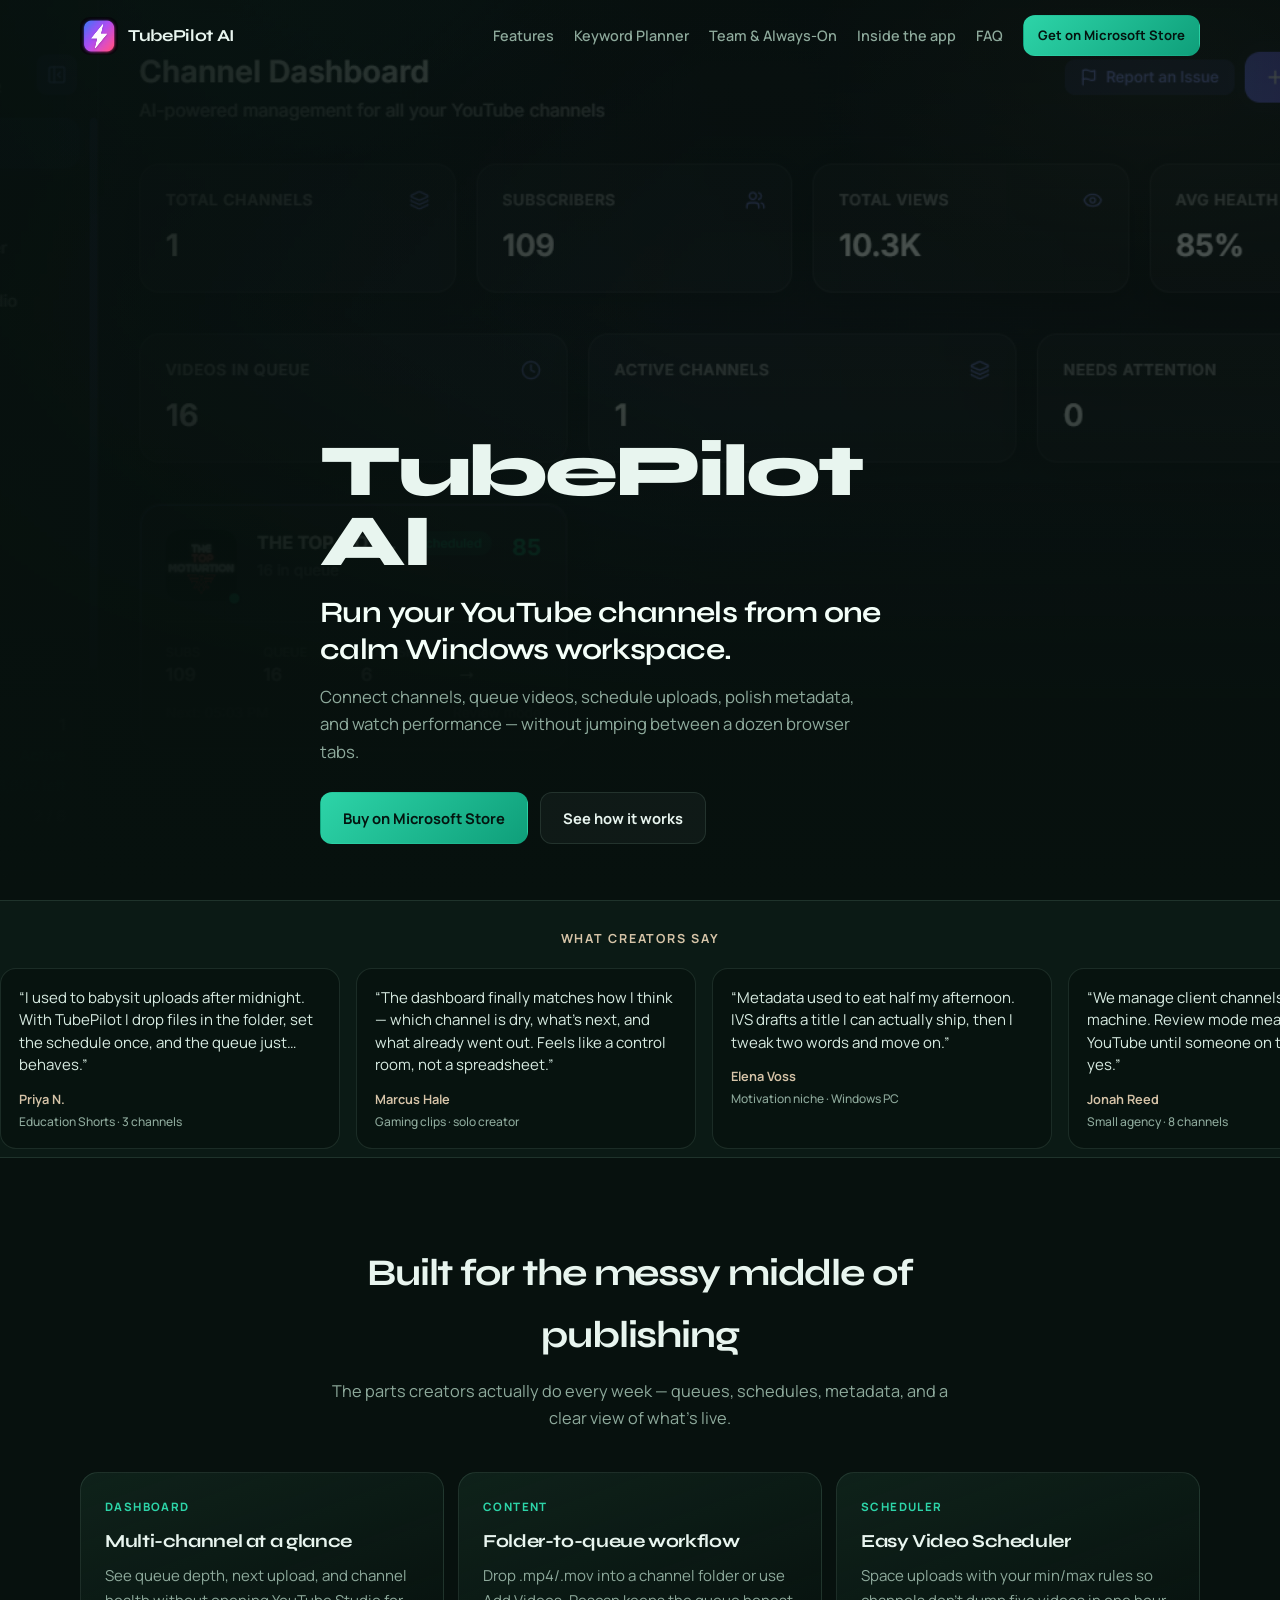
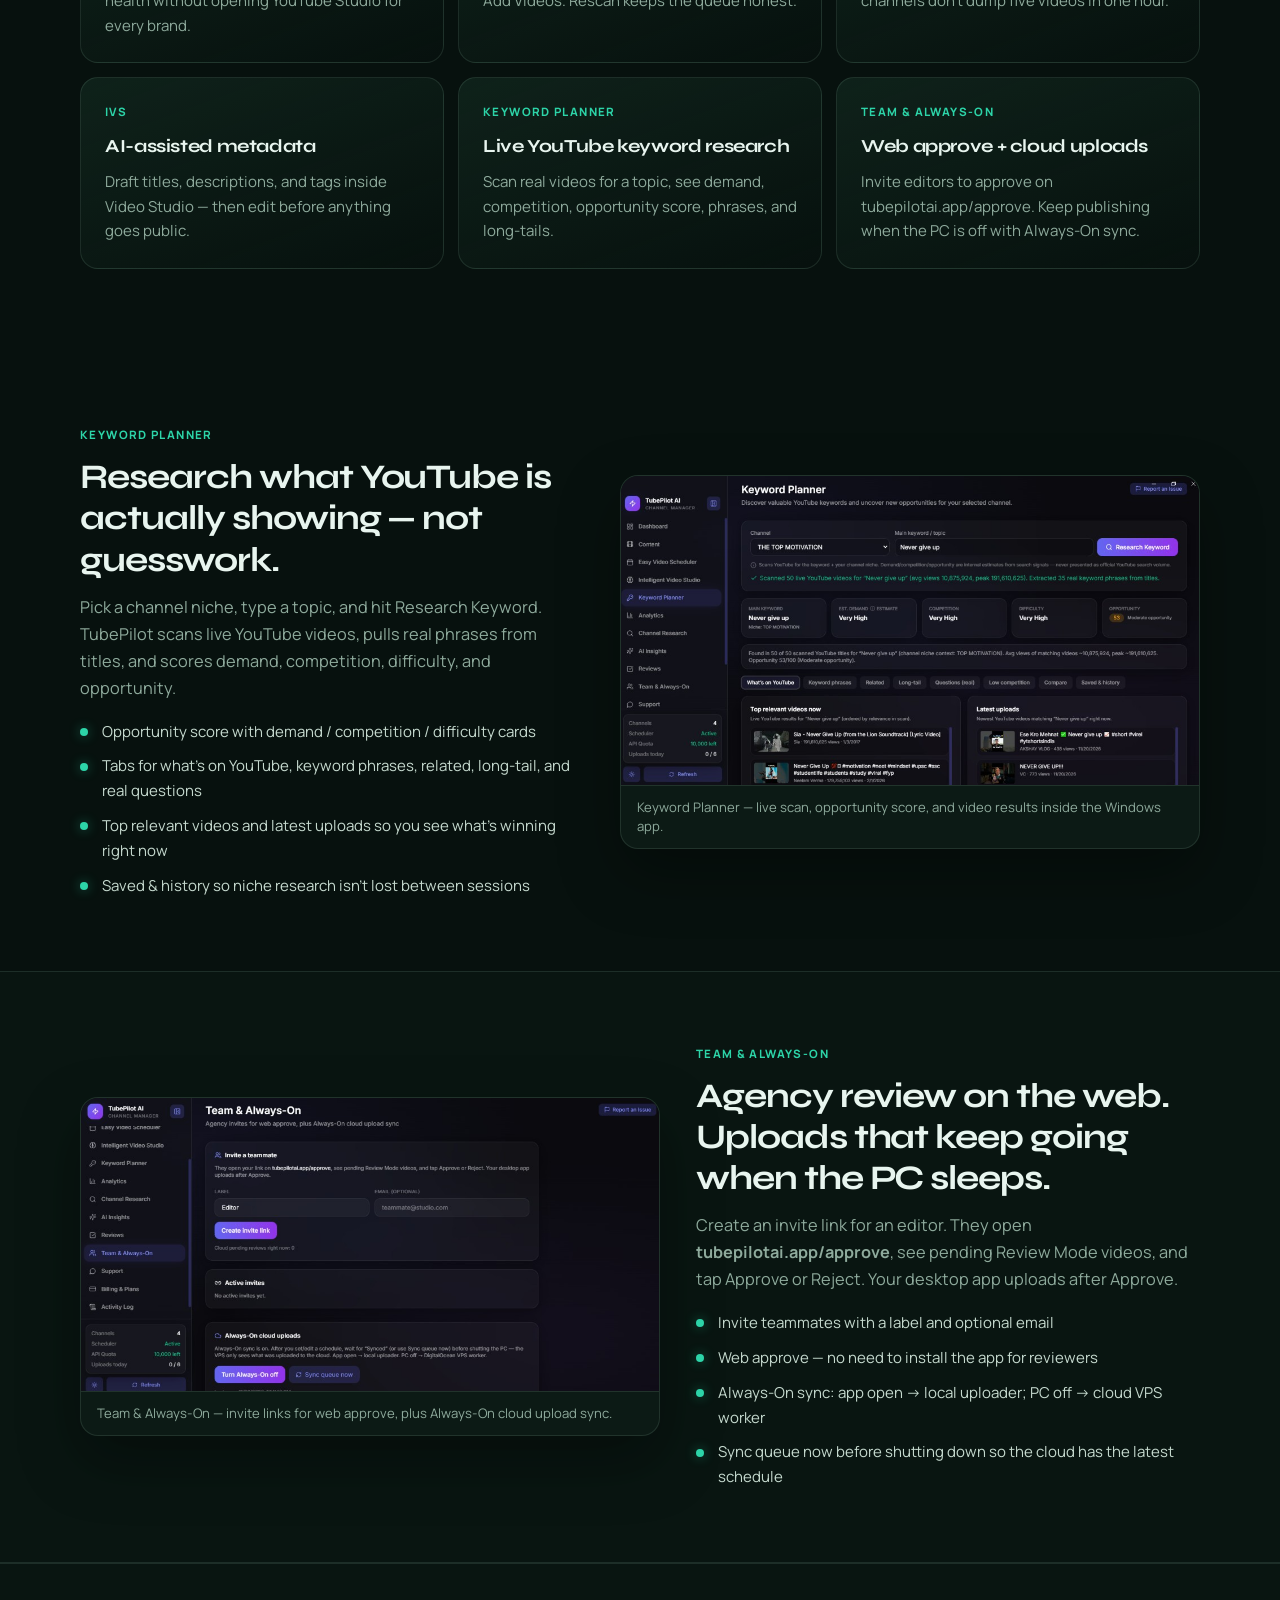
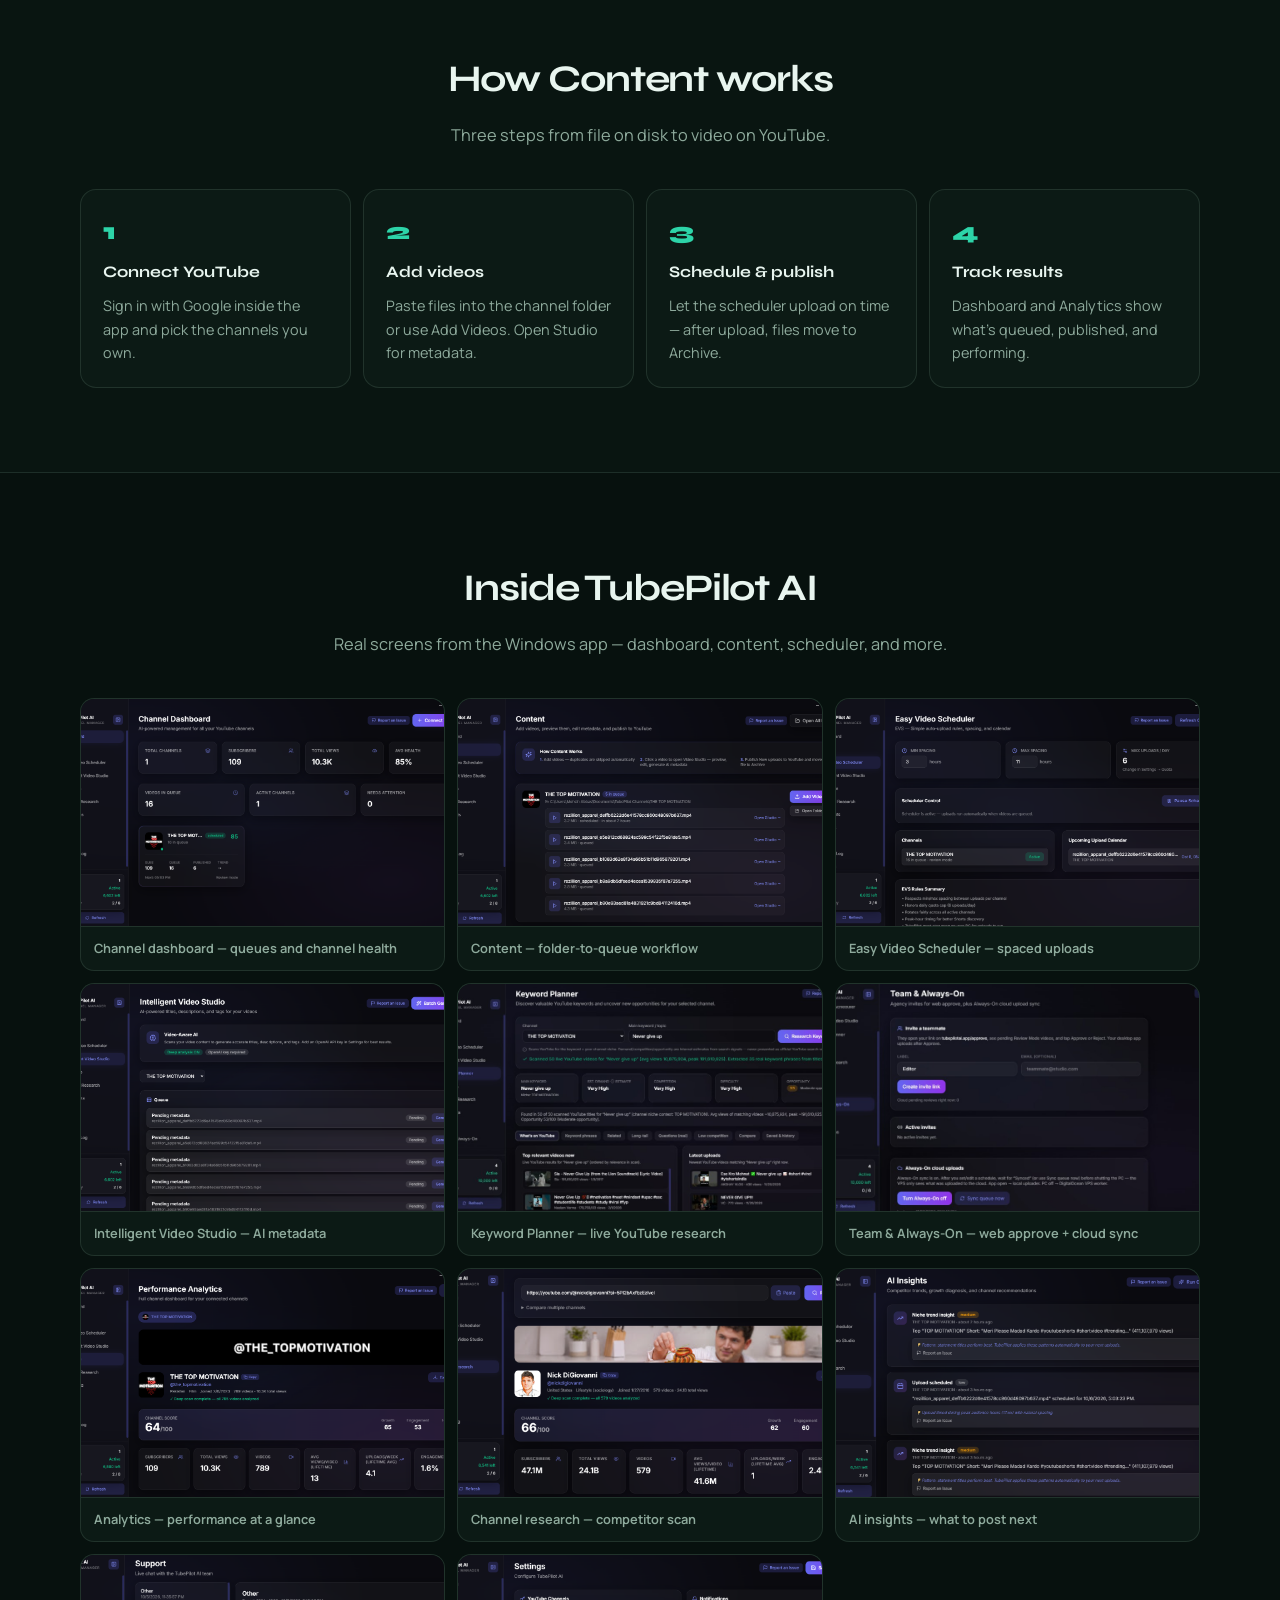
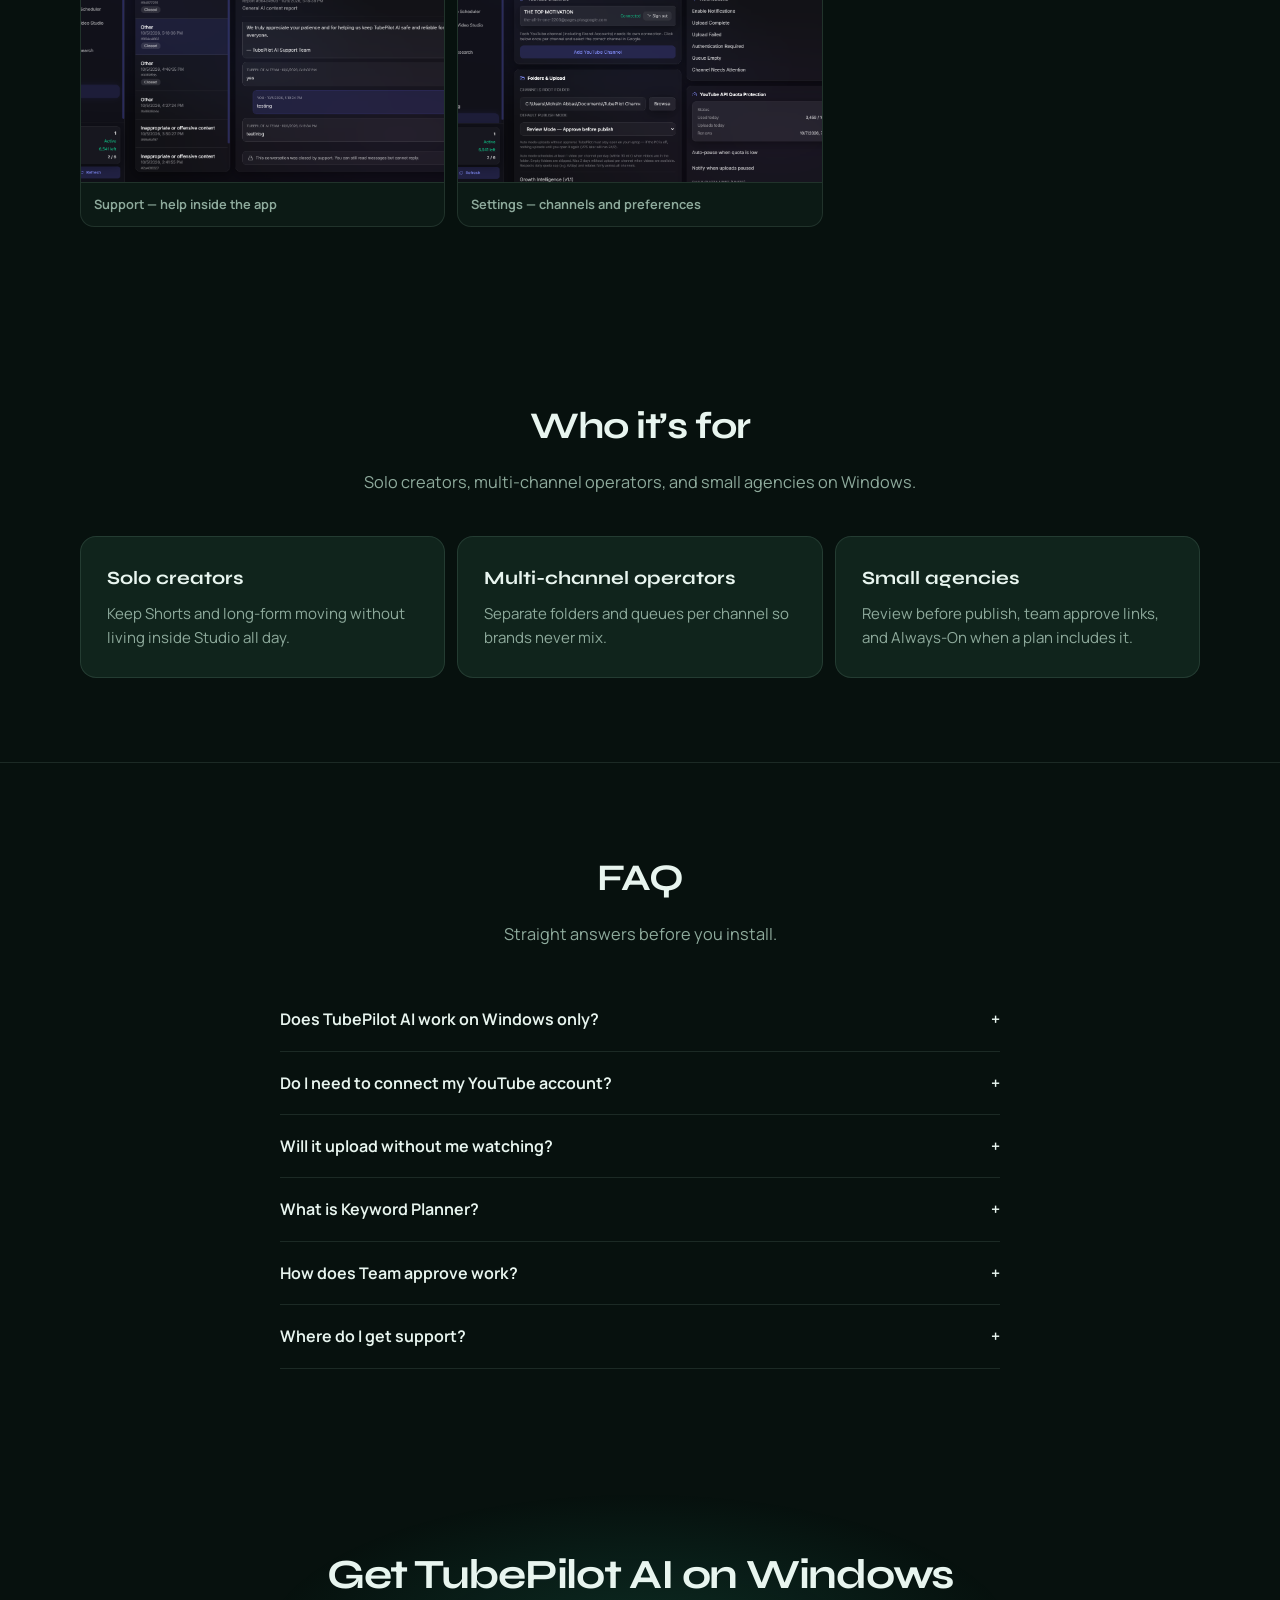
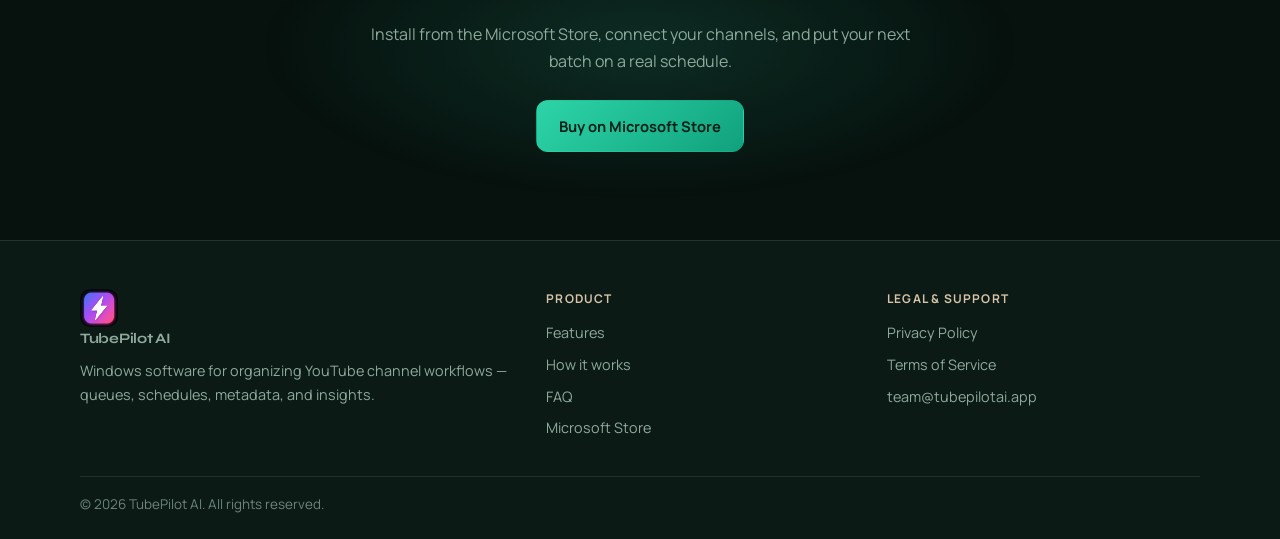
==== commit 28693923: "Add files via upload" ====
--- a/index.html
+++ b/index.html
@@ -1,41 +1,367 @@
-<!DOCTYPE html>
-<html lang="en">
-<head>
-  <meta charset="UTF-8" />
-  <meta name="viewport" content="width=device-width, initial-scale=1" />
-  <title>TubePilot AI — Team Approve</title>
-  <link rel="icon" href="../favicon.png" />
-  <link rel="stylesheet" href="../site.css" />
-  <style>
-    body { min-height: 100vh; background: radial-gradient(1200px 600px at 10% -10%, rgba(99,102,241,.25), transparent), var(--bg); }
-    .approve-wrap { width: min(720px, calc(100% - 32px)); margin: 96px auto 48px; }
-    .approve-card { background: var(--card); border: 1px solid var(--border); border-radius: var(--radius-lg); padding: 22px; margin-bottom: 14px; }
-    .approve-card h1 { font-size: 1.35rem; margin-bottom: 6px; }
-    .meta { color: var(--muted); font-size: .85rem; margin-bottom: 14px; }
-    label { display: block; font-size: .75rem; text-transform: uppercase; letter-spacing: .06em; color: var(--muted); margin: 12px 0 6px; }
-    input, textarea { width: 100%; background: #0c0c14; border: 1px solid var(--border); color: var(--text); border-radius: 12px; padding: 10px 12px; font: inherit; }
-    textarea { min-height: 110px; resize: vertical; }
-    .actions { display: flex; gap: 10px; flex-wrap: wrap; margin-top: 14px; }
-    .btn { border: 0; border-radius: 12px; padding: 10px 16px; font-weight: 600; cursor: pointer; }
-    .btn-ok { background: linear-gradient(135deg, #6366f1, #a855f7); color: #fff; }
-    .btn-no { background: rgba(239,68,68,.15); color: #fca5a5; }
-    .score { font-size: .85rem; color: #a5b4fc; }
-    .banner { padding: 12px 14px; border-radius: 12px; margin-bottom: 16px; font-size: .9rem; }
-    .banner.err { background: rgba(239,68,68,.12); color: #fecaca; border: 1px solid rgba(239,68,68,.25); }
-    .banner.ok { background: rgba(34,197,94,.12); color: #bbf7d0; border: 1px solid rgba(34,197,94,.25); }
-    .empty { text-align: center; color: var(--muted); padding: 40px 12px; }
-  </style>
-</head>
-<body>
-  <div class="approve-wrap">
-    <div class="approve-card">
-      <h1>Team Approve</h1>
-      <p class="meta">Review pending TubePilot videos from your Agency invite link. Approving tells the owner’s app to upload.</p>
-      <div id="status"></div>
-    </div>
-    <div id="list"></div>
-  </div>
-  <script src="./config.js"></script>
-  <script src="./approve.js"></script>
-</body>
-</html>
+<!DOCTYPE html>
+<html lang="en">
+<head>
+  <meta charset="UTF-8">
+  <meta name="viewport" content="width=device-width, initial-scale=1.0">
+  <title>TubePilot AI | YouTube Channel Management for Windows</title>
+  <meta name="description" content="TubePilot AI helps creators and agencies manage YouTube channels on Windows — multi-channel dashboard, upload queues, scheduling, AI metadata, and channel insights. Get it on the Microsoft Store.">
+  <link rel="canonical" href="https://tubepilotai.app/">
+  <meta property="og:type" content="website">
+  <meta property="og:title" content="TubePilot AI | YouTube Channel Management for Windows">
+  <meta property="og:description" content="Organize YouTube channels, publishing queues, and creator tools from one Windows app on the Microsoft Store.">
+  <meta property="og:url" content="https://tubepilotai.app/">
+  <meta property="og:image" content="https://tubepilotai.app/screen-dashboard.png">
+  <meta name="twitter:card" content="summary_large_image">
+  <meta name="twitter:title" content="TubePilot AI">
+  <meta name="twitter:description" content="YouTube channel management for Windows on the Microsoft Store.">
+  <meta name="twitter:image" content="https://tubepilotai.app/screen-dashboard.png">
+  <link rel="icon" href="favicon.png" type="image/png" sizes="32x32">
+  <link rel="apple-touch-icon" href="app-icon.png">
+  <link rel="manifest" href="site.webmanifest">
+  <link rel="preconnect" href="https://fonts.googleapis.com">
+  <link rel="preconnect" href="https://fonts.gstatic.com" crossorigin>
+  <link href="https://fonts.googleapis.com/css2?family=Manrope:wght@400;500;600;700;800&family=Syne:wght@600;700;800&display=swap" rel="stylesheet">
+  <link rel="stylesheet" href="site.css">
+  <script type="application/ld+json">
+  {"@context":"https://schema.org","@type":"SoftwareApplication","name":"TubePilot AI","operatingSystem":"Windows 10, Windows 11","applicationCategory":"BusinessApplication","description":"Windows desktop app for YouTube channel organization, upload queues, scheduling, AI-assisted metadata, and channel insights.","downloadUrl":"https://apps.microsoft.com/detail/9MZR3WZD5DH2","offers":{"@type":"Offer","url":"https://apps.microsoft.com/detail/9MZR3WZD5DH2"}}
+  </script>
+</head>
+<body>
+  <div class="bg-mesh" aria-hidden="true"></div>
+  <div class="bg-grid" aria-hidden="true"></div>
+
+  <header class="site-header">
+    <div class="container header-inner">
+      <a class="brand" href="index.html">
+        <img src="app-icon.png" width="38" height="38" alt="">
+        <span>TubePilot AI</span>
+      </a>
+      <button class="menu-btn" type="button" aria-expanded="false" aria-controls="primary-nav" aria-label="Open menu">Menu</button>
+      <nav class="site-nav" id="primary-nav" aria-label="Primary">
+        <a href="#features">Features</a>
+        <a href="#keywords">Keyword Planner</a>
+        <a href="#team">Team &amp; Always-On</a>
+        <a href="#gallery">Inside the app</a>
+        <a href="#faq">FAQ</a>
+        <a class="btn btn-primary btn-sm nav-cta store-cta" href="https://apps.microsoft.com/detail/9MZR3WZD5DH2?hl=en-us&amp;gl=US&amp;ocid=pdpshare" target="_blank" rel="noopener noreferrer">Get on Microsoft Store</a>
+      </nav>
+    </div>
+  </header>
+
+  <main>
+    <section class="hero">
+      <div class="hero-media" aria-hidden="true">
+        <img src="screen-dashboard.png" alt="" width="1600" height="900">
+      </div>
+      <div class="container hero-copy">
+        <p class="brand-mark">TubePilot AI</p>
+        <h1>Run your YouTube channels from one calm Windows workspace.</h1>
+        <p class="lede">Connect channels, queue videos, schedule uploads, polish metadata, and watch performance — without jumping between a dozen browser tabs.</p>
+        <div class="hero-actions">
+          <a class="btn btn-primary store-cta" href="https://apps.microsoft.com/detail/9MZR3WZD5DH2?hl=en-us&amp;gl=US&amp;ocid=pdpshare" target="_blank" rel="noopener noreferrer">Buy on Microsoft Store</a>
+          <a class="btn btn-ghost" href="#how-it-works">See how it works</a>
+        </div>
+      </div>
+    </section>
+
+    <section class="reviews-band" id="reviews" aria-label="Creator reviews">
+      <p class="reviews-label">What creators say</p>
+      <div class="marquee" aria-live="off">
+        <!-- set A -->
+        <article class="review-chip">
+          <p>“I used to babysit uploads after midnight. With TubePilot I drop files in the folder, set the schedule once, and the queue just… behaves.”</p>
+          <cite>Priya N.</cite>
+          <span>Education Shorts · 3 channels</span>
+        </article>
+        <article class="review-chip">
+          <p>“The dashboard finally matches how I think — which channel is dry, what’s next, and what already went out. Feels like a control room, not a spreadsheet.”</p>
+          <cite>Marcus Hale</cite>
+          <span>Gaming clips · solo creator</span>
+        </article>
+        <article class="review-chip">
+          <p>“Metadata used to eat half my afternoon. IVS drafts a title I can actually ship, then I tweak two words and move on.”</p>
+          <cite>Elena Voss</cite>
+          <span>Motivation niche · Windows PC</span>
+        </article>
+        <article class="review-chip">
+          <p>“We manage client channels on one machine. Review mode means nothing hits YouTube until someone on the team says yes.”</p>
+          <cite>Jonah Reed</cite>
+          <span>Small agency · 8 channels</span>
+        </article>
+        <article class="review-chip">
+          <p>“Bought it from the Microsoft Store so IT didn’t fight me. Install was clean, Google sign-in worked, and my first batch scheduled the same night.”</p>
+          <cite>Aisha Rahman</cite>
+          <span>Lifestyle Shorts</span>
+        </article>
+        <article class="review-chip">
+          <p>“Archive after upload sounds tiny until you’ve lost a folder of ‘already posted’ files. That alone saved me last week.”</p>
+          <cite>Theo Park</cite>
+          <span>Tech explainers</span>
+        </article>
+        <!-- set B (duplicate for seamless loop) -->
+        <article class="review-chip" aria-hidden="true">
+          <p>“I used to babysit uploads after midnight. With TubePilot I drop files in the folder, set the schedule once, and the queue just… behaves.”</p>
+          <cite>Priya N.</cite>
+          <span>Education Shorts · 3 channels</span>
+        </article>
+        <article class="review-chip" aria-hidden="true">
+          <p>“The dashboard finally matches how I think — which channel is dry, what’s next, and what already went out. Feels like a control room, not a spreadsheet.”</p>
+          <cite>Marcus Hale</cite>
+          <span>Gaming clips · solo creator</span>
+        </article>
+        <article class="review-chip" aria-hidden="true">
+          <p>“Metadata used to eat half my afternoon. IVS drafts a title I can actually ship, then I tweak two words and move on.”</p>
+          <cite>Elena Voss</cite>
+          <span>Motivation niche · Windows PC</span>
+        </article>
+        <article class="review-chip" aria-hidden="true">
+          <p>“We manage client channels on one machine. Review mode means nothing hits YouTube until someone on the team says yes.”</p>
+          <cite>Jonah Reed</cite>
+          <span>Small agency · 8 channels</span>
+        </article>
+        <article class="review-chip" aria-hidden="true">
+          <p>“Bought it from the Microsoft Store so IT didn’t fight me. Install was clean, Google sign-in worked, and my first batch scheduled the same night.”</p>
+          <cite>Aisha Rahman</cite>
+          <span>Lifestyle Shorts</span>
+        </article>
+        <article class="review-chip" aria-hidden="true">
+          <p>“Archive after upload sounds tiny until you’ve lost a folder of ‘already posted’ files. That alone saved me last week.”</p>
+          <cite>Theo Park</cite>
+          <span>Tech explainers</span>
+        </article>
+      </div>
+    </section>
+
+    <section class="section" id="features">
+      <div class="container">
+        <div class="section-head reveal">
+          <h2>Built for the messy middle of publishing</h2>
+          <p>The parts creators actually do every week — queues, schedules, metadata, and a clear view of what’s live.</p>
+        </div>
+        <div class="feature-grid">
+          <article class="feature reveal">
+            <p class="kicker">Dashboard</p>
+            <h3>Multi-channel at a glance</h3>
+            <p>See queue depth, next upload, and channel health without opening YouTube Studio for every brand.</p>
+          </article>
+          <article class="feature reveal">
+            <p class="kicker">Content</p>
+            <h3>Folder-to-queue workflow</h3>
+            <p>Drop .mp4/.mov into a channel folder or use Add Videos. Rescan keeps the queue honest.</p>
+          </article>
+          <article class="feature reveal">
+            <p class="kicker">Scheduler</p>
+            <h3>Easy Video Scheduler</h3>
+            <p>Space uploads with your min/max rules so channels don’t dump five videos in one hour.</p>
+          </article>
+          <article class="feature reveal">
+            <p class="kicker">IVS</p>
+            <h3>AI-assisted metadata</h3>
+            <p>Draft titles, descriptions, and tags inside Video Studio — then edit before anything goes public.</p>
+          </article>
+          <article class="feature reveal">
+            <p class="kicker">Keyword Planner</p>
+            <h3>Live YouTube keyword research</h3>
+            <p>Scan real videos for a topic, see demand, competition, opportunity score, phrases, and long-tails.</p>
+          </article>
+          <article class="feature reveal">
+            <p class="kicker">Team &amp; Always-On</p>
+            <h3>Web approve + cloud uploads</h3>
+            <p>Invite editors to approve on tubepilotai.app/approve. Keep publishing when the PC is off with Always-On sync.</p>
+          </article>
+        </div>
+      </div>
+    </section>
+
+    <section class="section showcase-section" id="keywords">
+      <div class="container">
+        <div class="showcase reveal">
+          <div class="showcase-copy">
+            <p class="kicker">Keyword Planner</p>
+            <h2>Research what YouTube is actually showing — not guesswork.</h2>
+            <p>Pick a channel niche, type a topic, and hit Research Keyword. TubePilot scans live YouTube videos, pulls real phrases from titles, and scores demand, competition, difficulty, and opportunity.</p>
+            <ul class="showcase-list">
+              <li>Opportunity score with demand / competition / difficulty cards</li>
+              <li>Tabs for what’s on YouTube, keyword phrases, related, long-tail, and real questions</li>
+              <li>Top relevant videos and latest uploads so you see what’s winning right now</li>
+              <li>Saved &amp; history so niche research isn’t lost between sessions</li>
+            </ul>
+          </div>
+          <figure class="showcase-shot">
+            <img src="screen-keywords.png" alt="Keyword Planner scanning Never give up with opportunity score and live YouTube results" width="1200" height="750">
+            <figcaption>Keyword Planner — live scan, opportunity score, and video results inside the Windows app.</figcaption>
+          </figure>
+        </div>
+      </div>
+    </section>
+
+    <section class="section showcase-section alt" id="team">
+      <div class="container">
+        <div class="showcase reverse reveal">
+          <div class="showcase-copy">
+            <p class="kicker">Team &amp; Always-On</p>
+            <h2>Agency review on the web. Uploads that keep going when the PC sleeps.</h2>
+            <p>Create an invite link for an editor. They open <strong>tubepilotai.app/approve</strong>, see pending Review Mode videos, and tap Approve or Reject. Your desktop app uploads after Approve.</p>
+            <ul class="showcase-list">
+              <li>Invite teammates with a label and optional email</li>
+              <li>Web approve — no need to install the app for reviewers</li>
+              <li>Always-On sync: app open → local uploader; PC off → cloud VPS worker</li>
+              <li>Sync queue now before shutting down so the cloud has the latest schedule</li>
+            </ul>
+          </div>
+          <figure class="showcase-shot">
+            <img src="screen-team.png" alt="Team and Always-On screen with invite link and Always-On cloud upload controls" width="1200" height="750">
+            <figcaption>Team &amp; Always-On — invite links for web approve, plus Always-On cloud upload sync.</figcaption>
+          </figure>
+        </div>
+      </div>
+    </section>
+
+    <section class="section" id="how-it-works" style="background: rgba(12,26,21,0.55); border-block: 1px solid var(--line);">
+      <div class="container">
+        <div class="section-head reveal">
+          <h2>How Content works</h2>
+          <p>Three steps from file on disk to video on YouTube.</p>
+        </div>
+        <div class="steps">
+          <article class="step reveal">
+            <div class="n">1</div>
+            <h3>Connect YouTube</h3>
+            <p>Sign in with Google inside the app and pick the channels you own.</p>
+          </article>
+          <article class="step reveal">
+            <div class="n">2</div>
+            <h3>Add videos</h3>
+            <p>Paste files into the channel folder or use Add Videos. Open Studio for metadata.</p>
+          </article>
+          <article class="step reveal">
+            <div class="n">3</div>
+            <h3>Schedule &amp; publish</h3>
+            <p>Let the scheduler upload on time — after upload, files move to Archive.</p>
+          </article>
+          <article class="step reveal">
+            <div class="n">4</div>
+            <h3>Track results</h3>
+            <p>Dashboard and Analytics show what’s queued, published, and performing.</p>
+          </article>
+        </div>
+      </div>
+    </section>
+
+    <section class="section" id="gallery">
+      <div class="container">
+        <div class="section-head reveal">
+          <h2>Inside TubePilot AI</h2>
+          <p>Real screens from the Windows app — dashboard, content, scheduler, and more.</p>
+        </div>
+        <div class="gallery">
+          <figure class="reveal"><div class="shot"><img src="screen-dashboard.png" alt="TubePilot AI dashboard" width="800" height="500"></div><figcaption>Channel dashboard — queues and channel health</figcaption></figure>
+          <figure class="reveal"><div class="shot"><img src="screen-content.png" alt="Content queue" width="800" height="500"></div><figcaption>Content — folder-to-queue workflow</figcaption></figure>
+          <figure class="reveal"><div class="shot"><img src="screen-evs.png" alt="Easy Video Scheduler" width="800" height="500"></div><figcaption>Easy Video Scheduler — spaced uploads</figcaption></figure>
+          <figure class="reveal"><div class="shot"><img src="screen-ivs.png" alt="Intelligent Video Studio" width="800" height="500"></div><figcaption>Intelligent Video Studio — AI metadata</figcaption></figure>
+          <figure class="reveal"><div class="shot"><img src="screen-keywords.png" alt="Keyword Planner" width="800" height="500"></div><figcaption>Keyword Planner — live YouTube research</figcaption></figure>
+          <figure class="reveal"><div class="shot"><img src="screen-team.png" alt="Team and Always-On" width="800" height="500"></div><figcaption>Team &amp; Always-On — web approve + cloud sync</figcaption></figure>
+          <figure class="reveal"><div class="shot"><img src="screen-analytics.png" alt="Analytics" width="800" height="500"></div><figcaption>Analytics — performance at a glance</figcaption></figure>
+          <figure class="reveal"><div class="shot"><img src="screen-research.png" alt="Channel research" width="800" height="500"></div><figcaption>Channel research — competitor scan</figcaption></figure>
+          <figure class="reveal"><div class="shot"><img src="screen-insights.png" alt="AI insights" width="800" height="500"></div><figcaption>AI insights — what to post next</figcaption></figure>
+          <figure class="reveal"><div class="shot"><img src="screen-support.png" alt="Support" width="800" height="500"></div><figcaption>Support — help inside the app</figcaption></figure>
+          <figure class="reveal"><div class="shot"><img src="screen-settings.png" alt="Settings" width="800" height="500"></div><figcaption>Settings — channels and preferences</figcaption></figure>
+        </div>
+      </div>
+    </section>
+
+    <section class="section" id="why">
+      <div class="container">
+        <div class="section-head reveal">
+          <h2>Who it’s for</h2>
+          <p>Solo creators, multi-channel operators, and small agencies on Windows.</p>
+        </div>
+        <div class="audience">
+          <article class="aud reveal">
+            <h3>Solo creators</h3>
+            <p>Keep Shorts and long-form moving without living inside Studio all day.</p>
+          </article>
+          <article class="aud reveal">
+            <h3>Multi-channel operators</h3>
+            <p>Separate folders and queues per channel so brands never mix.</p>
+          </article>
+          <article class="aud reveal">
+            <h3>Small agencies</h3>
+            <p>Review before publish, team approve links, and Always-On when a plan includes it.</p>
+          </article>
+        </div>
+      </div>
+    </section>
+
+    <section class="section" id="faq" style="border-top: 1px solid var(--line);">
+      <div class="container">
+        <div class="section-head reveal">
+          <h2>FAQ</h2>
+          <p>Straight answers before you install.</p>
+        </div>
+        <div class="faq">
+          <div class="faq-item reveal">
+            <button class="faq-q" type="button" aria-expanded="false">Does TubePilot AI work on Windows only? <span>+</span></button>
+            <div class="faq-a">Yes. TubePilot AI is a Windows 10/11 desktop app, available on the Microsoft Store.</div>
+          </div>
+          <div class="faq-item reveal">
+            <button class="faq-q" type="button" aria-expanded="false">Do I need to connect my YouTube account? <span>+</span></button>
+            <div class="faq-a">Yes, for uploads and channel data. You sign in with Google OAuth inside the app and only authorize channels you own or manage.</div>
+          </div>
+          <div class="faq-item reveal">
+            <button class="faq-q" type="button" aria-expanded="false">Will it upload without me watching? <span>+</span></button>
+            <div class="faq-a">You can schedule uploads while the app is running. Always-On plans can keep publishing when the PC is off using your configured cloud worker.</div>
+          </div>
+          <div class="faq-item reveal">
+            <button class="faq-q" type="button" aria-expanded="false">What is Keyword Planner? <span>+</span></button>
+            <div class="faq-a">It scans live YouTube videos for your topic, extracts real keyword phrases, and shows demand, competition, difficulty, and an opportunity score — plus top and latest videos for that keyword.</div>
+          </div>
+          <div class="faq-item reveal">
+            <button class="faq-q" type="button" aria-expanded="false">How does Team approve work? <span>+</span></button>
+            <div class="faq-a">From Team &amp; Always-On, create an invite link. Your teammate opens tubepilotai.app/approve, reviews pending videos, and taps Approve or Reject. The desktop app uploads after Approve.</div>
+          </div>
+          <div class="faq-item reveal">
+            <button class="faq-q" type="button" aria-expanded="false">Where do I get support? <span>+</span></button>
+            <div class="faq-a">Use in-app Support, or email team@tubepilotai.app. Privacy and terms are linked in the footer.</div>
+          </div>
+        </div>
+      </div>
+    </section>
+
+    <section class="cta-band" id="download">
+      <div class="container">
+        <h2 class="reveal">Get TubePilot AI on Windows</h2>
+        <p class="reveal">Install from the Microsoft Store, connect your channels, and put your next batch on a real schedule.</p>
+        <a class="btn btn-primary store-cta reveal" href="https://apps.microsoft.com/detail/9MZR3WZD5DH2?hl=en-us&amp;gl=US&amp;ocid=pdpshare" target="_blank" rel="noopener noreferrer">Buy on Microsoft Store</a>
+      </div>
+    </section>
+  </main>
+
+  <footer class="site-footer">
+    <div class="container">
+      <div class="footer-grid">
+        <div>
+          <a class="brand" href="index.html"><img src="app-icon.png" width="36" height="36" alt=""> TubePilot AI</a>
+          <p class="footer-blurb">Windows software for organizing YouTube channel workflows — queues, schedules, metadata, and insights.</p>
+        </div>
+        <div>
+          <h4>Product</h4>
+          <a href="#features">Features</a>
+          <a href="#how-it-works">How it works</a>
+          <a href="#faq">FAQ</a>
+          <a class="store-cta" href="https://apps.microsoft.com/detail/9MZR3WZD5DH2?hl=en-us&amp;gl=US&amp;ocid=pdpshare" target="_blank" rel="noopener noreferrer">Microsoft Store</a>
+        </div>
+        <div>
+          <h4>Legal &amp; support</h4>
+          <a href="privacy.html">Privacy Policy</a>
+          <a href="terms.html">Terms of Service</a>
+          <a class="email-cta" href="mailto:team@tubepilotai.app?subject=TubePilot%20AI%20Support">team@tubepilotai.app</a>
+        </div>
+      </div>
+      <div class="footer-bottom">&copy; 2026 TubePilot AI. All rights reserved.</div>
+    </div>
+  </footer>
+
+  <script src="main.js"></script>
+</body>
+</html>
--- a/site.css
+++ b/site.css
@@ -1,500 +1,592 @@
 :root {
-  --bg: #07070c;
-  --bg-2: #0e0e16;
-  --card: #14141f;
-  --border: rgba(255, 255, 255, 0.09);
-  --text: #f3f4f8;
-  --muted: #9ca3af;
-  --accent: #6366f1;
-  --accent-2: #a855f7;
-  --glow: rgba(99, 102, 241, 0.35);
-  --radius: 16px;
-  --radius-lg: 22px;
+  --bg: #07110e;
+  --bg-2: #0c1a15;
+  --bg-3: #10241c;
+  --ink: #e8f5ef;
+  --muted: #8eaa9c;
+  --line: rgba(180, 230, 200, 0.12);
+  --jade: #2dd4a8;
+  --jade-deep: #0f9f7a;
+  --sand: #d6c4a8;
   --header-h: 72px;
+  --max: 1120px;
+  --ease: cubic-bezier(0.22, 1, 0.36, 1);
 }
 
 *, *::before, *::after { box-sizing: border-box; margin: 0; padding: 0; }
-html { scroll-behavior: smooth; scroll-padding-top: calc(var(--header-h) + 12px); }
+html { scroll-behavior: smooth; scroll-padding-top: calc(var(--header-h) + 16px); }
 body {
-  font-family: Inter, "Segoe UI", system-ui, sans-serif;
+  font-family: "Manrope", "Segoe UI", sans-serif;
   background: var(--bg);
-  color: var(--text);
+  color: var(--ink);
   line-height: 1.65;
   -webkit-font-smoothing: antialiased;
   overflow-x: hidden;
 }
 img { max-width: 100%; height: auto; display: block; }
-a { color: #a5b4fc; text-decoration: none; pointer-events: auto; cursor: pointer; }
-a:hover { color: #c4b5fd; }
-.site-header, .site-nav, .site-footer, main { position: relative; z-index: 1; }
-a.email-cta, a.store-cta, .btn { pointer-events: auto; cursor: pointer; }
-
-.container { width: min(1180px, calc(100% - 32px)); margin-inline: auto; }
-
+a { color: var(--jade); text-decoration: none; }
+a:hover { color: #7eecd0; }
+button { font: inherit; }
+
+.container { width: min(var(--max), calc(100% - 40px)); margin-inline: auto; }
+
+/* Atmosphere */
+.bg-mesh {
+  position: fixed;
+  inset: 0;
+  z-index: -1;
+  pointer-events: none;
+  background:
+    radial-gradient(900px 500px at 12% -10%, rgba(45, 212, 168, 0.16), transparent 55%),
+    radial-gradient(700px 420px at 90% 8%, rgba(214, 196, 168, 0.08), transparent 50%),
+    linear-gradient(180deg, #07110e 0%, #0a1612 45%, #07110e 100%);
+}
+.bg-grid {
+  position: fixed;
+  inset: 0;
+  z-index: -1;
+  pointer-events: none;
+  opacity: 0.22;
+  background-image:
+    linear-gradient(rgba(45, 212, 168, 0.06) 1px, transparent 1px),
+    linear-gradient(90deg, rgba(45, 212, 168, 0.06) 1px, transparent 1px);
+  background-size: 56px 56px;
+  mask-image: radial-gradient(ellipse at center, black 20%, transparent 75%);
+}
+
+/* Header */
 .site-header {
-  position: fixed; inset: 0 0 auto; z-index: 200; height: var(--header-h);
-  transition: height 0.25s, background 0.25s, backdrop-filter 0.25s, border-color 0.25s;
+  position: fixed;
+  inset: 0 0 auto;
+  z-index: 50;
+  height: var(--header-h);
   border-bottom: 1px solid transparent;
+  transition: background 0.3s var(--ease), border-color 0.3s, height 0.3s;
 }
 .site-header.is-scrolled {
-  height: 60px;
-  background: rgba(7, 7, 12, 0.92);
-  backdrop-filter: blur(14px);
-  border-color: var(--border);
+  height: 62px;
+  background: rgba(7, 17, 14, 0.88);
+  backdrop-filter: blur(16px);
+  border-color: var(--line);
 }
 .header-inner {
   height: 100%;
   display: flex;
   align-items: center;
   justify-content: space-between;
-  gap: 12px;
-  min-width: 0;
-}
-
+  gap: 16px;
+}
 .brand {
-  display: flex; align-items: center; gap: 10px; color: var(--text);
-  font-weight: 800; font-size: 1rem; flex-shrink: 0;
-}
-.brand img { width: 40px; height: 40px; border-radius: 11px; box-shadow: 0 8px 24px var(--glow); }
-
-.site-nav {
-  display: flex; align-items: center; gap: 18px; flex-wrap: nowrap; min-width: 0;
-}
-.site-nav a:not(.btn) { color: var(--muted); font-size: 0.88rem; font-weight: 500; white-space: nowrap; }
-.site-nav a:not(.btn):hover { color: var(--text); }
-.nav-cta { flex-shrink: 0; white-space: nowrap; }
-
+  display: flex;
+  align-items: center;
+  gap: 10px;
+  color: var(--ink);
+  font-family: "Syne", sans-serif;
+  font-weight: 700;
+  font-size: 1.05rem;
+  letter-spacing: -0.02em;
+}
+.brand img { width: 38px; height: 38px; border-radius: 10px; }
+.brand:hover { color: var(--ink); }
+
+.site-nav { display: flex; align-items: center; gap: 20px; }
+.site-nav a:not(.btn) {
+  color: var(--muted);
+  font-size: 0.9rem;
+  font-weight: 560;
+}
+.site-nav a:not(.btn):hover { color: var(--ink); }
 .menu-btn {
-  display: none; border: 1px solid var(--border); background: var(--card);
-  color: var(--text); border-radius: 10px; padding: 8px 12px; cursor: pointer; flex-shrink: 0;
+  display: none;
+  border: 1px solid var(--line);
+  background: var(--bg-2);
+  color: var(--ink);
+  border-radius: 10px;
+  padding: 8px 12px;
+  cursor: pointer;
 }
 
 .btn {
-  display: inline-flex; align-items: center; justify-content: center; gap: 8px;
-  padding: 14px 22px; border-radius: 12px; font-weight: 700; font-size: 0.94rem;
-  border: 1px solid transparent; transition: transform 0.2s, box-shadow 0.2s, background 0.2s;
+  display: inline-flex;
+  align-items: center;
+  justify-content: center;
+  gap: 8px;
+  padding: 13px 22px;
+  border-radius: 12px;
+  font-weight: 700;
+  font-size: 0.92rem;
+  border: 1px solid transparent;
+  transition: transform 0.2s var(--ease), background 0.2s, border-color 0.2s;
 }
 .btn:hover { transform: translateY(-1px); }
-.btn-primary { background: linear-gradient(135deg, var(--accent), var(--accent-2)); color: #fff; box-shadow: 0 12px 32px var(--glow); }
-.btn-primary:hover { color: #fff; }
-.btn-ghost { background: rgba(255,255,255,0.04); border-color: var(--border); color: var(--text); }
-.btn-ghost:hover { background: rgba(255,255,255,0.07); color: var(--text); }
-.btn-sm { padding: 10px 14px; font-size: 0.82rem; }
-
-main { padding-top: var(--header-h); }
-.section { padding: 72px 0; }
-.section-muted { background: var(--bg-2); border-block: 1px solid var(--border); }
-.section-head { text-align: center; max-width: 740px; margin: 0 auto 40px; }
-.section-head h2 { font-size: clamp(1.75rem, 3vw, 2.35rem); letter-spacing: -0.02em; margin-bottom: 12px; }
-.section-head p { color: var(--muted); font-size: 1.02rem; }
-
-.pill-row { display: flex; flex-wrap: wrap; gap: 8px; margin-bottom: 20px; }
-.pill {
-  padding: 6px 12px; border-radius: 999px; font-size: 0.76rem; font-weight: 600;
-  background: rgba(99,102,241,0.12); border: 1px solid rgba(129,140,248,0.28); color: #c4b5fd;
-}
-
-.hero { padding: 56px 0 72px; position: relative; overflow-x: clip; overflow-y: visible; }
-.hero::before {
-  content: ""; position: absolute; inset: -30% -20% auto; height: 80%;
-  background: radial-gradient(ellipse at 25% 15%, rgba(99,102,241,0.22), transparent 55%),
-              radial-gradient(ellipse at 85% 20%, rgba(168,85,247,0.16), transparent 50%);
-  pointer-events: none;
-}
-.hero-grid {
+.btn-primary {
+  background: linear-gradient(135deg, var(--jade), var(--jade-deep));
+  color: #04140f;
+}
+.btn-primary:hover { color: #04140f; }
+.btn-ghost {
+  background: rgba(232, 245, 239, 0.04);
+  border-color: var(--line);
+  color: var(--ink);
+}
+.btn-ghost:hover { background: rgba(232, 245, 239, 0.08); color: var(--ink); }
+.btn-sm { padding: 9px 14px; font-size: 0.82rem; }
+
+/* Hero — one composition, brand first, full-bleed visual */
+.hero {
   position: relative;
-  display: grid;
-  grid-template-columns: minmax(0, 1.05fr) minmax(0, 0.95fr);
-  column-gap: 72px;
-  row-gap: 32px;
-  align-items: center;
-}
-.hero-copy { min-width: 0; padding-right: 16px; }
-.hero-visual-wrap { isolation: isolate; overflow: hidden; }
-.hero-reviews {
-  grid-column: 1 / -1;
-  margin-top: 8px;
-  padding-top: 28px;
-  border-top: 1px solid var(--border);
-}
-.hero-reviews-title {
-  font-size: 1.25rem;
+  min-height: 100vh;
+  min-height: 100dvh;
+  display: grid;
+  align-items: end;
+  padding: calc(var(--header-h) + 28px) 0 56px;
+  overflow: hidden;
+}
+.hero-media {
+  position: absolute;
+  inset: 0;
+  z-index: 0;
+}
+.hero-media img {
+  width: 100%;
+  height: 100%;
+  object-fit: cover;
+  object-position: top center;
+  opacity: 0.42;
+  transform: scale(1.02);
+  animation: heroDrift 18s ease-in-out infinite alternate;
+}
+.hero-media::after {
+  content: "";
+  position: absolute;
+  inset: 0;
+  background:
+    linear-gradient(180deg, rgba(7, 17, 14, 0.55) 0%, rgba(7, 17, 14, 0.35) 35%, rgba(7, 17, 14, 0.92) 78%, var(--bg) 100%),
+    linear-gradient(90deg, rgba(7, 17, 14, 0.75) 0%, transparent 55%);
+}
+.hero-copy {
+  position: relative;
+  z-index: 1;
+  max-width: 640px;
+  animation: riseIn 0.9s var(--ease) both;
+}
+.brand-mark {
+  font-family: "Syne", sans-serif;
+  font-weight: 800;
+  font-size: clamp(2.6rem, 7vw, 4.6rem);
+  letter-spacing: -0.045em;
+  line-height: 0.95;
+  margin-bottom: 18px;
+  color: var(--ink);
+}
+.hero-copy h1 {
+  font-family: "Syne", sans-serif;
+  font-weight: 650;
+  font-size: clamp(1.35rem, 2.8vw, 1.85rem);
+  letter-spacing: -0.02em;
+  line-height: 1.25;
+  margin-bottom: 14px;
+  color: #f4fff9;
+}
+.hero-copy .lede {
+  color: var(--muted);
+  font-size: 1.05rem;
+  max-width: 34rem;
+  margin-bottom: 26px;
+}
+.hero-actions { display: flex; flex-wrap: wrap; gap: 12px; }
+
+/* Reviews marquee — right to left */
+.reviews-band {
+  padding: 28px 0 8px;
+  border-block: 1px solid var(--line);
+  background: rgba(16, 36, 28, 0.55);
+  overflow: hidden;
+}
+.reviews-label {
+  text-align: center;
+  font-size: 0.78rem;
+  letter-spacing: 0.14em;
+  text-transform: uppercase;
+  color: var(--sand);
   font-weight: 700;
   margin-bottom: 18px;
+}
+.marquee {
+  display: flex;
+  gap: 16px;
+  width: max-content;
+  animation: marqueeRtl 48s linear infinite;
+}
+.marquee:hover { animation-play-state: paused; }
+.review-chip {
+  width: min(340px, 78vw);
+  flex: 0 0 auto;
+  padding: 18px 18px 16px;
+  border: 1px solid var(--line);
+  border-radius: 16px;
+  background: rgba(7, 17, 14, 0.72);
+}
+.review-chip p {
+  font-size: 0.94rem;
+  color: #d7ebe1;
+  margin-bottom: 12px;
+  line-height: 1.5;
+}
+.review-chip cite {
+  display: block;
+  font-style: normal;
+  font-size: 0.8rem;
+  color: var(--sand);
+  font-weight: 650;
+}
+.review-chip span {
+  display: block;
+  font-size: 0.75rem;
+  color: var(--muted);
+  margin-top: 2px;
+  font-weight: 500;
+}
+
+/* Sections */
+.section { padding: 84px 0; }
+.section-head {
+  max-width: 640px;
+  margin: 0 auto 40px;
   text-align: center;
+}
+.section-head h2 {
+  font-family: "Syne", sans-serif;
+  font-size: clamp(1.7rem, 3vw, 2.35rem);
+  letter-spacing: -0.03em;
+  margin-bottom: 12px;
+}
+.section-head p { color: var(--muted); font-size: 1.02rem; }
+
+.feature-grid {
+  display: grid;
+  grid-template-columns: repeat(3, 1fr);
+  gap: 14px;
+}
+.feature {
+  padding: 24px;
+  border-radius: 18px;
+  border: 1px solid var(--line);
+  background: linear-gradient(160deg, rgba(16, 36, 28, 0.9), rgba(7, 17, 14, 0.55));
+  transition: border-color 0.25s, transform 0.25s var(--ease);
+}
+.feature:hover {
+  transform: translateY(-3px);
+  border-color: rgba(45, 212, 168, 0.35);
+}
+.feature .kicker {
+  font-size: 0.72rem;
+  letter-spacing: 0.12em;
+  text-transform: uppercase;
+  color: var(--jade);
+  font-weight: 750;
+  margin-bottom: 10px;
+}
+.feature h3 {
+  font-family: "Syne", sans-serif;
+  font-size: 1.15rem;
   letter-spacing: -0.02em;
-}
-.review-grid-hero { margin-top: 0; }
-.hero h1 { font-size: clamp(2rem, 4vw, 3.1rem); line-height: 1.08; letter-spacing: -0.03em; font-weight: 800; margin-bottom: 16px; }
-.hero p.lead { color: var(--muted); font-size: 1.08rem; max-width: 36rem; margin-bottom: 22px; }
-.hero-actions { display: flex; flex-wrap: wrap; gap: 12px; margin-bottom: 18px; }
-.trust-line { display: flex; flex-wrap: wrap; gap: 10px 20px; font-size: 0.84rem; color: var(--muted); line-height: 1.5; }
-.trust-line span { display: inline-flex; align-items: center; }
-.trust-line span + span::before { content: "|"; margin-right: 20px; color: rgba(255,255,255,0.2); }
-
-.window {
-  border-radius: var(--radius-lg); border: 1px solid var(--border);
-  background: linear-gradient(160deg, rgba(255,255,255,0.05), rgba(255,255,255,0.02));
-  box-shadow: 0 28px 80px rgba(0,0,0,0.5); padding: 10px;
-  min-width: 0;
-}
-.window-bar { display: flex; gap: 6px; padding: 6px 8px 10px; }
-.window-bar span { width: 10px; height: 10px; border-radius: 50%; background: rgba(255,255,255,0.15); }
-.window-bar span:nth-child(1) { background: #ef4444; }
-.window-bar span:nth-child(2) { background: #f59e0b; }
-.window-bar span:nth-child(3) { background: #22c55e; }
-.window img {
-  border-radius: 12px; border: 1px solid var(--border); width: 100%;
-  aspect-ratio: 16 / 10;
+  margin-bottom: 8px;
+}
+.feature p { color: var(--muted); font-size: 0.94rem; }
+
+.steps {
+  display: grid;
+  grid-template-columns: repeat(4, 1fr);
+  gap: 12px;
+}
+.step {
+  padding: 22px;
+  border-radius: 16px;
+  border: 1px solid var(--line);
+  background: var(--bg-2);
+}
+.step .n {
+  font-family: "Syne", sans-serif;
+  font-size: 1.5rem;
+  color: var(--jade);
+  font-weight: 800;
+  margin-bottom: 8px;
+}
+.step h3 { font-size: 1rem; margin-bottom: 8px; font-family: "Syne", sans-serif; }
+.step p { color: var(--muted); font-size: 0.9rem; }
+
+/* Feature showcases with screenshots */
+.showcase-section { padding: 72px 0; }
+.showcase-section.alt { background: rgba(12, 26, 21, 0.55); border-block: 1px solid var(--line); }
+.showcase {
+  display: grid;
+  grid-template-columns: 1fr 1.15fr;
+  gap: 36px;
+  align-items: center;
+}
+.showcase.reverse { grid-template-columns: 1.15fr 1fr; }
+.showcase.reverse .showcase-copy { order: 2; }
+.showcase.reverse .showcase-shot { order: 1; }
+.showcase-copy .kicker {
+  font-size: 0.72rem;
+  letter-spacing: 0.12em;
+  text-transform: uppercase;
+  color: var(--jade);
+  font-weight: 750;
+  margin-bottom: 12px;
+}
+.showcase-copy h2 {
+  font-family: "Syne", sans-serif;
+  font-size: clamp(1.55rem, 3vw, 2.15rem);
+  letter-spacing: -0.03em;
+  line-height: 1.2;
+  margin-bottom: 14px;
+}
+.showcase-copy > p {
+  color: var(--muted);
+  font-size: 1.02rem;
+  margin-bottom: 18px;
+}
+.showcase-list {
+  list-style: none;
+  display: grid;
+  gap: 10px;
+}
+.showcase-list li {
+  position: relative;
+  padding-left: 22px;
+  color: #c5d9ce;
+  font-size: 0.94rem;
+}
+.showcase-list li::before {
+  content: "";
+  position: absolute;
+  left: 0;
+  top: 0.55em;
+  width: 8px;
+  height: 8px;
+  border-radius: 50%;
+  background: var(--jade);
+  box-shadow: 0 0 12px rgba(45, 212, 168, 0.45);
+}
+.showcase-shot {
+  margin: 0;
+  border-radius: 18px;
+  overflow: hidden;
+  border: 1px solid var(--line);
+  background: var(--bg-2);
+  box-shadow: 0 24px 60px rgba(0, 0, 0, 0.35);
+}
+.showcase-shot img {
+  width: 100%;
+  height: auto;
+  display: block;
   object-fit: cover;
   object-position: top center;
-  background: var(--card);
-}
-
-.hero-shot, .showcase-shot { max-width: 100%; }
-
-.feature-chips {
-  list-style: none;
-  display: flex;
-  flex-wrap: wrap;
-  justify-content: center;
-  gap: 10px;
-  margin: 0 auto 28px;
-  max-width: 900px;
-  padding: 0;
-}
-.feature-chips li {
-  padding: 10px 16px;
-  border-radius: 999px;
-  font-size: 0.85rem;
-  font-weight: 600;
-  background: var(--card);
-  border: 1px solid var(--border);
-  color: var(--text);
-}
-.showcase-shot { max-width: 920px; margin: 0 auto; }
-
-.benefits { display: grid; grid-template-columns: repeat(3, 1fr); gap: 16px; }
-.benefit {
-  padding: 24px; border-radius: var(--radius-lg); background: var(--card); border: 1px solid var(--border);
-  transition: transform 0.25s, border-color 0.25s, box-shadow 0.25s;
-}
-.benefit:hover { transform: translateY(-3px); border-color: rgba(99,102,241,0.35); box-shadow: 0 16px 40px rgba(0,0,0,0.35); }
-.benefit .tag { font-size: 0.72rem; letter-spacing: 0.08em; font-weight: 800; color: #a5b4fc; margin-bottom: 10px; }
-.benefit h3 { font-size: 1.05rem; margin-bottom: 8px; }
-.benefit p { color: var(--muted); font-size: 0.94rem; }
-
-.split {
-  display: grid;
-  grid-template-columns: 1fr 1fr;
-  gap: 36px;
-  align-items: center;
-  margin-bottom: 56px;
-}
-.split:last-of-type { margin-bottom: 0; }
-.split.reverse .copy { order: 2; }
-.split.reverse .visual { order: 1; }
-.split .copy { min-width: 0; }
-.split .visual { min-width: 0; }
-.split h3 { font-size: 1.65rem; letter-spacing: -0.02em; margin-bottom: 12px; }
-.split p { color: var(--muted); }
-
-.audience { display: grid; grid-template-columns: repeat(3, 1fr); gap: 16px; }
-.aud-card { padding: 28px; border-radius: var(--radius-lg); background: var(--card); border: 1px solid var(--border); }
-.aud-card h3 { margin-bottom: 10px; font-size: 1.15rem; }
-.aud-card p { color: var(--muted); }
-
-.gallery { display: grid; grid-template-columns: repeat(3, 1fr); gap: 14px; }
+}
+.showcase-shot figcaption {
+  padding: 12px 16px;
+  font-size: 0.82rem;
+  color: var(--muted);
+  border-top: 1px solid var(--line);
+  line-height: 1.45;
+}
+
+.gallery {
+  display: grid;
+  grid-template-columns: repeat(3, 1fr);
+  gap: 12px;
+}
 .gallery figure {
-  border-radius: var(--radius); overflow: hidden; border: 1px solid var(--border);
-  background: var(--card); display: flex; flex-direction: column;
-}
-.gallery-img {
+  border-radius: 14px;
+  overflow: hidden;
+  border: 1px solid var(--line);
+  background: var(--bg-2);
+}
+.gallery .shot {
   aspect-ratio: 16 / 10;
-  background: var(--bg-2);
   overflow: hidden;
 }
-.gallery-img img {
-  width: 100%; height: 100%;
+.gallery img {
+  width: 100%;
+  height: 100%;
   object-fit: cover;
   object-position: top center;
-}
+  transition: transform 0.6s var(--ease);
+}
+.gallery figure:hover img { transform: scale(1.03); }
 .gallery figcaption {
-  padding: 12px 14px; font-size: 0.82rem; color: var(--muted); font-weight: 600;
-  border-top: 1px solid var(--border);
-}
-
-.trust-grid { display: grid; grid-template-columns: repeat(2, 1fr); gap: 16px; }
-.trust-card { padding: 22px; border-radius: var(--radius); background: var(--card); border: 1px solid var(--border); }
-.trust-card h4 { margin-bottom: 8px; }
-.trust-card p { color: var(--muted); font-size: 0.92rem; }
-
-.steps { display: grid; grid-template-columns: repeat(4, 1fr); gap: 14px; }
-.step { padding: 22px; border-radius: var(--radius-lg); background: var(--card); border: 1px solid var(--border); }
-.step .n { font-size: 1.4rem; font-weight: 800; color: #818cf8; margin-bottom: 8px; }
-.step h4 { margin-bottom: 8px; font-size: 0.98rem; }
-.step p { color: var(--muted); font-size: 0.9rem; }
-
-.faq { max-width: 780px; margin: 0 auto; }
-.faq-item { border-bottom: 1px solid var(--border); }
+  padding: 11px 13px;
+  font-size: 0.8rem;
+  color: var(--muted);
+  font-weight: 650;
+  border-top: 1px solid var(--line);
+}
+
+.audience {
+  display: grid;
+  grid-template-columns: repeat(3, 1fr);
+  gap: 12px;
+}
+.aud {
+  padding: 26px;
+  border-radius: 16px;
+  border: 1px solid var(--line);
+  background: var(--bg-3);
+}
+.aud h3 { font-family: "Syne", sans-serif; margin-bottom: 8px; }
+.aud p { color: var(--muted); font-size: 0.94rem; }
+
+.faq { max-width: 720px; margin: 0 auto; }
+.faq-item { border-bottom: 1px solid var(--line); }
 .faq-q {
-  width: 100%; text-align: left; background: none; border: none; color: var(--text);
-  padding: 18px 0; font-size: 1rem; font-weight: 600; cursor: pointer;
-  display: flex; justify-content: space-between; gap: 12px;
-}
-.faq-a { max-height: 0; overflow: hidden; transition: max-height 0.35s ease; color: var(--muted); font-size: 0.94rem; }
-.faq-item.open .faq-a { max-height: 280px; padding-bottom: 16px; }
+  width: 100%;
+  text-align: left;
+  background: none;
+  border: 0;
+  color: var(--ink);
+  padding: 18px 0;
+  font-size: 1rem;
+  font-weight: 650;
+  cursor: pointer;
+  display: flex;
+  justify-content: space-between;
+  gap: 12px;
+}
+.faq-a {
+  max-height: 0;
+  overflow: hidden;
+  color: var(--muted);
+  font-size: 0.94rem;
+  transition: max-height 0.35s var(--ease);
+}
+.faq-item.open .faq-a { max-height: 260px; padding-bottom: 16px; }
 
 .cta-band {
-  text-align: center; padding: 80px 0; position: relative; overflow: hidden;
-  background: radial-gradient(ellipse at center, rgba(99,102,241,0.14), transparent 65%);
-}
-.cta-band h2 { font-size: clamp(1.85rem, 4vw, 2.6rem); letter-spacing: -0.02em; margin-bottom: 14px; }
-.cta-band p { color: var(--muted); max-width: 680px; margin: 0 auto 28px; font-size: 1.05rem; line-height: 1.6; }
-.cta-band .btn { margin-bottom: 4px; }
-.cta-trust { justify-content: center; margin-top: 20px; }
-
-.site-footer { border-top: 1px solid var(--border); background: var(--bg-2); padding: 48px 0 24px; }
-.footer-grid { display: grid; grid-template-columns: 1.5fr 1fr 1fr; gap: 28px; margin-bottom: 28px; }
-.footer-grid h4 { font-size: 0.82rem; text-transform: uppercase; letter-spacing: 0.06em; color: var(--muted); margin-bottom: 12px; }
-.footer-grid a, .footer-blurb { display: block; color: var(--muted); font-size: 0.92rem; margin-bottom: 8px; max-width: 280px; }
-.footer-bottom { border-top: 1px solid var(--border); padding-top: 18px; color: #6b7280; font-size: 0.85rem; }
-
-.reveal { opacity: 1; transform: none; transition: opacity 0.6s ease, transform 0.6s ease; }
-.reveal.reveal-animate { opacity: 0; transform: translateY(16px); }
-.reveal.reveal-animate.show { opacity: 1; transform: none; }
-#reviews, #reviews .review-card, .hero-reviews, .hero-reviews .review-card { opacity: 1 !important; transform: none !important; }
-
-.legal { padding: 48px 0 80px; }
-.legal h1 { font-size: 2rem; margin-bottom: 8px; }
+  text-align: center;
+  padding: 88px 0;
+  position: relative;
+}
+.cta-band::before {
+  content: "";
+  position: absolute;
+  inset: 10% 20%;
+  background: radial-gradient(ellipse at center, rgba(45, 212, 168, 0.14), transparent 70%);
+  pointer-events: none;
+}
+.cta-band h2 {
+  position: relative;
+  font-family: "Syne", sans-serif;
+  font-size: clamp(1.8rem, 4vw, 2.6rem);
+  letter-spacing: -0.03em;
+  margin-bottom: 12px;
+}
+.cta-band p {
+  position: relative;
+  color: var(--muted);
+  max-width: 560px;
+  margin: 0 auto 26px;
+}
+
+.site-footer {
+  border-top: 1px solid var(--line);
+  background: var(--bg-2);
+  padding: 48px 0 24px;
+}
+.footer-grid {
+  display: grid;
+  grid-template-columns: 1.4fr 1fr 1fr;
+  gap: 28px;
+  margin-bottom: 28px;
+}
+.footer-grid h4 {
+  font-size: 0.75rem;
+  letter-spacing: 0.1em;
+  text-transform: uppercase;
+  color: var(--sand);
+  margin-bottom: 12px;
+}
+.footer-grid a, .footer-blurb {
+  display: block;
+  color: var(--muted);
+  font-size: 0.9rem;
+  margin-bottom: 8px;
+}
+.footer-bottom {
+  border-top: 1px solid var(--line);
+  padding-top: 16px;
+  color: #6d8579;
+  font-size: 0.84rem;
+}
+
+/* Legal pages */
+.legal { padding: calc(var(--header-h) + 36px) 0 80px; }
+.legal .narrow { max-width: 760px; }
+.legal h1 {
+  font-family: "Syne", sans-serif;
+  font-size: 2rem;
+  letter-spacing: -0.03em;
+  margin-bottom: 8px;
+}
 .legal .meta { color: var(--muted); margin-bottom: 28px; }
-.legal h2 { margin: 28px 0 10px; font-size: 1.2rem; }
-.legal p, .legal li { color: #d1d5db; margin-bottom: 10px; }
-.legal ul { margin-left: 1.2rem; }
-.narrow { max-width: 780px; }
-
-.cta-row { text-align: center; margin-top: 28px; }
-
-@media (max-width: 1024px) {
-  .hero-grid { column-gap: 32px; grid-template-columns: 1fr; }
-  .hero-copy { padding-right: 0; }
-  .review-grid-hero { grid-template-columns: repeat(2, 1fr); }
-  .site-nav a:not(.btn) { display: none; }
-  .site-nav.open a:not(.btn) { display: block; }
-  .hero-grid, .split, .benefits, .audience, .gallery, .trust-grid, .steps, .footer-grid { grid-template-columns: 1fr; }
-  .split.reverse .copy, .split.reverse .visual { order: unset; }
+.legal h2 {
+  font-family: "Syne", sans-serif;
+  margin: 28px 0 10px;
+  font-size: 1.2rem;
+}
+.legal p, .legal li { color: #c5d9ce; margin-bottom: 10px; }
+.legal ul { margin-left: 1.15rem; }
+
+.reveal { opacity: 0; transform: translateY(18px); transition: opacity 0.7s var(--ease), transform 0.7s var(--ease); }
+.reveal.show { opacity: 1; transform: none; }
+
+@keyframes marqueeRtl {
+  from { transform: translateX(0); }
+  to { transform: translateX(-50%); }
+}
+@keyframes heroDrift {
+  from { transform: scale(1.02) translate3d(0, 0, 0); }
+  to { transform: scale(1.06) translate3d(-1.2%, -0.8%, 0); }
+}
+@keyframes riseIn {
+  from { opacity: 0; transform: translateY(22px); }
+  to { opacity: 1; transform: none; }
+}
+
+@media (max-width: 960px) {
+  .feature-grid, .steps, .gallery, .audience, .footer-grid, .showcase, .showcase.reverse { grid-template-columns: 1fr; }
+  .showcase.reverse .showcase-copy,
+  .showcase.reverse .showcase-shot { order: initial; }
   .menu-btn { display: inline-flex; }
   .site-nav {
-    position: fixed; top: 60px; left: 16px; right: 16px; flex-direction: column; align-items: stretch;
-    background: rgba(14,14,22,0.98); border: 1px solid var(--border); border-radius: var(--radius);
-    padding: 8px; display: none; gap: 0;
+    display: none;
+    position: fixed;
+    top: 62px;
+    left: 16px;
+    right: 16px;
+    flex-direction: column;
+    align-items: stretch;
+    gap: 0;
+    padding: 8px;
+    background: rgba(12, 26, 21, 0.98);
+    border: 1px solid var(--line);
+    border-radius: 14px;
   }
   .site-nav.open { display: flex; }
   .site-nav a { padding: 12px 14px; }
   .site-nav .nav-cta { margin: 8px; }
-}
-
+  .gallery { grid-template-columns: 1fr 1fr; }
+}
 @media (max-width: 640px) {
-  .section { padding: 56px 0; }
-  .brand span { font-size: 0.92rem; }
-  .btn-sm { padding: 9px 12px; font-size: 0.78rem; }
-}
-
-/* Hero visual + floating benefit cards (not customer testimonials) */
-.hero-visual-wrap { position: relative; min-width: 0; }
-.float-cards {
-  position: absolute;
-  inset: -8% -6% -8% -6%;
-  pointer-events: none;
-  z-index: 2;
-}
-.float-card {
-  position: absolute;
-  max-width: 220px;
-  padding: 14px 16px;
-  border-radius: 14px;
-  background: rgba(20, 20, 31, 0.92);
-  border: 1px solid rgba(129, 140, 248, 0.22);
-  box-shadow: 0 18px 48px rgba(0, 0, 0, 0.45);
-  font-size: 0.82rem;
-  line-height: 1.45;
-  color: var(--text);
-  backdrop-filter: blur(10px);
-  animation: floatY 7s ease-in-out infinite;
-}
-.float-card .float-label {
-  display: block;
-  margin-top: 8px;
-  font-size: 0.72rem;
-  font-weight: 600;
-  color: #a5b4fc;
-  letter-spacing: 0.04em;
-  text-transform: uppercase;
-}
-.float-card-a { top: 6%; left: -4%; animation-delay: 0s; }
-.float-card-b { top: 38%; right: -6%; animation-delay: 1.2s; }
-.float-card-c { bottom: 14%; left: 0; animation-delay: 2.4s; }
-.float-card-d { bottom: 8%; right: 4%; animation-delay: 0.6s; }
-@keyframes floatY {
-  0%, 100% { transform: translateY(0); }
-  50% { transform: translateY(-10px); }
-}
-
-.feature-grid {
-  display: grid;
-  grid-template-columns: repeat(4, 1fr);
-  gap: 16px;
-}
-.feature-card {
-  padding: 22px;
-  border-radius: var(--radius-lg);
-  background: var(--card);
-  border: 1px solid var(--border);
-  transition: border-color 0.25s, transform 0.25s, box-shadow 0.25s;
-}
-.feature-card:hover {
-  transform: translateY(-2px);
-  border-color: rgba(99, 102, 241, 0.35);
-  box-shadow: 0 14px 36px rgba(0, 0, 0, 0.32);
-}
-.feature-icon {
-  width: 40px;
-  height: 40px;
-  border-radius: 11px;
-  display: grid;
-  place-items: center;
-  background: rgba(99, 102, 241, 0.14);
-  border: 1px solid rgba(129, 140, 248, 0.25);
-  color: #c4b5fd;
-  font-size: 1.1rem;
-  font-weight: 800;
-  margin-bottom: 12px;
-}
-.feature-card h3 { font-size: 0.98rem; margin-bottom: 8px; }
-.feature-card p { color: var(--muted); font-size: 0.88rem; }
-
-.why-grid { display: grid; grid-template-columns: repeat(2, 1fr); gap: 16px; }
-.why-card {
-  padding: 26px;
-  border-radius: var(--radius-lg);
-  background: linear-gradient(145deg, rgba(99, 102, 241, 0.08), rgba(20, 20, 31, 0.9));
-  border: 1px solid var(--border);
-}
-.why-card h3 { font-size: 1.12rem; margin-bottom: 10px; }
-.why-card p { color: var(--muted); font-size: 0.94rem; }
-
-.offer-panel {
-  max-width: 720px;
-  margin: 0 auto;
-  text-align: center;
-  padding: 40px 32px;
-  border-radius: var(--radius-lg);
-  background: var(--card);
-  border: 1px solid var(--border);
-  box-shadow: 0 24px 60px rgba(0, 0, 0, 0.35);
-}
-.offer-panel h2 { margin-bottom: 14px; }
-.offer-panel p { margin-bottom: 18px; line-height: 1.6; }
-.offer-panel .btn { margin-top: 4px; }
-.offer-panel p.note { color: var(--muted); font-size: 0.92rem; margin-top: 18px; }
-
-.support-block {
-  max-width: 640px;
-  margin: 0 auto;
-  text-align: center;
-  padding: 32px;
-  border-radius: var(--radius-lg);
-  background: var(--card);
-  border: 1px solid var(--border);
-}
-.support-block .btn { margin-top: 8px; margin-bottom: 12px; }
-.support-block a.email-link {
-  display: inline-flex;
-  margin-top: 4px;
-  font-weight: 600;
-  font-size: 1.05rem;
-  color: #c4b5fd;
-  padding: 10px 16px;
-  border-radius: 10px;
-  border: 1px solid rgba(129, 140, 248, 0.35);
-  background: rgba(99, 102, 241, 0.1);
-}
-.support-block a.email-link:hover { color: #fff; background: rgba(99, 102, 241, 0.2); }
-.support-block a.email-link:focus-visible {
-  outline: 2px solid #818cf8;
-  outline-offset: 3px;
-}
-
-.steps-three { grid-template-columns: repeat(3, 1fr); }
-
-a:focus-visible, button:focus-visible {
-  outline: 2px solid #818cf8;
-  outline-offset: 3px;
+  .gallery { grid-template-columns: 1fr; }
+  .hero { min-height: 92vh; align-items: center; }
+  .brand-mark { font-size: 2.4rem; }
 }
 
 @media (prefers-reduced-motion: reduce) {
   html { scroll-behavior: auto; }
-  .float-card, .reveal { animation: none !important; transition: none !important; }
+  .marquee, .hero-media img, .reveal, .hero-copy { animation: none !important; transition: none !important; }
   .reveal { opacity: 1; transform: none; }
-}
-
-@media (max-width: 1024px) {
-  .feature-grid { grid-template-columns: repeat(2, 1fr); }
-  .why-grid { grid-template-columns: 1fr; }
-  .steps-three { grid-template-columns: 1fr; }
-  .float-cards {
-    position: static;
-    display: grid;
-    grid-template-columns: 1fr 1fr;
-    gap: 10px;
-    margin-top: 16px;
-    pointer-events: auto;
-  }
-  .float-card {
-    position: static;
-    max-width: none;
-    animation: none;
-  }
-}
-
-.review-grid {
-  display: grid;
-  grid-template-columns: repeat(3, 1fr);
-  gap: 16px;
-  margin-top: 8px;
-}
-.review-grid-hero {
-  grid-template-columns: repeat(5, 1fr);
-  gap: 14px;
-}
-.review-card {
-  padding: 22px 20px;
-  border-radius: var(--radius-lg);
-  background: var(--card);
-  border: 1px solid var(--border);
-  box-shadow: 0 12px 32px rgba(0, 0, 0, 0.28);
-  animation: floatY 8s ease-in-out infinite;
-}
-.review-card:nth-child(2) { animation-delay: 1s; }
-.review-card:nth-child(3) { animation-delay: 2s; }
-.review-card:nth-child(4) { animation-delay: 0.5s; }
-.review-card:nth-child(5) { animation-delay: 1.5s; }
-.review-card:nth-child(6) { animation-delay: 2.5s; }
-.review-text { font-size: 0.94rem; line-height: 1.55; color: var(--text); margin-bottom: 14px; }
-.review-author { font-size: 0.82rem; font-weight: 600; color: #a5b4fc; margin: 0; }
-.section-note { text-align: center; color: var(--muted); font-size: 0.9rem; margin: -24px auto 28px; max-width: 520px; }
-
-@media (max-width: 640px) {
-  .feature-grid { grid-template-columns: 1fr; }
-  .float-cards { grid-template-columns: 1fr; }
-  .review-grid { grid-template-columns: 1fr; }
-  .review-card { animation: none; }
-}
-
-@media (max-width: 1200px) {
-  .review-grid-hero { grid-template-columns: repeat(3, 1fr); }
-}
-@media (max-width: 1024px) {
-  .review-grid { grid-template-columns: repeat(2, 1fr); }
-  .review-grid-hero { grid-template-columns: repeat(2, 1fr); }
-}
+  .marquee { transform: none; flex-wrap: wrap; width: auto; justify-content: center; max-width: 100%; margin: 0 auto; }
+}
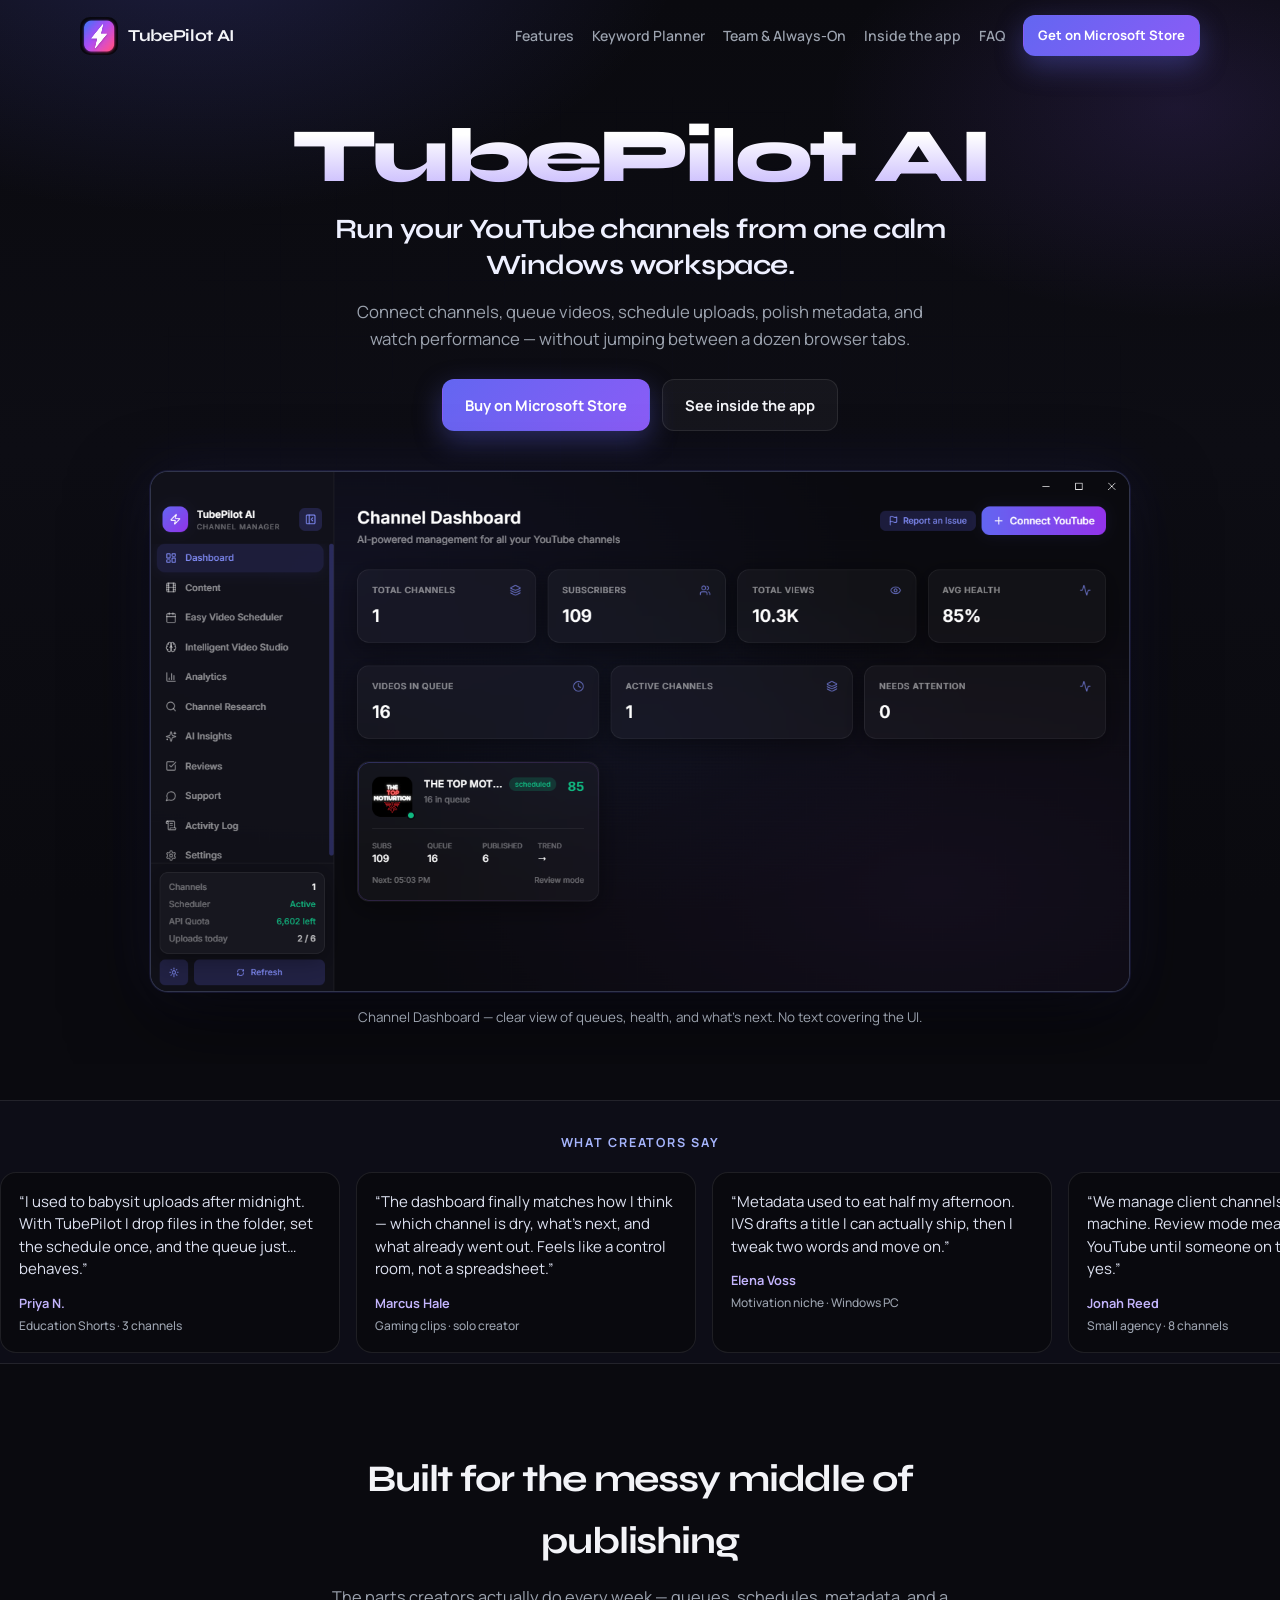
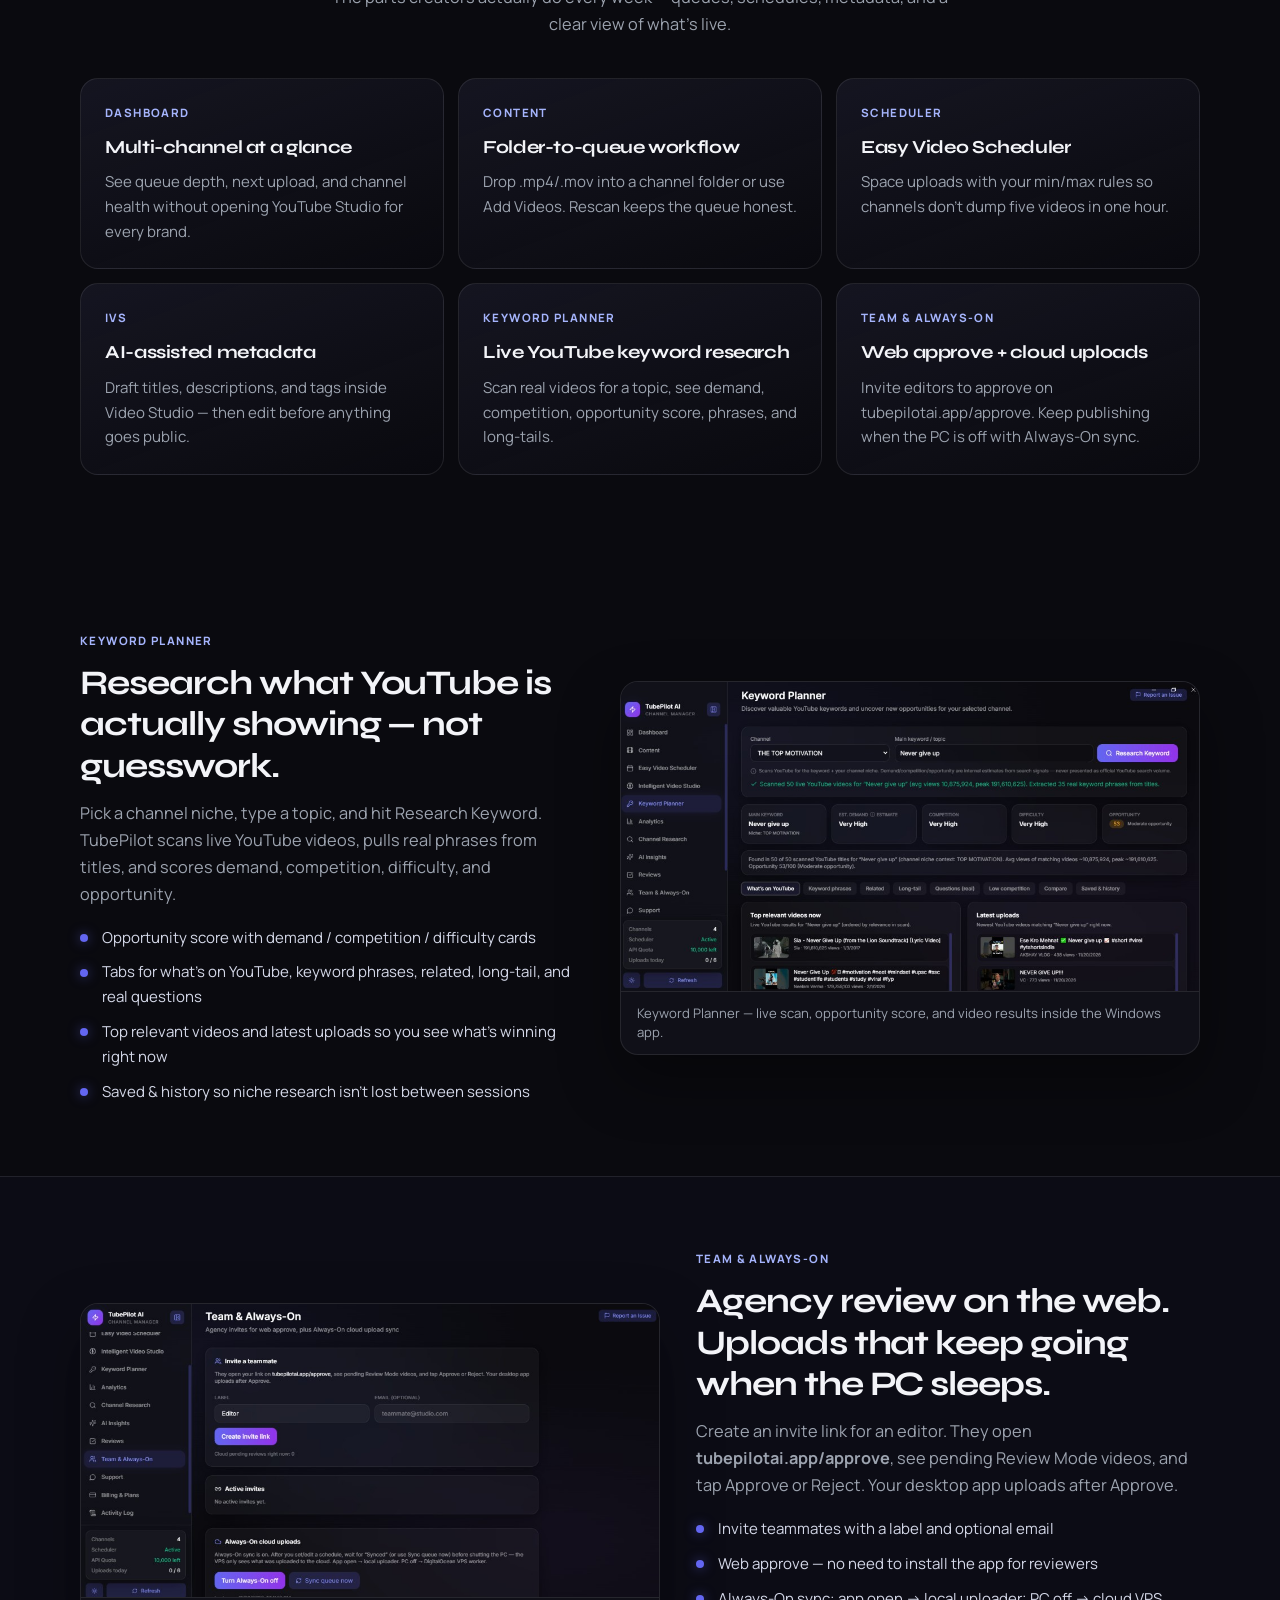
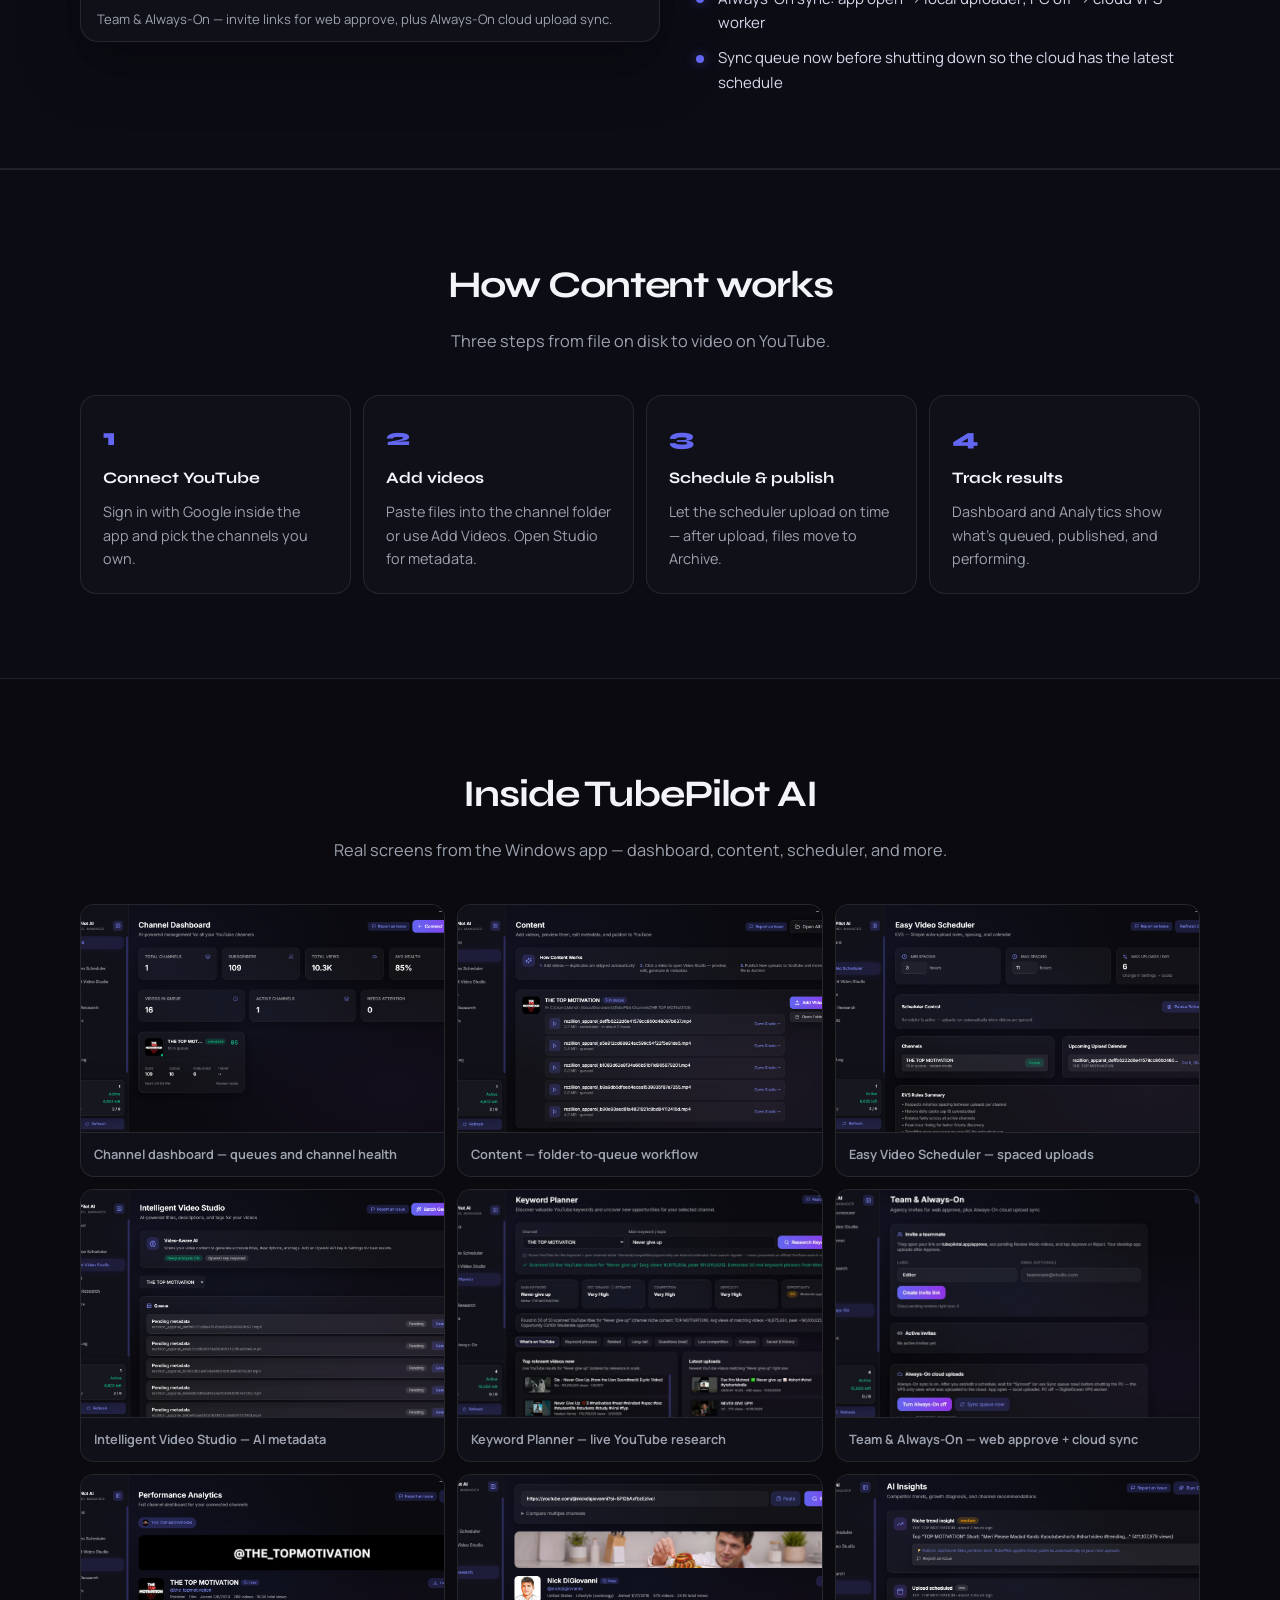
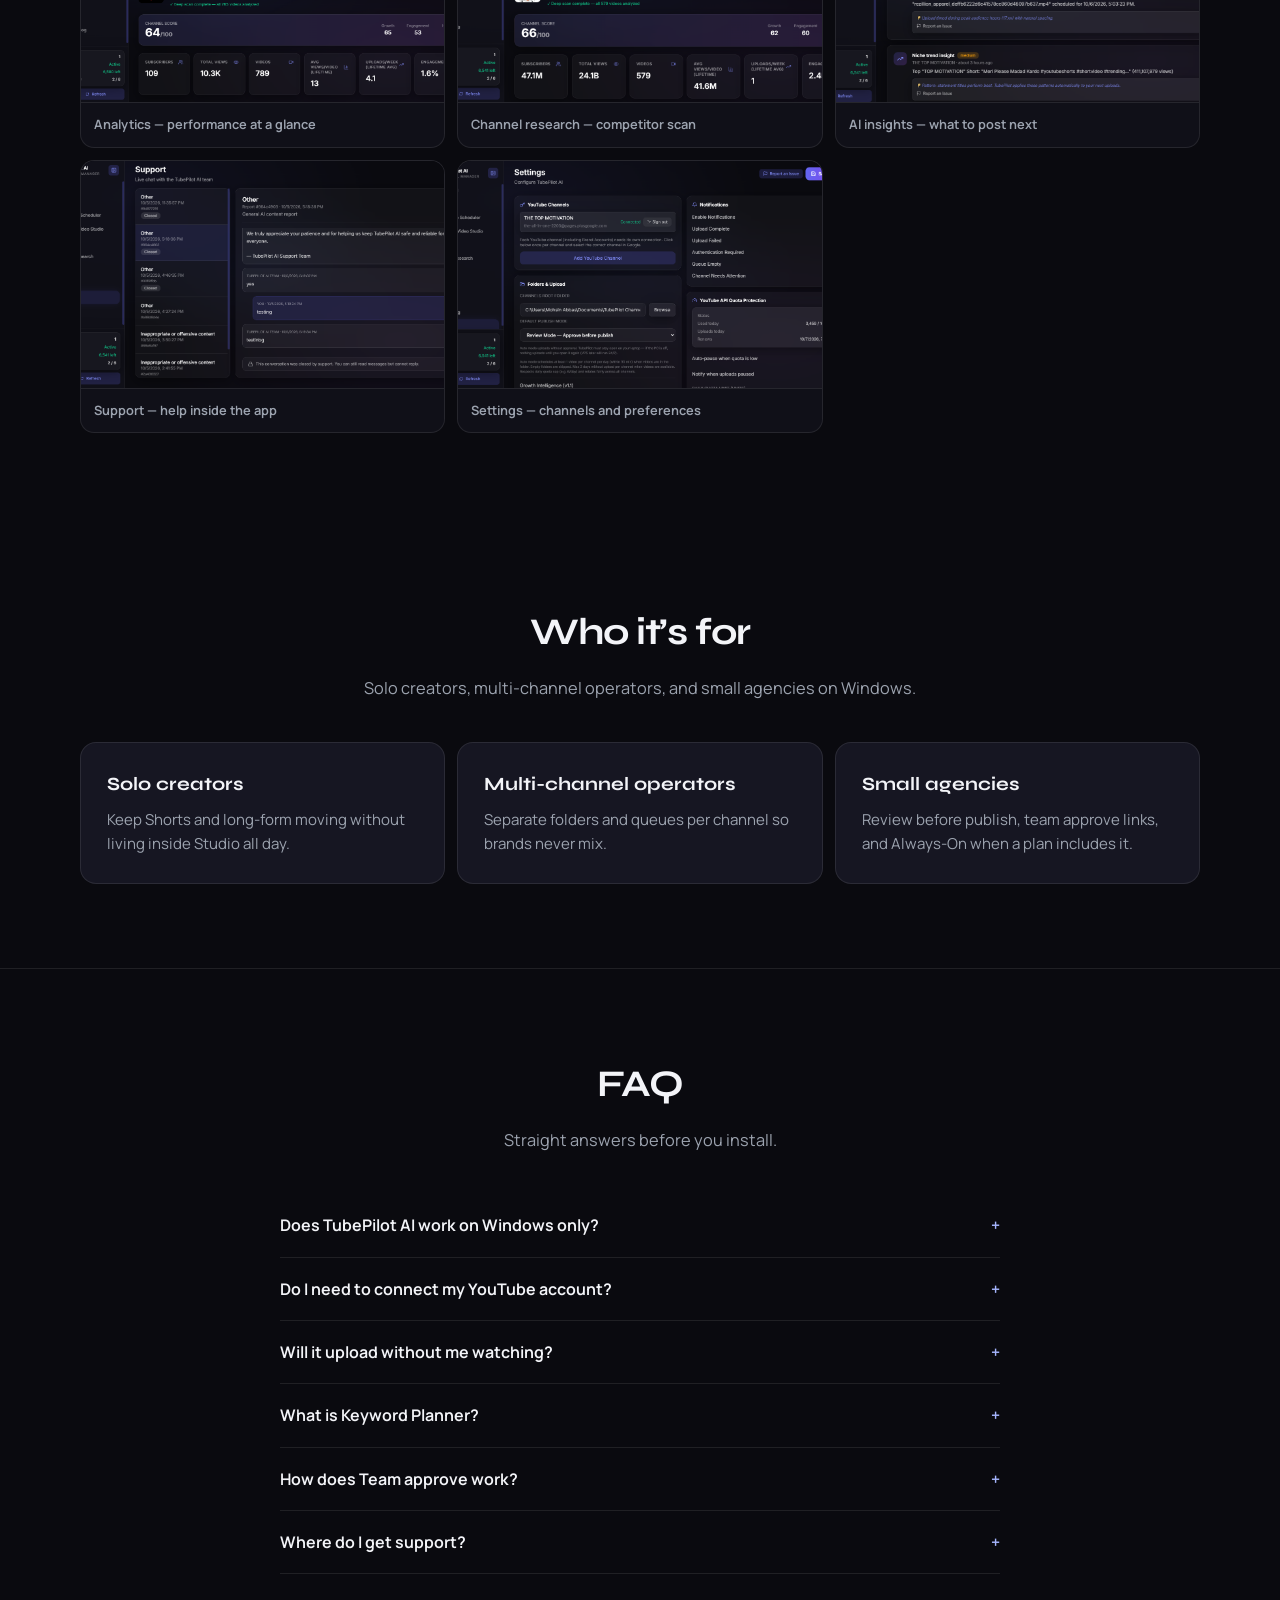
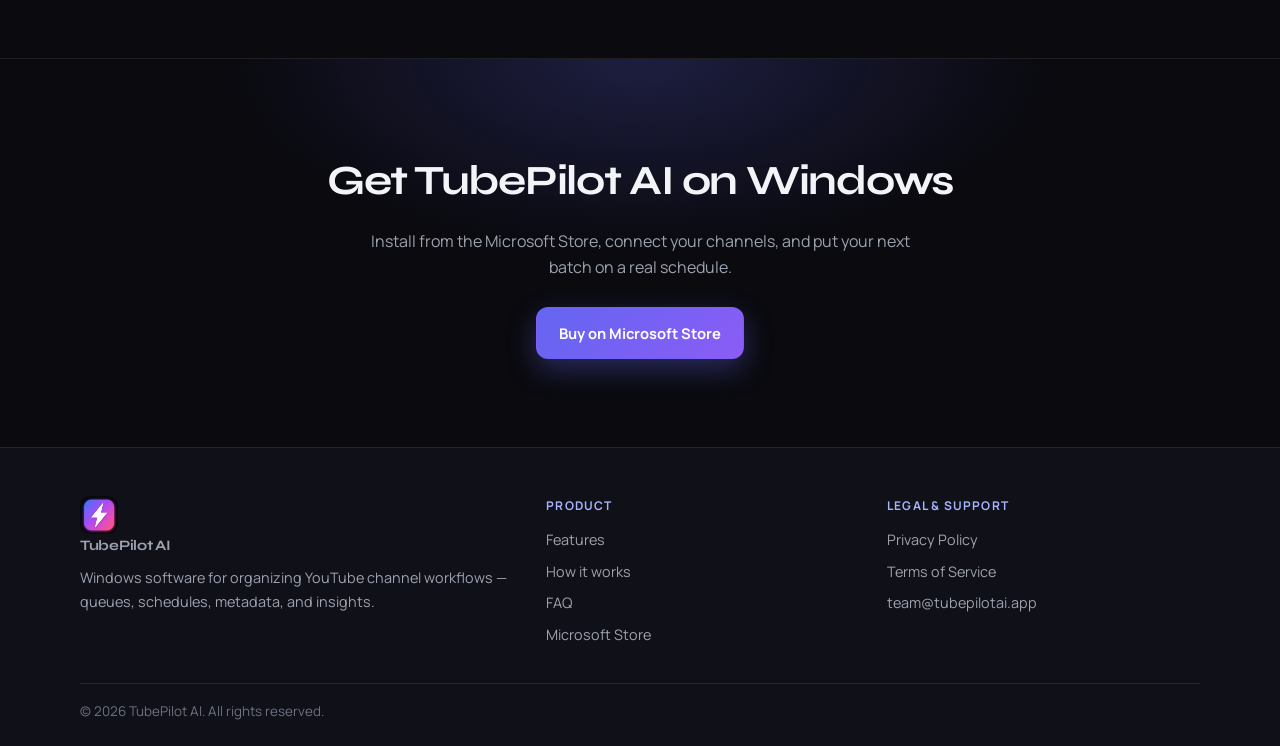
==== commit a42d307e: "Add files via upload" ====
--- a/index.html
+++ b/index.html
@@ -50,18 +50,21 @@
 
   <main>
     <section class="hero">
-      <div class="hero-media" aria-hidden="true">
-        <img src="screen-dashboard.png" alt="" width="1600" height="900">
-      </div>
       <div class="container hero-copy">
         <p class="brand-mark">TubePilot AI</p>
         <h1>Run your YouTube channels from one calm Windows workspace.</h1>
         <p class="lede">Connect channels, queue videos, schedule uploads, polish metadata, and watch performance — without jumping between a dozen browser tabs.</p>
         <div class="hero-actions">
           <a class="btn btn-primary store-cta" href="https://apps.microsoft.com/detail/9MZR3WZD5DH2?hl=en-us&amp;gl=US&amp;ocid=pdpshare" target="_blank" rel="noopener noreferrer">Buy on Microsoft Store</a>
-          <a class="btn btn-ghost" href="#how-it-works">See how it works</a>
-        </div>
-      </div>
+          <a class="btn btn-ghost" href="#gallery">See inside the app</a>
+        </div>
+      </div>
+      <figure class="hero-preview">
+        <div class="hero-preview-frame">
+          <img src="screen-dashboard.png" alt="TubePilot AI Channel Dashboard showing queues, health scores, and connected channels" width="1600" height="900">
+        </div>
+        <figcaption>Channel Dashboard — clear view of queues, health, and what’s next. No text covering the UI.</figcaption>
+      </figure>
     </section>
 
     <section class="reviews-band" id="reviews" aria-label="Creator reviews">
@@ -217,7 +220,7 @@
       </div>
     </section>
 
-    <section class="section" id="how-it-works" style="background: rgba(12,26,21,0.55); border-block: 1px solid var(--line);">
+    <section class="section" id="how-it-works" style="background: rgba(16,16,28,0.55); border-block: 1px solid var(--line);">
       <div class="container">
         <div class="section-head reveal">
           <h2>How Content works</h2>
--- a/site.css
+++ b/site.css
@@ -1,13 +1,14 @@
 :root {
-  --bg: #07110e;
-  --bg-2: #0c1a15;
-  --bg-3: #10241c;
-  --ink: #e8f5ef;
-  --muted: #8eaa9c;
-  --line: rgba(180, 230, 200, 0.12);
-  --jade: #2dd4a8;
-  --jade-deep: #0f9f7a;
-  --sand: #d6c4a8;
+  --bg: #0a0a0f;
+  --bg-2: #101018;
+  --bg-3: #161622;
+  --ink: #f3f4f8;
+  --muted: #9ca3af;
+  --line: rgba(255, 255, 255, 0.09);
+  --accent: #6366f1;
+  --accent-2: #8b5cf6;
+  --accent-soft: rgba(99, 102, 241, 0.18);
+  --ok: #34d399;
   --header-h: 72px;
   --max: 1120px;
   --ease: cubic-bezier(0.22, 1, 0.36, 1);
@@ -24,37 +25,35 @@
   overflow-x: hidden;
 }
 img { max-width: 100%; height: auto; display: block; }
-a { color: var(--jade); text-decoration: none; }
-a:hover { color: #7eecd0; }
+a { color: #a5b4fc; text-decoration: none; }
+a:hover { color: #c7d2fe; }
 button { font: inherit; }
 
 .container { width: min(var(--max), calc(100% - 40px)); margin-inline: auto; }
 
-/* Atmosphere */
 .bg-mesh {
   position: fixed;
   inset: 0;
   z-index: -1;
   pointer-events: none;
   background:
-    radial-gradient(900px 500px at 12% -10%, rgba(45, 212, 168, 0.16), transparent 55%),
-    radial-gradient(700px 420px at 90% 8%, rgba(214, 196, 168, 0.08), transparent 50%),
-    linear-gradient(180deg, #07110e 0%, #0a1612 45%, #07110e 100%);
+    radial-gradient(900px 520px at 15% -8%, rgba(99, 102, 241, 0.22), transparent 55%),
+    radial-gradient(700px 420px at 92% 12%, rgba(139, 92, 246, 0.14), transparent 50%),
+    linear-gradient(180deg, #0a0a0f 0%, #0d0d14 50%, #0a0a0f 100%);
 }
 .bg-grid {
   position: fixed;
   inset: 0;
   z-index: -1;
   pointer-events: none;
-  opacity: 0.22;
+  opacity: 0.18;
   background-image:
-    linear-gradient(rgba(45, 212, 168, 0.06) 1px, transparent 1px),
-    linear-gradient(90deg, rgba(45, 212, 168, 0.06) 1px, transparent 1px);
+    linear-gradient(rgba(99, 102, 241, 0.07) 1px, transparent 1px),
+    linear-gradient(90deg, rgba(99, 102, 241, 0.07) 1px, transparent 1px);
   background-size: 56px 56px;
-  mask-image: radial-gradient(ellipse at center, black 20%, transparent 75%);
-}
-
-/* Header */
+  mask-image: radial-gradient(ellipse at center, black 18%, transparent 72%);
+}
+
 .site-header {
   position: fixed;
   inset: 0 0 auto;
@@ -65,7 +64,7 @@
 }
 .site-header.is-scrolled {
   height: 62px;
-  background: rgba(7, 17, 14, 0.88);
+  background: rgba(10, 10, 15, 0.9);
   backdrop-filter: blur(16px);
   border-color: var(--line);
 }
@@ -89,10 +88,10 @@
 .brand img { width: 38px; height: 38px; border-radius: 10px; }
 .brand:hover { color: var(--ink); }
 
-.site-nav { display: flex; align-items: center; gap: 20px; }
+.site-nav { display: flex; align-items: center; gap: 18px; }
 .site-nav a:not(.btn) {
   color: var(--muted);
-  font-size: 0.9rem;
+  font-size: 0.88rem;
   font-weight: 560;
 }
 .site-nav a:not(.btn):hover { color: var(--ink); }
@@ -116,99 +115,117 @@
   font-weight: 700;
   font-size: 0.92rem;
   border: 1px solid transparent;
-  transition: transform 0.2s var(--ease), background 0.2s, border-color 0.2s;
+  transition: transform 0.2s var(--ease), background 0.2s, border-color 0.2s, box-shadow 0.2s;
 }
 .btn:hover { transform: translateY(-1px); }
 .btn-primary {
-  background: linear-gradient(135deg, var(--jade), var(--jade-deep));
-  color: #04140f;
-}
-.btn-primary:hover { color: #04140f; }
+  background: linear-gradient(135deg, var(--accent), var(--accent-2));
+  color: #fff;
+  box-shadow: 0 10px 28px rgba(99, 102, 241, 0.35);
+}
+.btn-primary:hover { color: #fff; }
 .btn-ghost {
-  background: rgba(232, 245, 239, 0.04);
+  background: rgba(255, 255, 255, 0.04);
   border-color: var(--line);
   color: var(--ink);
 }
-.btn-ghost:hover { background: rgba(232, 245, 239, 0.08); color: var(--ink); }
+.btn-ghost:hover { background: rgba(255, 255, 255, 0.08); color: var(--ink); }
 .btn-sm { padding: 9px 14px; font-size: 0.82rem; }
 
-/* Hero — one composition, brand first, full-bleed visual */
+/* Hero — text first, clear product preview below (never behind copy) */
 .hero {
   position: relative;
-  min-height: 100vh;
-  min-height: 100dvh;
-  display: grid;
-  align-items: end;
-  padding: calc(var(--header-h) + 28px) 0 56px;
+  padding: calc(var(--header-h) + 48px) 0 28px;
   overflow: hidden;
-}
-.hero-media {
-  position: absolute;
-  inset: 0;
-  z-index: 0;
-}
-.hero-media img {
-  width: 100%;
-  height: 100%;
-  object-fit: cover;
-  object-position: top center;
-  opacity: 0.42;
-  transform: scale(1.02);
-  animation: heroDrift 18s ease-in-out infinite alternate;
-}
-.hero-media::after {
-  content: "";
-  position: absolute;
-  inset: 0;
-  background:
-    linear-gradient(180deg, rgba(7, 17, 14, 0.55) 0%, rgba(7, 17, 14, 0.35) 35%, rgba(7, 17, 14, 0.92) 78%, var(--bg) 100%),
-    linear-gradient(90deg, rgba(7, 17, 14, 0.75) 0%, transparent 55%);
 }
 .hero-copy {
   position: relative;
   z-index: 1;
-  max-width: 640px;
+  max-width: 720px;
+  margin: 0 auto 40px;
+  text-align: center;
   animation: riseIn 0.9s var(--ease) both;
 }
 .brand-mark {
   font-family: "Syne", sans-serif;
   font-weight: 800;
-  font-size: clamp(2.6rem, 7vw, 4.6rem);
+  font-size: clamp(2.8rem, 8vw, 4.8rem);
   letter-spacing: -0.045em;
   line-height: 0.95;
   margin-bottom: 18px;
-  color: var(--ink);
+  background: linear-gradient(180deg, #fff 20%, #c4b5fd 100%);
+  -webkit-background-clip: text;
+  background-clip: text;
+  color: transparent;
 }
 .hero-copy h1 {
   font-family: "Syne", sans-serif;
   font-weight: 650;
-  font-size: clamp(1.35rem, 2.8vw, 1.85rem);
+  font-size: clamp(1.25rem, 2.6vw, 1.75rem);
   letter-spacing: -0.02em;
-  line-height: 1.25;
+  line-height: 1.3;
   margin-bottom: 14px;
-  color: #f4fff9;
+  color: #eef0ff;
 }
 .hero-copy .lede {
   color: var(--muted);
   font-size: 1.05rem;
-  max-width: 34rem;
-  margin-bottom: 26px;
-}
-.hero-actions { display: flex; flex-wrap: wrap; gap: 12px; }
+  max-width: 36rem;
+  margin: 0 auto 26px;
+}
+.hero-actions {
+  display: flex;
+  flex-wrap: wrap;
+  gap: 12px;
+  justify-content: center;
+}
+
+.hero-preview {
+  position: relative;
+  z-index: 1;
+  max-width: 980px;
+  margin: 0 auto;
+  padding: 0 0 8px;
+  animation: riseIn 1.05s var(--ease) 0.12s both;
+}
+.hero-preview-frame {
+  border-radius: 18px;
+  overflow: hidden;
+  border: 1px solid rgba(165, 180, 252, 0.22);
+  background: var(--bg-2);
+  box-shadow:
+    0 0 0 1px rgba(99, 102, 241, 0.12),
+    0 28px 80px rgba(0, 0, 0, 0.55),
+    0 0 60px rgba(99, 102, 241, 0.12);
+}
+.hero-preview-frame img {
+  width: 100%;
+  height: auto;
+  display: block;
+  object-fit: cover;
+  object-position: top center;
+}
+.hero-preview figcaption {
+  text-align: center;
+  margin-top: 14px;
+  font-size: 0.84rem;
+  color: var(--muted);
+}
 
 /* Reviews marquee — right to left */
 .reviews-band {
-  padding: 28px 0 8px;
+  padding: 32px 0 10px;
   border-block: 1px solid var(--line);
-  background: rgba(16, 36, 28, 0.55);
+  background: rgba(16, 16, 28, 0.65);
   overflow: hidden;
+  margin-top: 36px;
 }
 .reviews-label {
   text-align: center;
   font-size: 0.78rem;
   letter-spacing: 0.14em;
   text-transform: uppercase;
-  color: var(--sand);
+  color: #a5b4fc;
   font-weight: 700;
   margin-bottom: 18px;
 }
@@ -225,11 +242,11 @@
   padding: 18px 18px 16px;
   border: 1px solid var(--line);
   border-radius: 16px;
-  background: rgba(7, 17, 14, 0.72);
+  background: rgba(10, 10, 15, 0.85);
 }
 .review-chip p {
   font-size: 0.94rem;
-  color: #d7ebe1;
+  color: #dde1f0;
   margin-bottom: 12px;
   line-height: 1.5;
 }
@@ -237,7 +254,7 @@
   display: block;
   font-style: normal;
   font-size: 0.8rem;
-  color: var(--sand);
+  color: #c4b5fd;
   font-weight: 650;
 }
 .review-chip span {
@@ -248,7 +265,6 @@
   font-weight: 500;
 }
 
-/* Sections */
 .section { padding: 84px 0; }
 .section-head {
   max-width: 640px;
@@ -272,18 +288,18 @@
   padding: 24px;
   border-radius: 18px;
   border: 1px solid var(--line);
-  background: linear-gradient(160deg, rgba(16, 36, 28, 0.9), rgba(7, 17, 14, 0.55));
+  background: linear-gradient(160deg, rgba(22, 22, 34, 0.95), rgba(10, 10, 15, 0.7));
   transition: border-color 0.25s, transform 0.25s var(--ease);
 }
 .feature:hover {
   transform: translateY(-3px);
-  border-color: rgba(45, 212, 168, 0.35);
+  border-color: rgba(99, 102, 241, 0.4);
 }
 .feature .kicker {
   font-size: 0.72rem;
   letter-spacing: 0.12em;
   text-transform: uppercase;
-  color: var(--jade);
+  color: #a5b4fc;
   font-weight: 750;
   margin-bottom: 10px;
 }
@@ -309,16 +325,18 @@
 .step .n {
   font-family: "Syne", sans-serif;
   font-size: 1.5rem;
-  color: var(--jade);
+  color: var(--accent);
   font-weight: 800;
   margin-bottom: 8px;
 }
 .step h3 { font-size: 1rem; margin-bottom: 8px; font-family: "Syne", sans-serif; }
 .step p { color: var(--muted); font-size: 0.9rem; }
 
-/* Feature showcases with screenshots */
 .showcase-section { padding: 72px 0; }
-.showcase-section.alt { background: rgba(12, 26, 21, 0.55); border-block: 1px solid var(--line); }
+.showcase-section.alt {
+  background: rgba(16, 16, 28, 0.55);
+  border-block: 1px solid var(--line);
+}
 .showcase {
   display: grid;
   grid-template-columns: 1fr 1.15fr;
@@ -332,7 +350,7 @@
   font-size: 0.72rem;
   letter-spacing: 0.12em;
   text-transform: uppercase;
-  color: var(--jade);
+  color: #a5b4fc;
   font-weight: 750;
   margin-bottom: 12px;
 }
@@ -356,7 +374,7 @@
 .showcase-list li {
   position: relative;
   padding-left: 22px;
-  color: #c5d9ce;
+  color: #d4d8e8;
   font-size: 0.94rem;
 }
 .showcase-list li::before {
@@ -367,8 +385,8 @@
   width: 8px;
   height: 8px;
   border-radius: 50%;
-  background: var(--jade);
-  box-shadow: 0 0 12px rgba(45, 212, 168, 0.45);
+  background: var(--accent);
+  box-shadow: 0 0 12px rgba(99, 102, 241, 0.55);
 }
 .showcase-shot {
   margin: 0;
@@ -376,7 +394,7 @@
   overflow: hidden;
   border: 1px solid var(--line);
   background: var(--bg-2);
-  box-shadow: 0 24px 60px rgba(0, 0, 0, 0.35);
+  box-shadow: 0 24px 60px rgba(0, 0, 0, 0.4);
 }
 .showcase-shot img {
   width: 100%;
@@ -407,6 +425,7 @@
 .gallery .shot {
   aspect-ratio: 16 / 10;
   overflow: hidden;
+  background: #0c0c12;
 }
 .gallery img {
   width: 100%;
@@ -455,24 +474,28 @@
   gap: 12px;
 }
 .faq-a {
-  max-height: 0;
+  display: none;
+  color: var(--muted);
+  padding: 0 0 18px;
+  font-size: 0.95rem;
+}
+.faq-item.open .faq-a { display: block; }
+.faq-item.open .faq-q span { transform: rotate(45deg); }
+.faq-q span { transition: transform 0.2s; display: inline-block; color: #a5b4fc; }
+
+.cta-band {
+  position: relative;
+  padding: 88px 0;
+  text-align: center;
   overflow: hidden;
-  color: var(--muted);
-  font-size: 0.94rem;
-  transition: max-height 0.35s var(--ease);
-}
-.faq-item.open .faq-a { max-height: 260px; padding-bottom: 16px; }
-
-.cta-band {
-  text-align: center;
-  padding: 88px 0;
-  position: relative;
+  border-top: 1px solid var(--line);
 }
 .cta-band::before {
   content: "";
   position: absolute;
-  inset: 10% 20%;
-  background: radial-gradient(ellipse at center, rgba(45, 212, 168, 0.14), transparent 70%);
+  inset: 0;
+  background:
+    radial-gradient(600px 280px at 50% 0%, rgba(99, 102, 241, 0.22), transparent 70%);
   pointer-events: none;
 }
 .cta-band h2 {
@@ -504,7 +527,7 @@
   font-size: 0.75rem;
   letter-spacing: 0.1em;
   text-transform: uppercase;
-  color: var(--sand);
+  color: #a5b4fc;
   margin-bottom: 12px;
 }
 .footer-grid a, .footer-blurb {
@@ -516,11 +539,10 @@
 .footer-bottom {
   border-top: 1px solid var(--line);
   padding-top: 16px;
-  color: #6d8579;
+  color: #6b7280;
   font-size: 0.84rem;
 }
 
-/* Legal pages */
 .legal { padding: calc(var(--header-h) + 36px) 0 80px; }
 .legal .narrow { max-width: 760px; }
 .legal h1 {
@@ -535,7 +557,7 @@
   margin: 28px 0 10px;
   font-size: 1.2rem;
 }
-.legal p, .legal li { color: #c5d9ce; margin-bottom: 10px; }
+.legal p, .legal li { color: #c9cddb; margin-bottom: 10px; }
 .legal ul { margin-left: 1.15rem; }
 
 .reveal { opacity: 0; transform: translateY(18px); transition: opacity 0.7s var(--ease), transform 0.7s var(--ease); }
@@ -544,10 +566,6 @@
 @keyframes marqueeRtl {
   from { transform: translateX(0); }
   to { transform: translateX(-50%); }
-}
-@keyframes heroDrift {
-  from { transform: scale(1.02) translate3d(0, 0, 0); }
-  to { transform: scale(1.06) translate3d(-1.2%, -0.8%, 0); }
 }
 @keyframes riseIn {
   from { opacity: 0; transform: translateY(22px); }
@@ -569,7 +587,7 @@
     align-items: stretch;
     gap: 0;
     padding: 8px;
-    background: rgba(12, 26, 21, 0.98);
+    background: rgba(16, 16, 28, 0.98);
     border: 1px solid var(--line);
     border-radius: 14px;
   }
@@ -580,13 +598,13 @@
 }
 @media (max-width: 640px) {
   .gallery { grid-template-columns: 1fr; }
-  .hero { min-height: 92vh; align-items: center; }
   .brand-mark { font-size: 2.4rem; }
+  .hero { padding-top: calc(var(--header-h) + 32px); }
 }
 
 @media (prefers-reduced-motion: reduce) {
   html { scroll-behavior: auto; }
-  .marquee, .hero-media img, .reveal, .hero-copy { animation: none !important; transition: none !important; }
+  .marquee, .reveal, .hero-copy, .hero-preview { animation: none !important; transition: none !important; }
   .reveal { opacity: 1; transform: none; }
   .marquee { transform: none; flex-wrap: wrap; width: auto; justify-content: center; max-width: 100%; margin: 0 auto; }
 }
